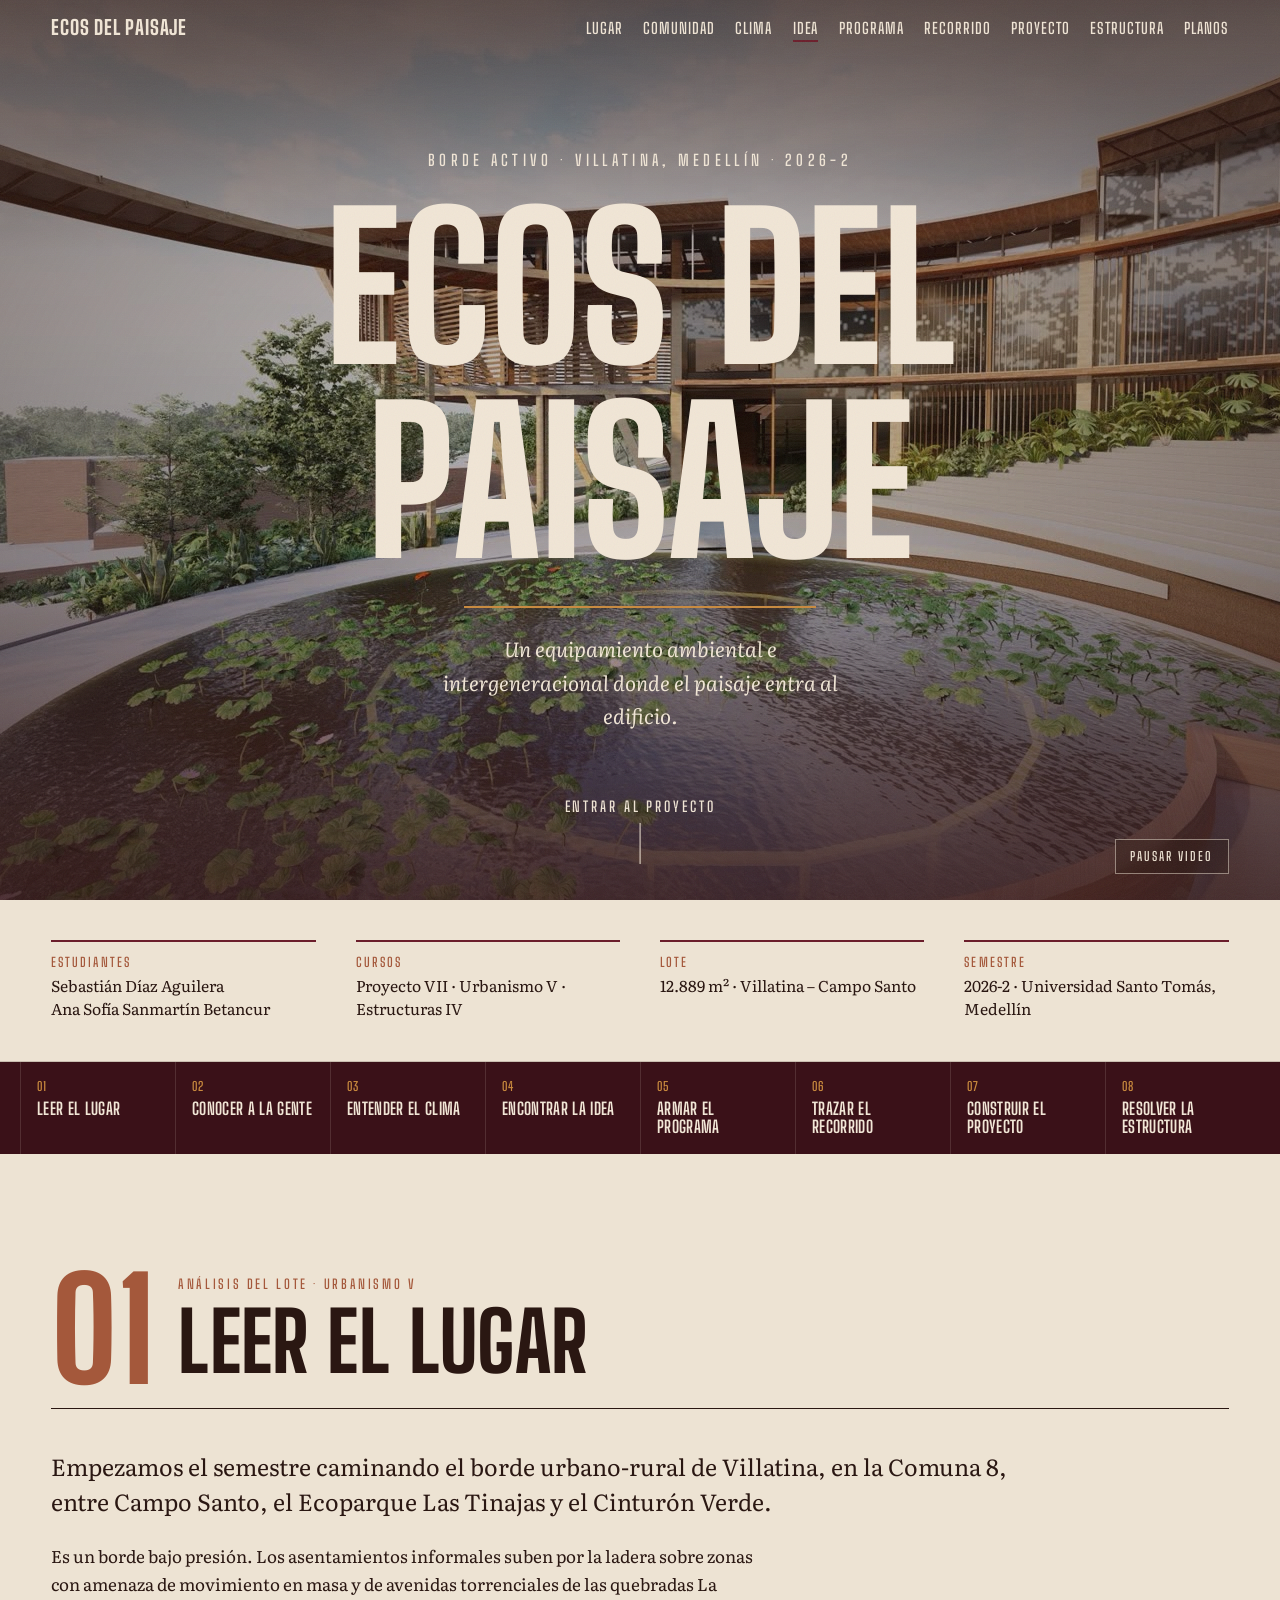
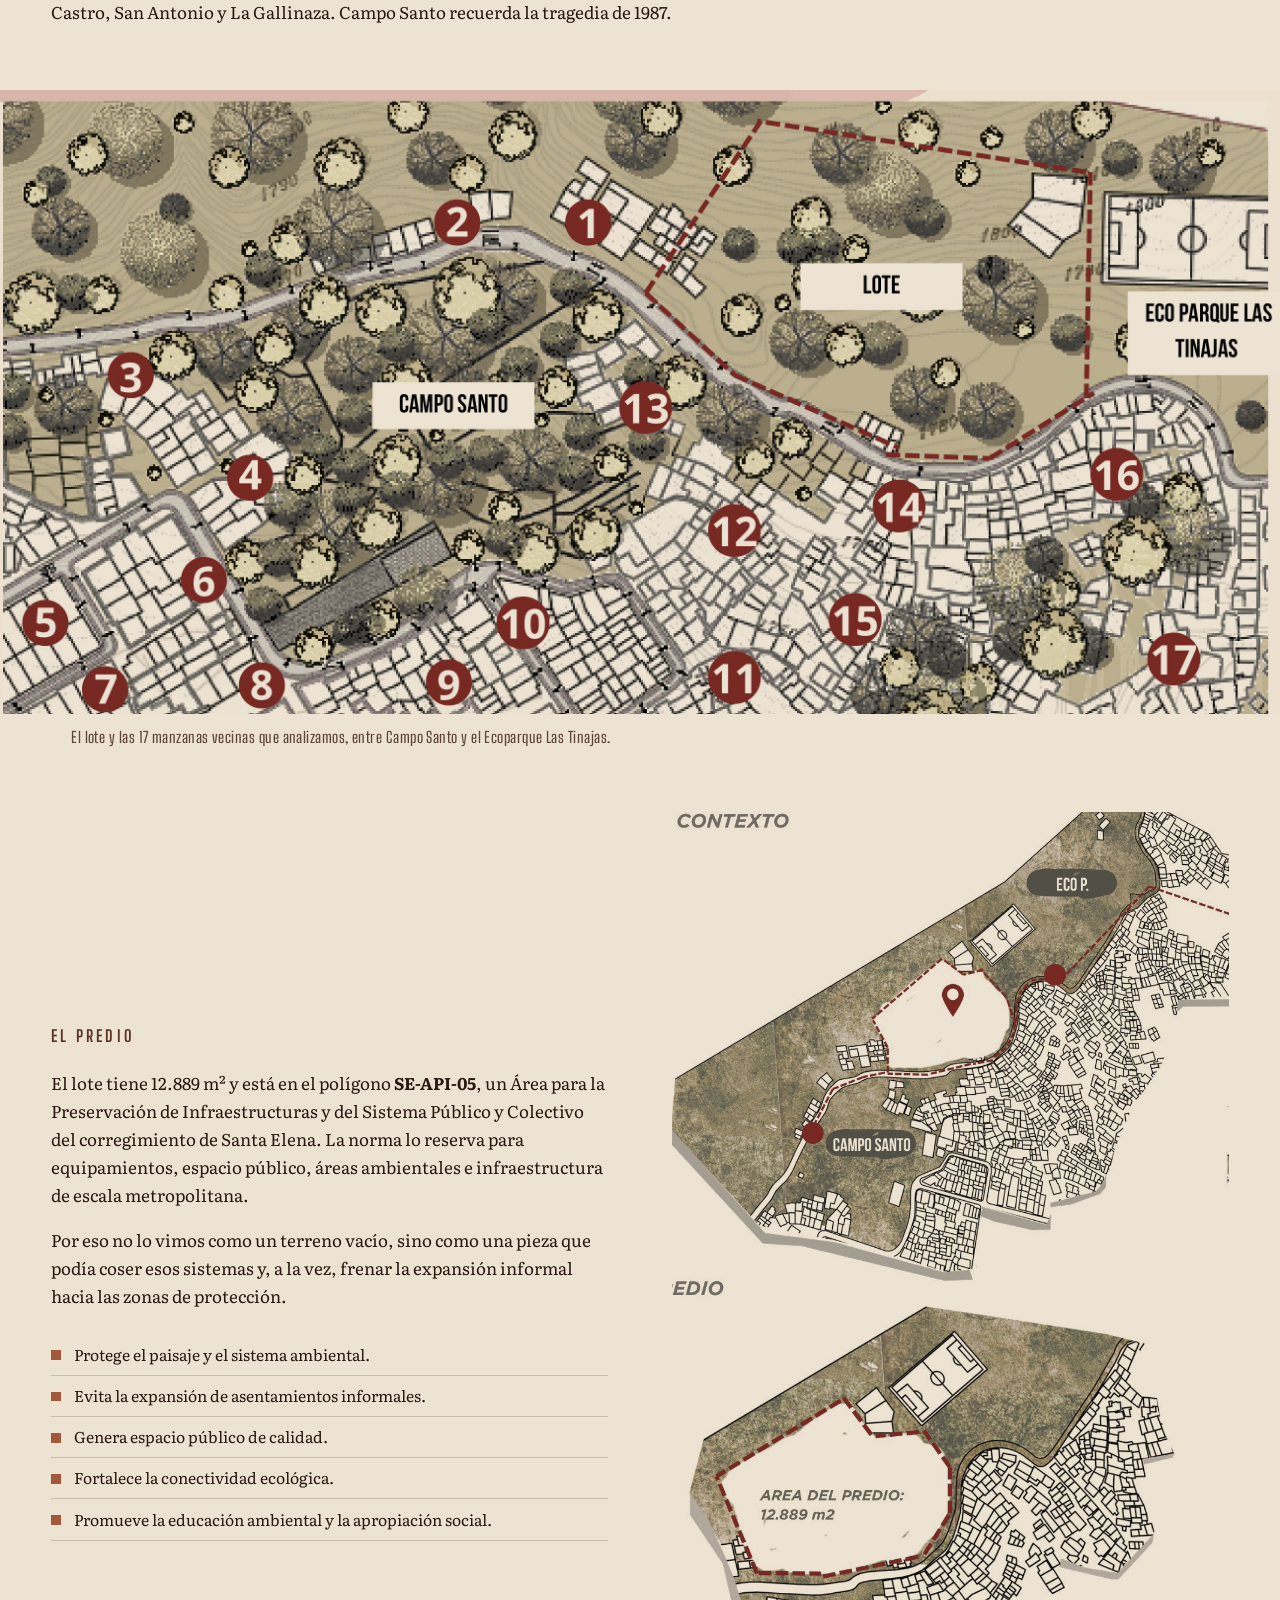
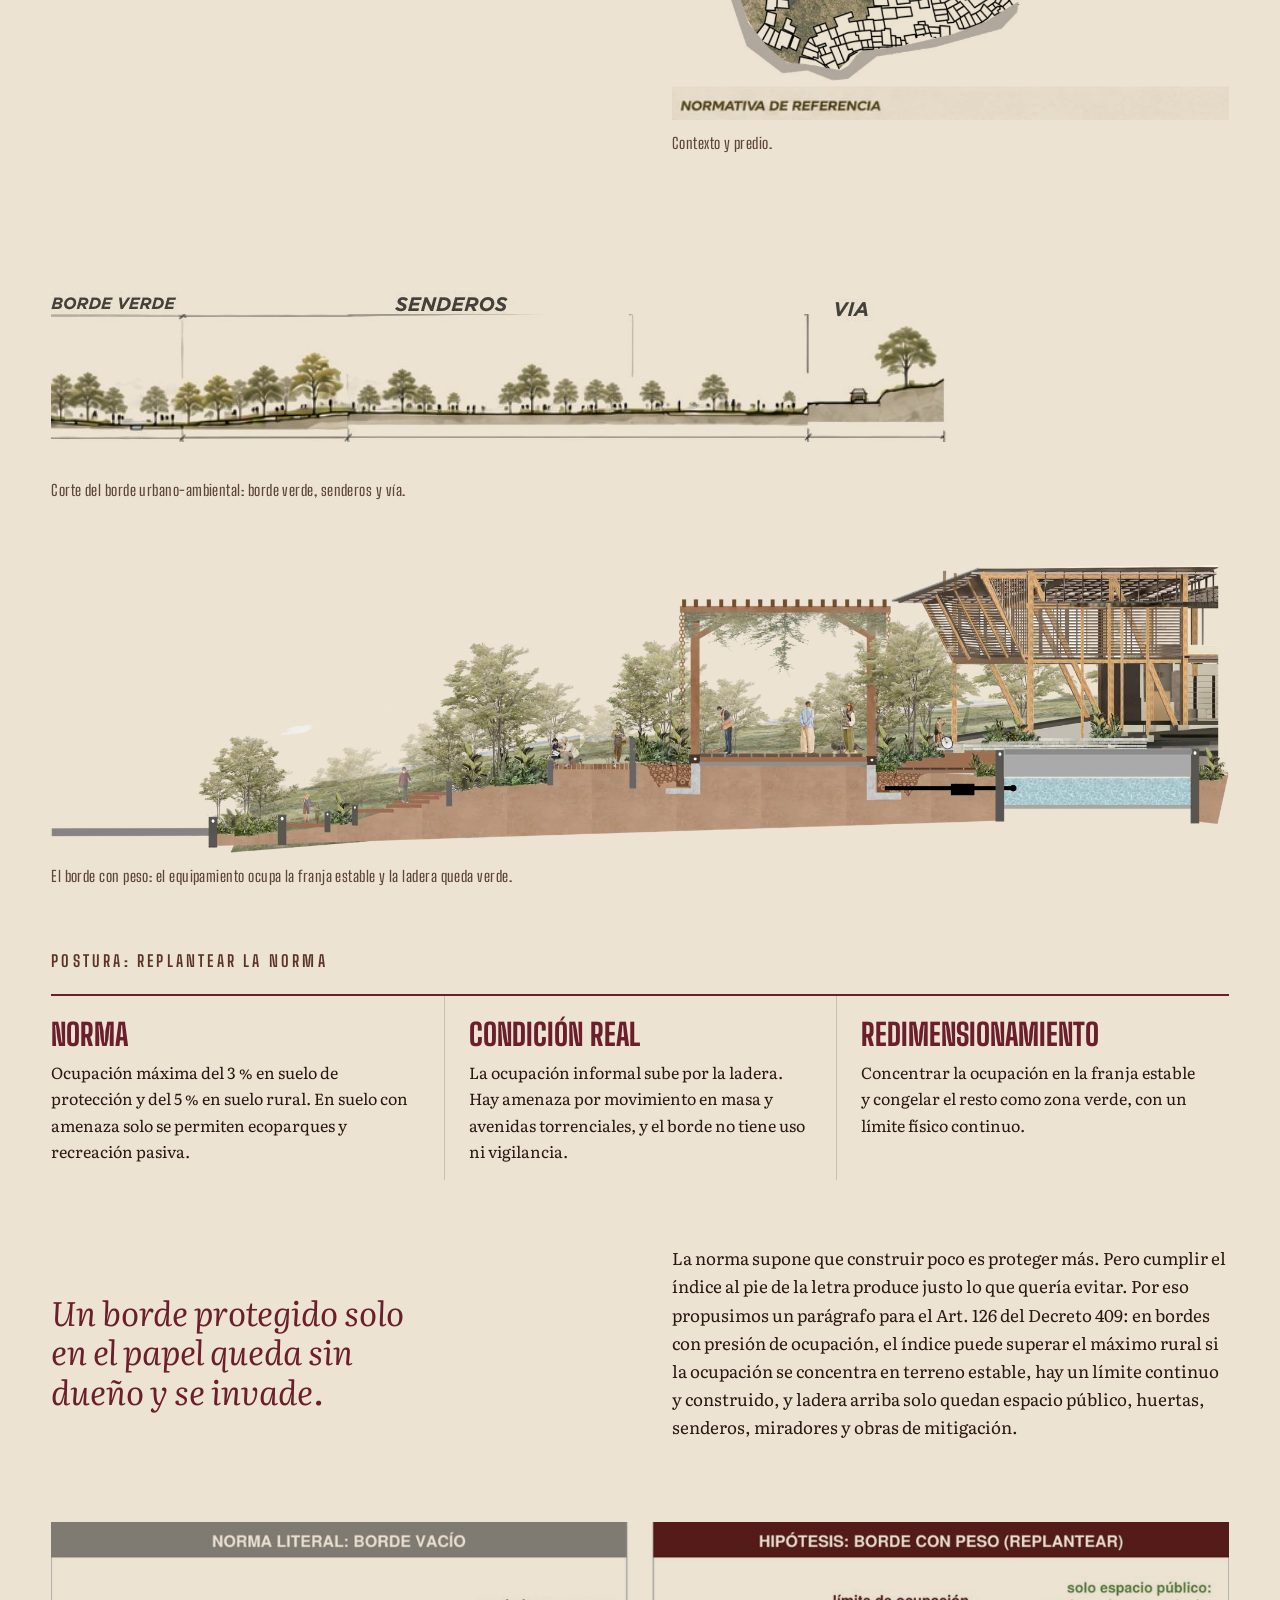
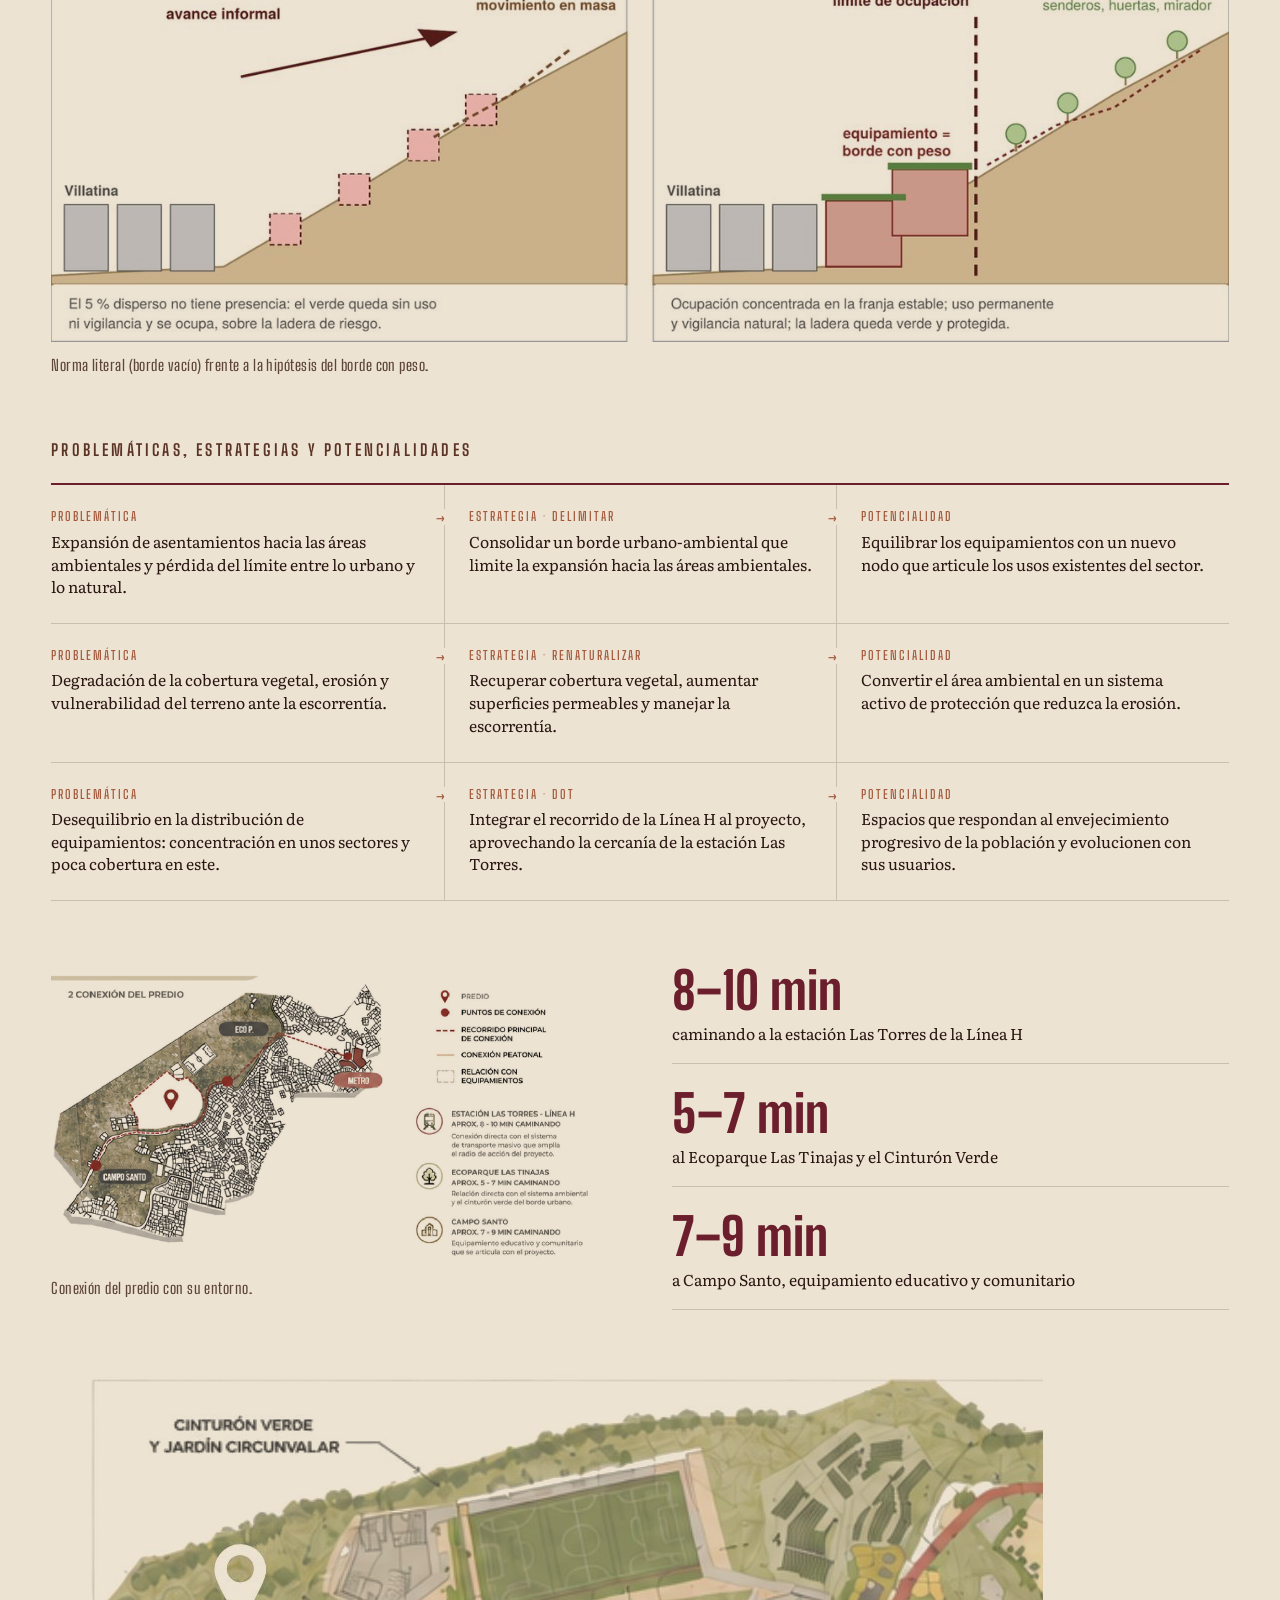
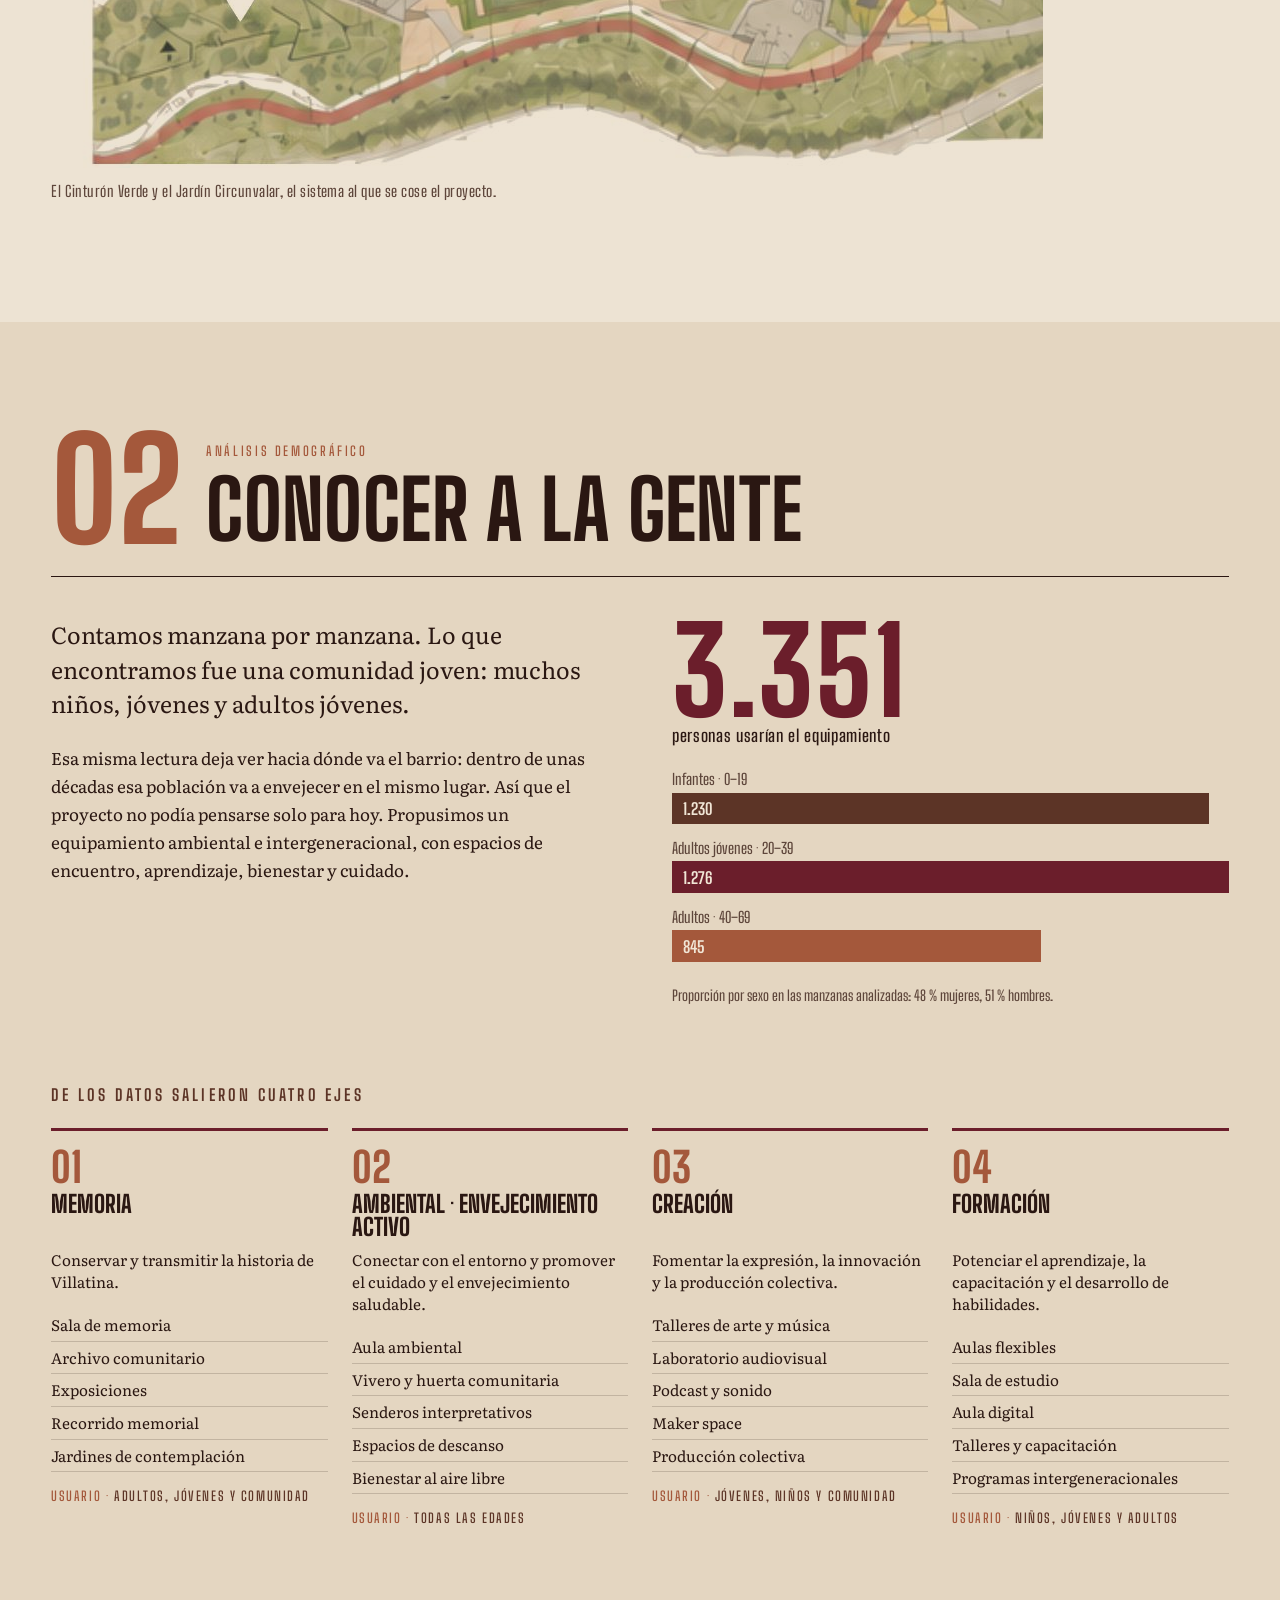
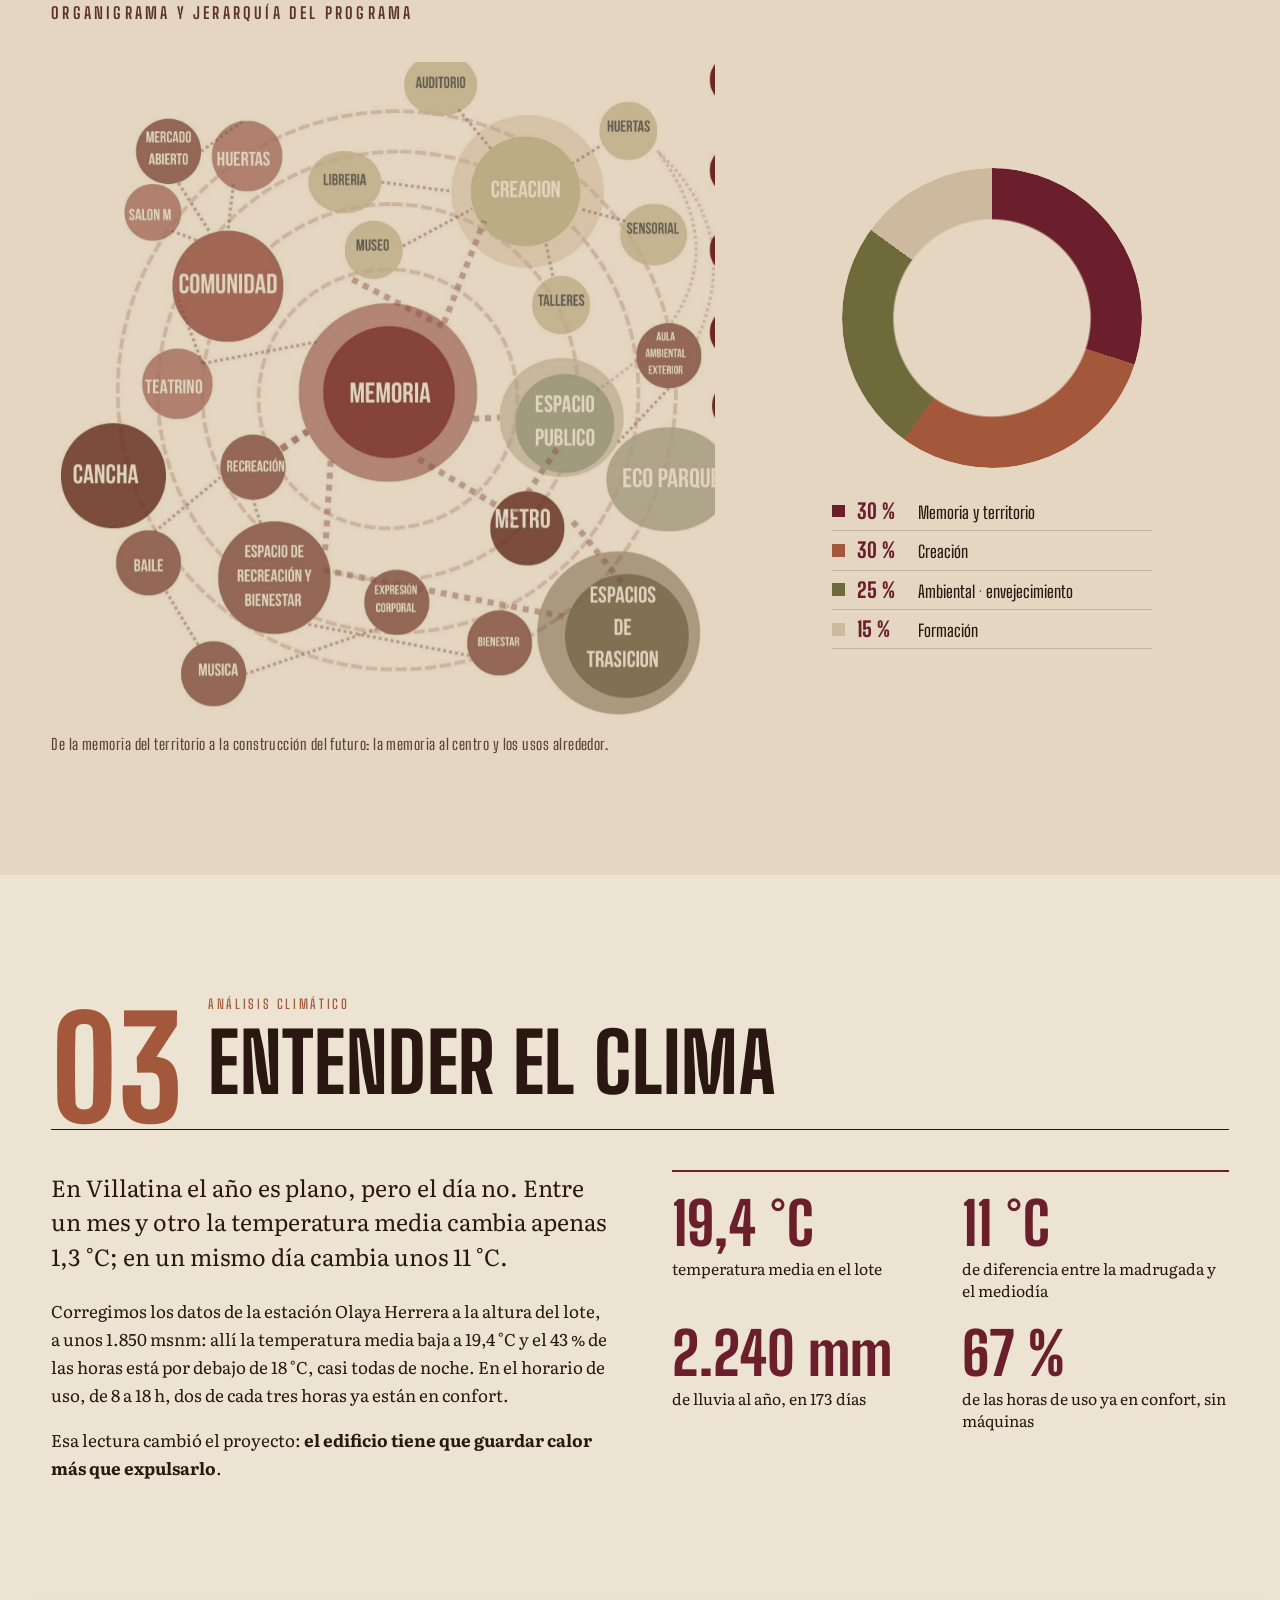
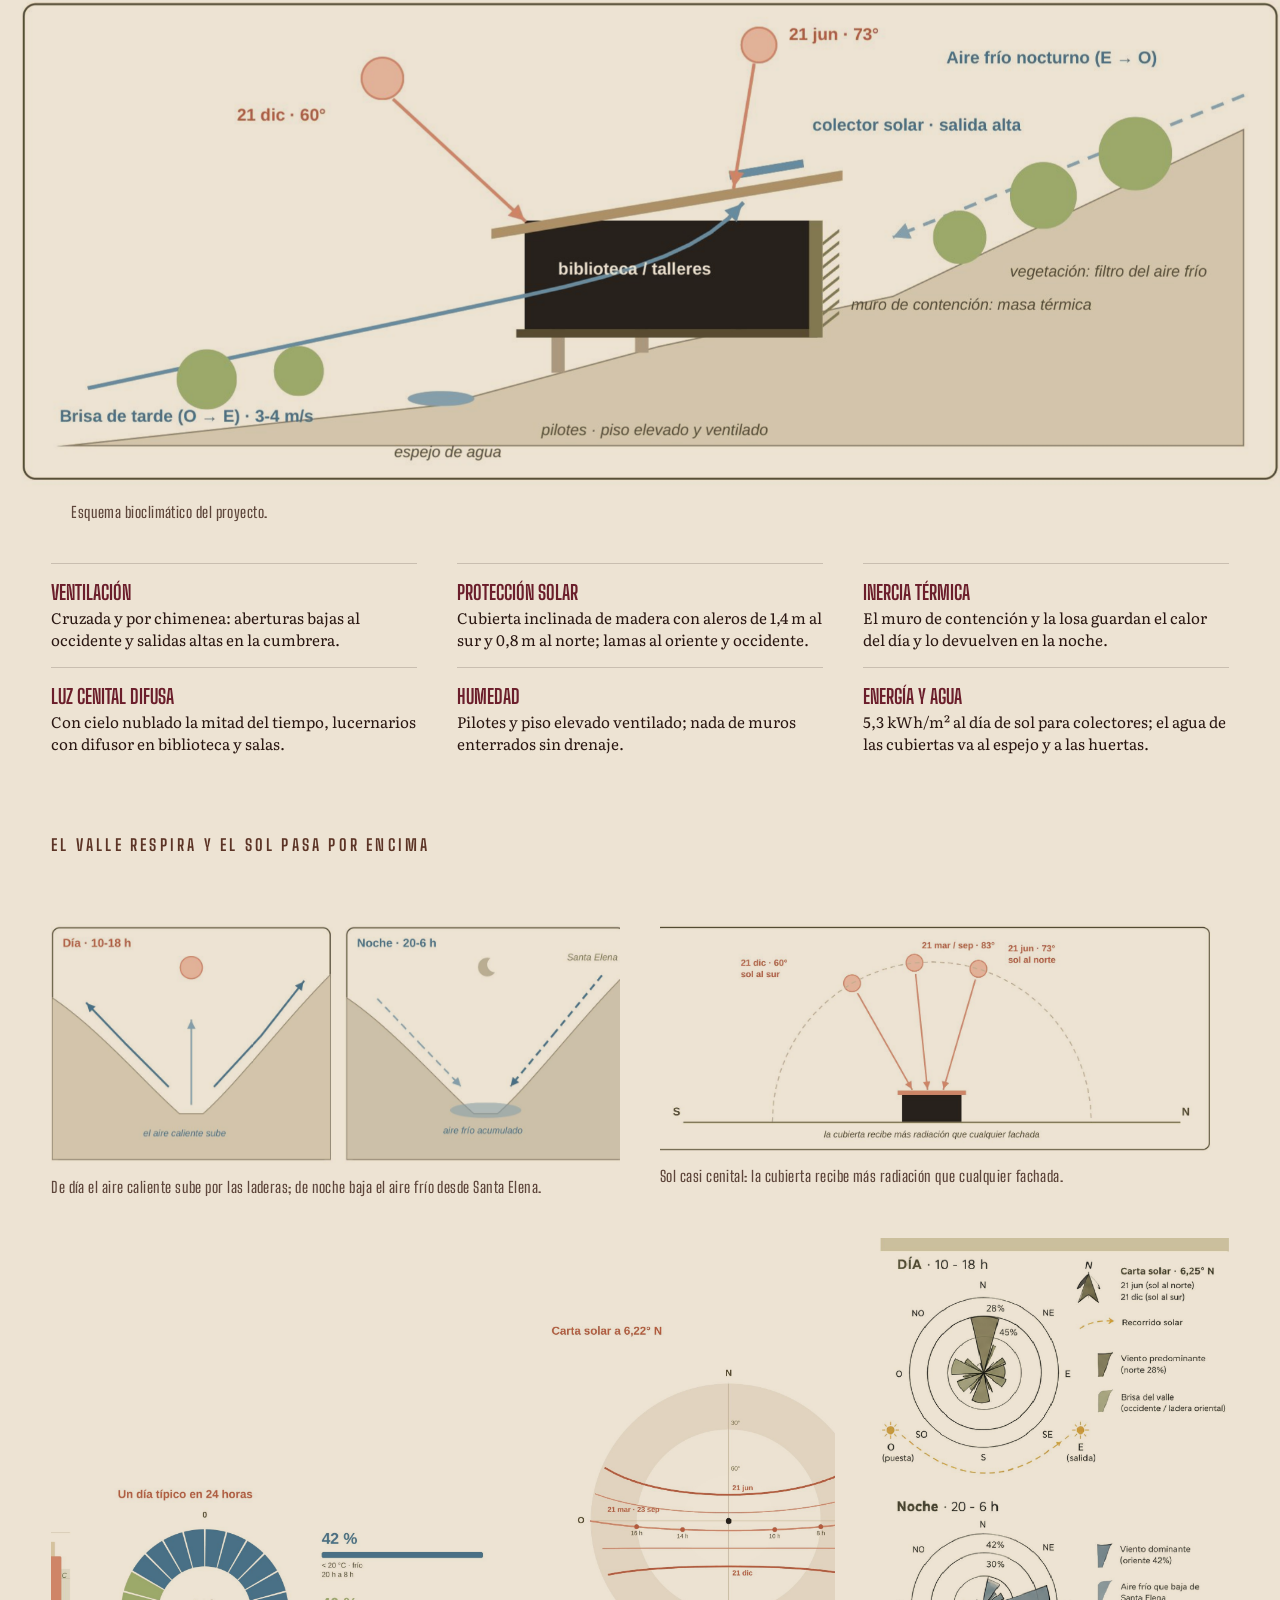
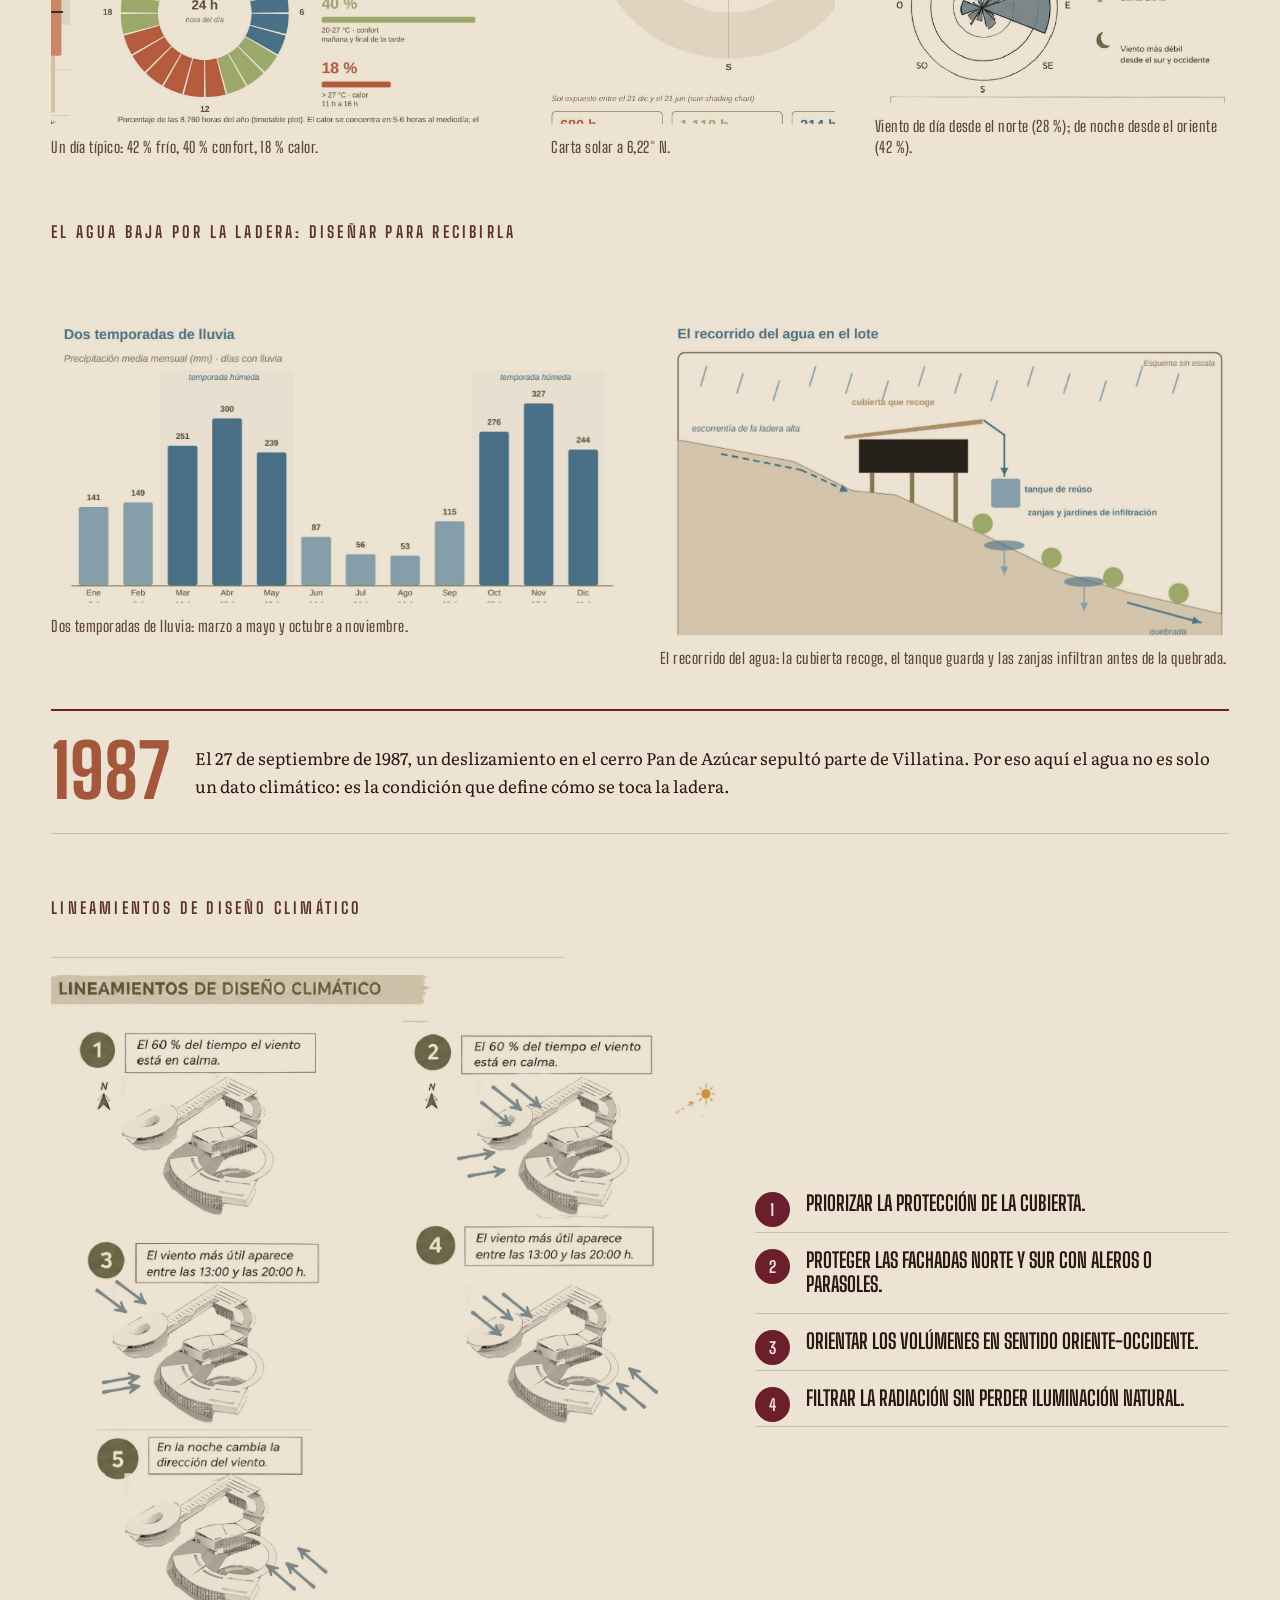
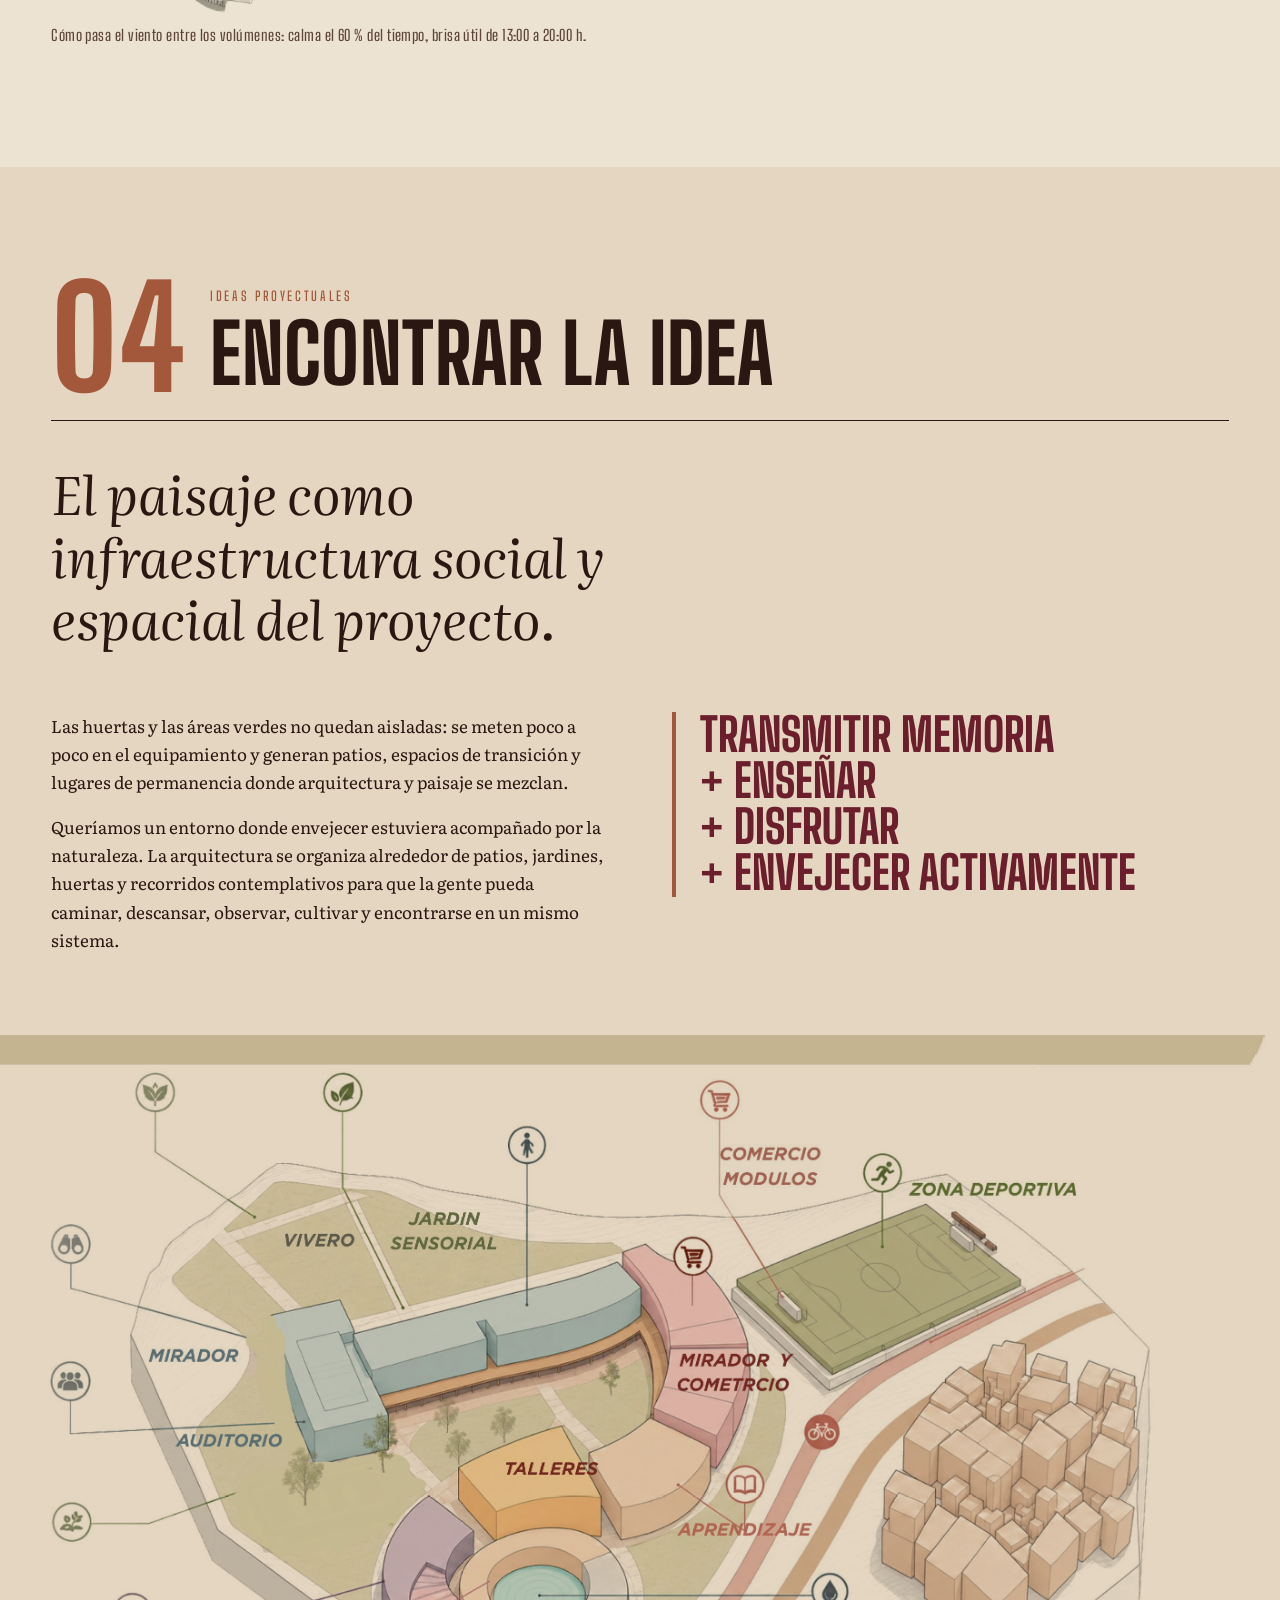
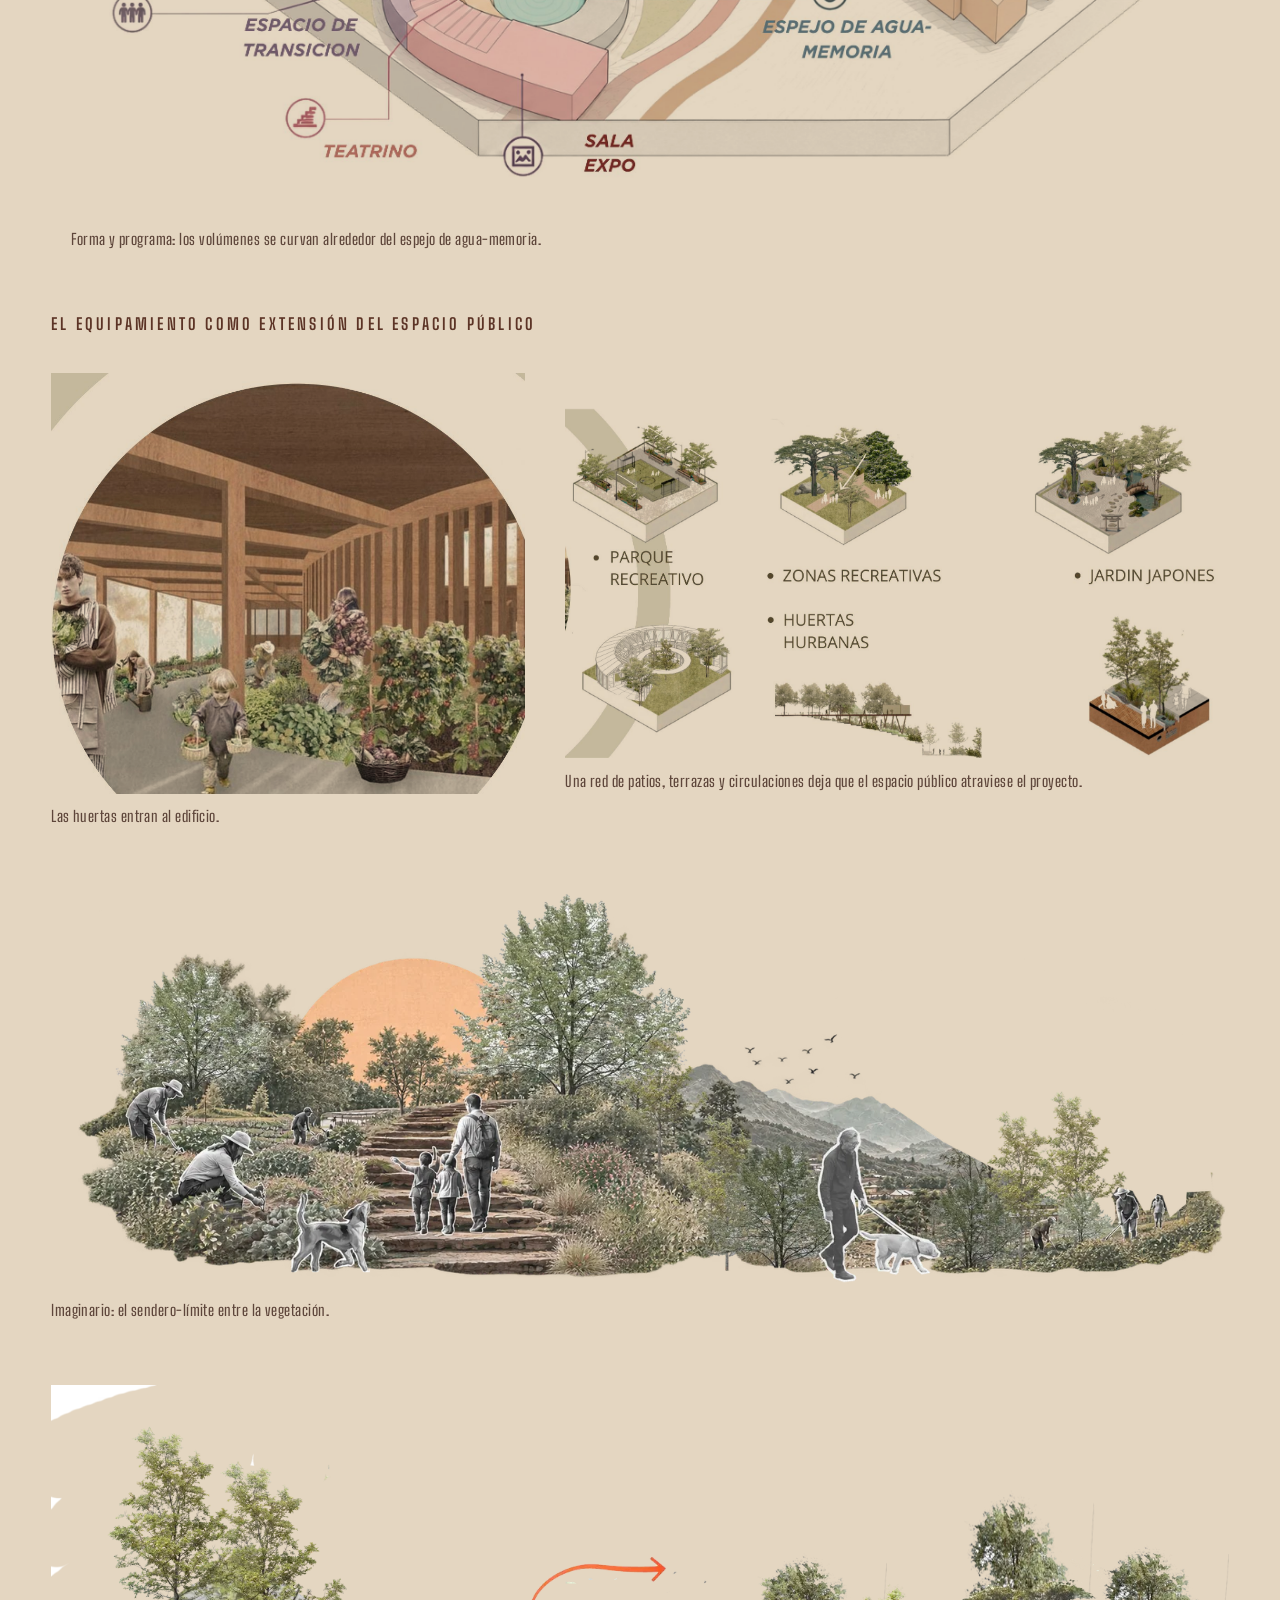
==== original/index.html @ 4ab69773 "Versión original: quitar la portada repetida bajo el video y dejar la franja de datos Co-Authored-By" ====
<!DOCTYPE html>
<html lang="es">
<head>
<meta charset="utf-8">
<meta name="viewport" content="width=device-width, initial-scale=1">
<title>Ecos del Paisaje · Borde activo Villatina · 2026-2</title>
<meta name="description" content="Bitácora del semestre 2026-2: equipamiento ambiental e intergeneracional en el borde de Villatina, Medellín. Sebastián Díaz Aguilera y Ana Sofía Sanmartín Betancur.">
<link rel="preconnect" href="https://fonts.googleapis.com">
<link rel="preconnect" href="https://fonts.gstatic.com" crossorigin>
<link href="https://fonts.googleapis.com/css2?family=Big+Shoulders+Display:wght@700;800&family=Big+Shoulders+Text:wght@500;600;700&family=Literata:ital,opsz,wght@0,7..72,400;0,7..72,500;1,7..72,400&display=swap" rel="stylesheet">
<link rel="stylesheet" href="css/estilos.css?v=video2">
</head>
<body>

<a class="skip" href="#contenido">Saltar al contenido</a>
<div class="progreso" aria-hidden="true"></div>

<header class="nav" id="nav">
  <a class="nav__marca" href="#inicio">Ecos del Paisaje</a>
  <button class="nav__toggle" aria-expanded="false" aria-controls="menu">Menú</button>
  <nav id="menu" aria-label="Secciones">
    <ol>
      <li><a href="#lugar">Lugar</a></li>
      <li><a href="#comunidad">Comunidad</a></li>
      <li><a href="#clima">Clima</a></li>
      <li><a href="#idea">Idea</a></li>
      <li><a href="#programa">Programa</a></li>
      <li><a href="#recorrido">Recorrido</a></li>
      <li><a href="#proyecto">Proyecto</a></li>
      <li><a href="#estructura">Estructura</a></li>
      <li><a href="#planos">Planos</a></li>
    </ol>
  </nav>
</header>

<nav class="borde" aria-label="Avance por capítulos">
  <p class="borde__n"><span id="borde-actual">00</span>/09</p>
  <ol>
    <li><a href="#lugar" style="--c:var(--arcilla)"><span class="visually-hidden">01 Lugar</span></a></li>
    <li><a href="#comunidad" style="--c:var(--cafe)"><span class="visually-hidden">02 Comunidad</span></a></li>
    <li><a href="#clima" style="--c:var(--ocre)"><span class="visually-hidden">03 Clima</span></a></li>
    <li><a href="#idea" style="--c:var(--vino)"><span class="visually-hidden">04 Idea</span></a></li>
    <li><a href="#programa" style="--c:var(--verde-claro)"><span class="visually-hidden">05 Programa</span></a></li>
    <li><a href="#recorrido" style="--c:var(--terracota)"><span class="visually-hidden">06 Recorrido</span></a></li>
    <li><a href="#proyecto" style="--c:var(--oliva)"><span class="visually-hidden">07 Proyecto</span></a></li>
    <li><a href="#estructura" style="--c:var(--cafe)"><span class="visually-hidden">08 Estructura</span></a></li>
    <li><a href="#planos" style="--c:var(--vino-hondo)"><span class="visually-hidden">09 Planos</span></a></li>
  </ol>
</nav>

<main id="contenido">

<!-- APERTURA: video del recorrido con el nombre del proyecto -->
<section class="apertura" id="inicio">
  <video class="apertura__video" autoplay muted loop playsinline preload="metadata" poster="img/portada-video.jpg" aria-hidden="true" tabindex="-1">
    <source src="video/portada.mp4" type="video/mp4">
  </video>
  <div class="apertura__velo" aria-hidden="true"></div>
  <div class="apertura__texto">
    <p class="apertura__kicker">Borde activo · Villatina, Medellín · 2026-2</p>
    <h1 class="apertura__titulo" aria-label="Ecos del Paisaje"><span class="apertura__palabra"><span style="--i:0">E</span><span style="--i:1">c</span><span style="--i:2">o</span><span style="--i:3">s</span></span> <span class="apertura__palabra"><span style="--i:4">d</span><span style="--i:5">e</span><span style="--i:6">l</span></span> <span class="apertura__palabra"><span style="--i:7">P</span><span style="--i:8">a</span><span style="--i:9">i</span><span style="--i:10">s</span><span style="--i:11">a</span><span style="--i:12">j</span><span style="--i:13">e</span></span></h1>
    <span class="apertura__linea" aria-hidden="true"></span>
    <p class="apertura__lead">Un equipamiento ambiental e intergeneracional donde el paisaje entra al edificio.</p>
  </div>
  <button type="button" class="apertura__pausa" aria-pressed="false">Pausar video</button>
  <a class="apertura__bajar" href="#bitacora">Entrar al proyecto</a>
</section>

<!-- FICHA -->
<section class="ficha" id="portada" aria-label="Ficha del proyecto">
  <dl class="ficha__datos">
    <div><dt>Estudiantes</dt><dd>Sebastián Díaz Aguilera<br>Ana Sofía Sanmartín Betancur</dd></div>
    <div><dt>Cursos</dt><dd>Proyecto VII · Urbanismo V · Estructuras IV</dd></div>
    <div><dt>Lote</dt><dd>12.889 m² · Villatina – Campo Santo</dd></div>
    <div><dt>Semestre</dt><dd>2026-2 · Universidad Santo Tomás, Medellín</dd></div>
  </dl>
</section>

<!-- BITÁCORA -->
<section class="bitacora" id="bitacora" aria-labelledby="bitacora-t">
  <h2 id="bitacora-t" class="visually-hidden">Etapas del semestre</h2>
  <ol class="etapas">
    <li><a href="#lugar"><span>01</span>Leer el lugar</a></li>
    <li><a href="#comunidad"><span>02</span>Conocer a la gente</a></li>
    <li><a href="#clima"><span>03</span>Entender el clima</a></li>
    <li><a href="#idea"><span>04</span>Encontrar la idea</a></li>
    <li><a href="#programa"><span>05</span>Armar el programa</a></li>
    <li><a href="#recorrido"><span>06</span>Trazar el recorrido</a></li>
    <li><a href="#proyecto"><span>07</span>Construir el proyecto</a></li>
    <li><a href="#estructura"><span>08</span>Resolver la estructura</a></li>
  </ol>
</section>

<!-- 01 LUGAR -->
<section class="capitulo" id="lugar" aria-labelledby="lugar-t">
  <header class="capitulo__cab">
    <span class="capitulo__num">01</span>
    <div>
      <p class="kicker">Análisis del lote · Urbanismo V</p>
      <h2 id="lugar-t">Leer el lugar</h2>
    </div>
  </header>

  <div class="prosa prosa--ancha">
    <p class="entrada">Empezamos el semestre caminando el borde urbano-rural de Villatina, en la Comuna 8, entre Campo Santo, el Ecoparque Las Tinajas y el Cinturón Verde.</p>
    <p>Es un borde bajo presión. Los asentamientos informales suben por la ladera sobre zonas con amenaza de movimiento en masa y de avenidas torrenciales de las quebradas La Castro, San Antonio y La Gallinaza. Campo Santo recuerda la tragedia de 1987.</p>
  </div>
  <figure class="figura figura--sangre">
    <button type="button" class="ampliar" aria-label="Ampliar: El lote y las 17 manzanas vecinas que analizamos, entre Campo Santo y el Ecoparque Las Tinajas."><img src="img/esq-lote-manzanas.jpg" width="2592" height="1264" loading="lazy" alt="Mapa del lote entre Campo Santo y el Ecoparque Las Tinajas con las 17 manzanas analizadas numeradas" data-falta="esq-lote-manzanas.jpg"></button>
    <figcaption>El lote y las 17 manzanas vecinas que analizamos, entre Campo Santo y el Ecoparque Las Tinajas.</figcaption>
  </figure>

  <div class="dos-col dos-col--margen">
    <div class="prosa">
      <h3 class="sub sub--pegado">El predio</h3>
      <p>El lote tiene 12.889 m² y está en el polígono <strong>SE-API-05</strong>, un Área para la Preservación de Infraestructuras y del Sistema Público y Colectivo del corregimiento de Santa Elena. La norma lo reserva para equipamientos, espacio público, áreas ambientales e infraestructura de escala metropolitana.</p>
      <p>Por eso no lo vimos como un terreno vacío, sino como una pieza que podía coser esos sistemas y, a la vez, frenar la expansión informal hacia las zonas de protección.</p>
      <ul class="lista-marcas">
        <li>Protege el paisaje y el sistema ambiental.</li>
        <li>Evita la expansión de asentamientos informales.</li>
        <li>Genera espacio público de calidad.</li>
        <li>Fortalece la conectividad ecológica.</li>
        <li>Promueve la educación ambiental y la apropiación social.</li>
      </ul>
    </div>
    <figure class="figura">
    <button type="button" class="ampliar" aria-label="Ampliar: Contexto y predio."><img src="img/esq-contexto-mapas.jpg" width="928" height="1513" loading="lazy" alt="Mapas del contexto y del predio con Campo Santo, el ecoparque y la estación del metro" data-falta="esq-contexto-mapas.jpg"></button>
    <figcaption>Contexto y predio.</figcaption>
  </figure>
  </div>
  <figure class="figura figura--ancha">
    <button type="button" class="ampliar" aria-label="Ampliar: Corte del borde urbano-ambiental: borde verde, senderos y vía."><img src="img/esq-borde-corte.jpg" width="960" height="249" loading="lazy" alt="Corte del borde: borde verde, senderos y vía" data-falta="esq-borde-corte.jpg"></button>
    <figcaption>Corte del borde urbano-ambiental: borde verde, senderos y vía.</figcaption>
  </figure>
  <figure class="figura figura--ancha figura--recorte">
    <img src="img/lote-seccion.webp" width="2000" height="489" loading="lazy" alt="Corte de la ladera: la vía, el equipamiento en la franja estable y la vegetación ladera arriba" data-falta="lote-seccion.webp">
    <figcaption>El borde con peso: el equipamiento ocupa la franja estable y la ladera queda verde.</figcaption>
  </figure>

  <h3 class="sub">Postura: replantear la norma</h3>
  <ul class="tarjetas">
    <li><h4>Norma</h4><p>Ocupación máxima del 3 % en suelo de protección y del 5 % en suelo rural. En suelo con amenaza solo se permiten ecoparques y recreación pasiva.</p></li>
    <li><h4>Condición real</h4><p>La ocupación informal sube por la ladera. Hay amenaza por movimiento en masa y avenidas torrenciales, y el borde no tiene uso ni vigilancia.</p></li>
    <li><h4>Redimensionamiento</h4><p>Concentrar la ocupación en la franja estable y congelar el resto como zona verde, con un límite físico continuo.</p></li>
  </ul>
  <div class="dos-col dos-col--margen">
    <blockquote class="cita cita--chica"><p>Un borde protegido solo en el papel queda sin dueño y se invade.</p></blockquote>
    <div class="prosa">
      <p>La norma supone que construir poco es proteger más. Pero cumplir el índice al pie de la letra produce justo lo que quería evitar. Por eso propusimos un parágrafo para el Art. 126 del Decreto 409: en bordes con presión de ocupación, el índice puede superar el máximo rural si la ocupación se concentra en terreno estable, hay un límite continuo y construido, y ladera arriba solo quedan espacio público, huertas, senderos, miradores y obras de mitigación.</p>
    </div>
  </div>
  <figure class="figura figura--ancha">
    <button type="button" class="ampliar" aria-label="Ampliar: Norma literal (borde vacío) frente a la hipótesis del borde con peso."><img src="img/norma-vs-borde.jpg" width="1400" height="500" loading="lazy" alt="Esquema comparativo: con la norma literal el borde queda vacío; con el borde con peso, el equipamiento marca el límite" data-falta="norma-vs-borde.jpg"></button>
    <figcaption>Norma literal (borde vacío) frente a la hipótesis del borde con peso.</figcaption>
  </figure>

  <h3 class="sub">Problemáticas, estrategias y potencialidades</h3>
  <ol class="matriz">
    <li>
      <div><span>Problemática</span>Expansión de asentamientos hacia las áreas ambientales y pérdida del límite entre lo urbano y lo natural.</div>
      <div><span>Estrategia · delimitar</span>Consolidar un borde urbano-ambiental que limite la expansión hacia las áreas ambientales.</div>
      <div><span>Potencialidad</span>Equilibrar los equipamientos con un nuevo nodo que articule los usos existentes del sector.</div>
    </li>
    <li>
      <div><span>Problemática</span>Degradación de la cobertura vegetal, erosión y vulnerabilidad del terreno ante la escorrentía.</div>
      <div><span>Estrategia · renaturalizar</span>Recuperar cobertura vegetal, aumentar superficies permeables y manejar la escorrentía.</div>
      <div><span>Potencialidad</span>Convertir el área ambiental en un sistema activo de protección que reduzca la erosión.</div>
    </li>
    <li>
      <div><span>Problemática</span>Desequilibrio en la distribución de equipamientos: concentración en unos sectores y poca cobertura en este.</div>
      <div><span>Estrategia · DOT</span>Integrar el recorrido de la Línea H al proyecto, aprovechando la cercanía de la estación Las Torres.</div>
      <div><span>Potencialidad</span>Espacios que respondan al envejecimiento progresivo de la población y evolucionen con sus usuarios.</div>
    </li>
  </ol>
  <div class="dos-col dos-col--margen">
    <figure class="figura">
    <button type="button" class="ampliar" aria-label="Ampliar: Conexión del predio con su entorno."><img src="img/esq-conexiones.jpg" width="1792" height="933" loading="lazy" alt="Plano de conexiones del predio con la estación de metro, el ecoparque y Campo Santo" data-falta="esq-conexiones.jpg"></button>
    <figcaption>Conexión del predio con su entorno.</figcaption>
  </figure>
    <dl class="tiempos">
      <div><dt>8–10 min</dt><dd>caminando a la estación Las Torres de la Línea H</dd></div>
      <div><dt>5–7 min</dt><dd>al Ecoparque Las Tinajas y el Cinturón Verde</dd></div>
      <div><dt>7–9 min</dt><dd>a Campo Santo, equipamiento educativo y comunitario</dd></div>
    </dl>
  </div>
  <figure class="figura figura--ancha">
    <button type="button" class="ampliar" aria-label="Ampliar: El Cinturón Verde y el Jardín Circunvalar, el sistema al que se cose el proyecto."><img src="img/esq-aereo.jpg" width="992" height="394" loading="lazy" alt="Vista aérea del borde con el Cinturón Verde y el Jardín Circunvalar" data-falta="esq-aereo.jpg"></button>
    <figcaption>El Cinturón Verde y el Jardín Circunvalar, el sistema al que se cose el proyecto.</figcaption>
  </figure>
</section>

<!-- 02 COMUNIDAD -->
<section class="capitulo capitulo--tono" id="comunidad" aria-labelledby="comunidad-t">
  <header class="capitulo__cab">
    <span class="capitulo__num">02</span>
    <div>
      <p class="kicker">Análisis demográfico</p>
      <h2 id="comunidad-t">Conocer a la gente</h2>
    </div>
  </header>

  <div class="dos-col">
    <div class="prosa">
      <p class="entrada">Contamos manzana por manzana. Lo que encontramos fue una comunidad joven: muchos niños, jóvenes y adultos jóvenes.</p>
      <p>Esa misma lectura deja ver hacia dónde va el barrio: dentro de unas décadas esa población va a envejecer en el mismo lugar. Así que el proyecto no podía pensarse solo para hoy. Propusimos un equipamiento ambiental e intergeneracional, con espacios de encuentro, aprendizaje, bienestar y cuidado.</p>
    </div>
    <div class="cifras">
      <p class="cifra-grande"><span>3.351</span> personas usarían el equipamiento</p>
      <div class="barras" role="img" aria-label="Distribución por edades: 1.230 infantes de 0 a 19 años, 1.276 adultos jóvenes de 20 a 39 años y 845 adultos de 40 a 69 años">
        <div class="barra"><span class="barra__et">Infantes · 0–19</span><span class="barra__v" style="--v:1230">1.230</span></div>
        <div class="barra"><span class="barra__et">Adultos jóvenes · 20–39</span><span class="barra__v" style="--v:1276">1.276</span></div>
        <div class="barra"><span class="barra__et">Adultos · 40–69</span><span class="barra__v" style="--v:845">845</span></div>
      </div>
      <p class="nota">Proporción por sexo en las manzanas analizadas: 48 % mujeres, 51 % hombres.</p>
    </div>
  </div>

  <h3 class="sub">De los datos salieron cuatro ejes</h3>
  <ol class="ejes-detalle">
    <li>
      <p class="ejes-detalle__n">01</p><h4>Memoria</h4>
      <p>Conservar y transmitir la historia de Villatina.</p>
      <ul><li>Sala de memoria</li><li>Archivo comunitario</li><li>Exposiciones</li><li>Recorrido memorial</li><li>Jardines de contemplación</li></ul>
      <p class="ejes-detalle__u">Adultos, jóvenes y comunidad</p>
    </li>
    <li>
      <p class="ejes-detalle__n">02</p><h4>Ambiental · envejecimiento activo</h4>
      <p>Conectar con el entorno y promover el cuidado y el envejecimiento saludable.</p>
      <ul><li>Aula ambiental</li><li>Vivero y huerta comunitaria</li><li>Senderos interpretativos</li><li>Espacios de descanso</li><li>Bienestar al aire libre</li></ul>
      <p class="ejes-detalle__u">Todas las edades</p>
    </li>
    <li>
      <p class="ejes-detalle__n">03</p><h4>Creación</h4>
      <p>Fomentar la expresión, la innovación y la producción colectiva.</p>
      <ul><li>Talleres de arte y música</li><li>Laboratorio audiovisual</li><li>Podcast y sonido</li><li>Maker space</li><li>Producción colectiva</li></ul>
      <p class="ejes-detalle__u">Jóvenes, niños y comunidad</p>
    </li>
    <li>
      <p class="ejes-detalle__n">04</p><h4>Formación</h4>
      <p>Potenciar el aprendizaje, la capacitación y el desarrollo de habilidades.</p>
      <ul><li>Aulas flexibles</li><li>Sala de estudio</li><li>Aula digital</li><li>Talleres y capacitación</li><li>Programas intergeneracionales</li></ul>
      <p class="ejes-detalle__u">Niños, jóvenes y adultos</p>
    </li>
  </ol>

  <h3 class="sub">Organigrama y jerarquía del programa</h3>
  <div class="mosaico">
    <figure class="figura">
    <button type="button" class="ampliar" aria-label="Ampliar: De la memoria del territorio a la construcción del futuro: la memoria al centro y los usos alrededor."><img src="img/esq-organigrama.jpg" width="1744" height="1730" loading="lazy" alt="Organigrama de burbujas con la memoria al centro y los espacios del programa alrededor" data-falta="esq-organigrama.jpg"></button>
    <figcaption>De la memoria del territorio a la construcción del futuro: la memoria al centro y los usos alrededor.</figcaption>
  </figure>
    <div class="jerarquia">
      <div class="dona" role="img" aria-label="Jerarquía del programa: memoria y territorio 30 %, creación 30 %, ambiental y envejecimiento 25 %, formación 15 %"></div>
      <ul class="dona__leyenda">
        <li style="--c:var(--vino)"><b>30 %</b> Memoria y territorio</li>
        <li style="--c:var(--arcilla)"><b>30 %</b> Creación</li>
        <li style="--c:var(--oliva)"><b>25 %</b> Ambiental · envejecimiento</li>
        <li style="--c:var(--barro)"><b>15 %</b> Formación</li>
      </ul>
    </div>
  </div>
</section>

<!-- 03 CLIMA -->
<section class="capitulo" id="clima" aria-labelledby="clima-t">
  <header class="capitulo__cab">
    <span class="capitulo__num">03</span>
    <div>
      <p class="kicker">Análisis climático</p>
      <h2 id="clima-t">Entender el clima</h2>
    </div>
  </header>
  <div class="dos-col">
    <div class="prosa">
      <p class="entrada">En Villatina el año es plano, pero el día no. Entre un mes y otro la temperatura media cambia apenas 1,3 °C; en un mismo día cambia unos 11 °C.</p>
      <p>Corregimos los datos de la estación Olaya Herrera a la altura del lote, a unos 1.850 msnm: allí la temperatura media baja a 19,4 °C y el 43 % de las horas está por debajo de 18 °C, casi todas de noche. En el horario de uso, de 8 a 18 h, dos de cada tres horas ya están en confort.</p>
      <p>Esa lectura cambió el proyecto: <strong>el edificio tiene que guardar calor más que expulsarlo</strong>.</p>
    </div>
    <dl class="datos">
      <div><dt>19,4 °C</dt><dd>temperatura media en el lote</dd></div>
      <div><dt>11 °C</dt><dd>de diferencia entre la madrugada y el mediodía</dd></div>
      <div><dt>2.240 mm</dt><dd>de lluvia al año, en 173 días</dd></div>
      <div><dt>67 %</dt><dd>de las horas de uso ya en confort, sin máquinas</dd></div>
    </dl>
  </div>

  <figure class="figura figura--sangre">
    <button type="button" class="ampliar" aria-label="Ampliar: Esquema bioclimático del proyecto."><img src="img/esq-bioclimatico.jpg" width="1920" height="788" loading="lazy" alt="Esquema bioclimático: sol de junio y diciembre, brisa de tarde, aire frío nocturno, muro de contención como masa térmica y pilotes" data-falta="esq-bioclimatico.jpg"></button>
    <figcaption>Esquema bioclimático del proyecto.</figcaption>
  </figure>
  <ul class="estrategias">
    <li><b>Ventilación</b>Cruzada y por chimenea: aberturas bajas al occidente y salidas altas en la cumbrera.</li>
    <li><b>Protección solar</b>Cubierta inclinada de madera con aleros de 1,4 m al sur y 0,8 m al norte; lamas al oriente y occidente.</li>
    <li><b>Inercia térmica</b>El muro de contención y la losa guardan el calor del día y lo devuelven en la noche.</li>
    <li><b>Luz cenital difusa</b>Con cielo nublado la mitad del tiempo, lucernarios con difusor en biblioteca y salas.</li>
    <li><b>Humedad</b>Pilotes y piso elevado ventilado; nada de muros enterrados sin drenaje.</li>
    <li><b>Energía y agua</b>5,3 kWh/m² al día de sol para colectores; el agua de las cubiertas va al espejo y a las huertas.</li>
  </ul>

  <h3 class="sub">El valle respira y el sol pasa por encima</h3>
  <div class="mosaico mosaico--igual">
    <figure class="figura">
    <button type="button" class="ampliar" aria-label="Ampliar: De día el aire caliente sube por las laderas; de noche baja el aire frío desde Santa Elena."><img src="img/esq-brisas.jpg" width="1440" height="622" loading="lazy" alt="Brisas de valle de día y aire frío de montaña de noche" data-falta="esq-brisas.jpg"></button>
    <figcaption>De día el aire caliente sube por las laderas; de noche baja el aire frío desde Santa Elena.</figcaption>
  </figure>
    <figure class="figura">
    <button type="button" class="ampliar" aria-label="Ampliar: Sol casi cenital: la cubierta recibe más radiación que cualquier fachada."><img src="img/esq-sol-cenital.jpg" width="1504" height="622" loading="lazy" alt="Recorrido del sol a 6,25 grados norte: 60 grados en diciembre, 83 en equinoccios y 73 en junio" data-falta="esq-sol-cenital.jpg"></button>
    <figcaption>Sol casi cenital: la cubierta recibe más radiación que cualquier fachada.</figcaption>
  </figure>
  </div>
  <div class="trio">
    <figure class="figura">
    <button type="button" class="ampliar" aria-label="Ampliar: Un día típico: 42 % frío, 40 % confort, 18 % calor."><img src="img/esq-dia-24h.jpg" width="1504" height="788" loading="lazy" alt="Gráfico circular de un día típico: 42 % de las horas frías, 40 % en confort y 18 % cálidas" data-falta="esq-dia-24h.jpg"></button>
    <figcaption>Un día típico: 42 % frío, 40 % confort, 18 % calor.</figcaption>
  </figure>
    <figure class="figura">
    <button type="button" class="ampliar" aria-label="Ampliar: Carta solar a 6,22° N."><img src="img/esq-carta-solar.jpg" width="928" height="1306" loading="lazy" alt="Carta solar a 6,22 grados norte" data-falta="esq-carta-solar.jpg"></button>
    <figcaption>Carta solar a 6,22° N.</figcaption>
  </figure>
    <figure class="figura">
    <button type="button" class="ampliar" aria-label="Ampliar: Viento de día desde el norte (28 %); de noche desde el oriente (42 %)."><img src="img/esq-rosas-viento.jpg" width="1184" height="1554" loading="lazy" alt="Rosas de viento de día y de noche" data-falta="esq-rosas-viento.jpg"></button>
    <figcaption>Viento de día desde el norte (28 %); de noche desde el oriente (42 %).</figcaption>
  </figure>
  </div>

  <h3 class="sub">El agua baja por la ladera: diseñar para recibirla</h3>
  <div class="mosaico mosaico--igual">
    <figure class="figura">
    <button type="button" class="ampliar" aria-label="Ampliar: Dos temporadas de lluvia: marzo a mayo y octubre a noviembre."><img src="img/esq-lluvia.jpg" width="1504" height="788" loading="lazy" alt="Precipitación media mensual con dos temporadas húmedas en marzo-mayo y octubre-noviembre" data-falta="esq-lluvia.jpg"></button>
    <figcaption>Dos temporadas de lluvia: marzo a mayo y octubre a noviembre.</figcaption>
  </figure>
    <figure class="figura">
    <button type="button" class="ampliar" aria-label="Ampliar: El recorrido del agua: la cubierta recoge, el tanque guarda y las zanjas infiltran antes de la quebrada."><img src="img/esq-agua-ladera.jpg" width="1536" height="891" loading="lazy" alt="Recorrido del agua en el lote: escorrentía, cubierta que recoge, tanque de reúso y zanjas de infiltración" data-falta="esq-agua-ladera.jpg"></button>
    <figcaption>El recorrido del agua: la cubierta recoge, el tanque guarda y las zanjas infiltran antes de la quebrada.</figcaption>
  </figure>
  </div>
  <p class="memoria"><b>1987</b>El 27 de septiembre de 1987, un deslizamiento en el cerro Pan de Azúcar sepultó parte de Villatina. Por eso aquí el agua no es solo un dato climático: es la condición que define cómo se toca la ladera.</p>

  <h3 class="sub">Lineamientos de diseño climático</h3>
  <div class="mosaico">
    <figure class="figura">
    <button type="button" class="ampliar" aria-label="Ampliar: Cómo pasa el viento entre los volúmenes: calma el 60 % del tiempo, brisa útil de 13:00 a 20:00 h."><img src="img/esq-viento-volumenes.jpg" width="1824" height="1802" loading="lazy" alt="Cinco esquemas de cómo pasa el viento entre los volúmenes según la hora" data-falta="esq-viento-volumenes.jpg"></button>
    <figcaption>Cómo pasa el viento entre los volúmenes: calma el 60 % del tiempo, brisa útil de 13:00 a 20:00 h.</figcaption>
  </figure>
    <ol class="lineamientos">
      <li>Priorizar la protección de la cubierta.</li>
      <li>Proteger las fachadas norte y sur con aleros o parasoles.</li>
      <li>Orientar los volúmenes en sentido oriente-occidente.</li>
      <li>Filtrar la radiación sin perder iluminación natural.</li>
    </ol>
  </div>
</section>

<!-- 04 IDEA -->
<section class="capitulo capitulo--tono" id="idea" aria-labelledby="idea-t">
  <header class="capitulo__cab">
    <span class="capitulo__num">04</span>
    <div>
      <p class="kicker">Ideas proyectuales</p>
      <h2 id="idea-t">Encontrar la idea</h2>
    </div>
  </header>
  <blockquote class="cita">
    <p>El paisaje como infraestructura social y espacial del proyecto.</p>
  </blockquote>
  <div class="dos-col">
    <div class="prosa">
      <p>Las huertas y las áreas verdes no quedan aisladas: se meten poco a poco en el equipamiento y generan patios, espacios de transición y lugares de permanencia donde arquitectura y paisaje se mezclan.</p>
      <p>Queríamos un entorno donde envejecer estuviera acompañado por la naturaleza. La arquitectura se organiza alrededor de patios, jardines, huertas y recorridos contemplativos para que la gente pueda caminar, descansar, observar, cultivar y encontrarse en un mismo sistema.</p>
    </div>
    <p class="lema">Transmitir memoria<br>+ enseñar<br>+ disfrutar<br>+ envejecer activamente</p>
  </div>
  <figure class="figura figura--sangre">
    <button type="button" class="ampliar" aria-label="Ampliar: Forma y programa: los volúmenes se curvan alrededor del espejo de agua-memoria."><img src="img/esq-ideas.jpg" width="2816" height="1719" loading="lazy" alt="Axonometría de ideas proyectuales: volúmenes coloreados por uso alrededor del espejo de agua" data-falta="esq-ideas.jpg"></button>
    <figcaption>Forma y programa: los volúmenes se curvan alrededor del espejo de agua-memoria.</figcaption>
  </figure>

  <h3 class="sub">El equipamiento como extensión del espacio público</h3>
  <div class="mosaico mosaico--invertido">
    <figure class="figura">
    <button type="button" class="ampliar" aria-label="Ampliar: Las huertas entran al edificio."><img src="img/render-interior.jpg" width="912" height="809" loading="lazy" alt="Render interior: personas entre huertas bajo una estructura de madera" data-falta="render-interior.jpg"></button>
    <figcaption>Las huertas entran al edificio.</figcaption>
  </figure>
    <figure class="figura">
    <button type="button" class="ampliar" aria-label="Ampliar: Una red de patios, terrazas y circulaciones deja que el espacio público atraviese el proyecto."><img src="img/esq-espacio-publico.jpg" width="1888" height="994" loading="lazy" alt="Tipos de espacio público: parque recreativo, zonas recreativas, huertas urbanas y jardín japonés" data-falta="esq-espacio-publico.jpg"></button>
    <figcaption>Una red de patios, terrazas y circulaciones deja que el espacio público atraviese el proyecto.</figcaption>
  </figure>
  </div>
  <figure class="figura figura--ancha figura--recorte">
    <img src="img/imaginario.webp" width="1506" height="506" loading="lazy" alt="Imaginario: personas suben por escalones entre vegetación densa hacia el equipamiento" data-falta="imaginario.webp">
    <figcaption>Imaginario: el sendero-límite entre la vegetación.</figcaption>
  </figure>
  <figure class="figura figura--ancha figura--recorte">
    <img src="img/estratos.webp" width="1584" height="734" loading="lazy" alt="Diagrama de estratos vegetales: arbóreo, arbustivo, tapizante y biorretención" data-falta="estratos.webp">
    <figcaption>Estratos vegetales para proteger la ladera: arbóreo, arbustivo, tapizante y biorretención.</figcaption>
  </figure>
</section>

<!-- 05 PROGRAMA -->
<section class="capitulo" id="programa" aria-labelledby="programa-t">
  <header class="capitulo__cab">
    <span class="capitulo__num">05</span>
    <div>
      <p class="kicker">Forma y programa</p>
      <h2 id="programa-t">Armar el programa</h2>
    </div>
  </header>
  <div class="prosa prosa--ancha">
    <p class="entrada">Con la idea definida, repartimos los usos en volúmenes que siguen la topografía. Cada color de la convención gráfica corresponde a un tipo de actividad, y así se lee en todas las plantas y secciones.</p>
  </div>
  <ul class="leyenda">
    <li style="--c:var(--verde-claro)"><b>Naturaleza</b>Vivero · Jardín sensorial</li>
    <li style="--c:var(--oliva)"><b>Recreación</b>Zona deportiva</li>
    <li style="--c:var(--azul-claro)"><b>Cultura y contemplación</b>Mirador · Auditorio</li>
    <li style="--c:var(--ocre)"><b>Producción y creación</b>Talleres</li>
    <li style="--c:var(--terracota)"><b>Comercio</b>Mirador y comercio · Módulos</li>
    <li style="--c:var(--violeta)"><b>Transición</b>Espacios de transición</li>
    <li style="--c:var(--vino)"><b>Exposición</b>Sala expo · Teatrino</li>
    <li style="--c:var(--agua)"><b>Memoria</b>Espejo de agua</li>
  </ul>
  <figure class="figura figura--sangre">
    <button type="button" class="ampliar" aria-label="Ampliar: Planta de usos: cada color de la convención sobre el conjunto."><img src="img/esq-planta-usos.jpg" width="2880" height="1554" loading="lazy" alt="Planta de usos del conjunto con el recorrido principal y los usos coloreados" data-falta="esq-planta-usos.jpg"></button>
    <figcaption>Planta de usos: cada color de la convención sobre el conjunto.</figcaption>
  </figure>

  <h3 class="sub">Volumetrías</h3>
  <div class="volumenes">
    <article><p class="volumenes__n">Volumetría 1</p><h4>Biblioteca y sala de exposiciones</h4><p>Módulo de consulta, sala de archivos, sala digital, administración, circulación y sala de exposiciones.</p></article>
    <article><p class="volumenes__n">Volumetría 2</p><h4>Jardín Buen Crecer y talleres</h4><p>Jardín, zona de descanso, talleres de agricultura, carpintería y artes, conectados directamente con las huertas públicas.</p></article>
    <article><p class="volumenes__n">Volumetrías 3 y 4</p><h4>Comercio, vivero-termas y mirador</h4><p>Módulos de comercio, restaurante, gradas hacia la cancha, termas, vivero y mirador.</p></article>
  </div>

  <h3 class="sub">Plantas arquitectónicas · escala 1:200</h3>
  <div class="plantas">
    <figure class="figura lamina">
      <button type="button" class="ampliar" aria-label="Ampliar lámina A1: Biblioteca y Jardín Buen Crecer"><img src="img/planta-1a.jpg" width="2121" height="1535" loading="lazy" alt="Lámina A1, planta arquitectónica: Biblioteca y Jardín Buen Crecer" data-falta="planta-1a.jpg"></button>
      <figcaption><b>A1</b> Biblioteca y Jardín Buen Crecer<span>Módulo de consulta, salas de archivos y digital, ocio, administración y baños.</span></figcaption>
    </figure>
    <figure class="figura lamina">
      <button type="button" class="ampliar" aria-label="Ampliar lámina A2: Biblioteca · cuadro de áreas"><img src="img/planta-1b.jpg" width="2121" height="1465" loading="lazy" alt="Lámina A2, planta arquitectónica: Biblioteca · cuadro de áreas" data-falta="planta-1b.jpg"></button>
      <figcaption><b>A2</b> Biblioteca · cuadro de áreas<span>Las mismas áreas con su dimensionamiento: de 20 a 72 m² por espacio.</span></figcaption>
    </figure>
    <figure class="figura lamina">
      <button type="button" class="ampliar" aria-label="Ampliar lámina A3: Talleres y sala de exposiciones"><img src="img/planta-3b.jpg" width="2121" height="1382" loading="lazy" alt="Lámina A3, planta arquitectónica: Talleres y sala de exposiciones" data-falta="planta-3b.jpg"></button>
      <figcaption><b>A3</b> Talleres y sala de exposiciones<span>Talleres de arte, carpintería y agricultura junto a la sala de exposición.</span></figcaption>
    </figure>
    <figure class="figura lamina">
      <button type="button" class="ampliar" aria-label="Ampliar lámina A4: Cocina y módulos de comercio"><img src="img/planta-3a.jpg" width="2121" height="1618" loading="lazy" alt="Lámina A4, planta arquitectónica: Cocina y módulos de comercio" data-falta="planta-3a.jpg"></button>
      <figcaption><b>A4</b> Cocina y módulos de comercio<span>Taller de cocina, baños, buitrones y módulos de comercio.</span></figcaption>
    </figure>
    <figure class="figura lamina">
      <button type="button" class="ampliar" aria-label="Ampliar lámina A5: Gradas, mirador, termas y vivero"><img src="img/planta-2a.jpg" width="2121" height="1602" loading="lazy" alt="Lámina A5, planta arquitectónica: Gradas, mirador, termas y vivero" data-falta="planta-2a.jpg"></button>
      <figcaption><b>A5</b> Gradas, mirador, termas y vivero<span>Gradas con vista a la cancha, puente-mirador, termas y vivero.</span></figcaption>
    </figure>
    <figure class="figura lamina">
      <button type="button" class="ampliar" aria-label="Ampliar lámina A6: Cubiertas"><img src="img/planta-2b.jpg" width="2121" height="1398" loading="lazy" alt="Lámina A6, planta arquitectónica: Cubiertas" data-falta="planta-2b.jpg"></button>
      <figcaption><b>A6</b> Cubiertas<span>Planta de cubiertas sobre la topografía.</span></figcaption>
    </figure>
  </div>
</section>

<!-- 06 RECORRIDO -->
<section class="capitulo capitulo--tono" id="recorrido" aria-labelledby="recorrido-t">
  <header class="capitulo__cab">
    <span class="capitulo__num">06</span>
    <div>
      <p class="kicker">Circulación y conexión</p>
      <h2 id="recorrido-t">Trazar el recorrido</h2>
    </div>
  </header>
  <div class="dos-col">
    <div class="prosa">
      <p class="entrada">El edificio se piensa como una extensión del espacio público. La circulación abraza el conjunto y guía al usuario hacia los espacios públicos.</p>
      <ul class="lista-marcas">
        <li><b>Adaptación a la topografía:</b> terrazas escalonadas que recorren el proyecto sin grandes desplazamientos verticales.</li>
        <li><b>Recorridos dinámicos:</b> secuencias espaciales que cambian de ritmo, visuales y experiencias.</li>
        <li><b>Transiciones graduales:</b> umbrales entre interior y exterior, actividad y descanso, cultura y paisaje.</li>
        <li><b>Relación con el paisaje:</b> la circulación siempre se acompaña de visuales, patios y espacios verdes.</li>
      </ul>
    </div>
    <figure class="figura">
    <button type="button" class="ampliar" aria-label="Ampliar: La circulación abraza el proyecto."><img src="img/esq-circulacion-iso.jpg" width="832" height="767" loading="lazy" alt="Axonometría del conjunto con la circulación marcada en rojo" data-falta="esq-circulacion-iso.jpg"></button>
    <figcaption>La circulación abraza el proyecto.</figcaption>
  </figure>
  </div>
  <div class="mosaico">
    <figure class="figura">
    <button type="button" class="ampliar" aria-label="Ampliar: Esquema de circulación y relación de usos."><img src="img/esq-recorrido-axo.jpg" width="1280" height="1243" loading="lazy" alt="Axonometría con el recorrido punteado desde los tres accesos hasta el vivero" data-falta="esq-recorrido-axo.jpg"></button>
    <figcaption>Esquema de circulación y relación de usos.</figcaption>
  </figure>
    <ol class="accesos">
      <li><b>Acceso 1</b>Principal y peatonal, desde el barrio y la vía principal.</li>
      <li><b>Acceso 2</b>Peatonal y ciclista, desde la parte alta del terreno.</li>
      <li><b>Acceso 3</b>Desde la zona deportiva y los espacios comunales existentes.</li>
    </ol>
  </div>

  <h3 class="sub">Secuencia del recorrido</h3>
  <ol class="secuencia">
    <li>Accesos</li>
    <li>Comercio</li>
    <li>Zona deportiva</li>
    <li>Aprendizaje y talleres</li>
    <li>Transición</li>
    <li>Cultura y memoria</li>
    <li>Espejo de agua</li>
    <li>Huertas y jardines</li>
    <li>Vivero y mirador</li>
  </ol>
  <p class="secuencia__pie"><span>Accesibilidad y actividad</span><span>Encuentro, aprendizaje y cultura</span><span>Paisaje y contemplación</span></p>
  <figure class="figura figura--ancha">
    <button type="button" class="ampliar" aria-label="Ampliar: Planta del conjunto y su recorrido."><img src="img/circulacion.jpg" width="2200" height="1556" loading="lazy" alt="Planta del proyecto con el recorrido curvo que conecta los volúmenes" data-falta="circulacion.jpg"></button>
    <figcaption>Planta del conjunto y su recorrido.</figcaption>
  </figure>
</section>

<!-- 07 PROYECTO -->
<section class="capitulo" id="proyecto" aria-labelledby="proyecto-t">
  <header class="capitulo__cab">
    <span class="capitulo__num">07</span>
    <div>
      <p class="kicker">Secciones, detalle y volumen</p>
      <h2 id="proyecto-t">Construir el proyecto</h2>
    </div>
  </header>
  <div class="prosa prosa--ancha">
    <p class="entrada">En la etapa final llevamos todo a secciones e isométricos. Las secciones muestran cómo los niveles siguen la topografía: espacio público abajo, huertas en la mitad, talleres más arriba y el mirador con comercio en la parte alta.</p>
  </div>
  <div class="mosaico">
    <figure class="figura">
    <button type="button" class="ampliar" aria-label="Ampliar: Secciones longitudinal y transversal."><img src="img/seccion.jpg" width="2200" height="1556" loading="lazy" alt="Sección longitudinal y sección transversal del proyecto sobre la ladera" data-falta="seccion.jpg"></button>
    <figcaption>Secciones longitudinal y transversal.</figcaption>
  </figure>
    <figure class="figura">
    <button type="button" class="ampliar" aria-label="Ampliar: Isométrico estructural del conjunto."><img src="img/iso-estructural.jpg" width="2200" height="1572" loading="lazy" alt="Isométrico estructural del conjunto con pasarelas, cubiertas y columnas" data-falta="iso-estructural.jpg"></button>
    <figcaption>Isométrico estructural del conjunto.</figcaption>
  </figure>
  </div>
  <div class="mosaico mosaico--detalle">
    <figure class="figura">
    <button type="button" class="ampliar" aria-label="Ampliar: Detalle en corte fugado de la biblioteca."><img src="img/esq-detalle.jpg" width="2176" height="1864" loading="lazy" alt="Corte fugado de detalle: cubierta en madera, vigas metálicas, muro de contención y pilotes" data-falta="esq-detalle.jpg"></button>
    <figcaption>Detalle en corte fugado de la biblioteca.</figcaption>
  </figure>
    <ol class="capas">
      <li><b>Viguetas de cubierta en madera</b>La cubierta inclinada da sombra al sol casi vertical.</li>
      <li><b>Vigas de amarre metálicas chapilladas</b>Amarran la estructura y reciben las estanterías.</li>
      <li><b>Muro de contención</b>Sostiene la ladera y funciona como masa térmica.</li>
      <li><b>Losa de cimentación</b>Reparte las cargas y guarda el calor del día.</li>
      <li><b>Pilotes de 7 m</b>Llevan el edificio hasta suelo firme y dejan el piso ventilado.</li>
    </ol>
  </div>
</section>

<!-- 08 ESTRUCTURA -->
<section class="capitulo capitulo--tono" id="estructura" aria-labelledby="estructura-t">
  <header class="capitulo__cab">
    <span class="capitulo__num">08</span>
    <div>
      <p class="kicker">Estructuras IV · Cubiertas y cuantificación</p>
      <h2 id="estructura-t">Resolver la estructura</h2>
    </div>
  </header>
  <div class="dos-col">
    <div class="prosa">
      <p class="entrada">La cubierta curva en madera se volvió la imagen del proyecto, y en Estructuras IV tuvimos que demostrar cómo se sostiene y cómo maneja el agua.</p>
      <p>Las cubiertas de madera se arman con casetones de 0,50 × 1,20 m sobre viguetas de glulam, apoyadas en vigas y columnas metálicas. Una franja de glulam con claraboyas se apoya sobre el muro de contención existente, y un domo seccionado en madera lleva malla de sombra.</p>
      <p>Todas las cubiertas drenan con pendiente hacia canales y bajantes que llevan el agua lluvia a la huerta.</p>
    </div>
    <dl class="datos">
      <div><dt>1.399 m²</dt><dd>de cubierta en madera, en cuatro paños</dd></div>
      <div><dt>1.399 L</dt><dd>de agua recogida por cada milímetro de lluvia, para las huertas</dd></div>
      <div><dt>140,7 t</dt><dd>de estructura metálica</dd></div>
      <div><dt>2.114 m³</dt><dd>de concreto en cimentación y contención</dd></div>
    </dl>
  </div>

  <div class="mosaico mosaico--igual">
    <figure class="figura">
      <button type="button" class="ampliar" aria-label="Ampliar lámina de cubiertas de madera">
        <img src="img/cubiertas-madera.jpg" width="2400" height="1698" loading="lazy" alt="Lámina Cubiertas de madera: plantas de los cuatro paños, sección radial, isométricos y detalles de casetón" data-falta="cubiertas-madera.jpg">
      </button>
      <figcaption>Cubiertas de madera: casetones, drenaje y aprovechamiento del agua lluvia.</figcaption>
    </figure>
    <figure class="figura">
      <button type="button" class="ampliar" aria-label="Ampliar lámina glulam y malla">
        <img src="img/glulam-malla.jpg" width="2400" height="1698" loading="lazy" alt="Lámina Glulam y malla: franja de glulam con claraboyas y domo en malla, con detalles de apoyo" data-falta="glulam-malla.jpg">
      </button>
      <figcaption>Glulam y malla: franja con claraboyas y domo de sombra.</figcaption>
    </figure>
  </div>

  <div class="presupuesto">
    <p class="kicker">Cuantificación y presupuesto</p>
    <p class="presupuesto__cifra">$9.516 millones</p>
    <p class="presupuesto__nota">Valor total estimado del predimensionamiento académico, con precios de octubre de 2026. Incluye cimentación, estructura metálica, tensoestructuras, muros, fachada, cubierta, cielos y módulos de madera. No incluye pisos, escaleras, instalaciones, carpintería, paisajismo ni diseños.</p>
    <ul class="presupuesto__lista">
      <li style="--p:36.5"><span>Cimentación y contención</span><b>36,5 %</b></li>
      <li style="--p:24.6"><span>Estructura metálica</span><b>24,6 %</b></li>
      <li style="--p:9.1"><span>Muro cortina y doble fachada</span><b>9,1 %</b></li>
      <li style="--p:9.0"><span>Equipo mayor y preliminares</span><b>9,0 %</b></li>
      <li style="--p:8.5"><span>Tensoestructuras</span><b>8,5 %</b></li>
      <li style="--p:4.6"><span>Cubierta con casetones de madera</span><b>4,6 %</b></li>
      <li style="--p:3.5"><span>Módulos de estantería en madera</span><b>3,5 %</b></li>
      <li style="--p:3.1"><span>Muros livianos</span><b>3,1 %</b></li>
      <li style="--p:1.0"><span>Cielos rasos</span><b>1,0 %</b></li>
    </ul>
  </div>
</section>

<!-- PLANOS -->
<section class="capitulo capitulo--planos" id="planos" aria-labelledby="planos-t">
  <header class="capitulo__cab">
    <span class="capitulo__num">09</span>
    <div>
      <p class="kicker">Entregas del semestre</p>
      <h2 id="planos-t">Planos y láminas</h2>
    </div>
  </header>
  <div class="riel">
    <ul class="planchas">
      <li><button type="button" class="ampliar" aria-label="Ampliar: plancha 1"><img src="img/plancha-1.jpg" width="1800" height="2572" loading="lazy" alt="Plancha final 1 de Ecos del Paisaje, 70 por 100 cm: Lugar, programa y secciones" data-falta="plancha-1.jpg"></button><p><span>Plancha 1 · 70 × 100</span>Lugar, programa y secciones</p></li>
      <li><button type="button" class="ampliar" aria-label="Ampliar: plancha 2"><img src="img/plancha-2.jpg" width="1800" height="2572" loading="lazy" alt="Plancha final 2 de Ecos del Paisaje, 70 por 100 cm: Espacio público e imaginario" data-falta="plancha-2.jpg"></button><p><span>Plancha 2 · 70 × 100</span>Espacio público e imaginario</p></li>
      <li><button type="button" class="ampliar" aria-label="Ampliar: plancha 3"><img src="img/plancha-3.jpg" width="1800" height="2572" loading="lazy" alt="Plancha final 3 de Ecos del Paisaje, 70 por 100 cm: Detalle e isométrico" data-falta="plancha-3.jpg"></button><p><span>Plancha 3 · 70 × 100</span>Detalle e isométrico</p></li>
      <li><button type="button" class="ampliar" aria-label="Ampliar: plancha 4"><img src="img/plancha-4.jpg" width="1800" height="2572" loading="lazy" alt="Plancha final 4 de Ecos del Paisaje, 70 por 100 cm: Detalle, versión final" data-falta="plancha-4.jpg"></button><p><span>Plancha 4 · 70 × 100</span>Detalle, versión final</p></li>
      <li><button type="button" class="ampliar" aria-label="Ampliar: El lugar"><img src="img/lamina-urbanismo-1.jpg" width="1554" height="2200" loading="lazy" alt="Lámina de Urbanismo V: el lugar, un borde bajo presión" data-falta="lamina-urbanismo-1.jpg"></button><p><span>Urbanismo V</span>El lugar</p></li>
      <li><button type="button" class="ampliar" aria-label="Ampliar: Postura"><img src="img/lamina-urbanismo-2.jpg" width="1554" height="2200" loading="lazy" alt="Lámina de Urbanismo V: postura, replantear la norma" data-falta="lamina-urbanismo-2.jpg"></button><p><span>Urbanismo V</span>Postura</p></li>
      <li><button type="button" class="ampliar" aria-label="Ampliar: Estrategias"><img src="img/lamina-urbanismo-3.jpg" width="1554" height="2200" loading="lazy" alt="Lámina de Urbanismo: problemáticas, estrategias y potencialidades" data-falta="lamina-urbanismo-3.jpg"></button><p><span>Urbanismo</span>Estrategias</p></li>
      <li class="ancha"><button type="button" class="ampliar" aria-label="Ampliar: lámina A1"><img src="img/planta-1a.jpg" width="2121" height="1535" loading="lazy" alt="Lámina A1: Biblioteca y Jardín Buen Crecer" data-falta="planta-1a.jpg"></button><p><span>Proyecto · A1</span>Biblioteca y Jardín Buen Crecer</p></li>
      <li class="ancha"><button type="button" class="ampliar" aria-label="Ampliar: lámina A2"><img src="img/planta-1b.jpg" width="2121" height="1465" loading="lazy" alt="Lámina A2: Biblioteca · cuadro de áreas" data-falta="planta-1b.jpg"></button><p><span>Proyecto · A2</span>Biblioteca · cuadro de áreas</p></li>
      <li class="ancha"><button type="button" class="ampliar" aria-label="Ampliar: lámina A3"><img src="img/planta-3b.jpg" width="2121" height="1382" loading="lazy" alt="Lámina A3: Talleres y sala de exposiciones" data-falta="planta-3b.jpg"></button><p><span>Proyecto · A3</span>Talleres y sala de exposiciones</p></li>
      <li class="ancha"><button type="button" class="ampliar" aria-label="Ampliar: lámina A4"><img src="img/planta-3a.jpg" width="2121" height="1618" loading="lazy" alt="Lámina A4: Cocina y módulos de comercio" data-falta="planta-3a.jpg"></button><p><span>Proyecto · A4</span>Cocina y módulos de comercio</p></li>
      <li class="ancha"><button type="button" class="ampliar" aria-label="Ampliar: lámina A5"><img src="img/planta-2a.jpg" width="2121" height="1602" loading="lazy" alt="Lámina A5: Gradas, mirador, termas y vivero" data-falta="planta-2a.jpg"></button><p><span>Proyecto · A5</span>Gradas, mirador, termas y vivero</p></li>
      <li class="ancha"><button type="button" class="ampliar" aria-label="Ampliar: lámina A6"><img src="img/planta-2b.jpg" width="2121" height="1398" loading="lazy" alt="Lámina A6: Cubiertas" data-falta="planta-2b.jpg"></button><p><span>Proyecto · A6</span>Cubiertas</p></li>
      <li class="ancha"><button type="button" class="ampliar" aria-label="Ampliar: Secciones estructurales"><img src="img/seccion-estructural.jpg" width="2200" height="1572" loading="lazy" alt="Secciones estructurales del proyecto" data-falta="seccion-estructural.jpg"></button><p><span>Estructuras IV</span>Secciones estructurales</p></li>
      <li class="ancha"><button type="button" class="ampliar" aria-label="Ampliar: Planta estructural"><img src="img/estructura-1.jpg" width="2200" height="1572" loading="lazy" alt="Plano estructural con planta de cubierta y detalles de pilotes y vigas" data-falta="estructura-1.jpg"></button><p><span>Estructuras IV</span>Planta estructural</p></li>
    </ul>
  </div>
  <p class="planos__pie">Toca cualquier lámina para verla completa.</p>
</section>

</main>

<footer class="pie">
  <p class="pie__titulo">Ecos del Paisaje</p>
  <p>Sebastián Díaz Aguilera · Ana Sofía Sanmartín Betancur</p>
  <p>Proyecto: Arq. Manuela Marín Echeverri · Urbanismo: Arq. Mag. José Fernando Jaramillo Giraldo</p>
  <p>Semestre 2026-2 · Facultad de Arquitectura, Universidad Santo Tomás, Medellín</p>
</footer>

<dialog class="visor" id="visor" aria-label="Imagen ampliada">
  <button type="button" class="visor__cerrar">Cerrar</button>
  <img src="" alt="">
</dialog>

<script src="js/main.js?v=video2"></script>
</body>
</html>
---- original/css/estilos.css ----
/* Ecos del Paisaje
   Paleta de tierras: arena, barro, arcilla, café y vino */

:root {
  --arena: #EDE3D3;
  --arena-2: #E4D6C1;
  --barro: #CDB99D;
  --arcilla: #A4583B;
  --cafe: #5C3426;
  --vino: #6B1E2B;
  --vino-hondo: #3A1118;
  --tinta: #2A1712;
  --tinta-suave: #5E463B;
  --linea: rgba(42, 23, 18, .18);
  --claro: #F1E6D6;

  /* convención gráfica del programa */
  --verde-claro: #9AA772;
  --oliva: #6E6A3A;
  --azul-claro: #8EA7AE;
  --ocre: #C98A3E;
  --terracota: #B86A52;
  --violeta: #9C8AA6;
  --agua: #6F9C9F;

  --f-titulo: "Big Shoulders Display", "Arial Narrow", sans-serif;
  --f-etiqueta: "Big Shoulders Text", "Arial Narrow", sans-serif;
  --f-texto: "Literata", Georgia, serif;

  --ancho: 1240px;
  --gutter: clamp(1.25rem, 4vw, 3.5rem);
  --sp-2: 1rem; --sp-3: 1.5rem; --sp-4: 2.5rem; --sp-5: 4rem; --sp-6: 7.5rem;
  --curva: cubic-bezier(.22, .8, .2, 1);
}

*, *::before, *::after { box-sizing: border-box; }
html { scroll-padding-top: 4.5rem; }
body {
  margin: 0;
  background: var(--arena);
  color: var(--tinta);
  font-family: var(--f-texto);
  font-size: 1.0625rem;
  line-height: 1.65;
  -webkit-font-smoothing: antialiased;
}
/* grano de papel muy suave, para que todo se sienta una sola superficie */
body::before {
  content: ""; position: fixed; inset: 0; pointer-events: none; z-index: 60;
  opacity: .06;
  background-image: url("data:image/svg+xml,%3Csvg xmlns='http://www.w3.org/2000/svg' width='160' height='160'%3E%3Cfilter id='n'%3E%3CfeTurbulence type='fractalNoise' baseFrequency='.9' numOctaves='2' stitchTiles='stitch'/%3E%3C/filter%3E%3Crect width='100%25' height='100%25' filter='url(%23n)'/%3E%3C/svg%3E");
}
img { max-width: 100%; height: auto; display: block; }
a { color: inherit; }
h1, h2, h3, h4 { font-family: var(--f-titulo); font-weight: 800; line-height: .95; margin: 0; text-transform: uppercase; }
p { margin: 0 0 1em; }
:focus-visible { outline: 3px solid var(--ocre); outline-offset: 3px; }

.visually-hidden { position: absolute !important; width: 1px; height: 1px; overflow: hidden; clip: rect(0 0 0 0); white-space: nowrap; }
.skip { position: absolute; left: 1rem; top: -3rem; z-index: 100; background: var(--tinta); color: var(--arena); padding: .6rem 1rem; font-family: var(--f-etiqueta); text-decoration: none; }
.skip:focus { top: 1rem; }

.kicker {
  font: 600 .82rem var(--f-etiqueta);
  letter-spacing: .2em; text-transform: uppercase;
  color: var(--arcilla); margin-bottom: .7rem;
}

/* barra de avance de lectura */
.progreso {
  position: fixed; top: 0; left: 0; right: 0; height: 3px; z-index: 70;
  background: var(--vino); transform-origin: left; transform: scaleX(0);
}

/* ---------- NAV ---------- */
.nav {
  position: sticky; top: 0; z-index: 50;
  display: flex; align-items: center; justify-content: space-between; gap: 1rem;
  padding: .8rem var(--gutter);
  background: rgba(237, 227, 211, .9);
  backdrop-filter: blur(10px);
  border-bottom: 1px solid var(--linea);
  transition: transform 350ms var(--curva);
}
.nav.oculta { transform: translateY(-100%); }
.nav__marca { font: 800 1.25rem var(--f-titulo); letter-spacing: .04em; text-transform: uppercase; text-decoration: none; color: var(--vino); }
.nav ol { list-style: none; display: flex; gap: 1.3rem; margin: 0; padding: 0; }
.nav ol a {
  font: 600 .95rem var(--f-etiqueta); letter-spacing: .06em; text-transform: uppercase;
  text-decoration: none; color: var(--tinta-suave);
  padding: .5rem 0; position: relative;
}
.nav ol a::after {
  content: ""; position: absolute; left: 0; right: 0; bottom: .15rem; height: 2px;
  background: var(--vino); transform: scaleX(0); transform-origin: left;
  transition: transform 300ms var(--curva);
}
.nav ol a:hover, .nav ol a[aria-current="true"] { color: var(--tinta); }
.nav ol a:hover::after, .nav ol a[aria-current="true"]::after { transform: scaleX(1); }
.nav__toggle { display: none; font: 600 .95rem var(--f-etiqueta); letter-spacing: .08em; text-transform: uppercase; background: none; border: 1px solid var(--tinta); padding: .55rem .9rem; min-height: 44px; cursor: pointer; color: var(--tinta); }

@media (max-width: 960px) {
  .nav__toggle { display: inline-block; }
  .nav nav { position: absolute; inset: 100% 0 auto 0; background: var(--arena); border-bottom: 1px solid var(--linea); display: none; }
  .nav nav.abierto { display: block; }
  .nav ol { flex-direction: column; gap: 0; padding: .5rem var(--gutter) 1rem; }
  .nav ol a { display: block; padding: .8rem 0; font-size: 1.1rem; }
}

/* ---------- APERTURA: video a pantalla completa ---------- */
.apertura {
  position: relative; isolation: isolate; overflow: hidden;
  min-height: 100svh; margin-top: calc(-1 * var(--nav-h, 3.4rem));
  display: grid; place-items: center; text-align: center;
  background: var(--vino-hondo); color: var(--claro);
}
.apertura__video {
  position: absolute; inset: 0; z-index: -2;
  width: 100%; height: 100%; object-fit: cover;
  animation: apertura-zoom 2.6s var(--curva) both;
  will-change: transform;
}
.apertura__velo {
  position: absolute; inset: 0; z-index: -1;
  background:
    radial-gradient(ellipse at 50% 55%, rgba(42, 23, 18, .18) 0%, rgba(42, 23, 18, .5) 80%),
    linear-gradient(to bottom, rgba(42, 23, 18, .55) 0%, rgba(42, 23, 18, 0) 28%, rgba(42, 23, 18, 0) 62%, rgba(58, 17, 24, .7) 100%);
  animation: apertura-velo 1.8s ease-out both;
}
.apertura__texto { padding: 5.5rem var(--gutter) 6.5rem; will-change: transform, opacity; }
.apertura__kicker {
  margin: 0 0 var(--sp-3);
  font: 600 clamp(.8rem, 1.2vw, 1rem) var(--f-etiqueta); letter-spacing: .28em; text-transform: uppercase; text-wrap: balance;
  animation: apertura-sube 900ms var(--curva) 300ms both;
}
.apertura__titulo {
  margin: 0;
  font: 800 clamp(3.6rem, min(15.5vw, 23svh), 15rem)/.84 var(--f-titulo);
  text-transform: uppercase; letter-spacing: -.005em;
}
.apertura__palabra { display: inline-block; white-space: nowrap; overflow: hidden; padding: .06em .02em .08em; vertical-align: bottom; }
.apertura__palabra > span {
  display: inline-block;
  animation: apertura-letra 1100ms var(--curva) both;
  animation-delay: calc(550ms + var(--i) * 55ms);
}
.apertura__linea {
  display: block; width: min(22rem, 60%); height: 2px; margin: var(--sp-3) auto;
  background: var(--ocre); transform-origin: center;
  animation: apertura-linea 1200ms var(--curva) 1500ms both;
}
.apertura__lead {
  margin: 0 auto; max-width: 34ch;
  font-size: clamp(1.05rem, 1.6vw, 1.35rem); font-style: italic;
  animation: apertura-sube 1000ms var(--curva) 1800ms both;
}
.apertura__bajar {
  position: absolute; left: 50%; bottom: 1.6rem; transform: translateX(-50%);
  display: flex; flex-direction: column; align-items: center; gap: .5rem;
  font: 600 .9rem var(--f-etiqueta); letter-spacing: .2em; text-transform: uppercase;
  color: var(--claro); text-decoration: none; padding: .6rem 1rem;
  animation: apertura-fundido 900ms ease-out 2400ms backwards;
}
.apertura__bajar::after { content: ""; width: 1px; height: 2.6rem; background: currentColor; transform-origin: top; animation: apertura-gota 2s var(--curva) infinite; }
.apertura__pausa {
  position: absolute; right: var(--gutter); bottom: 1.6rem;
  font: 600 .78rem var(--f-etiqueta); letter-spacing: .16em; text-transform: uppercase;
  color: var(--claro); background: rgba(42, 23, 18, .35); border: 1px solid rgba(241, 230, 214, .5);
  padding: .55rem .9rem; cursor: pointer; backdrop-filter: blur(6px);
  animation: apertura-fundido 900ms ease-out 2400ms both;
}
.apertura__pausa:hover { background: rgba(42, 23, 18, .6); }
.apertura a:focus-visible, .apertura button:focus-visible { outline: 2px solid var(--ocre); outline-offset: 3px; }
@keyframes apertura-zoom { from { transform: scale(1.18); filter: blur(8px); } to { transform: scale(1); filter: blur(0); } }
@keyframes apertura-velo { from { background-color: var(--vino-hondo); } to { background-color: transparent; } }
@keyframes apertura-letra { from { transform: translateY(110%) rotate(6deg); opacity: 0; } to { transform: none; opacity: 1; } }
@keyframes apertura-sube { from { transform: translateY(1.2rem); opacity: 0; } to { transform: none; opacity: 1; } }
@keyframes apertura-linea { from { transform: scaleX(0); } to { transform: scaleX(1); } }
@keyframes apertura-fundido { from { opacity: 0; } to { opacity: 1; } }
@keyframes apertura-gota { 0% { transform: scaleY(0); } 50% { transform: scaleY(1); transform-origin: top; } 51% { transform-origin: bottom; } 100% { transform: scaleY(0); transform-origin: bottom; } }
/* mientras se ve el video, el menú queda transparente encima */
.nav { transition: transform 350ms var(--curva), background-color 400ms, border-color 400ms; }
.sobre-video .nav { background: transparent; backdrop-filter: none; border-bottom-color: transparent; }
.sobre-video .nav__marca, .sobre-video .nav__toggle { color: var(--claro); }
@media (min-width: 961px) { .sobre-video .nav ol a, .sobre-video .nav ol a:hover { color: var(--claro); } }
@media (max-width: 760px) { .apertura__kicker { letter-spacing: .18em; } .apertura__pausa { right: auto; left: var(--gutter); bottom: auto; top: calc(var(--nav-h, 3.4rem) + .8rem); } }

/* ---------- FICHA bajo el video ---------- */
.ficha { padding: var(--sp-4) var(--gutter); border-bottom: 1px solid var(--linea); }
.ficha__datos { max-width: var(--ancho); margin: 0 auto; display: grid; grid-template-columns: repeat(4, 1fr); gap: var(--sp-3) var(--sp-4); }
.ficha__datos div { border-top: 2px solid var(--vino); padding-top: .8rem; }
.ficha__datos dt { font: 600 .8rem var(--f-etiqueta); letter-spacing: .16em; text-transform: uppercase; color: var(--arcilla); margin-bottom: .3rem; }
.ficha__datos dd { margin: 0; font-size: .98rem; line-height: 1.45; }
@media (max-width: 960px) { .ficha__datos { grid-template-columns: 1fr 1fr; } }
@media (max-width: 480px) { .ficha__datos { grid-template-columns: 1fr; } }

/* ---------- PORTADA ---------- */
.hero {
  position: relative;
  display: grid; grid-template-columns: minmax(0, 5fr) minmax(0, 7fr);
  min-height: calc(100svh - 3.4rem);
  overflow: hidden;
}
.topo { position: absolute; inset: 0; width: 100%; height: 100%; pointer-events: none; }
.hero__texto {
  position: relative; z-index: 1;
  padding: var(--sp-5) var(--gutter) var(--sp-4);
  display: flex; flex-direction: column; justify-content: center;
}
.hero__texto::before {
  content: ""; position: absolute; left: 0; bottom: 0;
  width: clamp(2.5rem, 5vw, 4.5rem); height: 55%;
  background: var(--vino); border-top-right-radius: 999px;
}
.hero__texto > * { position: relative; margin-left: clamp(1.5rem, 4vw, 3.5rem); }
.hero h1 {
  font-size: clamp(4.2rem, 9.5vw, 9rem);
  line-height: .82; letter-spacing: -.005em; color: var(--vino);
  margin-bottom: var(--sp-3);
}
.hero__lead { font-size: clamp(1.1rem, 1.5vw, 1.3rem); max-width: 34ch; color: var(--tinta-suave); }
.hero__datos { margin-top: var(--sp-3); display: grid; gap: .8rem; border-top: 1px solid var(--tinta); padding-top: var(--sp-2); max-width: 30rem; }
.hero__datos div { display: grid; grid-template-columns: 7rem 1fr; gap: 1rem; }
.hero__datos dt { font: 600 .8rem var(--f-etiqueta); letter-spacing: .16em; text-transform: uppercase; color: var(--arcilla); padding-top: .2rem; }
.hero__datos dd { margin: 0; font-size: .98rem; }
.hero__img { margin: 0; position: relative; z-index: 1; display: grid; place-items: center; padding: var(--sp-4) var(--gutter); }
.hero__img img { width: 100%; will-change: transform; filter: drop-shadow(0 30px 30px rgba(58, 17, 24, .12)); }
.hero__bajar {
  grid-column: 1 / -1; position: relative; z-index: 1;
  display: flex; align-items: center; justify-content: center; gap: .7rem;
  min-height: 3.5rem; text-decoration: none;
  font: 600 .95rem var(--f-etiqueta); letter-spacing: .14em; text-transform: uppercase;
  border-top: 1px solid var(--linea); color: var(--vino);
}
.hero__bajar::after { content: "↓"; animation: bajar 1.8s var(--curva) infinite; }
@keyframes bajar { 0%, 100% { transform: translateY(-2px); } 50% { transform: translateY(4px); } }
@media (max-width: 960px) {
  .hero { grid-template-columns: 1fr; min-height: 0; }
  .hero__img { order: -1; padding-top: var(--sp-5); }
}

/* ---------- BITÁCORA ---------- */
.bitacora { background: var(--vino-hondo); color: var(--claro); }
.etapas { list-style: none; margin: 0 auto; padding: 0; max-width: var(--ancho); display: grid; grid-template-columns: repeat(8, 1fr); }
.etapas a {
  display: block; height: 100%; padding: 1.1rem 1rem; text-decoration: none;
  font: 700 1.05rem/1.1 var(--f-titulo); text-transform: uppercase; letter-spacing: .02em;
  border-left: 1px solid rgba(241, 230, 214, .14);
  transition: background 250ms, color 250ms;
}
.etapas a:hover { background: var(--vino); }
.etapas span { display: block; font: 600 .78rem var(--f-etiqueta); color: var(--ocre); margin-bottom: .35rem; letter-spacing: .1em; }
@media (max-width: 960px) { .etapas { grid-template-columns: repeat(2, 1fr); } .etapas a { border-bottom: 1px solid rgba(241, 230, 214, .14); } }

/* ---------- CAPÍTULOS ---------- */
.capitulo { padding: var(--sp-6) var(--gutter); position: relative; }
.capitulo > * { max-width: var(--ancho); margin-left: auto; margin-right: auto; }
.capitulo--tono { background: var(--arena-2); }
.capitulo--oscuro { background: var(--vino-hondo); color: var(--claro); }
.capitulo--oscuro .kicker { color: var(--ocre); }
.capitulo--oscuro .capitulo__num { color: var(--terracota); }
.capitulo--oscuro .figura figcaption { color: #CDB5A6; }

.capitulo__cab {
  display: grid; grid-template-columns: auto 1fr; align-items: end; gap: var(--sp-3);
  margin-bottom: var(--sp-4); padding-bottom: var(--sp-3);
  border-bottom: 1px solid currentColor;
}
.capitulo__num { font: 800 clamp(4.5rem, 11vw, 9rem)/.78 var(--f-titulo); color: var(--arcilla); }
.capitulo h2 { font-size: clamp(2.8rem, 6.4vw, 5.4rem); letter-spacing: .005em; }
.capitulo--oscuro h2 { color: var(--claro); }

.sub { font: 700 1rem var(--f-etiqueta); letter-spacing: .2em; margin-top: var(--sp-5); margin-bottom: var(--sp-3); color: var(--cafe); }
.capitulo--oscuro .sub { color: var(--ocre); }

.dos-col { display: grid; grid-template-columns: minmax(0, 6fr) minmax(0, 6fr); gap: var(--sp-4) var(--sp-5); align-items: start; }
.dos-col--margen { margin-top: var(--sp-5); align-items: center; }
@media (max-width: 960px) { .dos-col { grid-template-columns: 1fr; } }

.prosa { max-width: 62ch; }
.prosa--ancha { max-width: var(--ancho); }
.prosa--ancha p { max-width: 72ch; }
.entrada { font-size: clamp(1.2rem, 1.9vw, 1.45rem); line-height: 1.5; }

/* ---------- FIGURAS: todo sobre el mismo papel ---------- */
.figura { margin: 0; }
.figura figcaption { font: 500 .95rem/1.4 var(--f-etiqueta); letter-spacing: .03em; color: var(--tinta-suave); margin-top: .8rem; }
.figura--ancha { margin-top: var(--sp-5); }
.figura--plano { max-width: 760px; }

/* Los planos vienen sobre blanco: con multiply el blanco toma el color del fondo
   y solo quedan las líneas, como si estuvieran impresos en la misma hoja. */
img[src$=".jpg"] { mix-blend-mode: multiply; }

/* imagen que aún no se ha agregado */
.falta { display: grid; place-items: center; text-align: center; aspect-ratio: 16 / 10; width: 100%; min-height: 14rem; padding: 1.5rem; border: 1px dashed var(--tinta-suave); font: 600 .9rem/1.5 var(--f-etiqueta); color: var(--tinta-suave); }
.falta code { display: block; color: var(--vino); }

/* ---------- TARJETAS ---------- */
.tarjetas { list-style: none; margin: 0 auto; padding: 0; display: grid; grid-template-columns: repeat(3, 1fr); border-top: 2px solid var(--vino); }
.tarjetas li { padding: var(--sp-3) var(--sp-3) var(--sp-2) 0; }
.tarjetas li + li { padding-left: var(--sp-3); border-left: 1px solid var(--linea); }
.tarjetas h4 { font-size: 1.9rem; margin-bottom: .6rem; color: var(--vino); }
.tarjetas p { font-size: 1rem; margin: 0; }
@media (max-width: 760px) { .tarjetas { grid-template-columns: 1fr; } .tarjetas li + li { padding-left: 0; border-left: 0; border-top: 1px solid var(--linea); } }

.cita { margin: 0 auto var(--sp-5); padding: 0; }
.cita p { font: italic 400 clamp(1.9rem, 4.2vw, 3.3rem)/1.18 var(--f-texto); max-width: 22ch; margin: 0; }
.cita--chica { margin: 0; }
.cita--chica p { font-size: clamp(1.5rem, 2.8vw, 2.1rem); color: var(--vino); max-width: 20ch; }

/* ---------- CIFRAS ---------- */
.cifra-grande { font: 600 1.05rem var(--f-etiqueta); letter-spacing: .04em; }
.cifra-grande span { display: block; font: 800 clamp(4.5rem, 10vw, 7.5rem)/.9 var(--f-titulo); color: var(--vino); }
.barras { display: grid; gap: .9rem; margin: var(--sp-3) 0; }
.barra { display: grid; gap: .3rem; }
.barra__et { font: 500 .95rem var(--f-etiqueta); color: var(--tinta-suave); }
.barra__v {
  display: block; width: calc(var(--v) / 1276 * 100%);
  background: var(--cafe); color: var(--claro);
  font: 700 1rem var(--f-etiqueta); padding: .4rem .7rem;
  transform-origin: left; transition: transform 1100ms var(--curva);
}
.barra:nth-child(2) .barra__v { background: var(--vino); transition-delay: 120ms; }
.barra:nth-child(3) .barra__v { background: var(--arcilla); transition-delay: 240ms; }
.js .barras:not(.visto) .barra__v { transform: scaleX(.04); }
.nota { font: 500 .9rem/1.4 var(--f-etiqueta); color: var(--tinta-suave); }

.ejes { list-style: none; margin: 0 auto; padding: 0; display: grid; grid-template-columns: repeat(4, 1fr); gap: 1px; background: var(--linea); border: 1px solid var(--linea); }
.ejes li { background: var(--arena-2); padding: var(--sp-3); font: 800 clamp(1.4rem, 2.2vw, 1.9rem)/1 var(--f-titulo); text-transform: uppercase; transition: background 300ms, color 300ms; }
.ejes li:hover { background: var(--vino); color: var(--claro); }
.ejes span { display: block; font: 600 .8rem var(--f-etiqueta); color: var(--arcilla); margin-bottom: 1.8rem; letter-spacing: .1em; }
.ejes li:hover span { color: var(--ocre); }
@media (max-width: 760px) { .ejes { grid-template-columns: 1fr 1fr; } }

/* ---------- CLIMA ---------- */
.clima { list-style: none; margin: var(--sp-4) auto 0; padding: 0; display: grid; grid-template-columns: repeat(3, 1fr); column-gap: var(--sp-3); border-top: 2px solid var(--vino); }
.clima li { font: 700 1.35rem var(--f-titulo); text-transform: uppercase; padding: 1rem 0; border-bottom: 1px solid var(--linea); display: flex; gap: 1rem; align-items: baseline; }
.clima span { font: 600 .9rem var(--f-etiqueta); color: var(--arcilla); width: 1.2rem; }
@media (max-width: 760px) { .clima { grid-template-columns: 1fr; } }

/* ---------- IDEA ---------- */
.lema { font: 800 clamp(1.9rem, 3.6vw, 3rem)/1 var(--f-titulo); text-transform: uppercase; color: var(--vino); border-left: 4px solid var(--arcilla); padding-left: var(--sp-3); }
.capitulo--oscuro .lema { color: var(--ocre); border-color: var(--ocre); }

/* ---------- PROGRAMA ---------- */
.leyenda { list-style: none; margin: var(--sp-4) auto 0; padding: 0; display: grid; grid-template-columns: repeat(4, 1fr); gap: var(--sp-2) var(--sp-3); }
.leyenda li { font-size: .95rem; line-height: 1.35; padding-left: 1.6rem; position: relative; }
.leyenda li::before { content: ""; position: absolute; left: 0; top: .2rem; width: 1rem; height: 1rem; border-radius: 50%; background: var(--c); }
.leyenda b { display: block; font: 700 1.1rem var(--f-titulo); text-transform: uppercase; }
@media (max-width: 960px) { .leyenda { grid-template-columns: 1fr 1fr; } }

.volumenes { display: grid; grid-template-columns: repeat(3, 1fr); gap: var(--sp-3); }
.volumenes article { border-top: 3px solid var(--vino); padding-top: var(--sp-2); }
.volumenes__n { font: 600 .82rem var(--f-etiqueta); letter-spacing: .16em; text-transform: uppercase; color: var(--arcilla); margin-bottom: .4rem; }
.volumenes h4 { font-size: 1.7rem; margin-bottom: .6rem; }
.volumenes p:last-child { font-size: .98rem; margin: 0; }
@media (max-width: 960px) { .volumenes { grid-template-columns: 1fr; } }

/* ---------- RECORRIDO ---------- */
.secuencia { list-style: none; margin: 0 auto; padding: 0; display: grid; grid-template-columns: repeat(9, 1fr); position: relative; }
.secuencia::before { /* trazo que se dibuja con el scroll */
  content: ""; position: absolute; top: .95rem; left: .95rem; right: 1rem; height: 2px;
  background: var(--vino); transform-origin: left; transform: scaleX(var(--avance, 1));
}
.secuencia li { font: 700 1.05rem/1.1 var(--f-titulo); text-transform: uppercase; padding: 2.7rem .6rem 0 0; position: relative; transition: color 300ms; }
.secuencia li::before {
  content: counter(list-item, decimal-leading-zero);
  position: absolute; top: 0; left: 0; z-index: 1;
  width: 1.9rem; height: 1.9rem; border-radius: 50%; display: grid; place-items: center;
  background: var(--arena-2); border: 2px solid var(--vino);
  font: 600 .72rem var(--f-etiqueta); color: var(--vino);
  transition: background 300ms, color 300ms;
}
.secuencia li.activo::before { background: var(--vino); color: var(--claro); }
.js .secuencia li:not(.activo) { color: rgba(42, 23, 18, .45); }
.secuencia__pie { display: grid; grid-template-columns: 3fr 3fr 3fr; gap: .5rem; margin-top: var(--sp-3); font: 600 .82rem var(--f-etiqueta); letter-spacing: .14em; text-transform: uppercase; color: var(--tinta-suave); }
.secuencia__pie span { border-top: 1px solid var(--tinta-suave); padding-top: .5rem; }
@media (max-width: 960px) {
  .secuencia { grid-template-columns: 1fr; }
  .secuencia::before { top: .95rem; bottom: 1rem; left: .9rem; right: auto; width: 2px; height: auto; transform-origin: top; transform: scaleY(var(--avance, 1)); }
  .secuencia li { padding: .35rem 0 1.2rem 2.8rem; }
  .secuencia__pie { grid-template-columns: 1fr; }
}

/* ---------- PROYECTO / ESTRUCTURA ---------- */
.mosaico { display: grid; grid-template-columns: 7fr 5fr; gap: var(--sp-4); margin-top: var(--sp-4); }
.mosaico--igual { grid-template-columns: 1fr 1fr; margin-top: var(--sp-5); }
@media (max-width: 960px) { .mosaico, .mosaico--igual { grid-template-columns: 1fr; } }

.datos { margin: 0; display: grid; grid-template-columns: 1fr 1fr; gap: var(--sp-3); border-top: 2px solid var(--vino); padding-top: var(--sp-3); }
.datos dt { font: 800 clamp(2.6rem, 4.6vw, 3.8rem)/.95 var(--f-titulo); color: var(--vino); }
.datos dd { margin: .4rem 0 0; font-size: .98rem; line-height: 1.4; }

.presupuesto { margin-top: var(--sp-6); padding-top: var(--sp-4); border-top: 2px solid var(--vino); display: grid; grid-template-columns: minmax(0, 5fr) minmax(0, 7fr); gap: 0 var(--sp-5); }
.presupuesto .kicker { grid-column: 1 / -1; }
.presupuesto__cifra { font: 800 clamp(3.6rem, 8vw, 6.4rem)/.9 var(--f-titulo); color: var(--vino); margin-bottom: var(--sp-2); }
.presupuesto__nota { grid-column: 1; font-size: .98rem; color: var(--tinta-suave); }
.presupuesto__lista { grid-column: 2; grid-row: 2 / span 2; list-style: none; margin: 0; padding: 0; }
.presupuesto__lista li { position: relative; display: flex; justify-content: space-between; gap: 1rem; padding: .6rem 0; border-bottom: 1px solid var(--linea); font: 500 1.05rem var(--f-etiqueta); }
.presupuesto__lista li::before { /* barra proporcional debajo de cada capítulo */
  content: ""; position: absolute; left: 0; bottom: -1px; height: 2px; width: calc(var(--p) * 2.6%);
  background: var(--arcilla); transform-origin: left; transition: transform 1000ms var(--curva);
}
.js .presupuesto:not(.visto) .presupuesto__lista li::before { transform: scaleX(0); }
.presupuesto__lista b { font-weight: 700; }
@media (max-width: 960px) { .presupuesto { grid-template-columns: 1fr; } .presupuesto__lista { grid-column: 1; grid-row: auto; margin-top: var(--sp-3); } }

/* ---------- PLANOS: riel horizontal ---------- */
.capitulo--planos { background: var(--arena-2); padding-bottom: var(--sp-5); }
.riel { max-width: none !important; }
.planchas { list-style: none; margin: 0; padding: 0 var(--gutter); display: flex; gap: var(--sp-4); }
.planchas li { flex: 0 0 auto; width: min(34vw, 420px); }
.planchas li.ancha { width: min(56vw, 640px); }
.planchas li p { font: 700 1.15rem var(--f-titulo); text-transform: uppercase; margin: .8rem 0 0; color: var(--vino); }
.planchas li span { display: block; font: 600 .78rem var(--f-etiqueta); letter-spacing: .16em; color: var(--arcilla); }
.planchas .ampliar img { width: 100%; height: 56vh; max-height: 520px; object-fit: contain; object-position: left bottom; }
/* escritorio con movimiento: la sección se fija y la fila corre de lado */
.js-riel .riel { position: sticky; top: 0; height: 100vh; display: flex; align-items: center; overflow: hidden; }
/* la fila se desplaza con transform, que la vuelve su propia capa: le damos el mismo
   color de fondo para que el multiply de los planos siga fundiéndose con la sección */
.js-riel .planchas { will-change: transform; background: var(--arena-2); }
.planos__pie { font: 500 .95rem var(--f-etiqueta); color: var(--tinta-suave); margin-top: var(--sp-3) !important; }
@media (max-width: 960px) {
  .planchas { flex-wrap: wrap; padding: 0; }
  .planchas li, .planchas li.ancha { width: calc(50% - var(--sp-4) / 2); }
  .planchas .ampliar img { height: auto; }
}

/* imagen que se puede ampliar */
.ampliar { display: block; width: 100%; padding: 0; border: 0; background: none; cursor: zoom-in; color: inherit; }
.ampliar img { transition: transform 600ms var(--curva); }
.ampliar:hover img { transform: scale(1.025); }

.visor { border: 0; padding: 0; background: transparent; max-width: 96vw; max-height: 96vh; }
.visor::backdrop { background: rgba(58, 17, 24, .92); }
.visor img { max-width: 96vw; max-height: 88vh; object-fit: contain; background: var(--arena); mix-blend-mode: normal; }
.visor__cerrar { display: block; margin: 0 0 .6rem auto; min-height: 44px; padding: .5rem 1.1rem; font: 700 1rem var(--f-etiqueta); letter-spacing: .1em; text-transform: uppercase; cursor: pointer; background: var(--arena); color: var(--vino); border: 0; }

/* ---------- PIE ---------- */
.pie { padding: var(--sp-5) var(--gutter); background: var(--vino-hondo); color: #CDB5A6; font: 500 1rem/1.6 var(--f-etiqueta); text-align: center; }
.pie__titulo { font: 800 2.4rem var(--f-titulo); text-transform: uppercase; color: var(--claro); margin-bottom: .6rem !important; }
.pie p { margin: .2rem 0; }


/* ---------- PLANTAS: grilla de láminas ---------- */
.plantas { display: grid; grid-template-columns: repeat(2, minmax(0, 1fr)); gap: var(--sp-5) var(--sp-4); margin-top: 0; }
.lamina figcaption { display: grid; grid-template-columns: auto 1fr; column-gap: .8rem; align-items: baseline; border-top: 2px solid var(--vino); padding-top: .7rem; }
.lamina figcaption b { font: 800 1.9rem/1 var(--f-titulo); color: var(--vino); grid-row: span 2; }
.lamina figcaption { font: 700 1.2rem/1.2 var(--f-titulo); text-transform: uppercase; color: var(--tinta); }
.lamina figcaption span { font: 400 .95rem/1.4 var(--f-texto); text-transform: none; color: var(--tinta-suave); }
@media (max-width: 760px) { .plantas { grid-template-columns: 1fr; } }

/* ---------- BORDE: navegación por capítulos en el margen ---------- */
.borde {
  position: fixed; right: 14px; top: 50%; transform: translateY(-50%); z-index: 40;
  display: flex; flex-direction: column; align-items: center; gap: .7rem;
  opacity: 0; transition: opacity 400ms;
}
.borde.activa { opacity: 1; }
.borde__n { margin: 0; writing-mode: vertical-rl; font: 700 .9rem var(--f-etiqueta); letter-spacing: .14em; color: var(--tinta-suave); }
.borde__n span { color: var(--vino); }
.borde ol { list-style: none; margin: 0; padding: 0; display: flex; flex-direction: column; gap: 6px; }
.borde a { display: block; width: 10px; height: 10px; background: var(--c); opacity: .35; transition: opacity 250ms, transform 250ms; }
.borde a:hover, .borde a[aria-current="true"] { opacity: 1; transform: scaleX(2.2); transform-origin: right; }
@media (max-width: 960px) { .borde { display: none; } }


/* ---------- ESQUEMAS A TODO EL ANCHO ---------- */
.capitulo > .figura--sangre { max-width: none; margin: var(--sp-5) calc(-1 * var(--gutter)) 0; }
.figura--sangre img { width: 100%; }
.figura--sangre figcaption { max-width: var(--ancho); margin: .8rem auto 0; padding: 0 var(--gutter); }
@media (min-width: 1400px) { .figura--sangre figcaption { padding: 0; } }

.sub--pegado { margin-top: 0; }
.lista-marcas { list-style: none; margin: var(--sp-3) 0 0; padding: 0; }
.lista-marcas li { position: relative; padding: .45rem 0 .45rem 1.4rem; border-bottom: 1px solid var(--linea); font-size: .98rem; }
.lista-marcas li::before { content: ""; position: absolute; left: 0; top: 1rem; width: .6rem; height: .6rem; background: var(--arcilla); }

/* problemáticas → estrategias → potencialidades */
.matriz { list-style: none; margin: 0 auto; padding: 0; border-top: 2px solid var(--vino); }
.matriz > li { display: grid; grid-template-columns: repeat(3, 1fr); border-bottom: 1px solid var(--linea); }
.matriz > li > div { padding: var(--sp-3) var(--sp-3) var(--sp-3) 0; font-size: .98rem; line-height: 1.45; position: relative; }
.matriz > li > div + div { padding-left: var(--sp-3); border-left: 1px solid var(--linea); }
.matriz > li > div + div::before { content: "→"; position: absolute; left: -.55rem; top: var(--sp-3); background: var(--arena); color: var(--arcilla); font-weight: 700; line-height: 1; }
.matriz span { display: block; font: 600 .78rem var(--f-etiqueta); letter-spacing: .16em; text-transform: uppercase; color: var(--arcilla); margin-bottom: .4rem; }
@media (max-width: 760px) { .matriz > li { grid-template-columns: 1fr; } .matriz > li > div + div { border-left: 0; padding-left: 0; } .matriz > li > div + div::before { display: none; } }

.tiempos { margin: 0; display: grid; gap: var(--sp-3); align-content: center; }
.tiempos dt { font: 800 clamp(2.4rem, 4vw, 3.4rem)/1 var(--f-titulo); color: var(--vino); }
.tiempos dd { margin: .3rem 0 0; font-size: .98rem; border-bottom: 1px solid var(--linea); padding-bottom: var(--sp-2); }

/* ejes con su programa */
.ejes-detalle { list-style: none; margin: 0 auto; padding: 0; display: grid; grid-template-columns: repeat(4, 1fr); gap: var(--sp-3); }
.ejes-detalle > li { border-top: 3px solid var(--vino); padding-top: var(--sp-2); font-size: .95rem; line-height: 1.45; }
.ejes-detalle__n { font: 800 2.6rem/1 var(--f-titulo); color: var(--arcilla); margin: 0 0 .3rem; }
.ejes-detalle h4 { font-size: 1.5rem; margin-bottom: .6rem; min-height: 2.9rem; }
.ejes-detalle ul { list-style: none; margin: var(--sp-2) 0; padding: 0; }
.ejes-detalle ul li { padding: .3rem 0; border-bottom: 1px solid var(--linea); }
.ejes-detalle__u { font: 600 .82rem var(--f-etiqueta); letter-spacing: .12em; text-transform: uppercase; color: var(--cafe); }
.ejes-detalle__u::before { content: "Usuario · "; color: var(--arcilla); }
@media (max-width: 960px) { .ejes-detalle { grid-template-columns: 1fr 1fr; } }
@media (max-width: 560px) { .ejes-detalle { grid-template-columns: 1fr; } }

/* jerarquía del programa: gráfica circular hecha con CSS */
.jerarquia { display: grid; gap: var(--sp-3); align-content: center; justify-items: center; }
.dona { width: min(100%, 300px); aspect-ratio: 1; border-radius: 50%;
  background: conic-gradient(var(--vino) 0 30%, var(--arcilla) 0 60%, var(--oliva) 0 85%, var(--barro) 0 100%);
  -webkit-mask: radial-gradient(circle, transparent 46%, #000 47%); mask: radial-gradient(circle, transparent 46%, #000 47%);
  transition: transform 1200ms var(--curva); }
.js .jerarquia:not(.visto) .dona { transform: rotate(-90deg) scale(.85); }
.dona__leyenda { list-style: none; margin: 0; padding: 0; width: 100%; max-width: 320px; }
.dona__leyenda li { display: flex; gap: .8rem; align-items: baseline; padding: .45rem 0; border-bottom: 1px solid var(--linea); font: 500 1.05rem var(--f-etiqueta); }
.dona__leyenda li::before { content: ""; width: .8rem; height: .8rem; background: var(--c); flex: none; align-self: center; }
.dona__leyenda b { font: 800 1.3rem var(--f-titulo); color: var(--vino); min-width: 3rem; }

/* clima */
.estrategias { list-style: none; margin: var(--sp-4) auto 0; padding: 0; display: grid; grid-template-columns: repeat(3, 1fr); gap: 0 var(--sp-4); }
.estrategias li { padding: var(--sp-2) 0; border-top: 1px solid var(--linea); font-size: .95rem; line-height: 1.45; }
.estrategias b { display: block; font: 700 1.25rem var(--f-titulo); text-transform: uppercase; color: var(--vino); margin-bottom: .2rem; }
@media (max-width: 960px) { .estrategias { grid-template-columns: 1fr 1fr; } }
@media (max-width: 560px) { .estrategias { grid-template-columns: 1fr; } }
.trio { display: grid; grid-template-columns: 1.3fr .8fr 1fr; gap: var(--sp-4); margin-top: var(--sp-4); align-items: end; }
@media (max-width: 960px) { .trio { grid-template-columns: 1fr; } }
.memoria { margin: var(--sp-4) auto 0; display: grid; grid-template-columns: auto 1fr; gap: var(--sp-3); align-items: center; border-top: 2px solid var(--vino); border-bottom: 1px solid var(--linea); padding: var(--sp-3) 0; font-size: 1.05rem; }
.memoria b { font: 800 clamp(3rem, 6vw, 4.6rem)/1 var(--f-titulo); color: var(--arcilla); }
.lineamientos, .accesos, .capas { list-style: none; margin: 0; padding: 0; counter-reset: n; align-self: center; }
.lineamientos li, .accesos li, .capas li { counter-increment: n; position: relative; padding: var(--sp-2) 0 var(--sp-2) 3.2rem; border-bottom: 1px solid var(--linea); font-size: 1rem; }
.lineamientos li::before, .accesos li::before, .capas li::before {
  content: counter(n); position: absolute; left: 0; top: var(--sp-2);
  width: 2.2rem; height: 2.2rem; border-radius: 50%; display: grid; place-items: center;
  background: var(--vino); color: var(--claro); font: 700 1rem var(--f-etiqueta);
}
.lineamientos li { font: 700 1.3rem/1.15 var(--f-titulo); text-transform: uppercase; }
.accesos b, .capas b { display: block; font: 700 1.2rem var(--f-titulo); text-transform: uppercase; color: var(--vino); }
.mosaico--invertido { grid-template-columns: 5fr 7fr; align-items: center; }
.mosaico--detalle { grid-template-columns: 7fr 4fr; align-items: center; margin-top: var(--sp-5); }
@media (max-width: 960px) { .mosaico--invertido, .mosaico--detalle { grid-template-columns: 1fr; } }

/* ---------- MOVIMIENTO ---------- */
/* títulos: cada palabra sube desde una máscara */
.js .palabra { display: inline-block; overflow: hidden; vertical-align: bottom; padding-bottom: .04em; }
.js .palabra > span { display: inline-block; transform: translateY(105%); transition: transform 900ms var(--curva); transition-delay: calc(var(--i) * 70ms); }
.js .visto .palabra > span, .js .palabra.visto > span { transform: none; }

/* bloques de texto */
.js .aparece { opacity: 0; transform: translateY(26px); transition: opacity 800ms var(--curva), transform 800ms var(--curva); }
.js .aparece.visto { opacity: 1; transform: none; }

/* imágenes: una tapa del color del fondo se retira de abajo hacia arriba,
   como un plano que se imprime. La imagen en sí siempre está visible. */
.capitulo { --fondo: var(--arena); }
.capitulo--tono, .capitulo--planos { --fondo: var(--arena-2); }
.capitulo--oscuro { --fondo: var(--vino-hondo); }
.js .revela { position: relative; }
.js .revela::after {
  content: ""; position: absolute; inset: -2px; pointer-events: none;
  background: var(--fondo, var(--arena));
  transform-origin: top; transition: transform 1200ms var(--curva);
}
.js .revela.visto::after { transform: scaleY(0); }

/* numeral del capítulo con leve paralaje */
.capitulo__num { will-change: transform; }

/* Con "reducir movimiento" activo se quitan solo los movimientos continuos o de
   desplazamiento grande; los fundidos y revelados se mantienen, más cortos. */
@media (prefers-reduced-motion: reduce) {
  html { scroll-behavior: auto; }
  .hero__bajar::after { animation: none; }
  .apertura__video, .apertura__bajar::after { animation: none; }
  .apertura__palabra > span { animation-name: apertura-fundido; }
  .js .aparece { transform: none; transition-duration: 500ms; }
  .js .palabra > span { transition-duration: 600ms; }
}
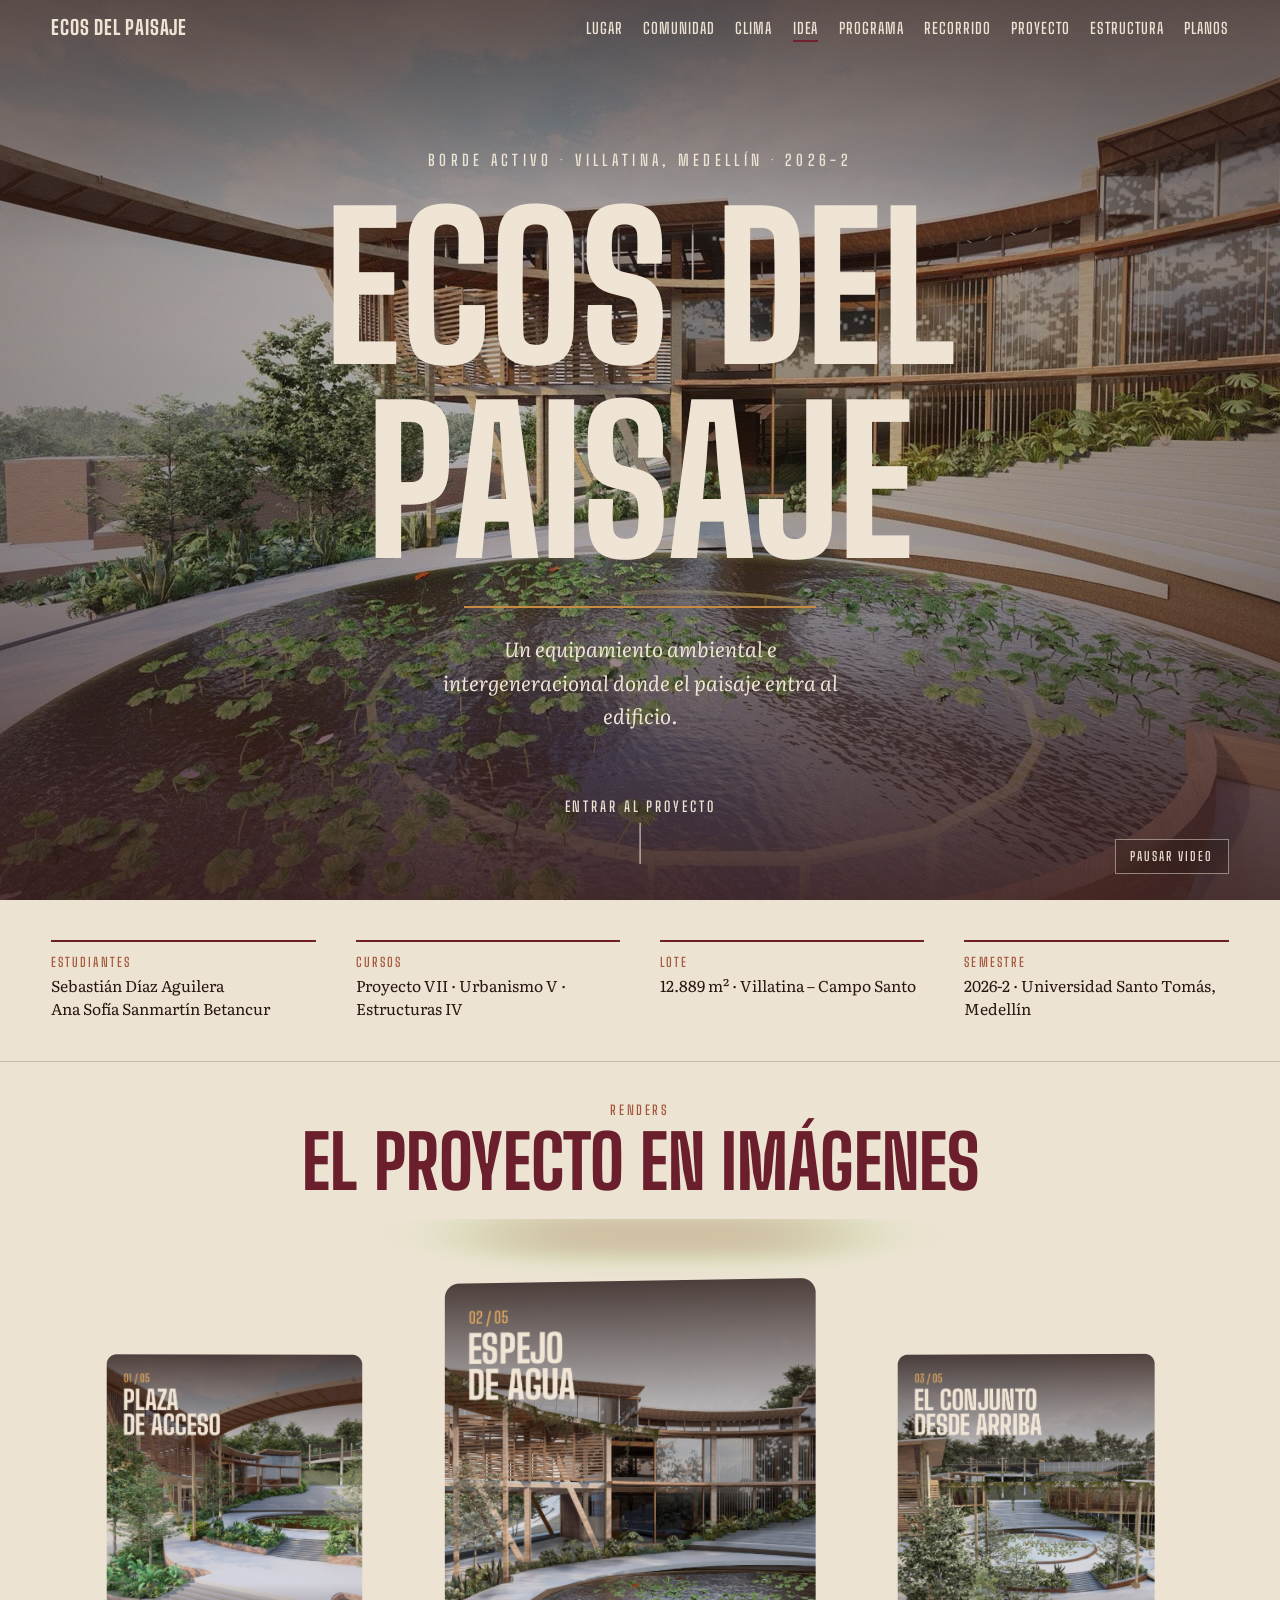
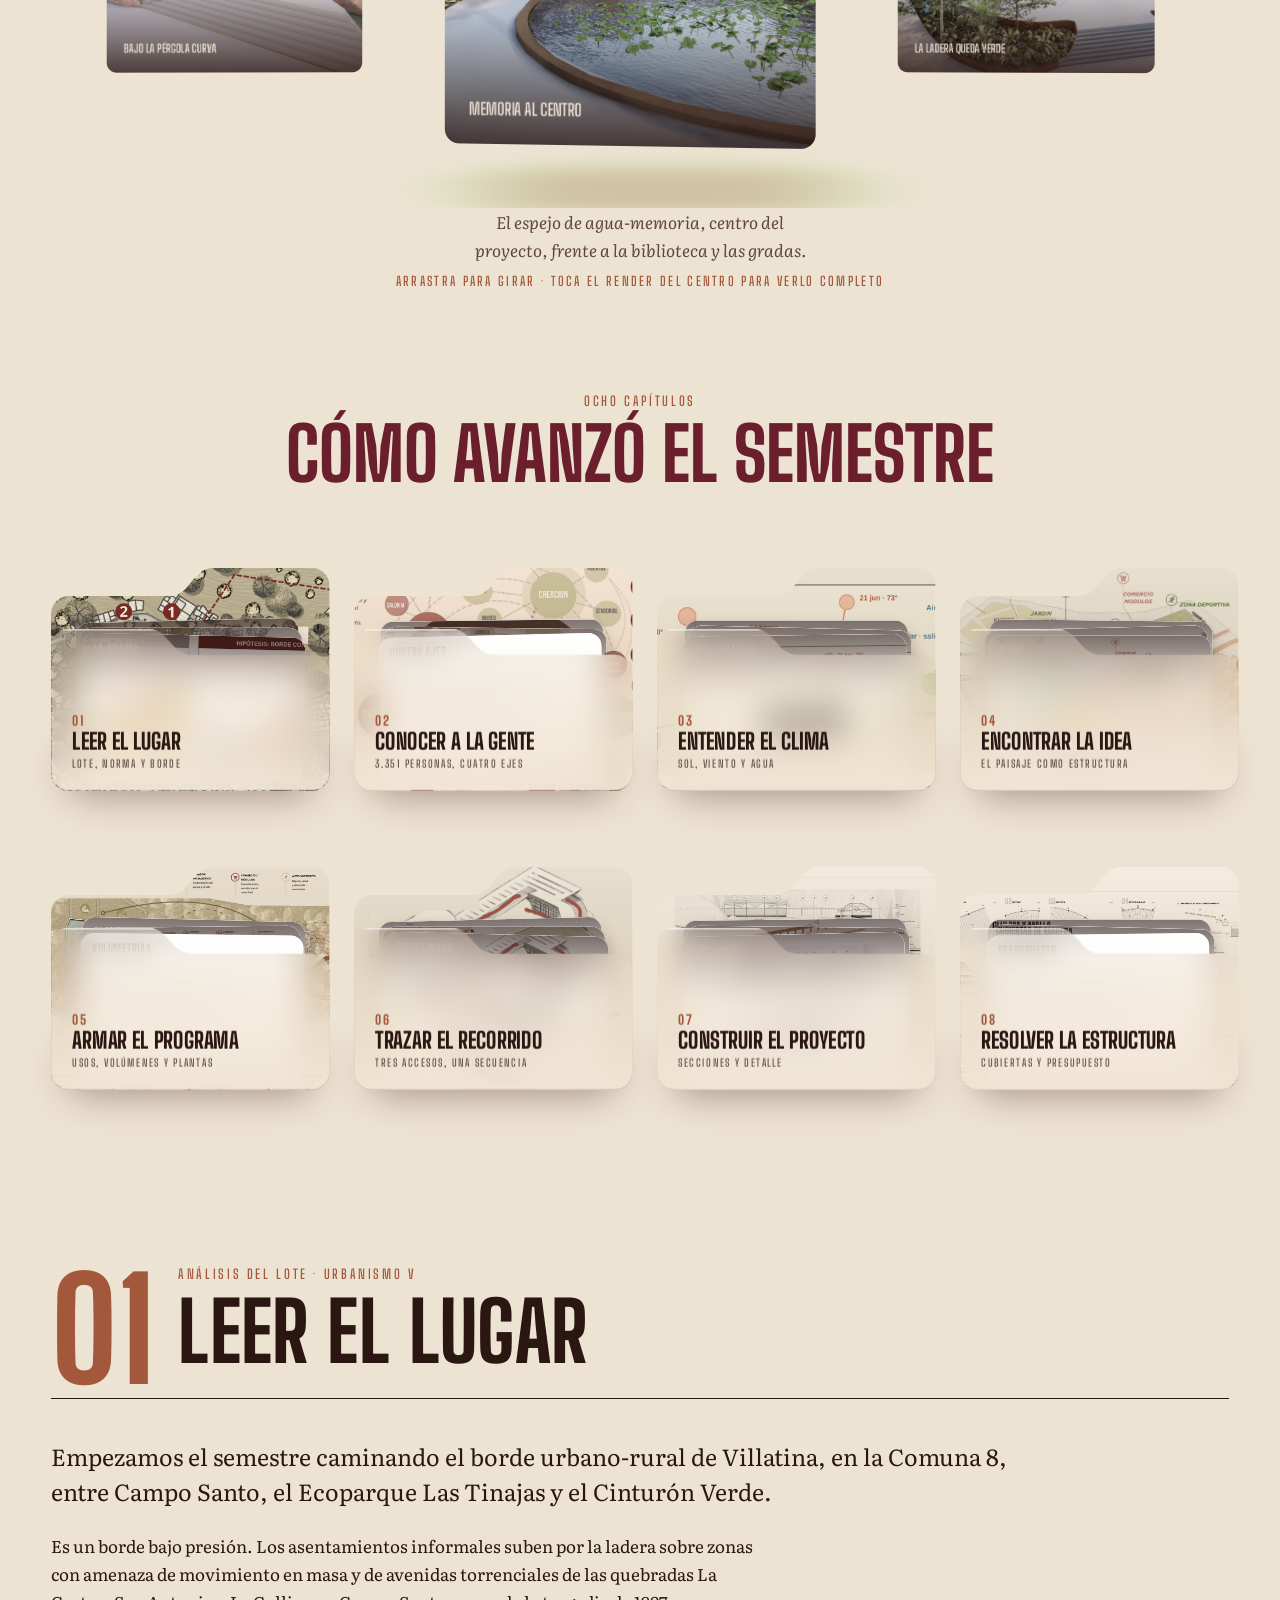
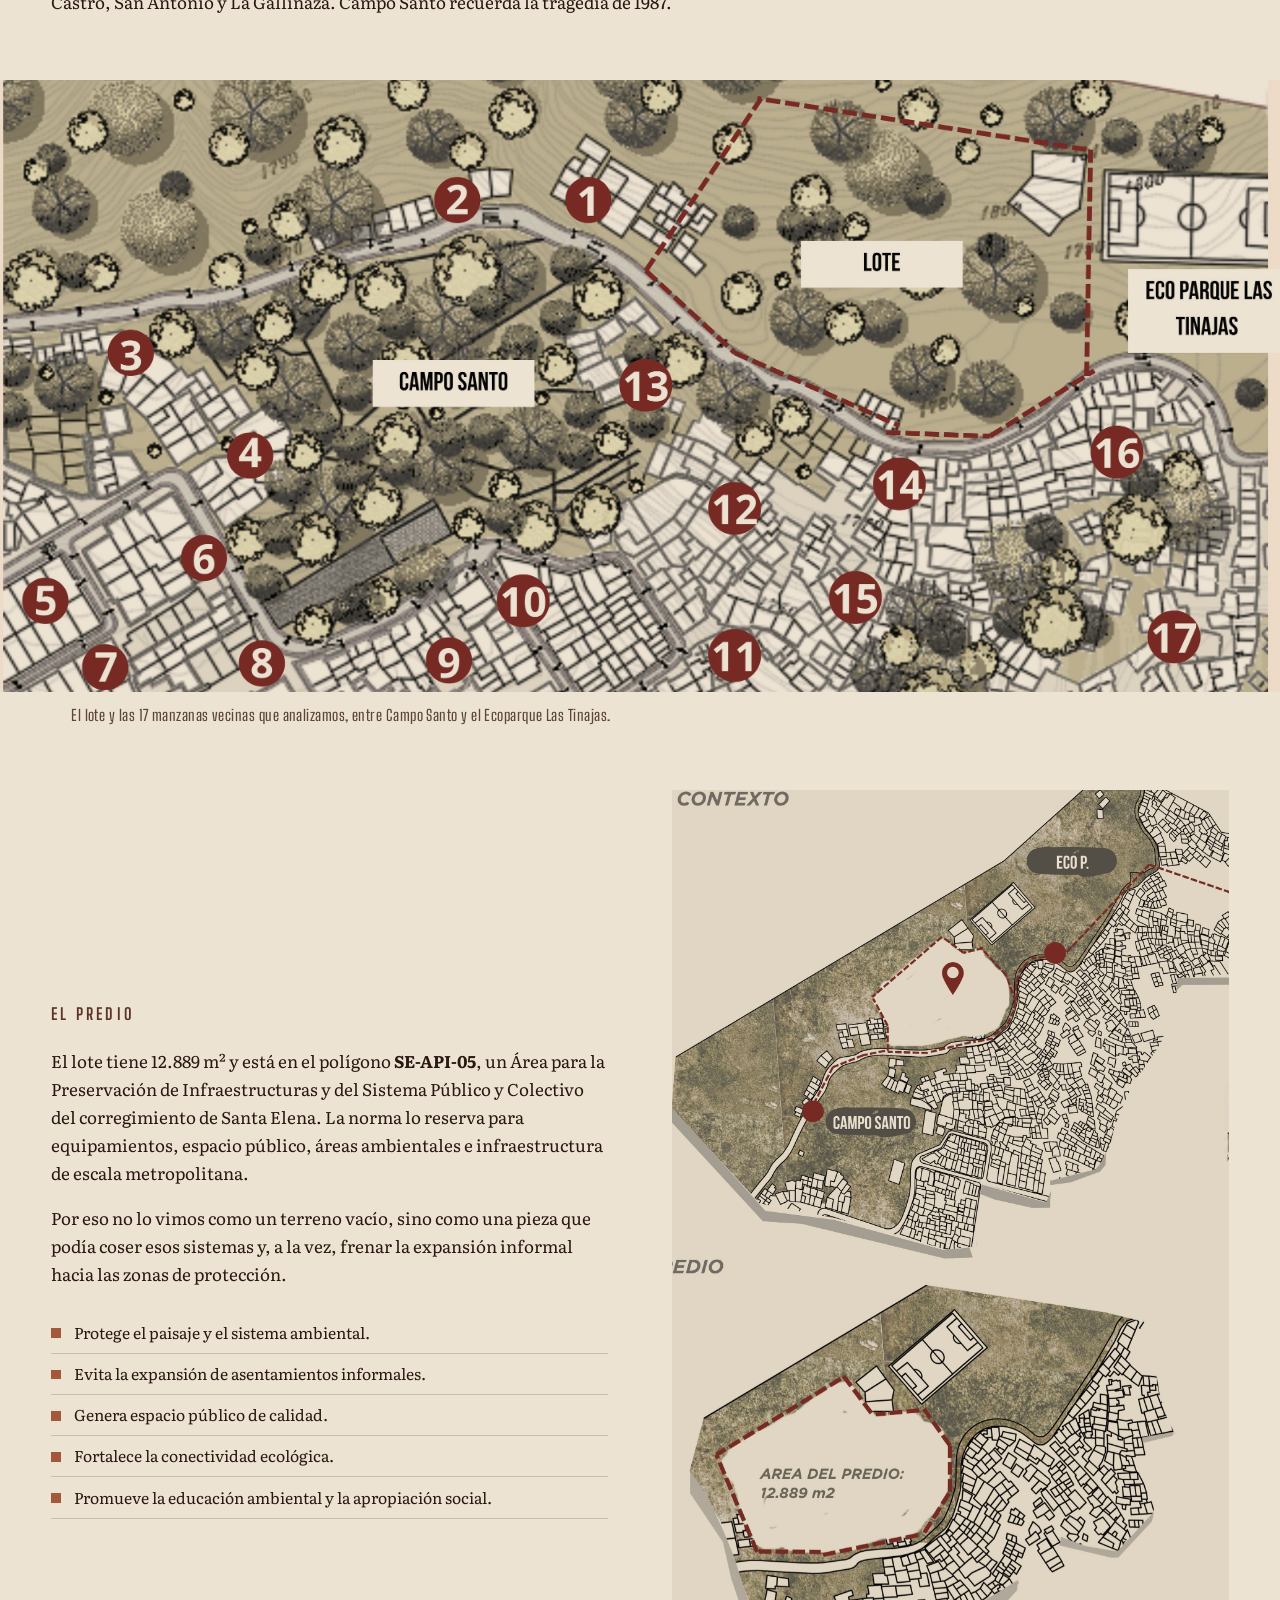
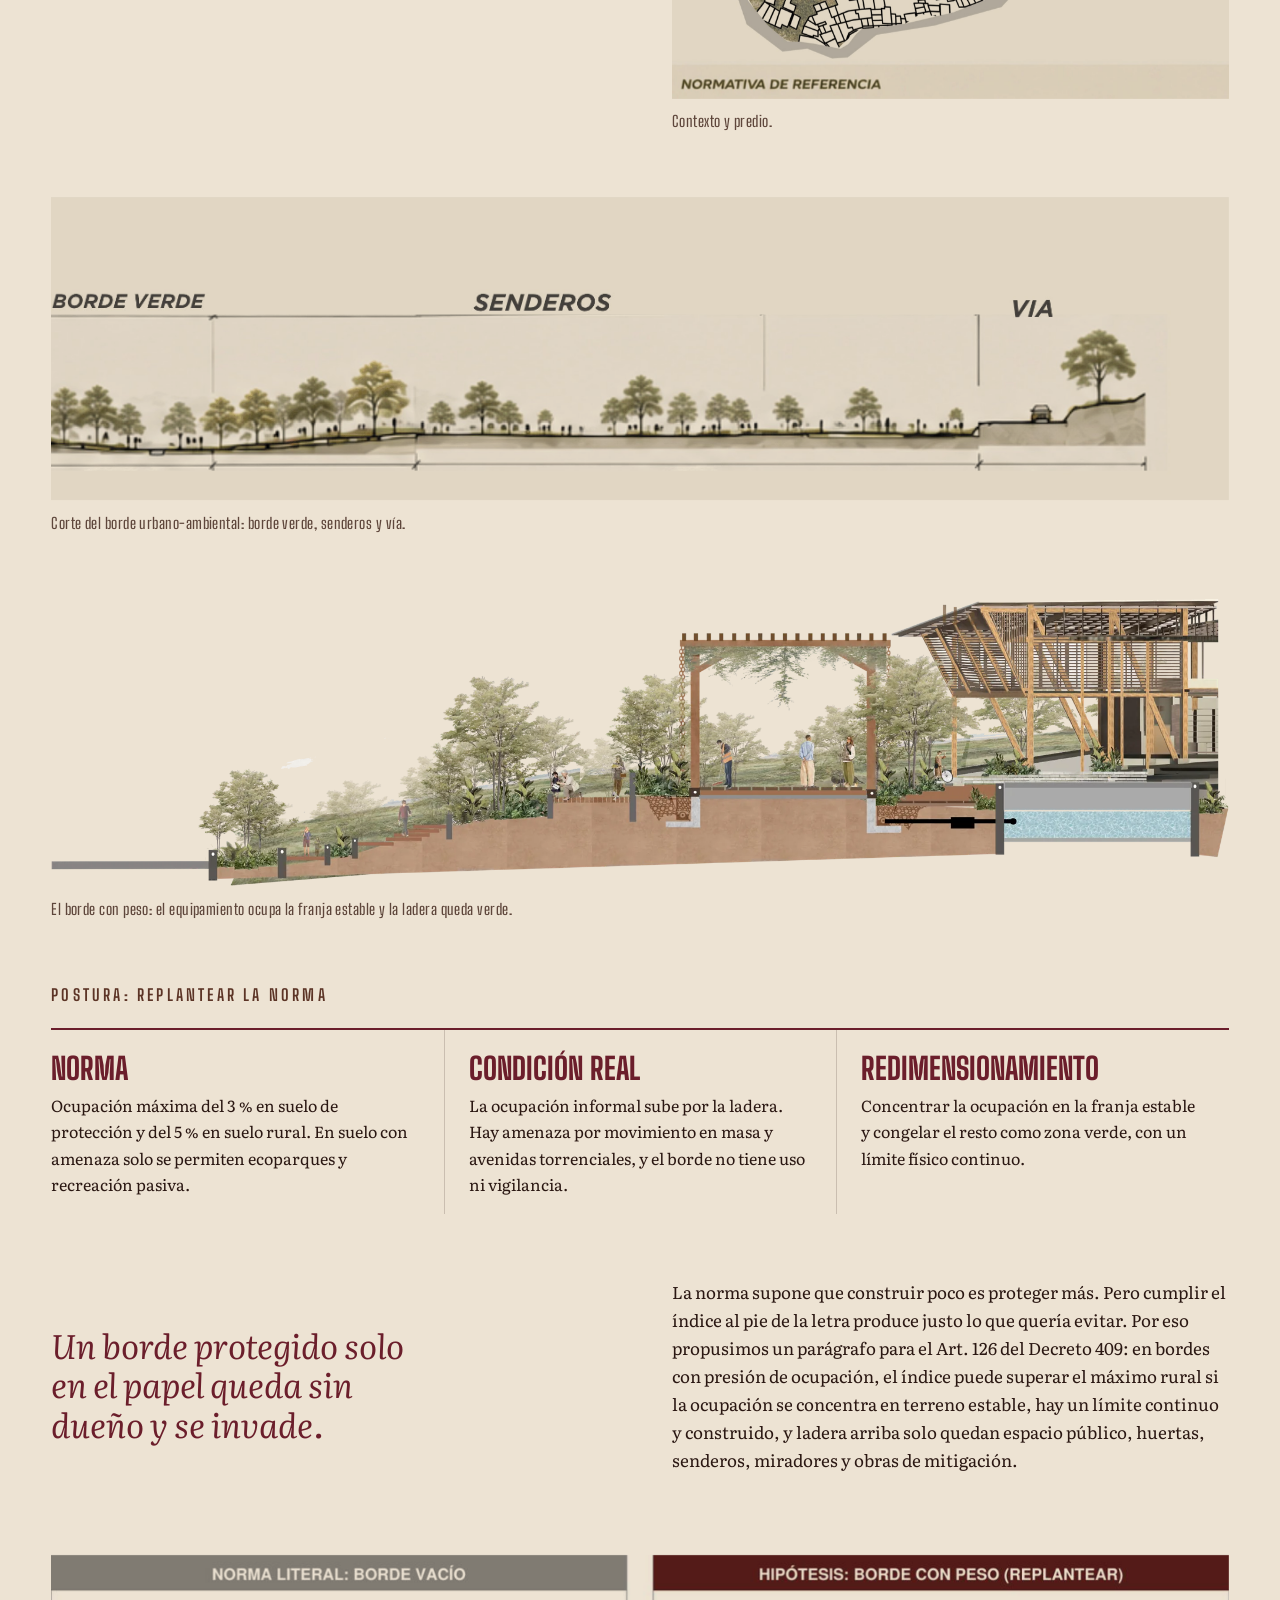
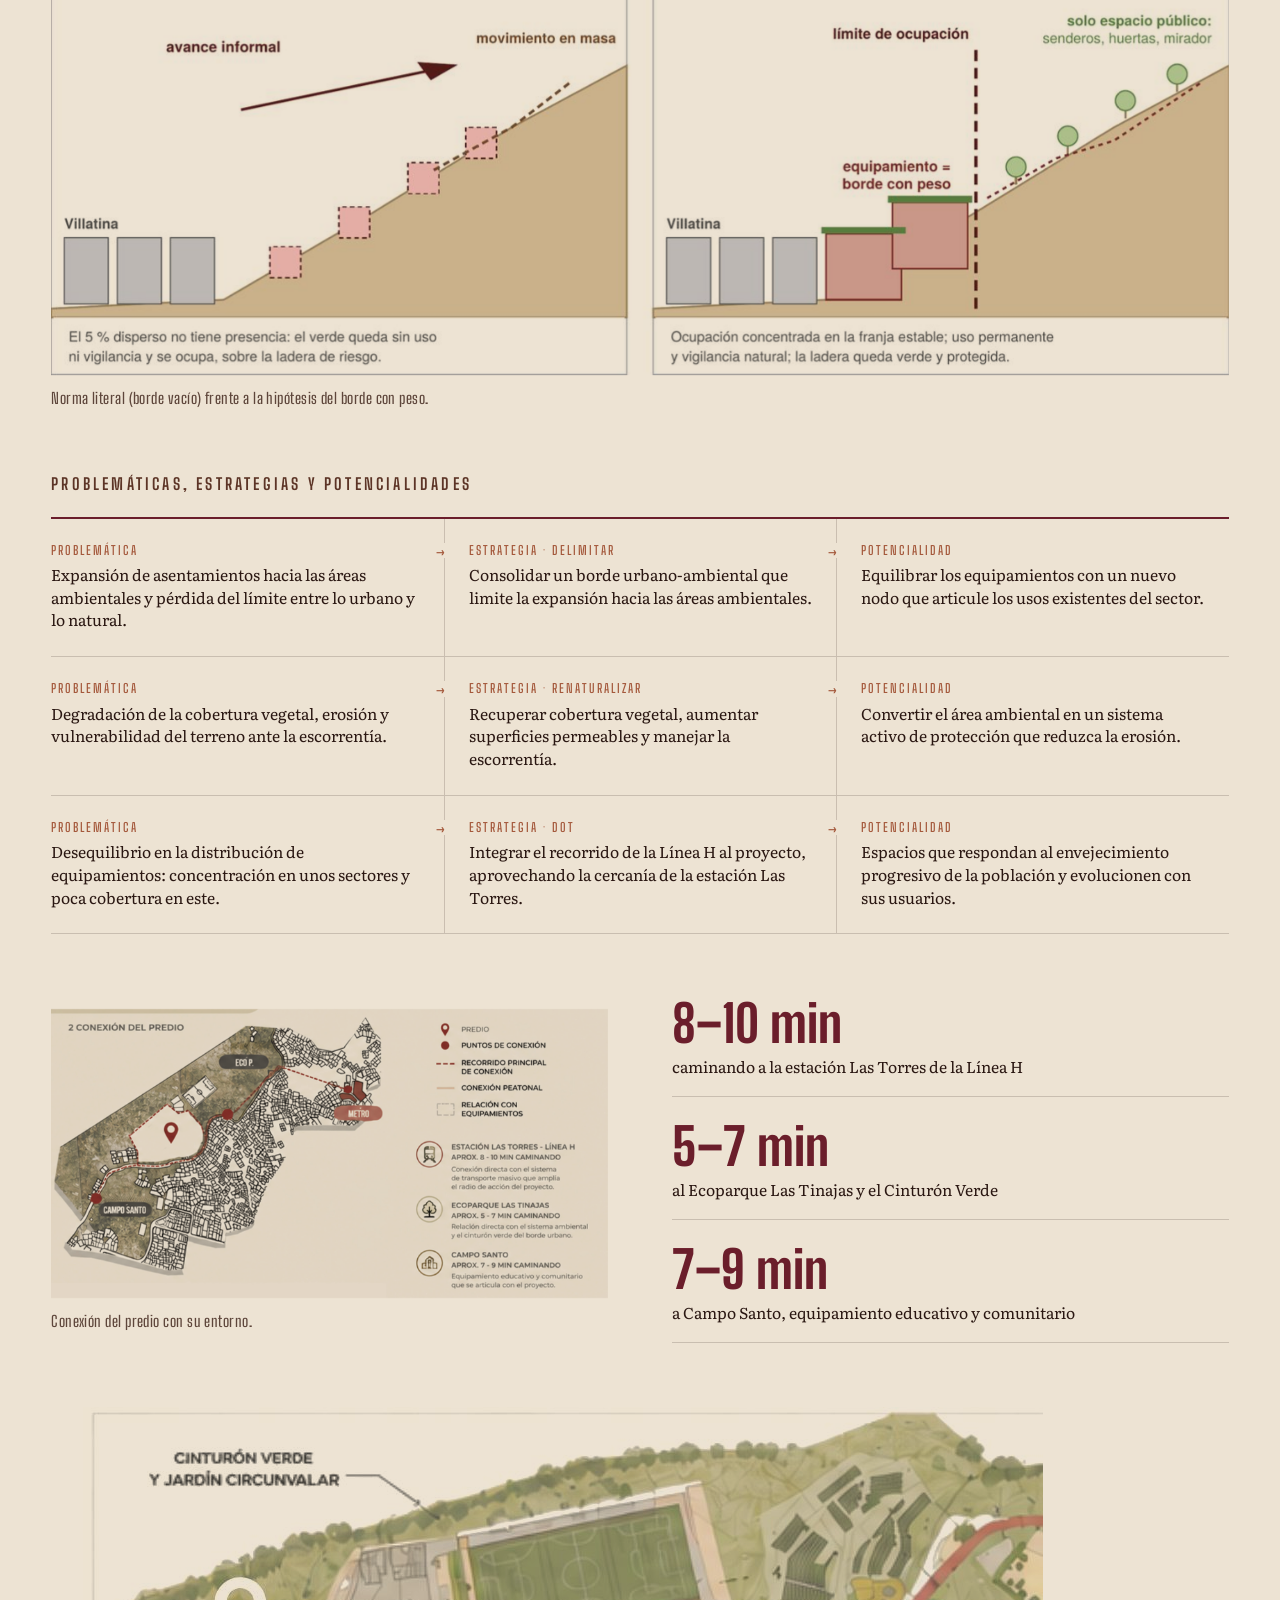
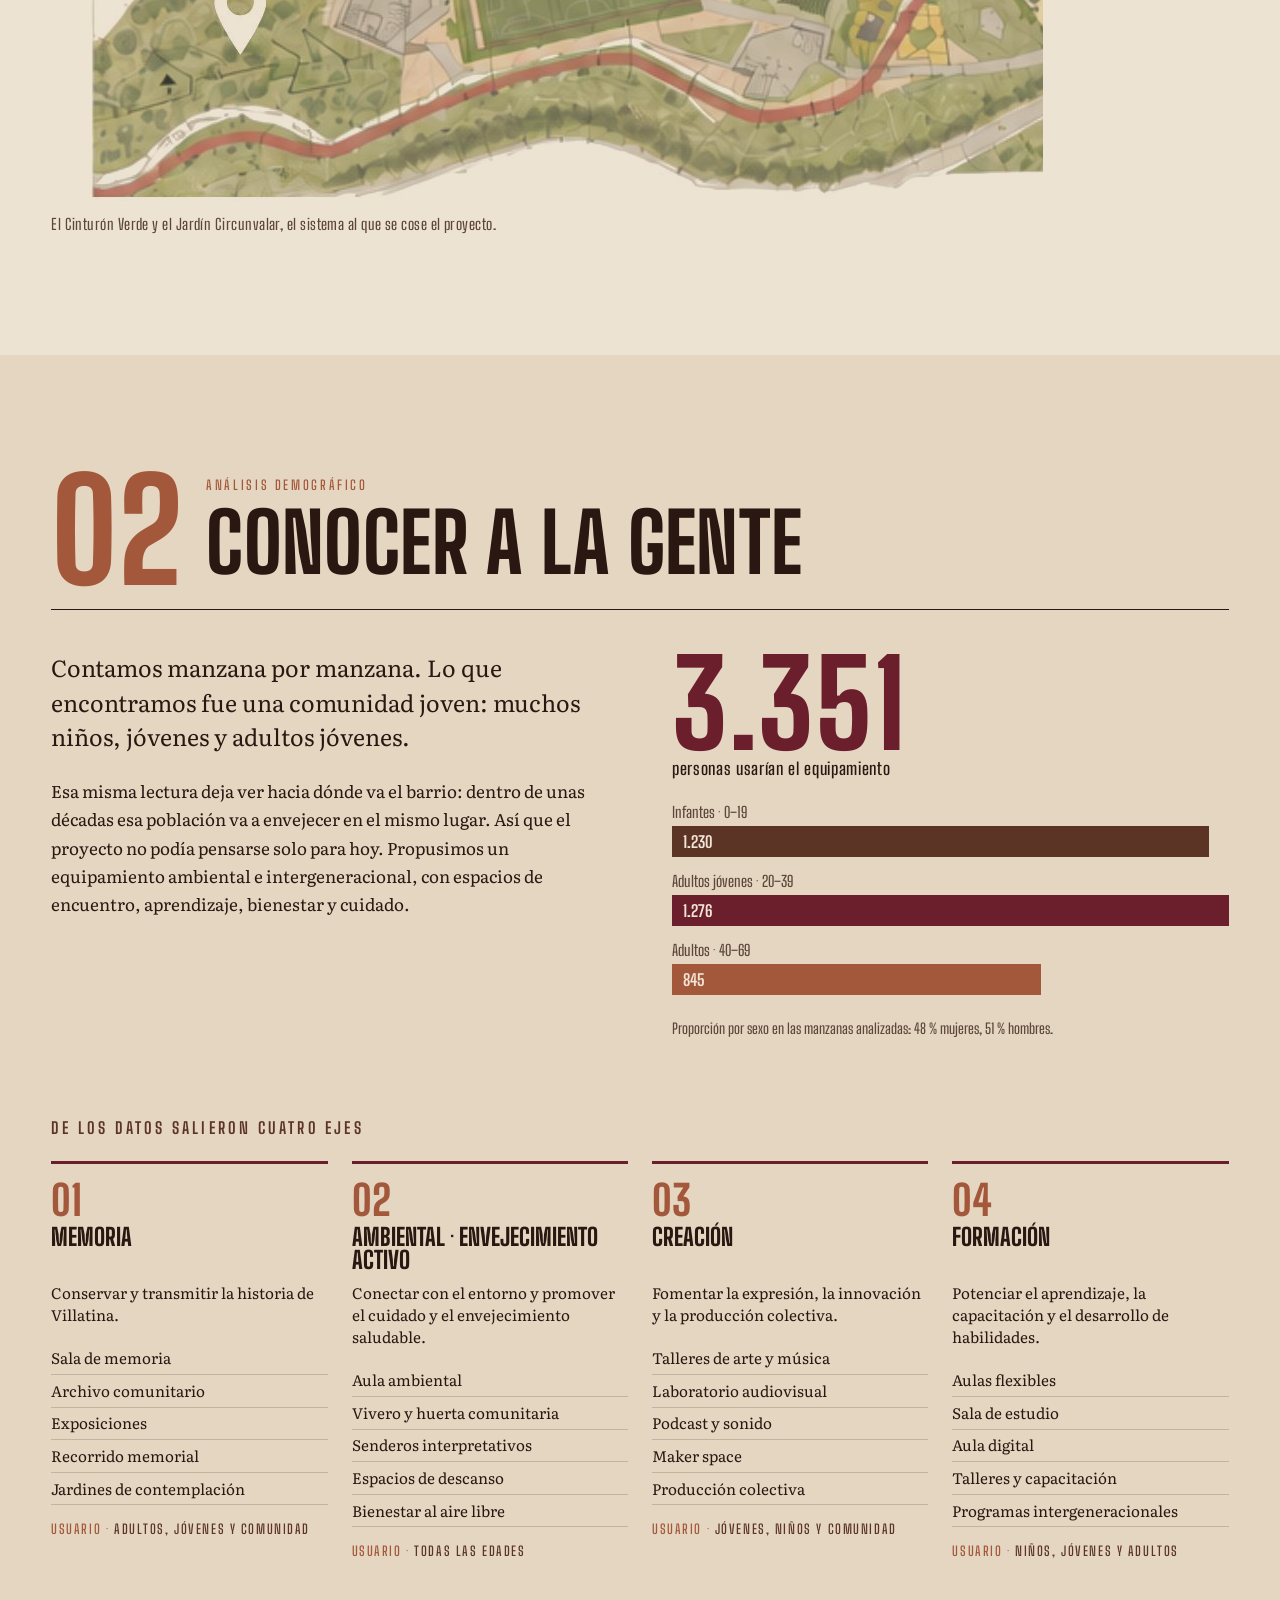
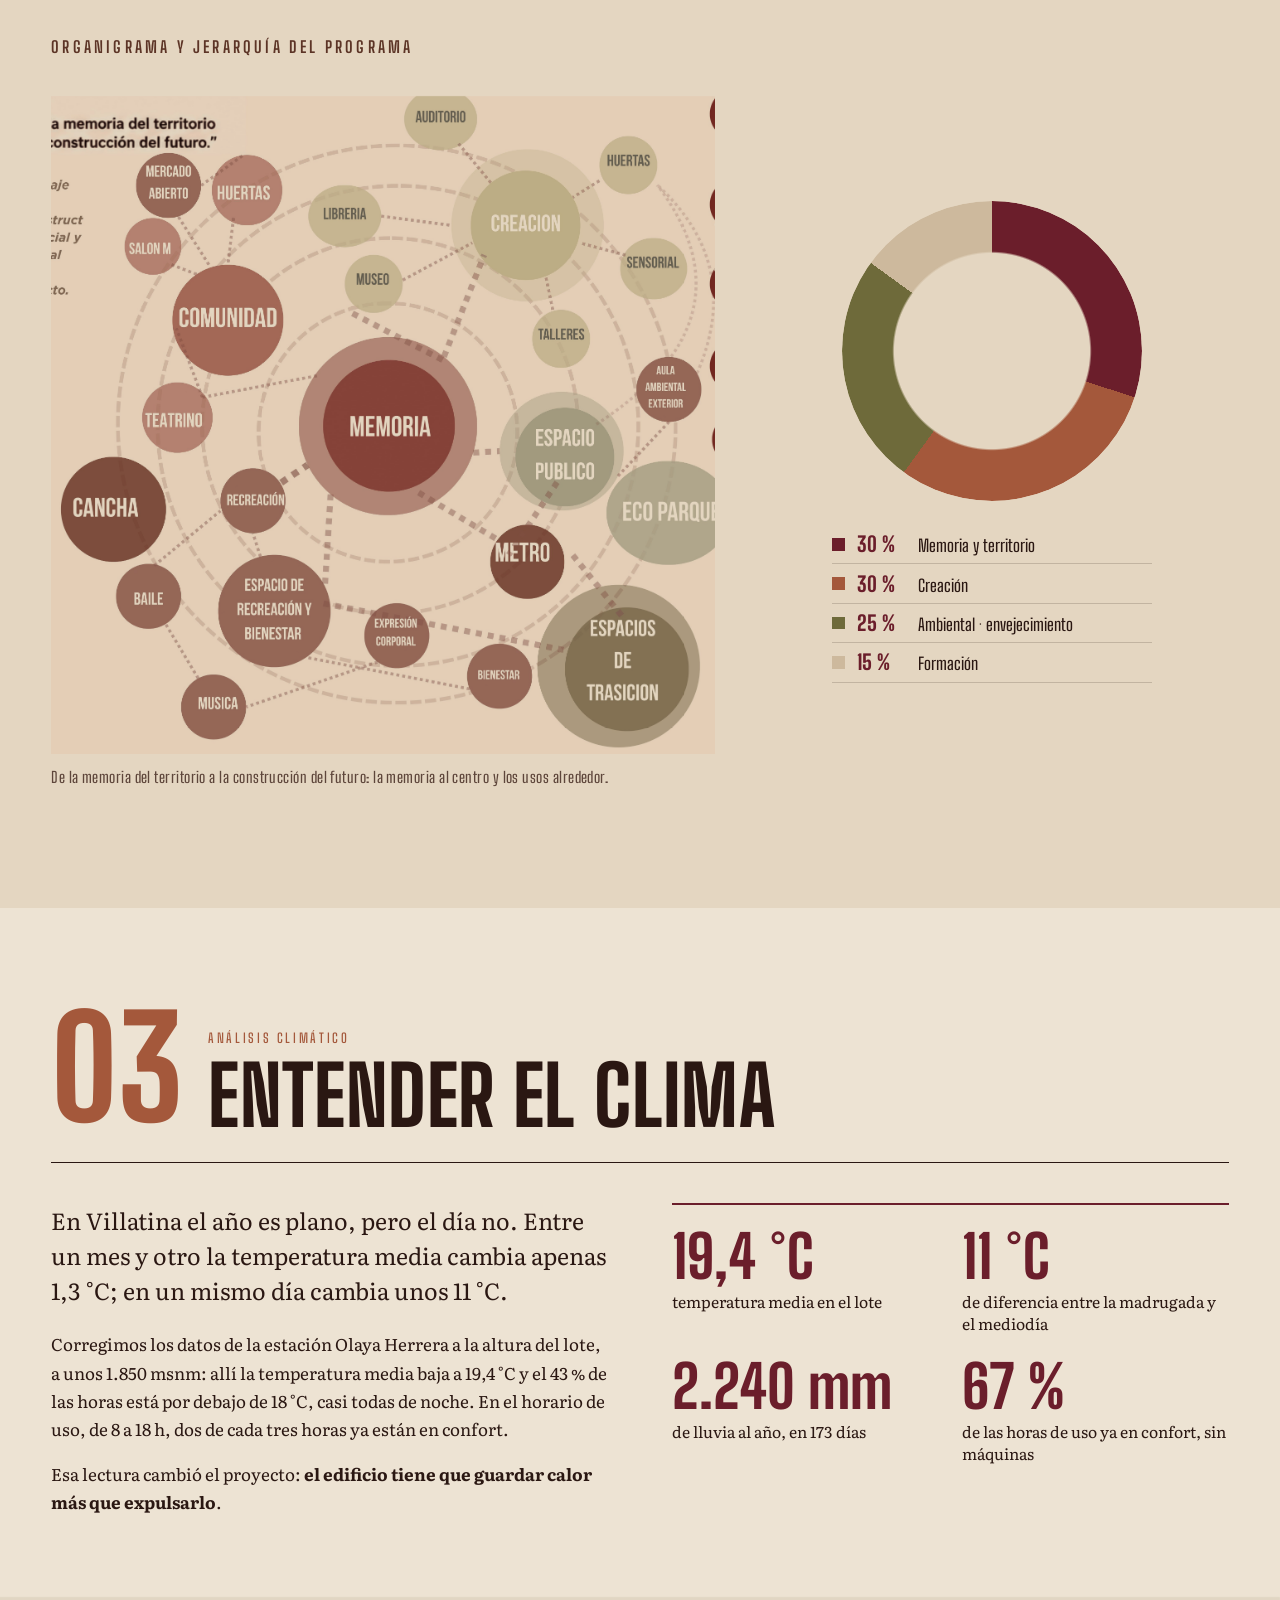
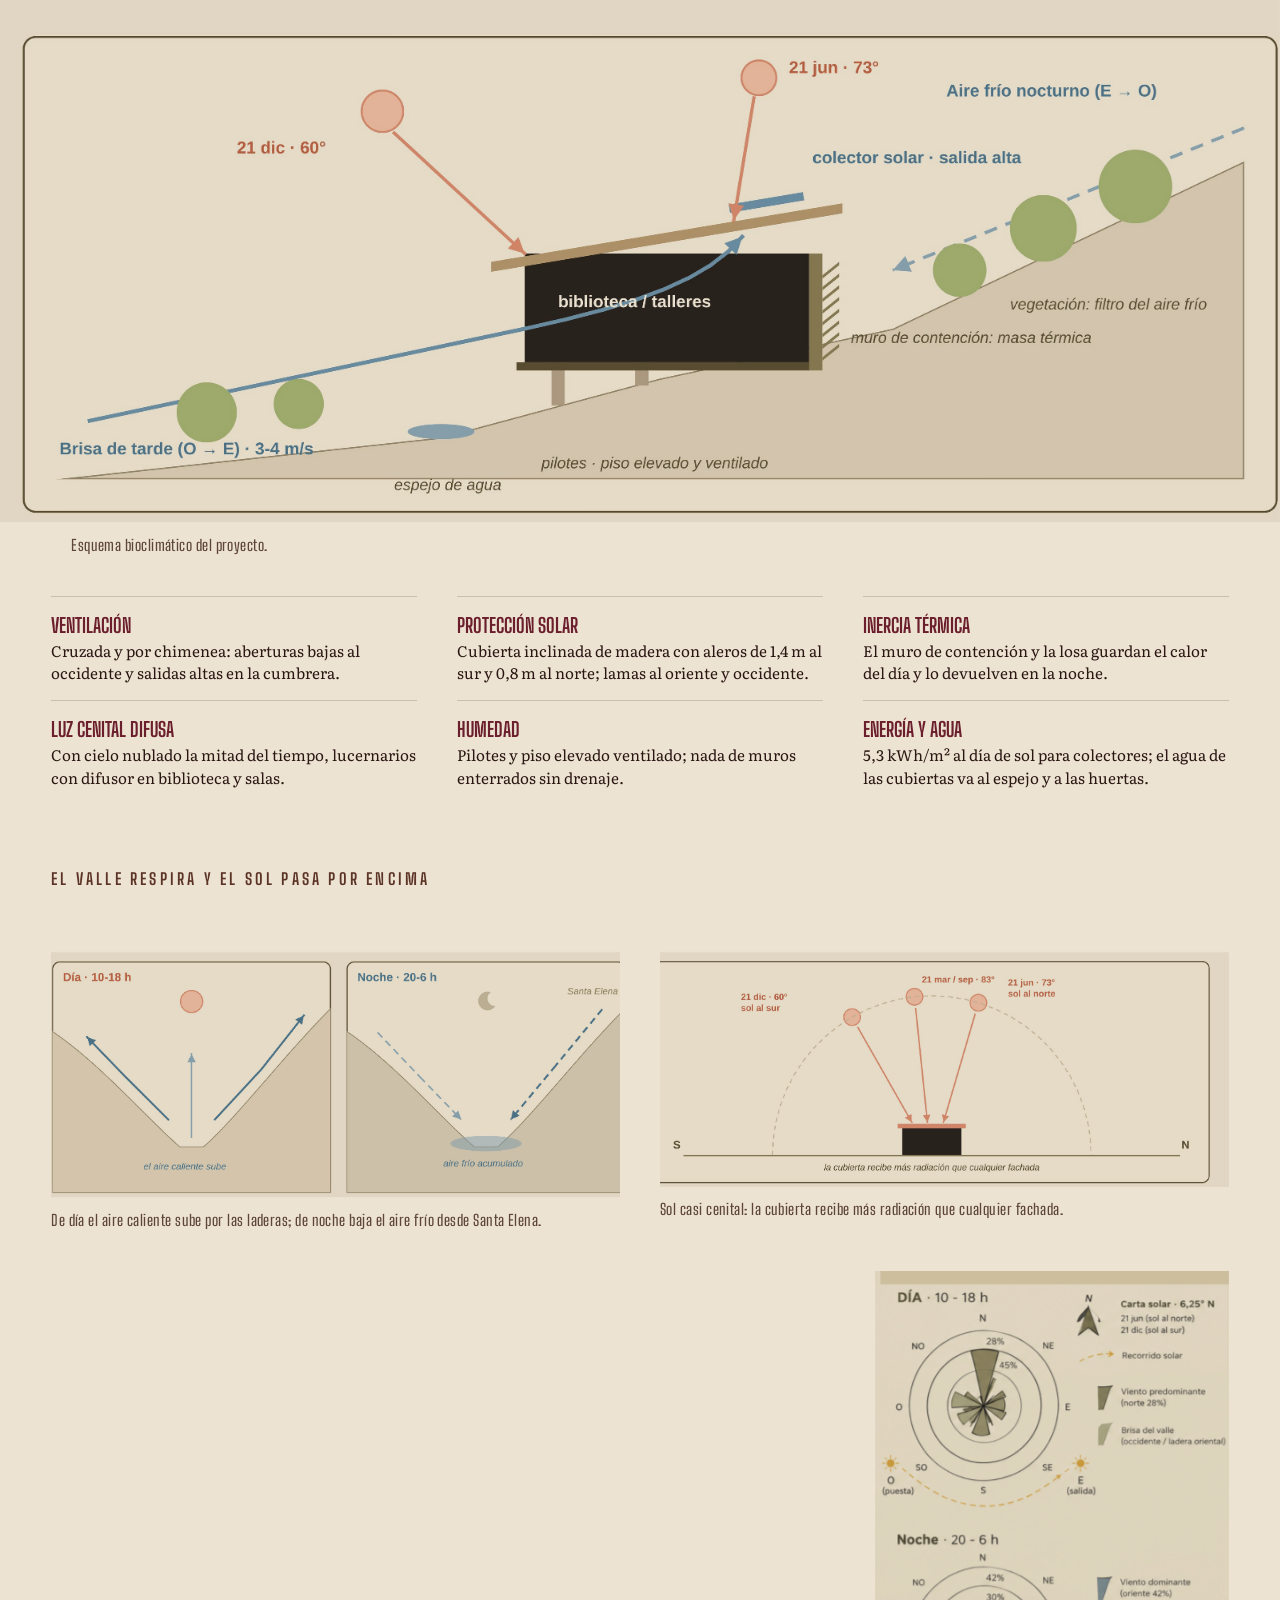
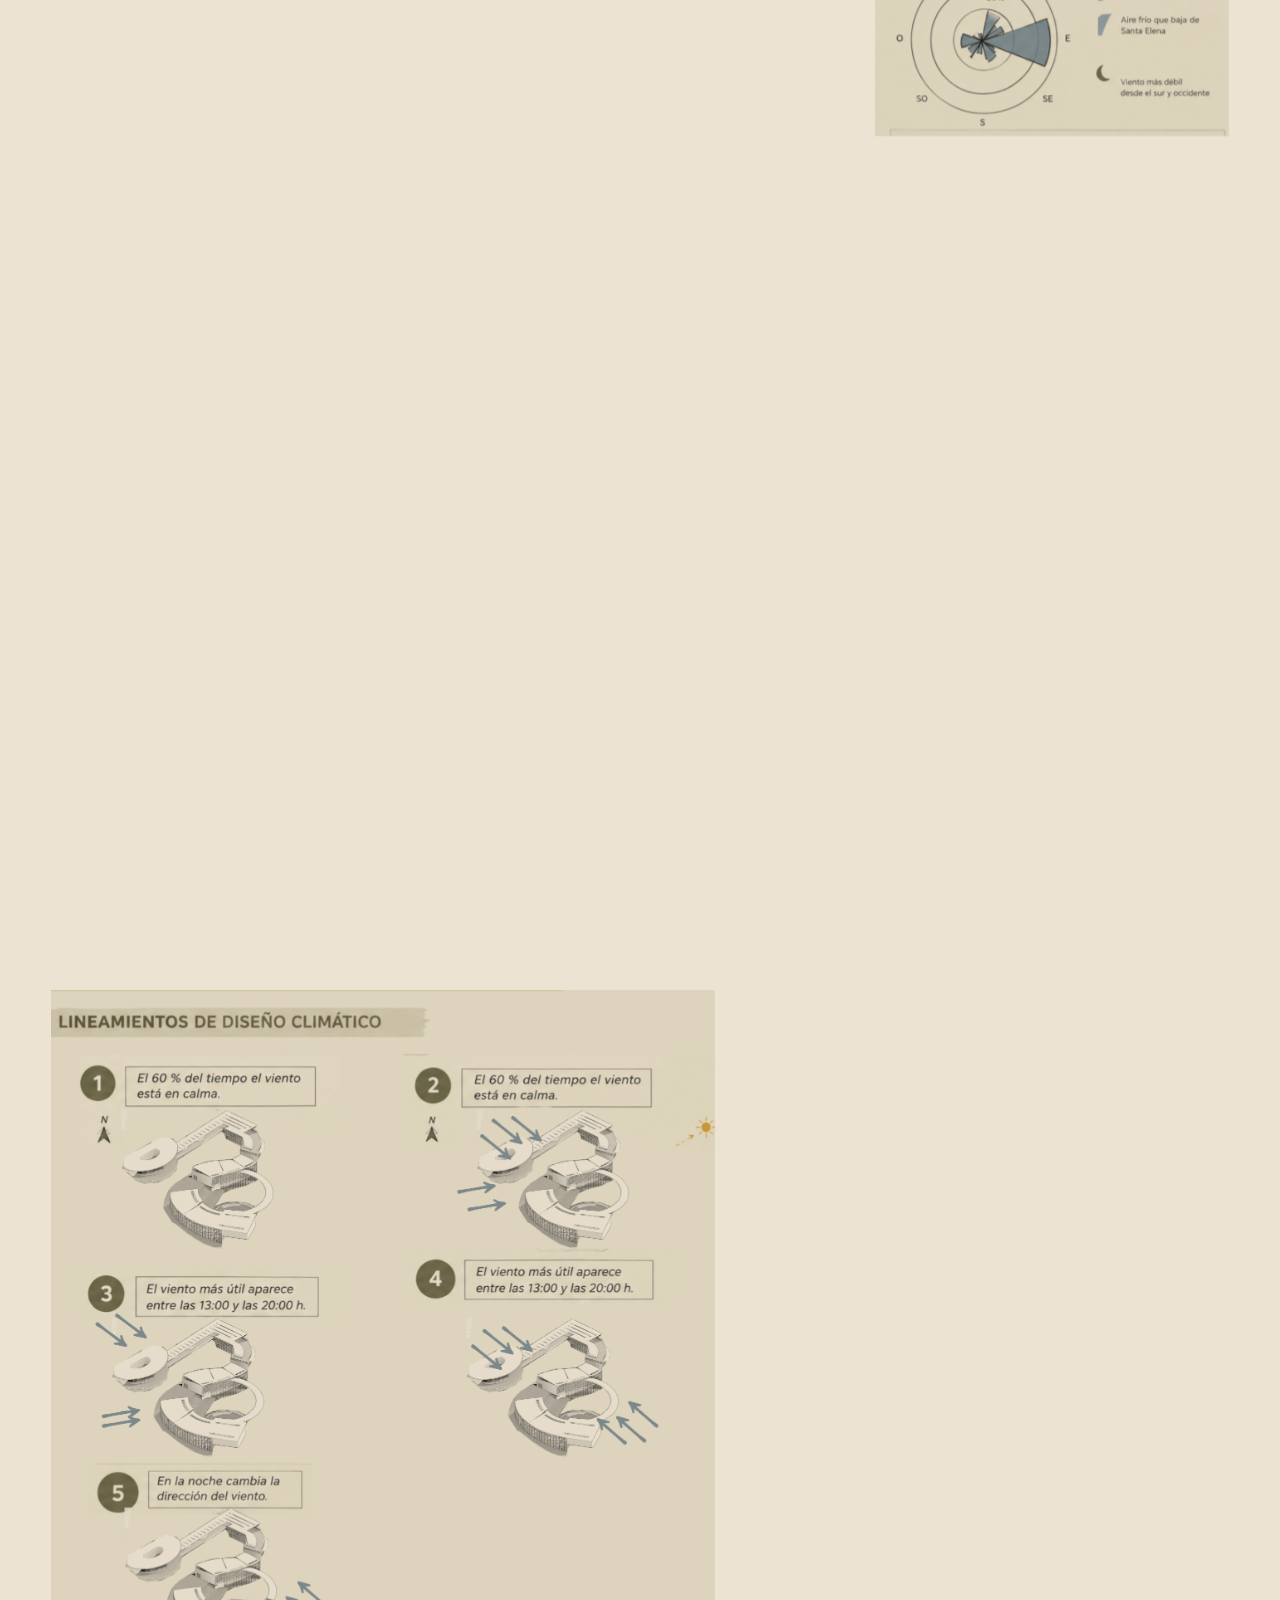
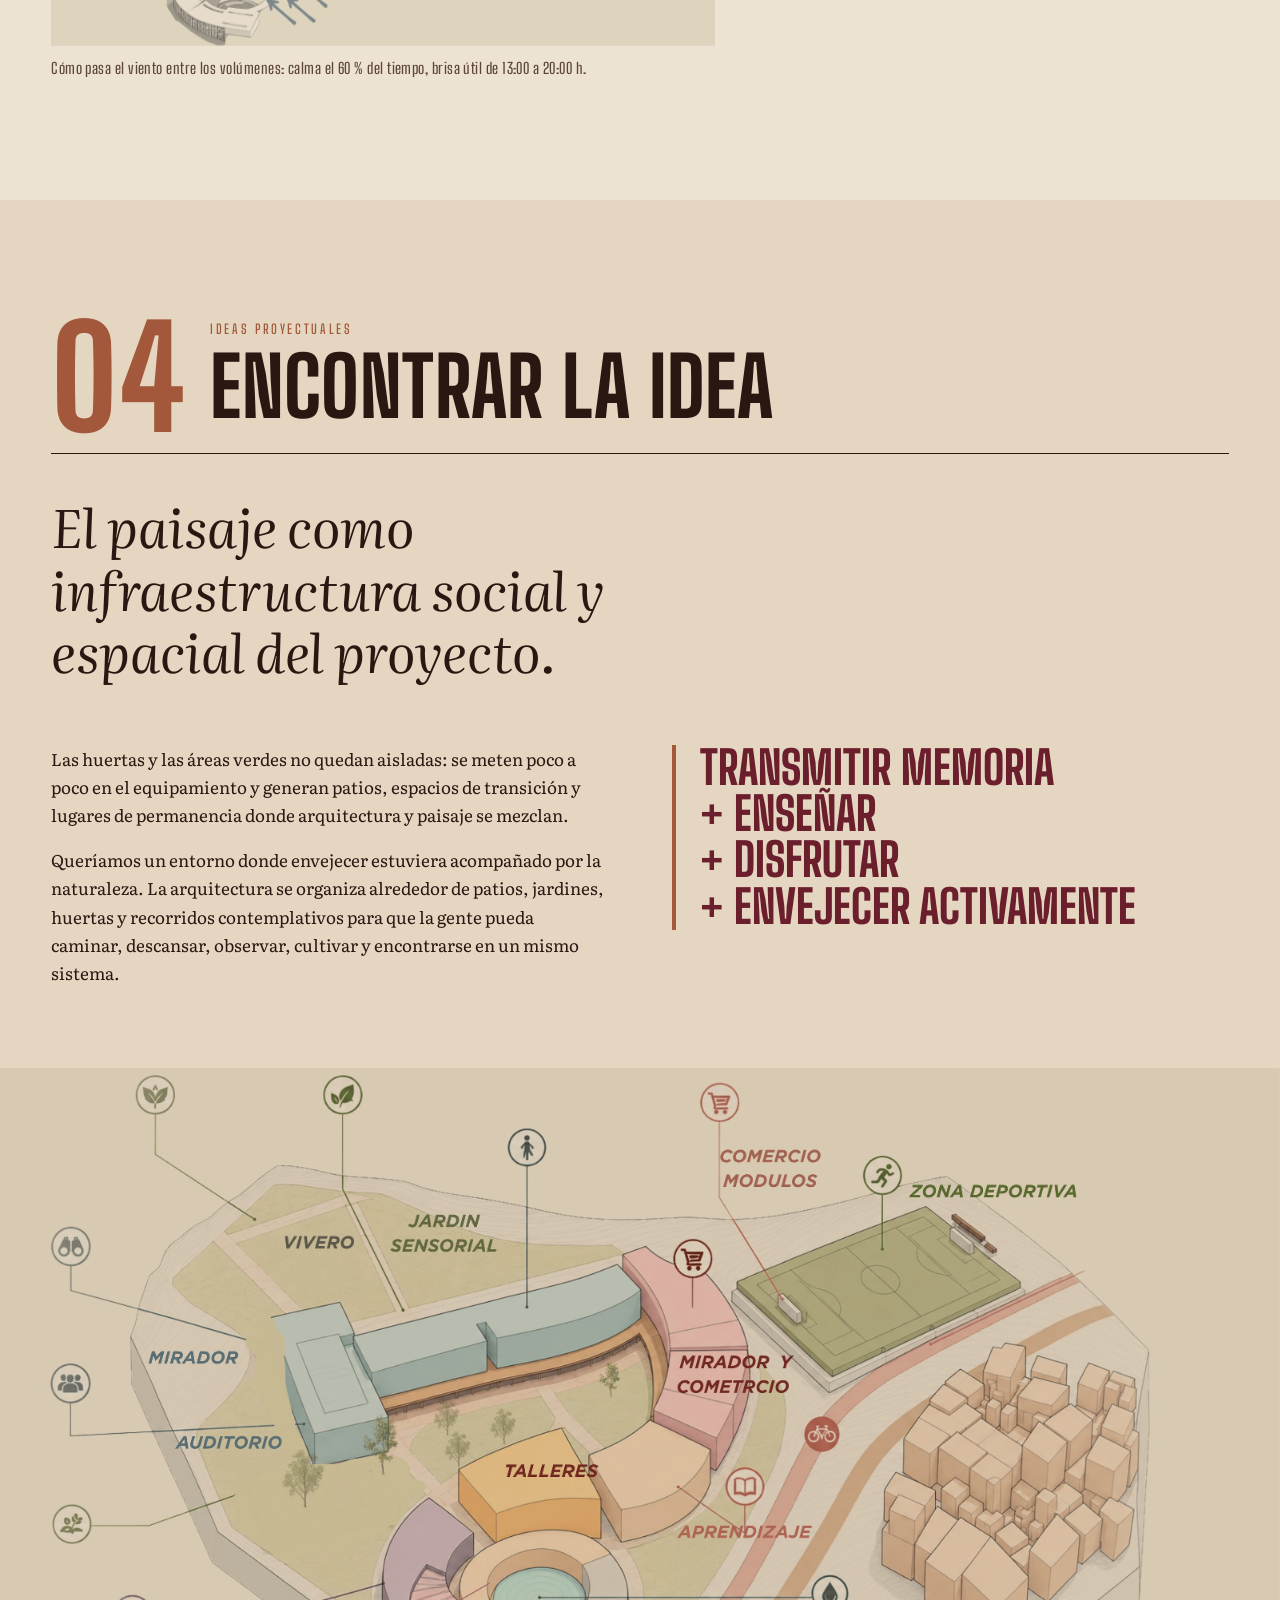
==== commit b3d0c9bc: "Imágenes en alta resolución desde Canva, carrusel nítido en celular y versión original con carrusel " ====
--- a/original/index.html
+++ b/original/index.html
@@ -8,7 +8,7 @@
 <link rel="preconnect" href="https://fonts.googleapis.com">
 <link rel="preconnect" href="https://fonts.gstatic.com" crossorigin>
 <link href="https://fonts.googleapis.com/css2?family=Big+Shoulders+Display:wght@700;800&family=Big+Shoulders+Text:wght@500;600;700&family=Literata:ital,opsz,wght@0,7..72,400;0,7..72,500;1,7..72,400&display=swap" rel="stylesheet">
-<link rel="stylesheet" href="css/estilos.css?v=video2">
+<link rel="stylesheet" href="css/estilos.css?v=video3">
 </head>
 <body>
 
@@ -63,7 +63,7 @@
     <p class="apertura__lead">Un equipamiento ambiental e intergeneracional donde el paisaje entra al edificio.</p>
   </div>
   <button type="button" class="apertura__pausa" aria-pressed="false">Pausar video</button>
-  <a class="apertura__bajar" href="#bitacora">Entrar al proyecto</a>
+  <a class="apertura__bajar" href="#renders">Entrar al proyecto</a>
 </section>
 
 <!-- FICHA -->
@@ -76,18 +76,99 @@
   </dl>
 </section>
 
-<!-- BITÁCORA -->
+<!-- RENDERS -->
+<section class="galeria" id="renders" aria-labelledby="renders-t">
+  <header class="galeria__cab">
+    <p class="kicker">Renders</p>
+    <h2 id="renders-t">El proyecto en imágenes</h2>
+  </header>
+  <div class="galeria__marco">
+    <!-- tira simple: se ve siempre; el carrusel 3D la reemplaza cuando logra dibujarse -->
+    <ul class="galeria__tira">
+      <li><button type="button" class="ampliar" aria-label="Ampliar: Plaza de acceso"><img src="img/render-plaza.jpg" width="2400" height="1350" alt="Render exterior: plaza escalonada con jardineras de ladrillo y una pérgola curva de madera" data-falta="render-plaza.jpg"></button><p>Plaza de acceso</p></li>
+      <li><button type="button" class="ampliar" aria-label="Ampliar: Espejo de agua"><img src="img/render-espejo.jpg" width="2400" height="1350" alt="Render exterior: espejo de agua circular con lotos, gradas y la fachada curva de vidrio y madera" data-falta="render-espejo.jpg"></button><p>Espejo de agua</p></li>
+      <li><button type="button" class="ampliar" aria-label="Ampliar: El conjunto desde arriba"><img src="img/render-aereo.jpg" width="2400" height="1350" alt="Render aéreo del conjunto: volúmenes de madera alrededor de la plaza y el espejo de agua" data-falta="render-aereo.jpg"></button><p>El conjunto desde arriba</p></li>
+      <li><button type="button" class="ampliar" aria-label="Ampliar: Aulas habitadas"><img src="img/render-aulas-habitadas.jpg" width="2400" height="1350" alt="Render interior de las aulas con personas entre las estanterías" data-falta="render-aulas-habitadas.jpg"></button><p>Aulas habitadas</p></li>
+      <li><button type="button" class="ampliar" aria-label="Ampliar: Aulas"><img src="img/render-aulas.jpg" width="2400" height="1350" alt="Render interior de las aulas: estanterías de madera en terrazas y cubierta de casetones" data-falta="render-aulas.jpg"></button><p>Aulas</p></li>
+    </ul>
+    <div class="galeria__escena" id="carrusel-renders" data-warp="0" data-glow="#CDB99D"></div>
+  </div>
+  <p class="galeria__pie" id="carrusel-pie">La llegada: la plaza de acceso bajo la pérgola curva de madera.</p>
+  <p class="galeria__ayuda">Arrastra para girar · toca el render del centro para verlo completo</p>
+</section>
+
+<!-- BITÁCORA: una carpeta por capítulo -->
 <section class="bitacora" id="bitacora" aria-labelledby="bitacora-t">
-  <h2 id="bitacora-t" class="visually-hidden">Etapas del semestre</h2>
-  <ol class="etapas">
-    <li><a href="#lugar"><span>01</span>Leer el lugar</a></li>
-    <li><a href="#comunidad"><span>02</span>Conocer a la gente</a></li>
-    <li><a href="#clima"><span>03</span>Entender el clima</a></li>
-    <li><a href="#idea"><span>04</span>Encontrar la idea</a></li>
-    <li><a href="#programa"><span>05</span>Armar el programa</a></li>
-    <li><a href="#recorrido"><span>06</span>Trazar el recorrido</a></li>
-    <li><a href="#proyecto"><span>07</span>Construir el proyecto</a></li>
-    <li><a href="#estructura"><span>08</span>Resolver la estructura</a></li>
+  <header class="bitacora__cab">
+    <p class="kicker">Ocho capítulos</p>
+    <h2 id="bitacora-t">Cómo avanzó el semestre</h2>
+    
+  </header>
+  <ol class="carpetas">
+    <li class="gf-wrap" style="--orden:0">
+      <div class="gf">
+        <span class="gf-shadow"></span>
+        <span class="gf-back" style="clip-path:path('M0 56A22 22 0 0 1 22 34L146 34C170 34 172 0 198 0L318 0A22 22 0 0 1 340 22L340 250A22 22 0 0 1 318 272L22 272A22 22 0 0 1 0 250Z')"><img class="gf-art" src="img/esq-lote-manzanas.jpg" alt="" loading="lazy" draggable="false"></span>
+        <span class="gf-files" aria-hidden="true"><span class="gf-sheet gf-sheet--art" style="--slot:-1;--depth:2;--jr:-1.4deg"><img src="img/esq-lote-manzanas.jpg" alt="" loading="lazy" draggable="false"><span class="gf-sheet-head">El lote</span></span><span class="gf-sheet gf-sheet--art" style="--slot:0;--depth:1;--jr:0.0deg"><img src="img/esq-contexto-mapas.jpg" alt="" loading="lazy" draggable="false"><span class="gf-sheet-head">El predio</span></span><span class="gf-sheet gf-sheet--art" style="--slot:1;--depth:0;--jr:1.4deg"><img src="img/norma-vs-borde.jpg" alt="" loading="lazy" draggable="false"><span class="gf-sheet-head">La norma</span></span></span>
+        <a class="gf-front" href="#lugar" style="clip-path:path('M0 22A22 22 0 0 1 22 0L118 0C144 0 146 32 172 32L318 32A22 22 0 0 1 340 54L340 176A22 22 0 0 1 318 198L22 198A22 22 0 0 1 0 176Z')"><span class="gf-tint"></span><span class="gf-label"><span class="gf-num">01</span><span class="gf-title">Leer el lugar</span><span class="gf-meta">Lote, norma y borde</span></span></a>
+      </div>
+    </li>
+    <li class="gf-wrap" style="--orden:1">
+      <div class="gf">
+        <span class="gf-shadow"></span>
+        <span class="gf-back" style="clip-path:path('M0 56A22 22 0 0 1 22 34L146 34C170 34 172 0 198 0L318 0A22 22 0 0 1 340 22L340 250A22 22 0 0 1 318 272L22 272A22 22 0 0 1 0 250Z')"><img class="gf-art" src="img/esq-organigrama.jpg" alt="" loading="lazy" draggable="false"></span>
+        <span class="gf-files" aria-hidden="true"><span class="gf-sheet gf-sheet--art" style="--slot:-1;--depth:2;--jr:-0.7deg"><img src="img/render-interior.jpg" alt="" loading="lazy" draggable="false"><span class="gf-sheet-head">La gente</span></span><span class="gf-sheet gf-sheet--art" style="--slot:0;--depth:1;--jr:0.7deg"><img src="img/esq-organigrama.jpg" alt="" loading="lazy" draggable="false"><span class="gf-sheet-head">Organigrama</span></span><span class="gf-sheet" style="--slot:1;--depth:0;--jr:-1.4deg"><span class="gf-lines"><i></i><i></i><i></i><i></i></span><span class="gf-sheet-head">Cuatro ejes</span></span></span>
+        <a class="gf-front" href="#comunidad" style="clip-path:path('M0 22A22 22 0 0 1 22 0L118 0C144 0 146 32 172 32L318 32A22 22 0 0 1 340 54L340 176A22 22 0 0 1 318 198L22 198A22 22 0 0 1 0 176Z')"><span class="gf-tint"></span><span class="gf-label"><span class="gf-num">02</span><span class="gf-title">Conocer a la gente</span><span class="gf-meta">3.351 personas, cuatro ejes</span></span></a>
+      </div>
+    </li>
+    <li class="gf-wrap" style="--orden:2">
+      <div class="gf">
+        <span class="gf-shadow"></span>
+        <span class="gf-back" style="clip-path:path('M0 56A22 22 0 0 1 22 34L146 34C170 34 172 0 198 0L318 0A22 22 0 0 1 340 22L340 250A22 22 0 0 1 318 272L22 272A22 22 0 0 1 0 250Z')"><img class="gf-art" src="img/esq-bioclimatico.jpg" alt="" loading="lazy" draggable="false"></span>
+        <span class="gf-files" aria-hidden="true"><span class="gf-sheet gf-sheet--art" style="--slot:-1;--depth:2;--jr:0.0deg"><img src="img/esq-dia-24h.jpg" alt="" loading="lazy" draggable="false"><span class="gf-sheet-head">Un día</span></span><span class="gf-sheet gf-sheet--art" style="--slot:0;--depth:1;--jr:1.4deg"><img src="img/esq-agua-ladera.jpg" alt="" loading="lazy" draggable="false"><span class="gf-sheet-head">El agua</span></span><span class="gf-sheet gf-sheet--art" style="--slot:1;--depth:0;--jr:-0.7deg"><img src="img/esq-bioclimatico.jpg" alt="" loading="lazy" draggable="false"><span class="gf-sheet-head">Bioclimática</span></span></span>
+        <a class="gf-front" href="#clima" style="clip-path:path('M0 22A22 22 0 0 1 22 0L118 0C144 0 146 32 172 32L318 32A22 22 0 0 1 340 54L340 176A22 22 0 0 1 318 198L22 198A22 22 0 0 1 0 176Z')"><span class="gf-tint"></span><span class="gf-label"><span class="gf-num">03</span><span class="gf-title">Entender el clima</span><span class="gf-meta">Sol, viento y agua</span></span></a>
+      </div>
+    </li>
+    <li class="gf-wrap" style="--orden:3">
+      <div class="gf">
+        <span class="gf-shadow"></span>
+        <span class="gf-back" style="clip-path:path('M0 56A22 22 0 0 1 22 34L146 34C170 34 172 0 198 0L318 0A22 22 0 0 1 340 22L340 250A22 22 0 0 1 318 272L22 272A22 22 0 0 1 0 250Z')"><img class="gf-art" src="img/esq-ideas.jpg" alt="" loading="lazy" draggable="false"></span>
+        <span class="gf-files" aria-hidden="true"><span class="gf-sheet gf-sheet--art" style="--slot:-1;--depth:2;--jr:0.7deg"><img src="img/estratos.webp" alt="" loading="lazy" draggable="false"><span class="gf-sheet-head">Estratos</span></span><span class="gf-sheet gf-sheet--art" style="--slot:0;--depth:1;--jr:-1.4deg"><img src="img/esq-espacio-publico.jpg" alt="" loading="lazy" draggable="false"><span class="gf-sheet-head">Espacio público</span></span><span class="gf-sheet gf-sheet--art" style="--slot:1;--depth:0;--jr:0.0deg"><img src="img/esq-ideas.jpg" alt="" loading="lazy" draggable="false"><span class="gf-sheet-head">Ideas</span></span></span>
+        <a class="gf-front" href="#idea" style="clip-path:path('M0 22A22 22 0 0 1 22 0L118 0C144 0 146 32 172 32L318 32A22 22 0 0 1 340 54L340 176A22 22 0 0 1 318 198L22 198A22 22 0 0 1 0 176Z')"><span class="gf-tint"></span><span class="gf-label"><span class="gf-num">04</span><span class="gf-title">Encontrar la idea</span><span class="gf-meta">El paisaje como estructura</span></span></a>
+      </div>
+    </li>
+    <li class="gf-wrap" style="--orden:4">
+      <div class="gf">
+        <span class="gf-shadow"></span>
+        <span class="gf-back" style="clip-path:path('M0 56A22 22 0 0 1 22 34L146 34C170 34 172 0 198 0L318 0A22 22 0 0 1 340 22L340 250A22 22 0 0 1 318 272L22 272A22 22 0 0 1 0 250Z')"><img class="gf-art" src="img/esq-planta-usos.jpg" alt="" loading="lazy" draggable="false"></span>
+        <span class="gf-files" aria-hidden="true"><span class="gf-sheet gf-sheet--art" style="--slot:-1;--depth:2;--jr:1.4deg"><img src="img/planta-1a.jpg" alt="" loading="lazy" draggable="false"><span class="gf-sheet-head">Plantas</span></span><span class="gf-sheet gf-sheet--art" style="--slot:0;--depth:1;--jr:-0.7deg"><img src="img/esq-planta-usos.jpg" alt="" loading="lazy" draggable="false"><span class="gf-sheet-head">Usos</span></span><span class="gf-sheet" style="--slot:1;--depth:0;--jr:0.7deg"><span class="gf-lines"><i></i><i></i><i></i><i></i></span><span class="gf-sheet-head">Volumetrías</span></span></span>
+        <a class="gf-front" href="#programa" style="clip-path:path('M0 22A22 22 0 0 1 22 0L118 0C144 0 146 32 172 32L318 32A22 22 0 0 1 340 54L340 176A22 22 0 0 1 318 198L22 198A22 22 0 0 1 0 176Z')"><span class="gf-tint"></span><span class="gf-label"><span class="gf-num">05</span><span class="gf-title">Armar el programa</span><span class="gf-meta">Usos, volúmenes y plantas</span></span></a>
+      </div>
+    </li>
+    <li class="gf-wrap" style="--orden:5">
+      <div class="gf">
+        <span class="gf-shadow"></span>
+        <span class="gf-back" style="clip-path:path('M0 56A22 22 0 0 1 22 34L146 34C170 34 172 0 198 0L318 0A22 22 0 0 1 340 22L340 250A22 22 0 0 1 318 272L22 272A22 22 0 0 1 0 250Z')"><img class="gf-art" src="img/esq-circulacion-iso.jpg" alt="" loading="lazy" draggable="false"></span>
+        <span class="gf-files" aria-hidden="true"><span class="gf-sheet gf-sheet--art" style="--slot:-1;--depth:2;--jr:-1.4deg"><img src="img/circulacion.jpg" alt="" loading="lazy" draggable="false"><span class="gf-sheet-head">Planta</span></span><span class="gf-sheet gf-sheet--art" style="--slot:0;--depth:1;--jr:0.0deg"><img src="img/esq-recorrido-axo.jpg" alt="" loading="lazy" draggable="false"><span class="gf-sheet-head">Accesos</span></span><span class="gf-sheet gf-sheet--art" style="--slot:1;--depth:0;--jr:1.4deg"><img src="img/esq-circulacion-iso.jpg" alt="" loading="lazy" draggable="false"><span class="gf-sheet-head">Circulación</span></span></span>
+        <a class="gf-front" href="#recorrido" style="clip-path:path('M0 22A22 22 0 0 1 22 0L118 0C144 0 146 32 172 32L318 32A22 22 0 0 1 340 54L340 176A22 22 0 0 1 318 198L22 198A22 22 0 0 1 0 176Z')"><span class="gf-tint"></span><span class="gf-label"><span class="gf-num">06</span><span class="gf-title">Trazar el recorrido</span><span class="gf-meta">Tres accesos, una secuencia</span></span></a>
+      </div>
+    </li>
+    <li class="gf-wrap" style="--orden:6">
+      <div class="gf">
+        <span class="gf-shadow"></span>
+        <span class="gf-back" style="clip-path:path('M0 56A22 22 0 0 1 22 34L146 34C170 34 172 0 198 0L318 0A22 22 0 0 1 340 22L340 250A22 22 0 0 1 318 272L22 272A22 22 0 0 1 0 250Z')"><img class="gf-art" src="img/seccion.jpg" alt="" loading="lazy" draggable="false"></span>
+        <span class="gf-files" aria-hidden="true"><span class="gf-sheet gf-sheet--art" style="--slot:-1;--depth:2;--jr:-0.7deg"><img src="img/iso-estructural.jpg" alt="" loading="lazy" draggable="false"><span class="gf-sheet-head">Isométrico</span></span><span class="gf-sheet gf-sheet--art" style="--slot:0;--depth:1;--jr:0.7deg"><img src="img/esq-detalle.jpg" alt="" loading="lazy" draggable="false"><span class="gf-sheet-head">Detalle</span></span><span class="gf-sheet gf-sheet--art" style="--slot:1;--depth:0;--jr:-1.4deg"><img src="img/seccion.jpg" alt="" loading="lazy" draggable="false"><span class="gf-sheet-head">Secciones</span></span></span>
+        <a class="gf-front" href="#proyecto" style="clip-path:path('M0 22A22 22 0 0 1 22 0L118 0C144 0 146 32 172 32L318 32A22 22 0 0 1 340 54L340 176A22 22 0 0 1 318 198L22 198A22 22 0 0 1 0 176Z')"><span class="gf-tint"></span><span class="gf-label"><span class="gf-num">07</span><span class="gf-title">Construir el proyecto</span><span class="gf-meta">Secciones y detalle</span></span></a>
+      </div>
+    </li>
+    <li class="gf-wrap" style="--orden:7">
+      <div class="gf">
+        <span class="gf-shadow"></span>
+        <span class="gf-back" style="clip-path:path('M0 56A22 22 0 0 1 22 34L146 34C170 34 172 0 198 0L318 0A22 22 0 0 1 340 22L340 250A22 22 0 0 1 318 272L22 272A22 22 0 0 1 0 250Z')"><img class="gf-art" src="img/cubiertas-madera.jpg" alt="" loading="lazy" draggable="false"></span>
+        <span class="gf-files" aria-hidden="true"><span class="gf-sheet gf-sheet--art" style="--slot:-1;--depth:2;--jr:0.0deg"><img src="img/glulam-malla.jpg" alt="" loading="lazy" draggable="false"><span class="gf-sheet-head">Glulam</span></span><span class="gf-sheet gf-sheet--art" style="--slot:0;--depth:1;--jr:1.4deg"><img src="img/cubiertas-madera.jpg" alt="" loading="lazy" draggable="false"><span class="gf-sheet-head">Cubiertas</span></span><span class="gf-sheet" style="--slot:1;--depth:0;--jr:-0.7deg"><span class="gf-lines"><i></i><i></i><i></i><i></i></span><span class="gf-sheet-head">Presupuesto</span></span></span>
+        <a class="gf-front" href="#estructura" style="clip-path:path('M0 22A22 22 0 0 1 22 0L118 0C144 0 146 32 172 32L318 32A22 22 0 0 1 340 54L340 176A22 22 0 0 1 318 198L22 198A22 22 0 0 1 0 176Z')"><span class="gf-tint"></span><span class="gf-label"><span class="gf-num">08</span><span class="gf-title">Resolver la estructura</span><span class="gf-meta">Cubiertas y presupuesto</span></span></a>
+      </div>
+    </li>
   </ol>
 </section>
 
@@ -106,7 +187,7 @@
     <p>Es un borde bajo presión. Los asentamientos informales suben por la ladera sobre zonas con amenaza de movimiento en masa y de avenidas torrenciales de las quebradas La Castro, San Antonio y La Gallinaza. Campo Santo recuerda la tragedia de 1987.</p>
   </div>
   <figure class="figura figura--sangre">
-    <button type="button" class="ampliar" aria-label="Ampliar: El lote y las 17 manzanas vecinas que analizamos, entre Campo Santo y el Ecoparque Las Tinajas."><img src="img/esq-lote-manzanas.jpg" width="2592" height="1264" loading="lazy" alt="Mapa del lote entre Campo Santo y el Ecoparque Las Tinajas con las 17 manzanas analizadas numeradas" data-falta="esq-lote-manzanas.jpg"></button>
+    <button type="button" class="ampliar" aria-label="Ampliar: El lote y las 17 manzanas vecinas que analizamos, entre Campo Santo y el Ecoparque Las Tinajas."><img src="img/esq-lote-manzanas.jpg" width="3200" height="1529" loading="lazy" alt="Mapa del lote entre Campo Santo y el Ecoparque Las Tinajas con las 17 manzanas analizadas numeradas" data-falta="esq-lote-manzanas.jpg"></button>
     <figcaption>El lote y las 17 manzanas vecinas que analizamos, entre Campo Santo y el Ecoparque Las Tinajas.</figcaption>
   </figure>
 
@@ -124,12 +205,12 @@
       </ul>
     </div>
     <figure class="figura">
-    <button type="button" class="ampliar" aria-label="Ampliar: Contexto y predio."><img src="img/esq-contexto-mapas.jpg" width="928" height="1513" loading="lazy" alt="Mapas del contexto y del predio con Campo Santo, el ecoparque y la estación del metro" data-falta="esq-contexto-mapas.jpg"></button>
+    <button type="button" class="ampliar" aria-label="Ampliar: Contexto y predio."><img src="img/esq-contexto-mapas.jpg" width="1800" height="2937" loading="lazy" alt="Mapas del contexto y del predio con Campo Santo, el ecoparque y la estación del metro" data-falta="esq-contexto-mapas.jpg"></button>
     <figcaption>Contexto y predio.</figcaption>
   </figure>
   </div>
   <figure class="figura figura--ancha">
-    <button type="button" class="ampliar" aria-label="Ampliar: Corte del borde urbano-ambiental: borde verde, senderos y vía."><img src="img/esq-borde-corte.jpg" width="960" height="249" loading="lazy" alt="Corte del borde: borde verde, senderos y vía" data-falta="esq-borde-corte.jpg"></button>
+    <button type="button" class="ampliar" aria-label="Ampliar: Corte del borde urbano-ambiental: borde verde, senderos y vía."><img src="img/esq-borde-corte.jpg" width="2644" height="682" loading="lazy" alt="Corte del borde: borde verde, senderos y vía" data-falta="esq-borde-corte.jpg"></button>
     <figcaption>Corte del borde urbano-ambiental: borde verde, senderos y vía.</figcaption>
   </figure>
   <figure class="figura figura--ancha figura--recorte">
@@ -174,7 +255,7 @@
   </ol>
   <div class="dos-col dos-col--margen">
     <figure class="figura">
-    <button type="button" class="ampliar" aria-label="Ampliar: Conexión del predio con su entorno."><img src="img/esq-conexiones.jpg" width="1792" height="933" loading="lazy" alt="Plano de conexiones del predio con la estación de metro, el ecoparque y Campo Santo" data-falta="esq-conexiones.jpg"></button>
+    <button type="button" class="ampliar" aria-label="Ampliar: Conexión del predio con su entorno."><img src="img/esq-conexiones.jpg" width="3200" height="1664" loading="lazy" alt="Plano de conexiones del predio con la estación de metro, el ecoparque y Campo Santo" data-falta="esq-conexiones.jpg"></button>
     <figcaption>Conexión del predio con su entorno.</figcaption>
   </figure>
     <dl class="tiempos">
@@ -246,7 +327,7 @@
   <h3 class="sub">Organigrama y jerarquía del programa</h3>
   <div class="mosaico">
     <figure class="figura">
-    <button type="button" class="ampliar" aria-label="Ampliar: De la memoria del territorio a la construcción del futuro: la memoria al centro y los usos alrededor."><img src="img/esq-organigrama.jpg" width="1744" height="1730" loading="lazy" alt="Organigrama de burbujas con la memoria al centro y los espacios del programa alrededor" data-falta="esq-organigrama.jpg"></button>
+    <button type="button" class="ampliar" aria-label="Ampliar: De la memoria del territorio a la construcción del futuro: la memoria al centro y los usos alrededor."><img src="img/esq-organigrama.jpg" width="3200" height="3175" loading="lazy" alt="Organigrama de burbujas con la memoria al centro y los espacios del programa alrededor" data-falta="esq-organigrama.jpg"></button>
     <figcaption>De la memoria del territorio a la construcción del futuro: la memoria al centro y los usos alrededor.</figcaption>
   </figure>
     <div class="jerarquia">
@@ -285,7 +366,7 @@
   </div>
 
   <figure class="figura figura--sangre">
-    <button type="button" class="ampliar" aria-label="Ampliar: Esquema bioclimático del proyecto."><img src="img/esq-bioclimatico.jpg" width="1920" height="788" loading="lazy" alt="Esquema bioclimático: sol de junio y diciembre, brisa de tarde, aire frío nocturno, muro de contención como masa térmica y pilotes" data-falta="esq-bioclimatico.jpg"></button>
+    <button type="button" class="ampliar" aria-label="Ampliar: Esquema bioclimático del proyecto."><img src="img/esq-bioclimatico.jpg" width="3200" height="1313" loading="lazy" alt="Esquema bioclimático: sol de junio y diciembre, brisa de tarde, aire frío nocturno, muro de contención como masa térmica y pilotes" data-falta="esq-bioclimatico.jpg"></button>
     <figcaption>Esquema bioclimático del proyecto.</figcaption>
   </figure>
   <ul class="estrategias">
@@ -300,25 +381,25 @@
   <h3 class="sub">El valle respira y el sol pasa por encima</h3>
   <div class="mosaico mosaico--igual">
     <figure class="figura">
-    <button type="button" class="ampliar" aria-label="Ampliar: De día el aire caliente sube por las laderas; de noche baja el aire frío desde Santa Elena."><img src="img/esq-brisas.jpg" width="1440" height="622" loading="lazy" alt="Brisas de valle de día y aire frío de montaña de noche" data-falta="esq-brisas.jpg"></button>
+    <button type="button" class="ampliar" aria-label="Ampliar: De día el aire caliente sube por las laderas; de noche baja el aire frío desde Santa Elena."><img src="img/esq-brisas.jpg" width="3200" height="1383" loading="lazy" alt="Brisas de valle de día y aire frío de montaña de noche" data-falta="esq-brisas.jpg"></button>
     <figcaption>De día el aire caliente sube por las laderas; de noche baja el aire frío desde Santa Elena.</figcaption>
   </figure>
     <figure class="figura">
-    <button type="button" class="ampliar" aria-label="Ampliar: Sol casi cenital: la cubierta recibe más radiación que cualquier fachada."><img src="img/esq-sol-cenital.jpg" width="1504" height="622" loading="lazy" alt="Recorrido del sol a 6,25 grados norte: 60 grados en diciembre, 83 en equinoccios y 73 en junio" data-falta="esq-sol-cenital.jpg"></button>
+    <button type="button" class="ampliar" aria-label="Ampliar: Sol casi cenital: la cubierta recibe más radiación que cualquier fachada."><img src="img/esq-sol-cenital.jpg" width="3200" height="1323" loading="lazy" alt="Recorrido del sol a 6,25 grados norte: 60 grados en diciembre, 83 en equinoccios y 73 en junio" data-falta="esq-sol-cenital.jpg"></button>
     <figcaption>Sol casi cenital: la cubierta recibe más radiación que cualquier fachada.</figcaption>
   </figure>
   </div>
   <div class="trio">
     <figure class="figura">
-    <button type="button" class="ampliar" aria-label="Ampliar: Un día típico: 42 % frío, 40 % confort, 18 % calor."><img src="img/esq-dia-24h.jpg" width="1504" height="788" loading="lazy" alt="Gráfico circular de un día típico: 42 % de las horas frías, 40 % en confort y 18 % cálidas" data-falta="esq-dia-24h.jpg"></button>
+    <button type="button" class="ampliar" aria-label="Ampliar: Un día típico: 42 % frío, 40 % confort, 18 % calor."><img src="img/esq-dia-24h.jpg" width="3200" height="1678" loading="lazy" alt="Gráfico circular de un día típico: 42 % de las horas frías, 40 % en confort y 18 % cálidas" data-falta="esq-dia-24h.jpg"></button>
     <figcaption>Un día típico: 42 % frío, 40 % confort, 18 % calor.</figcaption>
   </figure>
     <figure class="figura">
-    <button type="button" class="ampliar" aria-label="Ampliar: Carta solar a 6,22° N."><img src="img/esq-carta-solar.jpg" width="928" height="1306" loading="lazy" alt="Carta solar a 6,22 grados norte" data-falta="esq-carta-solar.jpg"></button>
+    <button type="button" class="ampliar" aria-label="Ampliar: Carta solar a 6,22° N."><img src="img/esq-carta-solar.jpg" width="2552" height="3592" loading="lazy" alt="Carta solar a 6,22 grados norte" data-falta="esq-carta-solar.jpg"></button>
     <figcaption>Carta solar a 6,22° N.</figcaption>
   </figure>
     <figure class="figura">
-    <button type="button" class="ampliar" aria-label="Ampliar: Viento de día desde el norte (28 %); de noche desde el oriente (42 %)."><img src="img/esq-rosas-viento.jpg" width="1184" height="1554" loading="lazy" alt="Rosas de viento de día y de noche" data-falta="esq-rosas-viento.jpg"></button>
+    <button type="button" class="ampliar" aria-label="Ampliar: Viento de día desde el norte (28 %); de noche desde el oriente (42 %)."><img src="img/esq-rosas-viento.jpg" width="3200" height="4199" loading="lazy" alt="Rosas de viento de día y de noche" data-falta="esq-rosas-viento.jpg"></button>
     <figcaption>Viento de día desde el norte (28 %); de noche desde el oriente (42 %).</figcaption>
   </figure>
   </div>
@@ -326,11 +407,11 @@
   <h3 class="sub">El agua baja por la ladera: diseñar para recibirla</h3>
   <div class="mosaico mosaico--igual">
     <figure class="figura">
-    <button type="button" class="ampliar" aria-label="Ampliar: Dos temporadas de lluvia: marzo a mayo y octubre a noviembre."><img src="img/esq-lluvia.jpg" width="1504" height="788" loading="lazy" alt="Precipitación media mensual con dos temporadas húmedas en marzo-mayo y octubre-noviembre" data-falta="esq-lluvia.jpg"></button>
+    <button type="button" class="ampliar" aria-label="Ampliar: Dos temporadas de lluvia: marzo a mayo y octubre a noviembre."><img src="img/esq-lluvia.jpg" width="3200" height="1676" loading="lazy" alt="Precipitación media mensual con dos temporadas húmedas en marzo-mayo y octubre-noviembre" data-falta="esq-lluvia.jpg"></button>
     <figcaption>Dos temporadas de lluvia: marzo a mayo y octubre a noviembre.</figcaption>
   </figure>
     <figure class="figura">
-    <button type="button" class="ampliar" aria-label="Ampliar: El recorrido del agua: la cubierta recoge, el tanque guarda y las zanjas infiltran antes de la quebrada."><img src="img/esq-agua-ladera.jpg" width="1536" height="891" loading="lazy" alt="Recorrido del agua en el lote: escorrentía, cubierta que recoge, tanque de reúso y zanjas de infiltración" data-falta="esq-agua-ladera.jpg"></button>
+    <button type="button" class="ampliar" aria-label="Ampliar: El recorrido del agua: la cubierta recoge, el tanque guarda y las zanjas infiltran antes de la quebrada."><img src="img/esq-agua-ladera.jpg" width="3200" height="1855" loading="lazy" alt="Recorrido del agua en el lote: escorrentía, cubierta que recoge, tanque de reúso y zanjas de infiltración" data-falta="esq-agua-ladera.jpg"></button>
     <figcaption>El recorrido del agua: la cubierta recoge, el tanque guarda y las zanjas infiltran antes de la quebrada.</figcaption>
   </figure>
   </div>
@@ -339,7 +420,7 @@
   <h3 class="sub">Lineamientos de diseño climático</h3>
   <div class="mosaico">
     <figure class="figura">
-    <button type="button" class="ampliar" aria-label="Ampliar: Cómo pasa el viento entre los volúmenes: calma el 60 % del tiempo, brisa útil de 13:00 a 20:00 h."><img src="img/esq-viento-volumenes.jpg" width="1824" height="1802" loading="lazy" alt="Cinco esquemas de cómo pasa el viento entre los volúmenes según la hora" data-falta="esq-viento-volumenes.jpg"></button>
+    <button type="button" class="ampliar" aria-label="Ampliar: Cómo pasa el viento entre los volúmenes: calma el 60 % del tiempo, brisa útil de 13:00 a 20:00 h."><img src="img/esq-viento-volumenes.jpg" width="3200" height="3162" loading="lazy" alt="Cinco esquemas de cómo pasa el viento entre los volúmenes según la hora" data-falta="esq-viento-volumenes.jpg"></button>
     <figcaption>Cómo pasa el viento entre los volúmenes: calma el 60 % del tiempo, brisa útil de 13:00 a 20:00 h.</figcaption>
   </figure>
     <ol class="lineamientos">
@@ -371,7 +452,7 @@
     <p class="lema">Transmitir memoria<br>+ enseñar<br>+ disfrutar<br>+ envejecer activamente</p>
   </div>
   <figure class="figura figura--sangre">
-    <button type="button" class="ampliar" aria-label="Ampliar: Forma y programa: los volúmenes se curvan alrededor del espejo de agua-memoria."><img src="img/esq-ideas.jpg" width="2816" height="1719" loading="lazy" alt="Axonometría de ideas proyectuales: volúmenes coloreados por uso alrededor del espejo de agua" data-falta="esq-ideas.jpg"></button>
+    <button type="button" class="ampliar" aria-label="Ampliar: Forma y programa: los volúmenes se curvan alrededor del espejo de agua-memoria."><img src="img/esq-ideas.jpg" width="3200" height="1877" loading="lazy" alt="Axonometría de ideas proyectuales: volúmenes coloreados por uso alrededor del espejo de agua" data-falta="esq-ideas.jpg"></button>
     <figcaption>Forma y programa: los volúmenes se curvan alrededor del espejo de agua-memoria.</figcaption>
   </figure>
 
@@ -382,7 +463,7 @@
     <figcaption>Las huertas entran al edificio.</figcaption>
   </figure>
     <figure class="figura">
-    <button type="button" class="ampliar" aria-label="Ampliar: Una red de patios, terrazas y circulaciones deja que el espacio público atraviese el proyecto."><img src="img/esq-espacio-publico.jpg" width="1888" height="994" loading="lazy" alt="Tipos de espacio público: parque recreativo, zonas recreativas, huertas urbanas y jardín japonés" data-falta="esq-espacio-publico.jpg"></button>
+    <button type="button" class="ampliar" aria-label="Ampliar: Una red de patios, terrazas y circulaciones deja que el espacio público atraviese el proyecto."><img src="img/esq-espacio-publico.jpg" width="3200" height="1683" loading="lazy" alt="Tipos de espacio público: parque recreativo, zonas recreativas, huertas urbanas y jardín japonés" data-falta="esq-espacio-publico.jpg"></button>
     <figcaption>Una red de patios, terrazas y circulaciones deja que el espacio público atraviese el proyecto.</figcaption>
   </figure>
   </div>
@@ -419,7 +500,7 @@
     <li style="--c:var(--agua)"><b>Memoria</b>Espejo de agua</li>
   </ul>
   <figure class="figura figura--sangre">
-    <button type="button" class="ampliar" aria-label="Ampliar: Planta de usos: cada color de la convención sobre el conjunto."><img src="img/esq-planta-usos.jpg" width="2880" height="1554" loading="lazy" alt="Planta de usos del conjunto con el recorrido principal y los usos coloreados" data-falta="esq-planta-usos.jpg"></button>
+    <button type="button" class="ampliar" aria-label="Ampliar: Planta de usos: cada color de la convención sobre el conjunto."><img src="img/esq-planta-usos.jpg" width="3200" height="1726" loading="lazy" alt="Planta de usos del conjunto con el recorrido principal y los usos coloreados" data-falta="esq-planta-usos.jpg"></button>
     <figcaption>Planta de usos: cada color de la convención sobre el conjunto.</figcaption>
   </figure>
 
@@ -479,13 +560,13 @@
       </ul>
     </div>
     <figure class="figura">
-    <button type="button" class="ampliar" aria-label="Ampliar: La circulación abraza el proyecto."><img src="img/esq-circulacion-iso.jpg" width="832" height="767" loading="lazy" alt="Axonometría del conjunto con la circulación marcada en rojo" data-falta="esq-circulacion-iso.jpg"></button>
+    <button type="button" class="ampliar" aria-label="Ampliar: La circulación abraza el proyecto."><img src="img/esq-circulacion-iso.jpg" width="2284" height="2106" loading="lazy" alt="Axonometría del conjunto con la circulación marcada en rojo" data-falta="esq-circulacion-iso.jpg"></button>
     <figcaption>La circulación abraza el proyecto.</figcaption>
   </figure>
   </div>
   <div class="mosaico">
     <figure class="figura">
-    <button type="button" class="ampliar" aria-label="Ampliar: Esquema de circulación y relación de usos."><img src="img/esq-recorrido-axo.jpg" width="1280" height="1243" loading="lazy" alt="Axonometría con el recorrido punteado desde los tres accesos hasta el vivero" data-falta="esq-recorrido-axo.jpg"></button>
+    <button type="button" class="ampliar" aria-label="Ampliar: Esquema de circulación y relación de usos."><img src="img/esq-recorrido-axo.jpg" width="3200" height="3047" loading="lazy" alt="Axonometría con el recorrido punteado desde los tres accesos hasta el vivero" data-falta="esq-recorrido-axo.jpg"></button>
     <figcaption>Esquema de circulación y relación de usos.</figcaption>
   </figure>
     <ol class="accesos">
@@ -538,7 +619,7 @@
   </div>
   <div class="mosaico mosaico--detalle">
     <figure class="figura">
-    <button type="button" class="ampliar" aria-label="Ampliar: Detalle en corte fugado de la biblioteca."><img src="img/esq-detalle.jpg" width="2176" height="1864" loading="lazy" alt="Corte fugado de detalle: cubierta en madera, vigas metálicas, muro de contención y pilotes" data-falta="esq-detalle.jpg"></button>
+    <button type="button" class="ampliar" aria-label="Ampliar: Detalle en corte fugado de la biblioteca."><img src="img/esq-detalle.jpg" width="3200" height="2640" loading="lazy" alt="Corte fugado de detalle: cubierta en madera, vigas metálicas, muro de contención y pilotes" data-falta="esq-detalle.jpg"></button>
     <figcaption>Detalle en corte fugado de la biblioteca.</figcaption>
   </figure>
     <ol class="capas">
@@ -652,6 +733,7 @@
   <img src="" alt="">
 </dialog>
 
-<script src="js/main.js?v=video2"></script>
+<script src="js/main.js?v=video3"></script>
+<script src="js/carrusel.js?v=1" defer></script>
 </body>
 </html>
--- a/original/css/estilos.css
+++ b/original/css/estilos.css
@@ -573,3 +573,87 @@
   .js .aparece { transform: none; transition-duration: 500ms; }
   .js .palabra > span { transition-duration: 600ms; }
 }
+
+
+/* ---------- GALERÍA: carrusel 3D de renders ---------- */
+.galeria { padding: var(--sp-4) 0 var(--sp-4); text-align: center; overflow: hidden; }
+.galeria__cab { padding: 0 var(--gutter); }
+.galeria__cab h2 { font: 800 clamp(2.4rem, 6vw, 4.6rem)/.9 var(--f-titulo); text-transform: uppercase; color: var(--vino); margin: .3rem 0 0; }
+.galeria__marco { position: relative; margin-top: var(--sp-3); }
+.galeria__tira { list-style: none; margin: 0; padding: 0 var(--gutter) .6rem; display: flex; gap: 1rem; overflow-x: auto; scroll-snap-type: x mandatory; -webkit-overflow-scrolling: touch; }
+.galeria__tira li { flex: 0 0 min(82vw, 720px); scroll-snap-align: center; }
+.galeria__tira img { display: block; width: 100%; height: auto; border-radius: 10px; }
+.galeria__tira p { margin: .5rem 0 0; font: 600 .9rem var(--f-etiqueta); letter-spacing: .14em; text-transform: uppercase; color: var(--cafe); }
+.galeria__escena { position: absolute; top: 0; left: 0; visibility: hidden; pointer-events: none; width: 100%; height: clamp(400px, 46vw, 640px); }
+.galeria__pie, .galeria__ayuda { display: none; }
+.galeria--viva .galeria__tira { display: none; }
+.galeria--viva .galeria__escena { position: relative; visibility: visible; pointer-events: auto; }
+.galeria--viva .galeria__pie, .galeria--viva .galeria__ayuda { display: block; }
+.galeria__pie { margin: 0 auto; padding: 0 var(--gutter); max-width: 46ch; min-height: 3.3em; font-size: 1.05rem; font-style: italic; color: var(--tinta-suave); }
+.galeria__ayuda { margin: .6rem 0 0; padding: 0 var(--gutter); font: 600 .8rem var(--f-etiqueta); letter-spacing: .18em; text-transform: uppercase; color: var(--arcilla); }
+.galeria__escena:focus-visible, .galeria__escena [role="region"]:focus-visible { outline: 2px solid var(--vino); outline-offset: -4px; }
+
+
+/* ---------- BITÁCORA ---------- */
+/* ---------- BITÁCORA: carpetas de vidrio, una por capítulo ---------- */
+.bitacora { padding: var(--sp-5) var(--gutter) var(--sp-5); }
+.bitacora__cab { text-align: center; margin-bottom: var(--sp-3); }
+.bitacora__cab h2 { font-size: clamp(2.4rem, 6vw, 4.6rem); color: var(--vino); }
+.carpetas { list-style: none; margin: 0 auto; padding: 0; max-width: var(--ancho); display: grid; grid-template-columns: repeat(auto-fit, minmax(300px, 1fr)); gap: 2rem 1.5rem; justify-items: center; }
+.gf-wrap { --k: 1; width: calc(340px * var(--k)); height: calc(326px * var(--k)); }
+@media (min-width: 1100px) { .carpetas { grid-template-columns: repeat(4, 1fr); } .gf-wrap { --k: .82; } }
+/* un capítulo a la vez: el de la carpeta abierta */
+
+/* celular: dos columnas de carpetas pequeñas, con el texto agrandado para que siga leyéndose */
+@media (max-width: 700px) {
+  .carpetas { grid-template-columns: 1fr 1fr; gap: .4rem .6rem; }
+  .gf-wrap { --k: .5; }
+  .gf-wrap .gf-title { font-size: 2.7rem; }
+  .gf-wrap .gf-num { font-size: 1.7rem; }
+  .gf-wrap .gf-meta, .gf-wrap .gf-sheet-head { display: none; }
+  .gf-wrap .gf-label { left: 22px; right: 16px; bottom: 20px; }
+}
+@media (max-width: 385px) { .gf-wrap { --k: .45; } }
+.gf {
+  --hinge: 0deg; --lift: -14px; --spread: 0px; --fan: 0deg; --stack: 9px;
+  --gf-spring: cubic-bezier(.34, 1.36, .5, 1);
+  position: relative; display: block; width: 340px; height: 272px; margin-top: 54px;
+  transform: translateY(0) scale(var(--k)); transform-origin: 0 0; isolation: isolate;
+}
+.gf:hover, .gf:focus-within { --hinge: -11deg; --lift: -44px; --spread: 10px; --fan: 1.6deg; --stack: 12px; }
+.gf[data-open] { --hinge: -24deg; --lift: -96px; --spread: 40px; --fan: 5deg; --stack: 30px; }
+.gf > span { display: block; }
+.gf-shadow { position: absolute; left: 18px; right: 18px; bottom: -6px; height: 60px; border-radius: 40px; background: rgba(58, 17, 24, .38); filter: blur(22px); }
+.gf-back { position: absolute; inset: 0; overflow: hidden; background: linear-gradient(180deg, #f3ece0, #dccdb6); }
+.gf-art { position: absolute; inset: 0; width: 100%; height: 100%; max-width: none; object-fit: cover; }
+.gf-files { position: absolute; inset: 0; z-index: 5; pointer-events: none; clip-path: inset(-400px -400px 10px -400px); }
+.gf-sheet {
+  position: absolute; left: 34px; top: 96px; width: 272px; height: 184px; border-radius: 16px; overflow: hidden;
+  background: linear-gradient(180deg, #fff, #f2ece2);
+  box-shadow: inset 0 1px 0 rgba(255, 255, 255, .9), 0 0 0 .5px rgba(0, 0, 0, .1), 0 10px 26px -8px rgba(42, 23, 18, .35);
+  transform-origin: 50% 100%;
+  transform: translate(calc(var(--slot) * var(--spread)), calc(var(--lift) + var(--depth) * var(--stack) * -1)) rotate(calc(var(--jr) + var(--slot) * var(--fan)));
+  transition: transform .75s var(--gf-spring) calc(var(--depth) * 40ms);
+}
+.gf-sheet img { position: absolute; inset: 0; width: 100%; height: 100%; max-width: none; object-fit: cover; }
+.gf-sheet--art::after { content: ""; position: absolute; inset: 0; background: linear-gradient(180deg, rgba(42, 23, 18, .6), rgba(42, 23, 18, 0) 40%); }
+.gf-sheet-head { position: absolute; left: 14px; right: 14px; top: 10px; z-index: 1; font: 700 .82rem var(--f-etiqueta); letter-spacing: .06em; text-transform: uppercase; color: var(--tinta); white-space: nowrap; overflow: hidden; text-overflow: ellipsis; }
+.gf-sheet--art .gf-sheet-head { color: var(--claro); }
+.gf-lines { position: absolute; left: 14px; right: 14px; top: 44px; display: grid; gap: 9px; }
+.gf-lines i { display: block; height: 6px; border-radius: 3px; background: rgba(42, 23, 18, .1); }
+.gf-lines i:nth-child(2) { width: 82%; } .gf-lines i:nth-child(3) { width: 60%; } .gf-lines i:nth-child(4) { width: 74%; }
+.gf-front {
+  position: absolute; left: 0; top: 74px; width: 340px; height: 198px; z-index: 10; display: block; text-decoration: none;
+  -webkit-backdrop-filter: blur(20px) saturate(1.4); backdrop-filter: blur(20px) saturate(1.4);
+  transform-origin: 50% 100%; transform: perspective(760px) rotateX(var(--hinge)); transition: transform .8s var(--gf-spring);
+}
+.gf-front:focus-visible { outline: none; }
+.gf-front:focus-visible .gf-title { text-decoration: underline; text-decoration-thickness: 2px; text-underline-offset: 5px; }
+.gf-tint { position: absolute; inset: 0; background: linear-gradient(180deg, rgba(241, 230, 214, .2) 0%, rgba(241, 230, 214, .58) 42%, rgba(241, 230, 214, .95) 100%); box-shadow: inset 0 2px 0 rgba(255, 255, 255, .7); }
+.gf-label { position: absolute; left: 26px; right: 26px; bottom: 26px; display: grid; gap: 2px; color: var(--tinta); }
+.gf-num { font: 800 1rem var(--f-titulo); letter-spacing: .1em; color: var(--arcilla); }
+.gf-title { font: 800 1.7rem/1 var(--f-titulo); text-transform: uppercase; }
+.gf-meta { font: 600 .8rem var(--f-etiqueta); letter-spacing: .14em; text-transform: uppercase; opacity: .7; margin-top: 4px; }
+@media (prefers-reduced-motion: reduce) { .gf-sheet, .gf-front { transition-duration: 0s; } }
+
+.bitacora { background: none; color: inherit; }
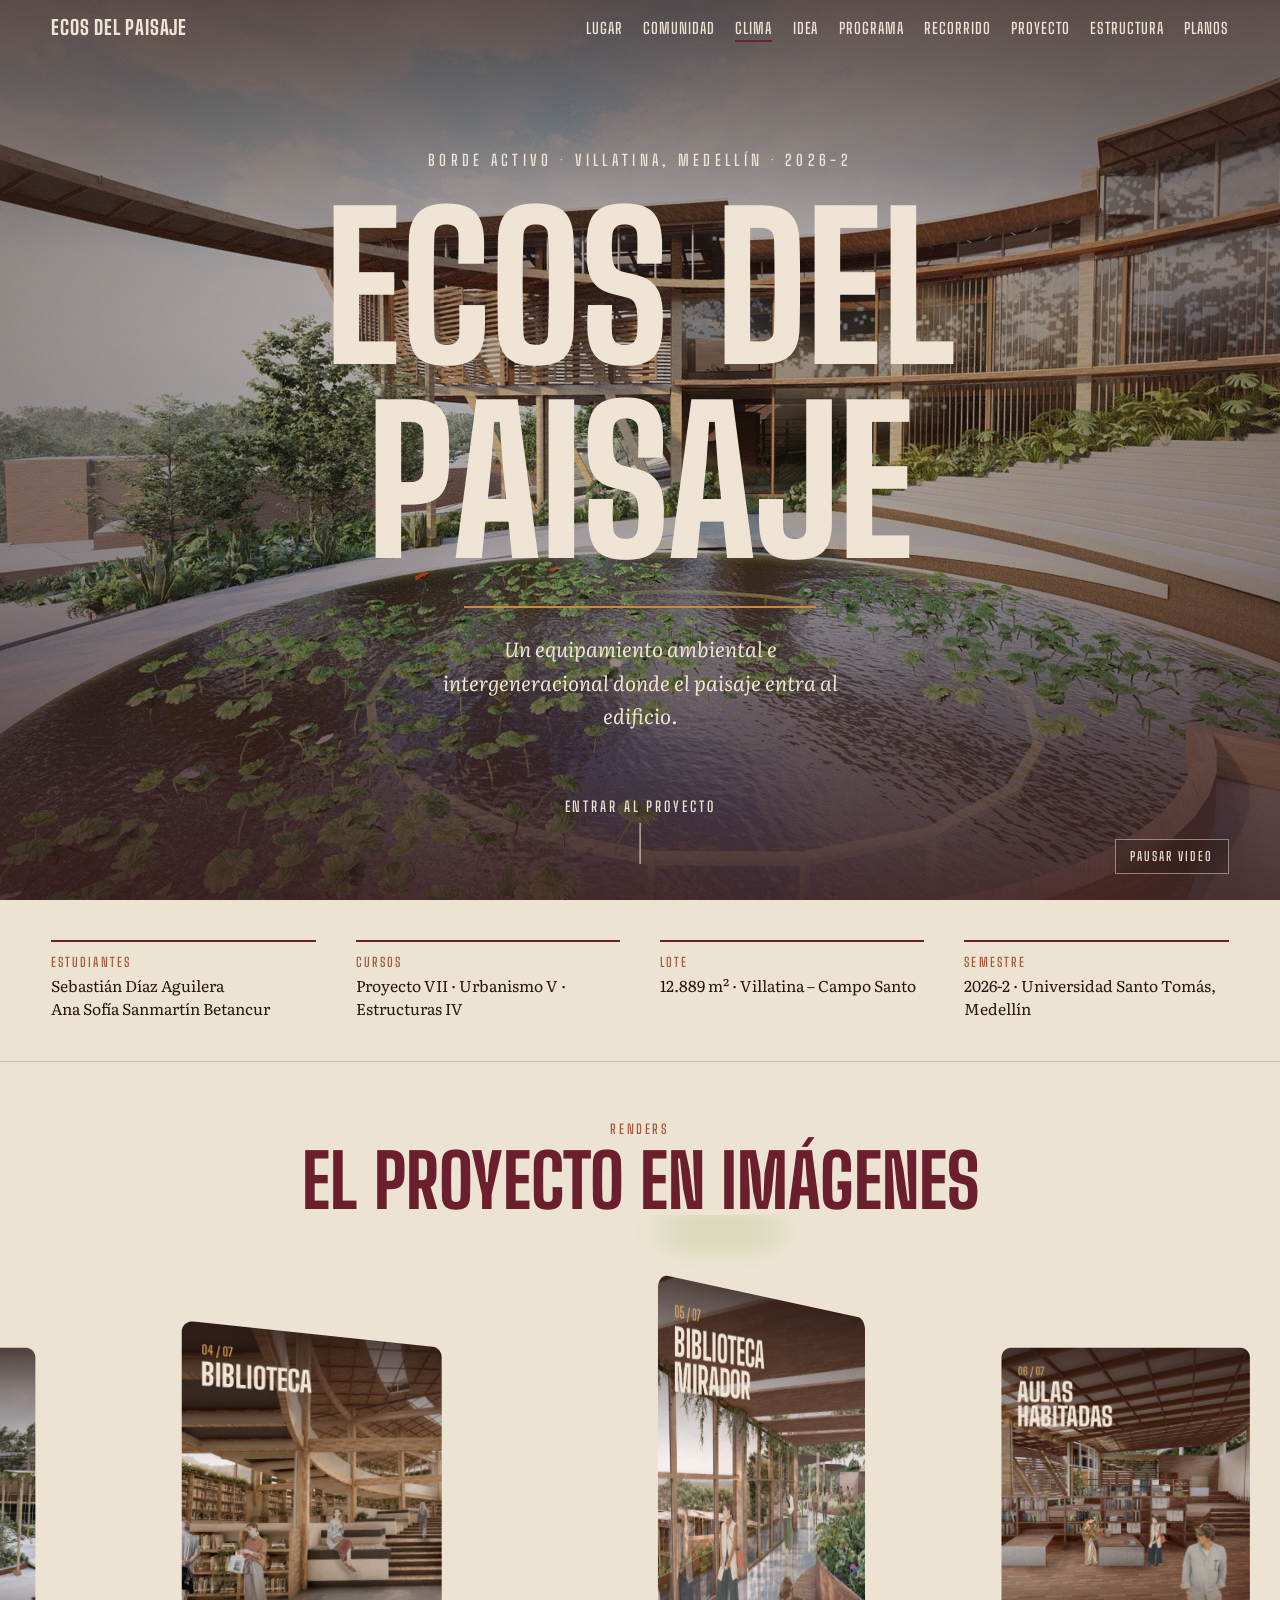
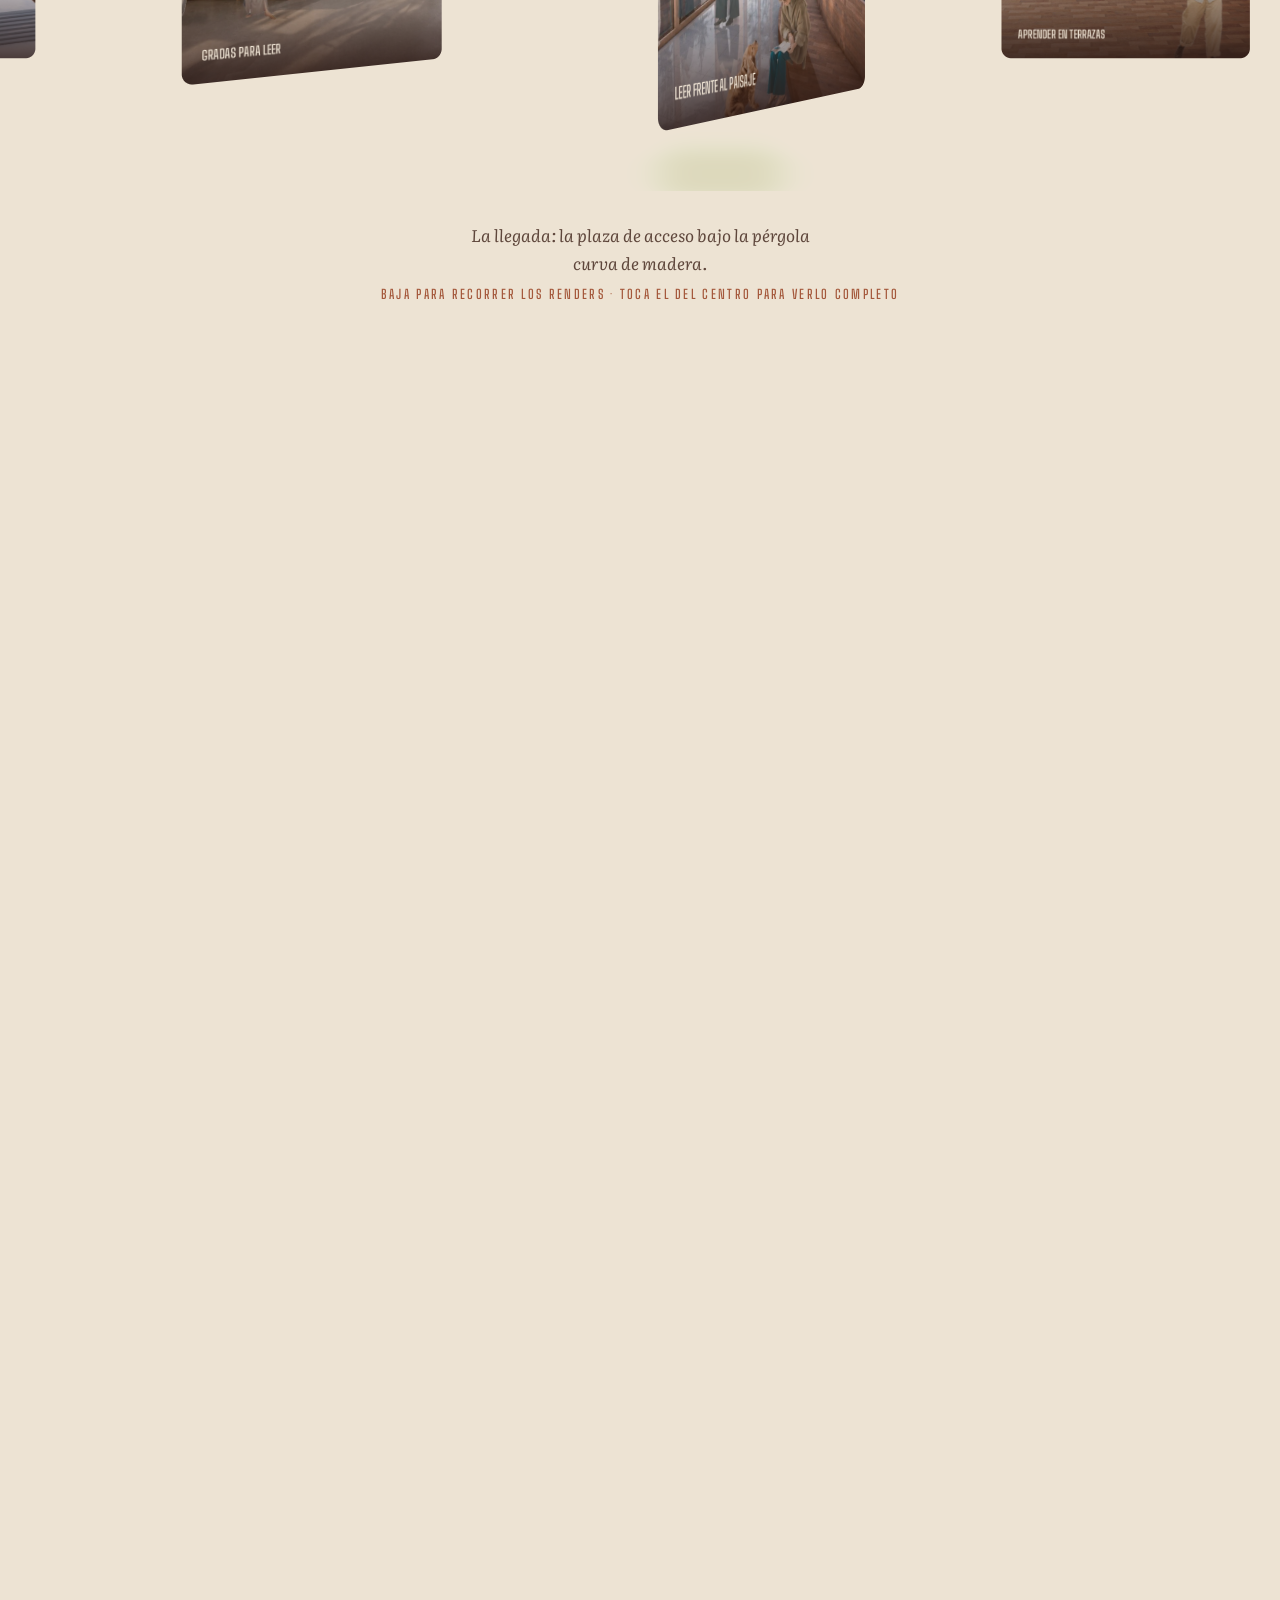
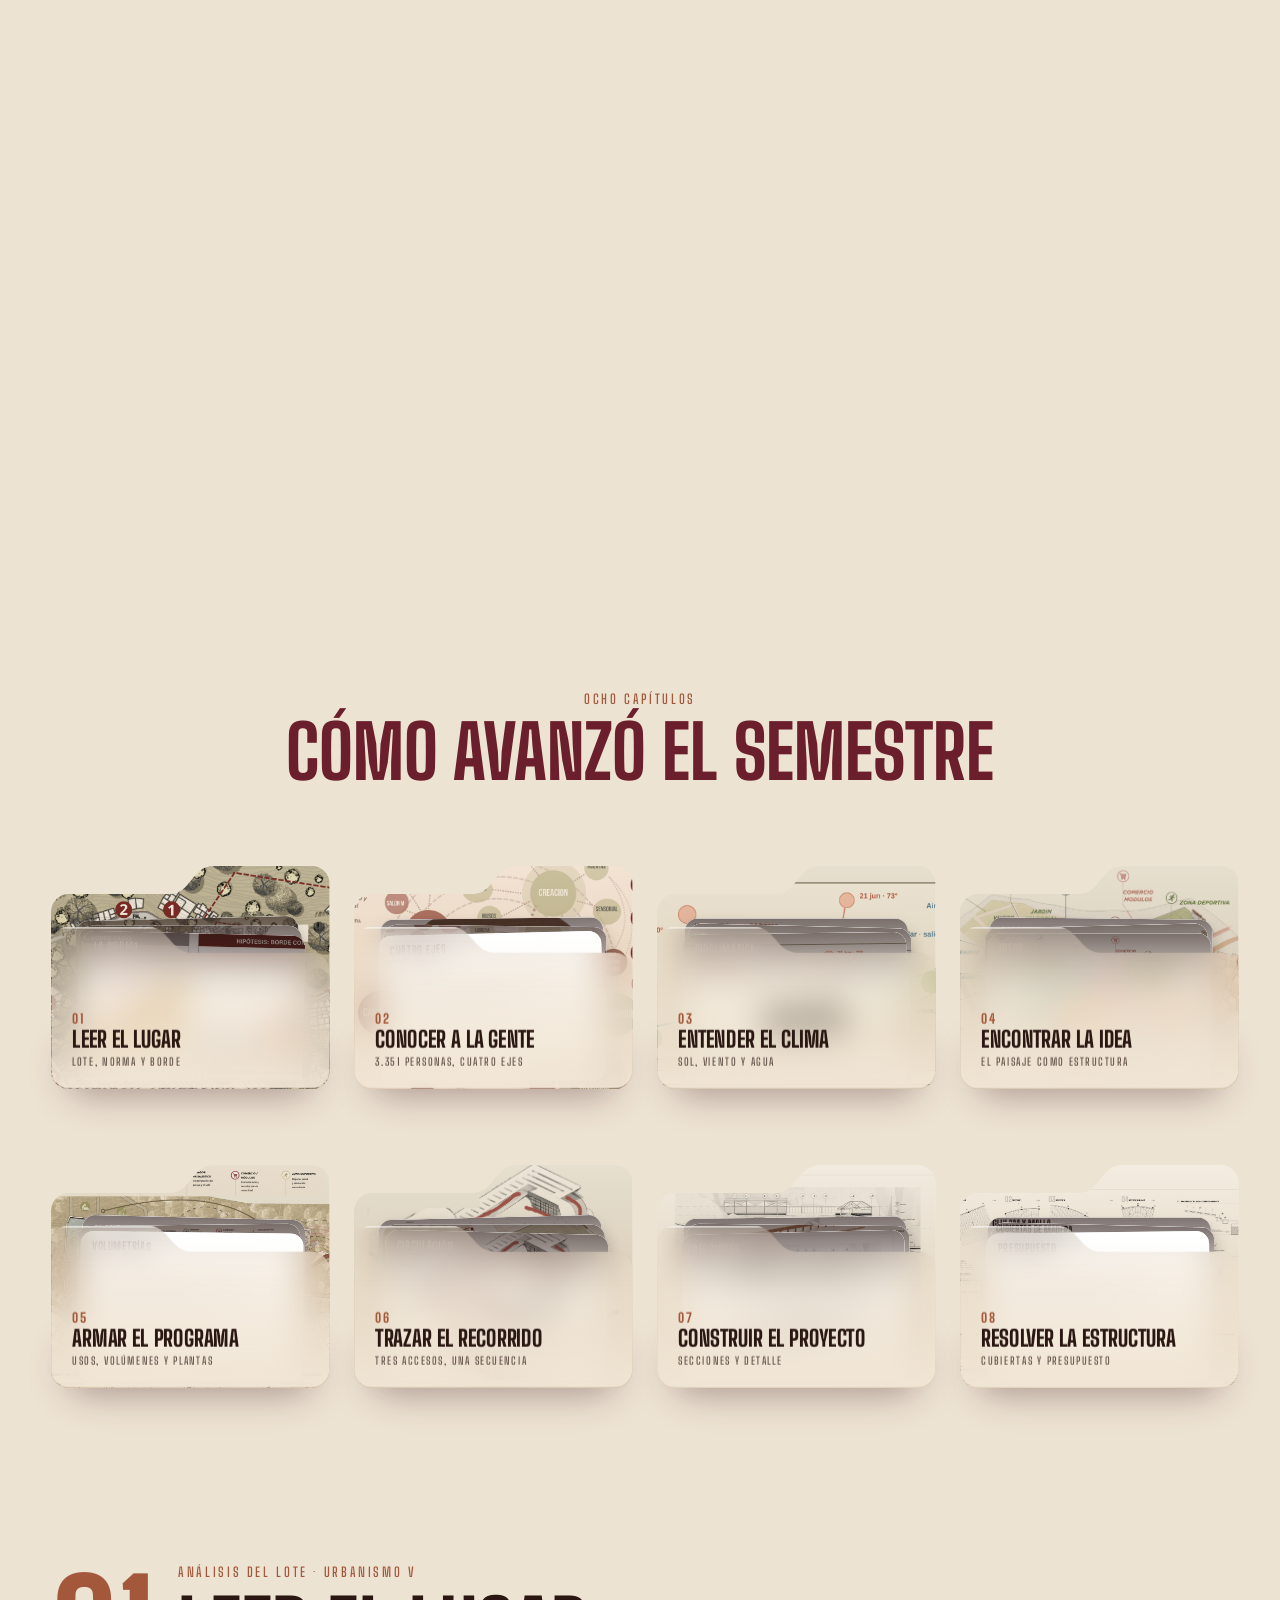
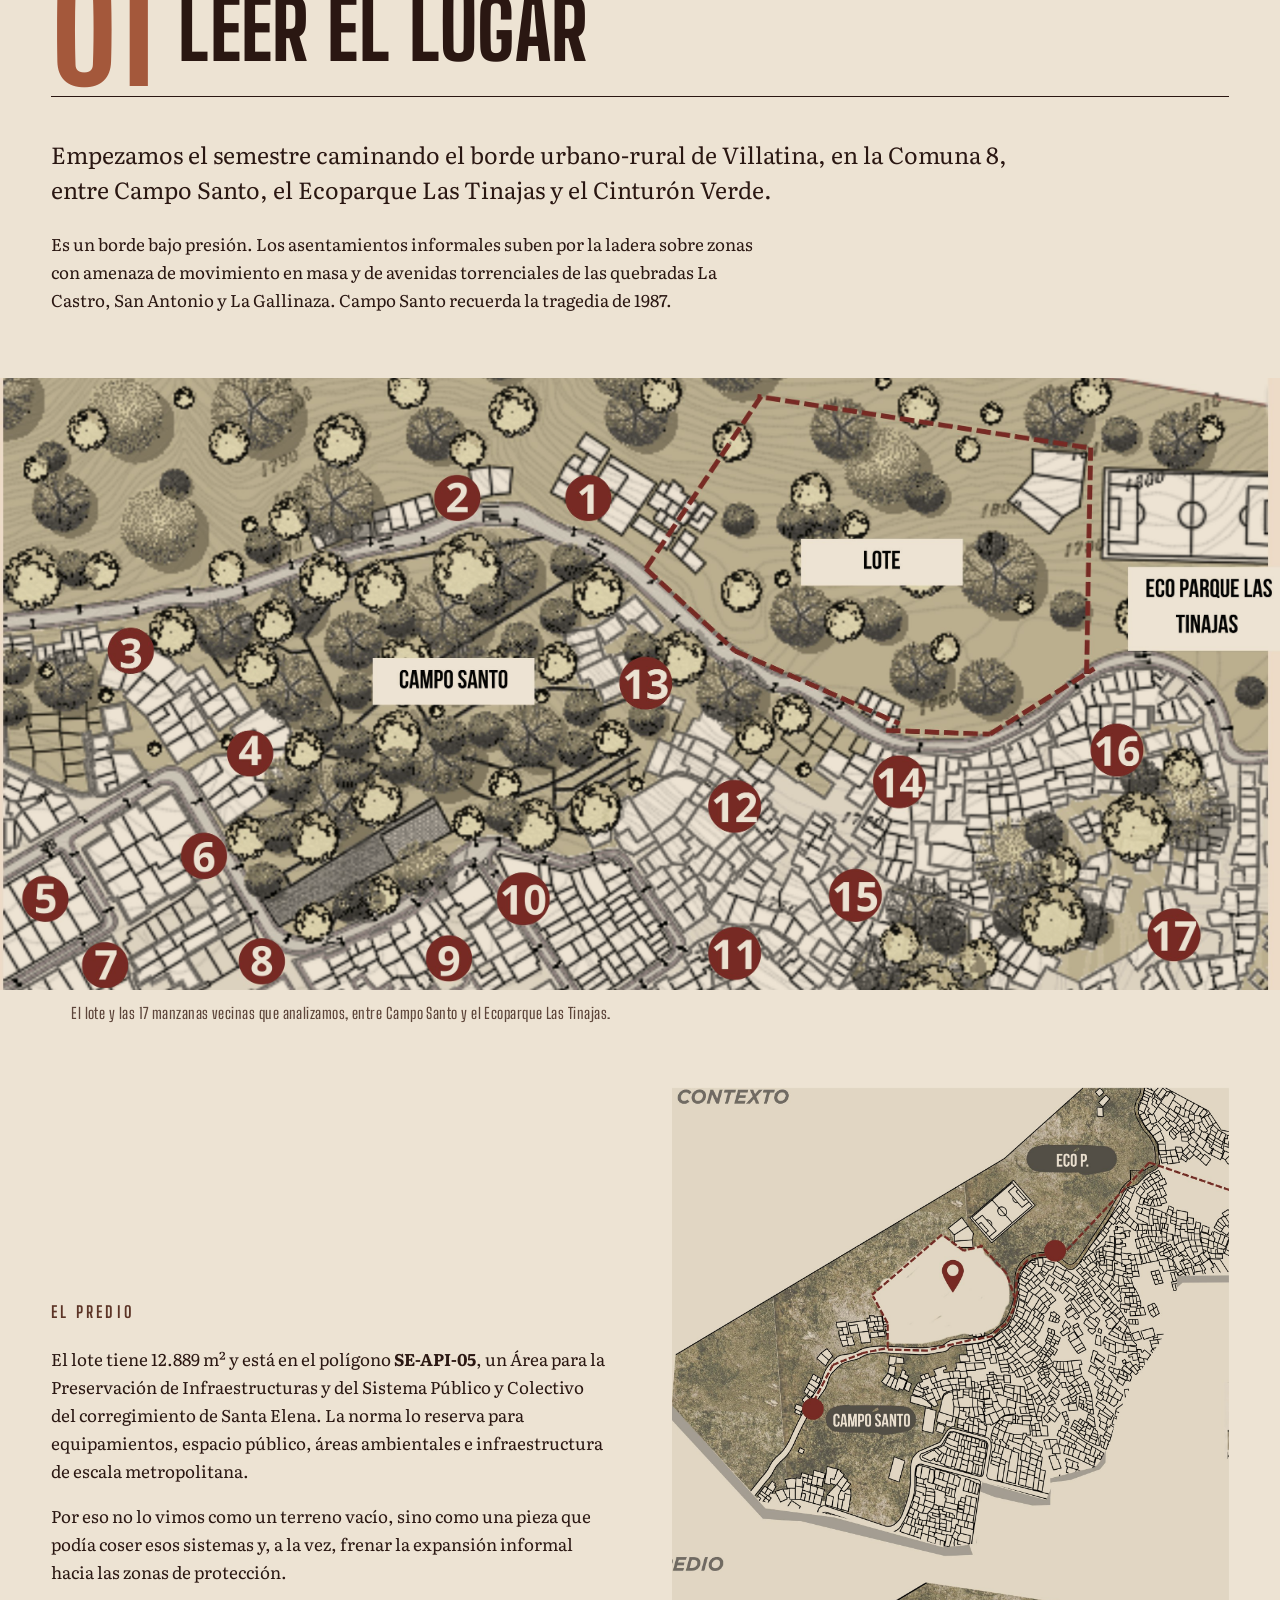
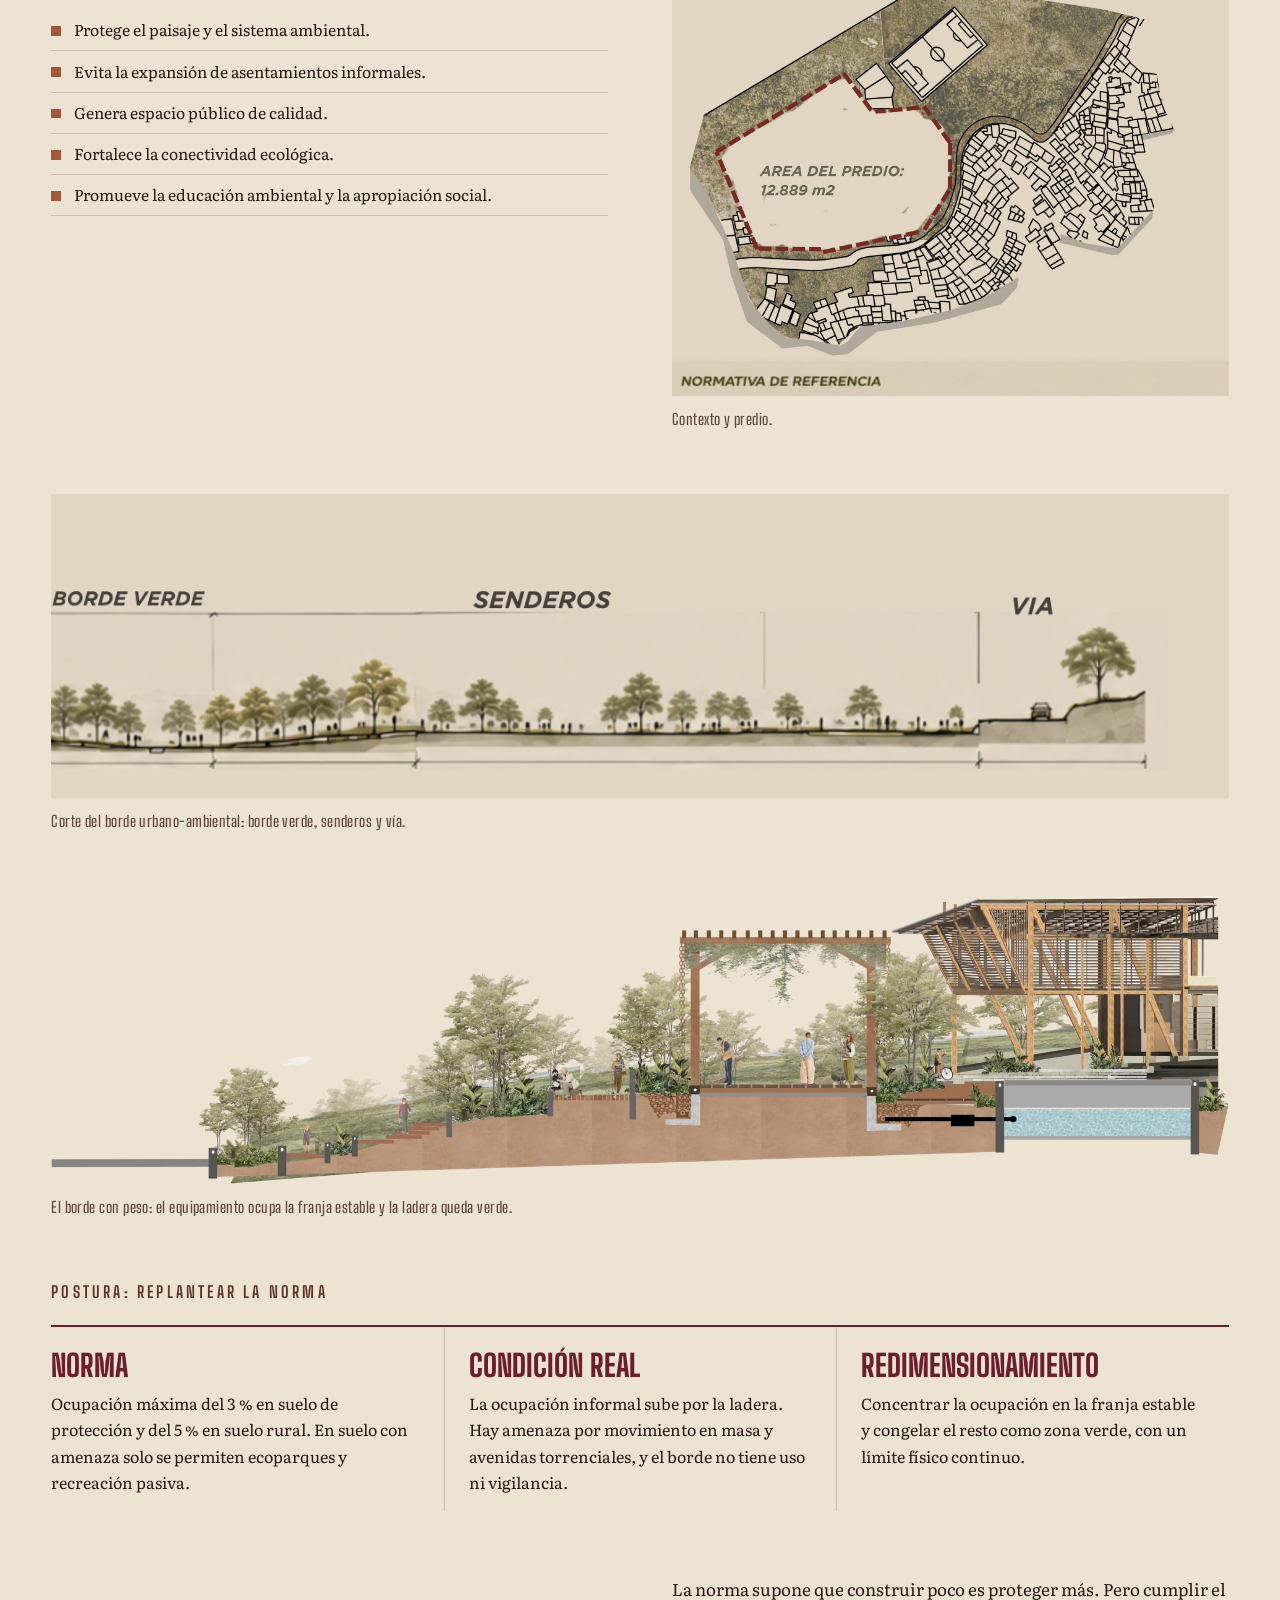
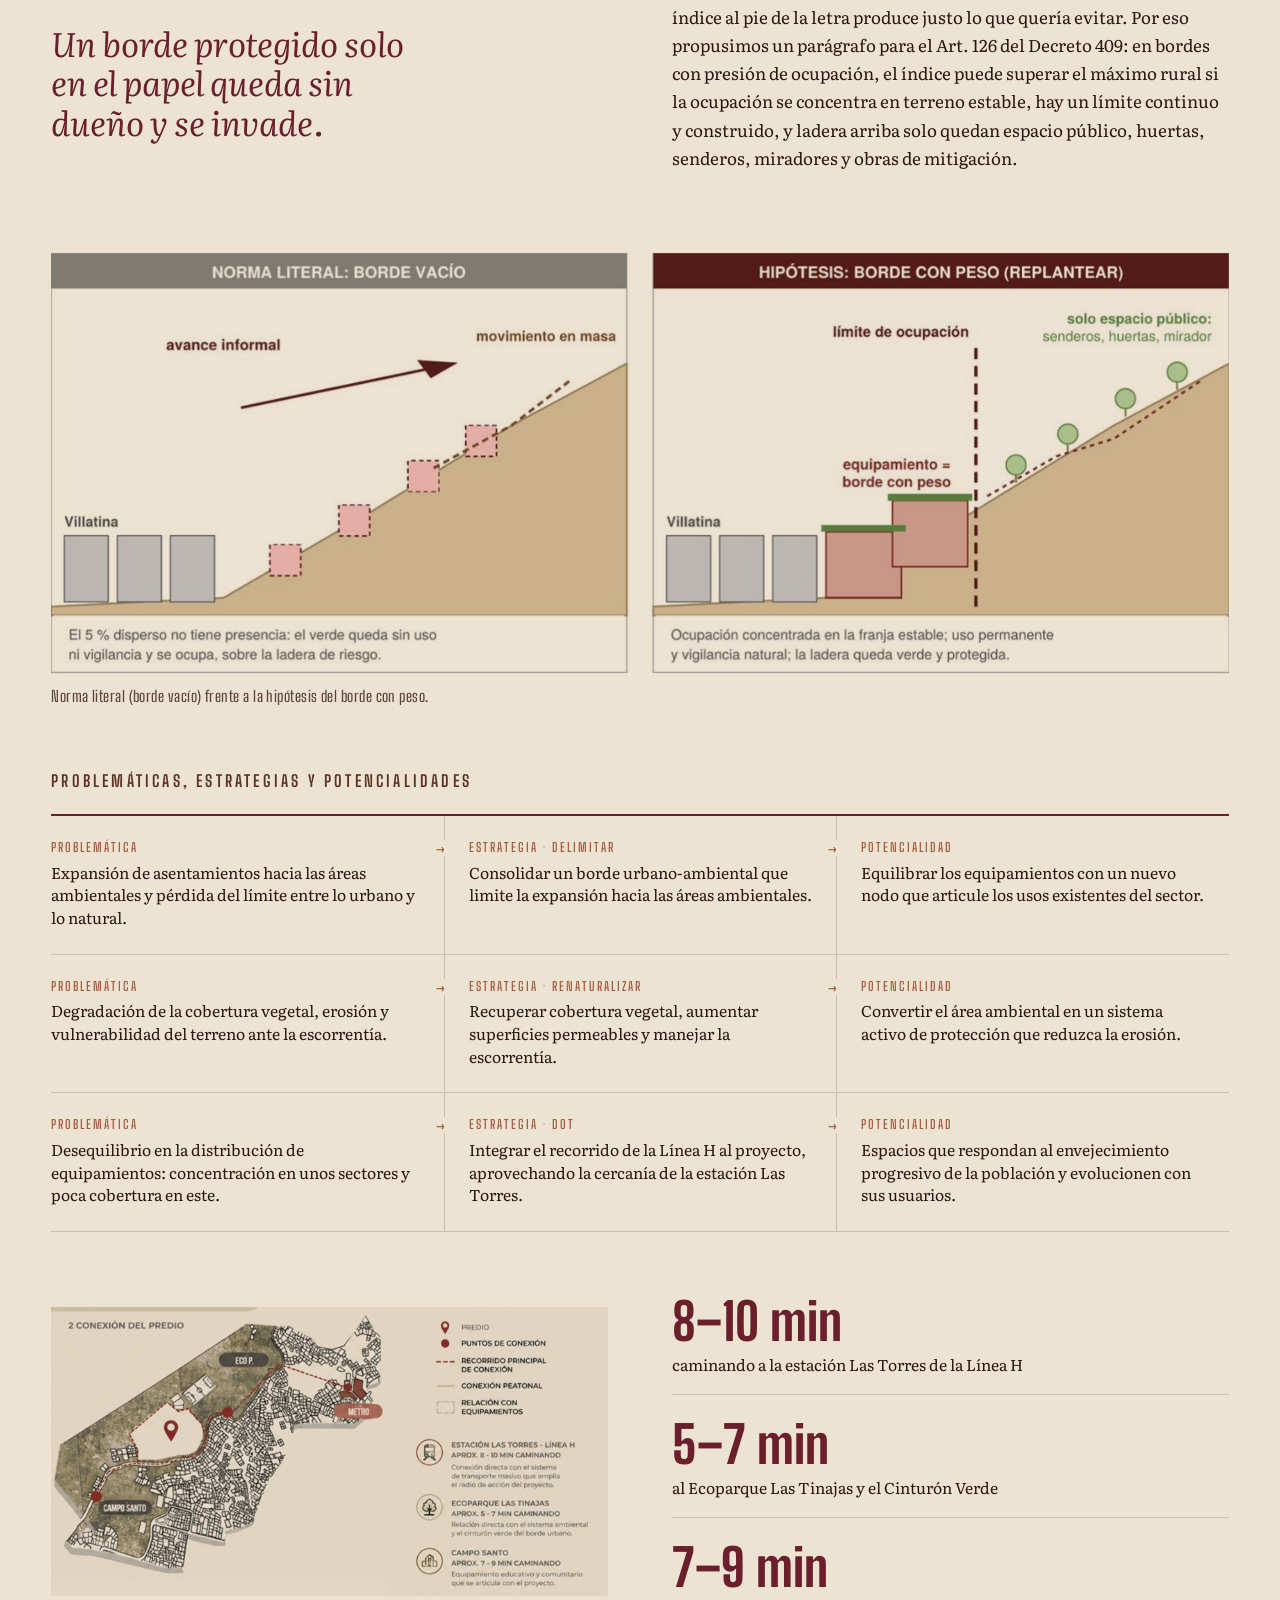
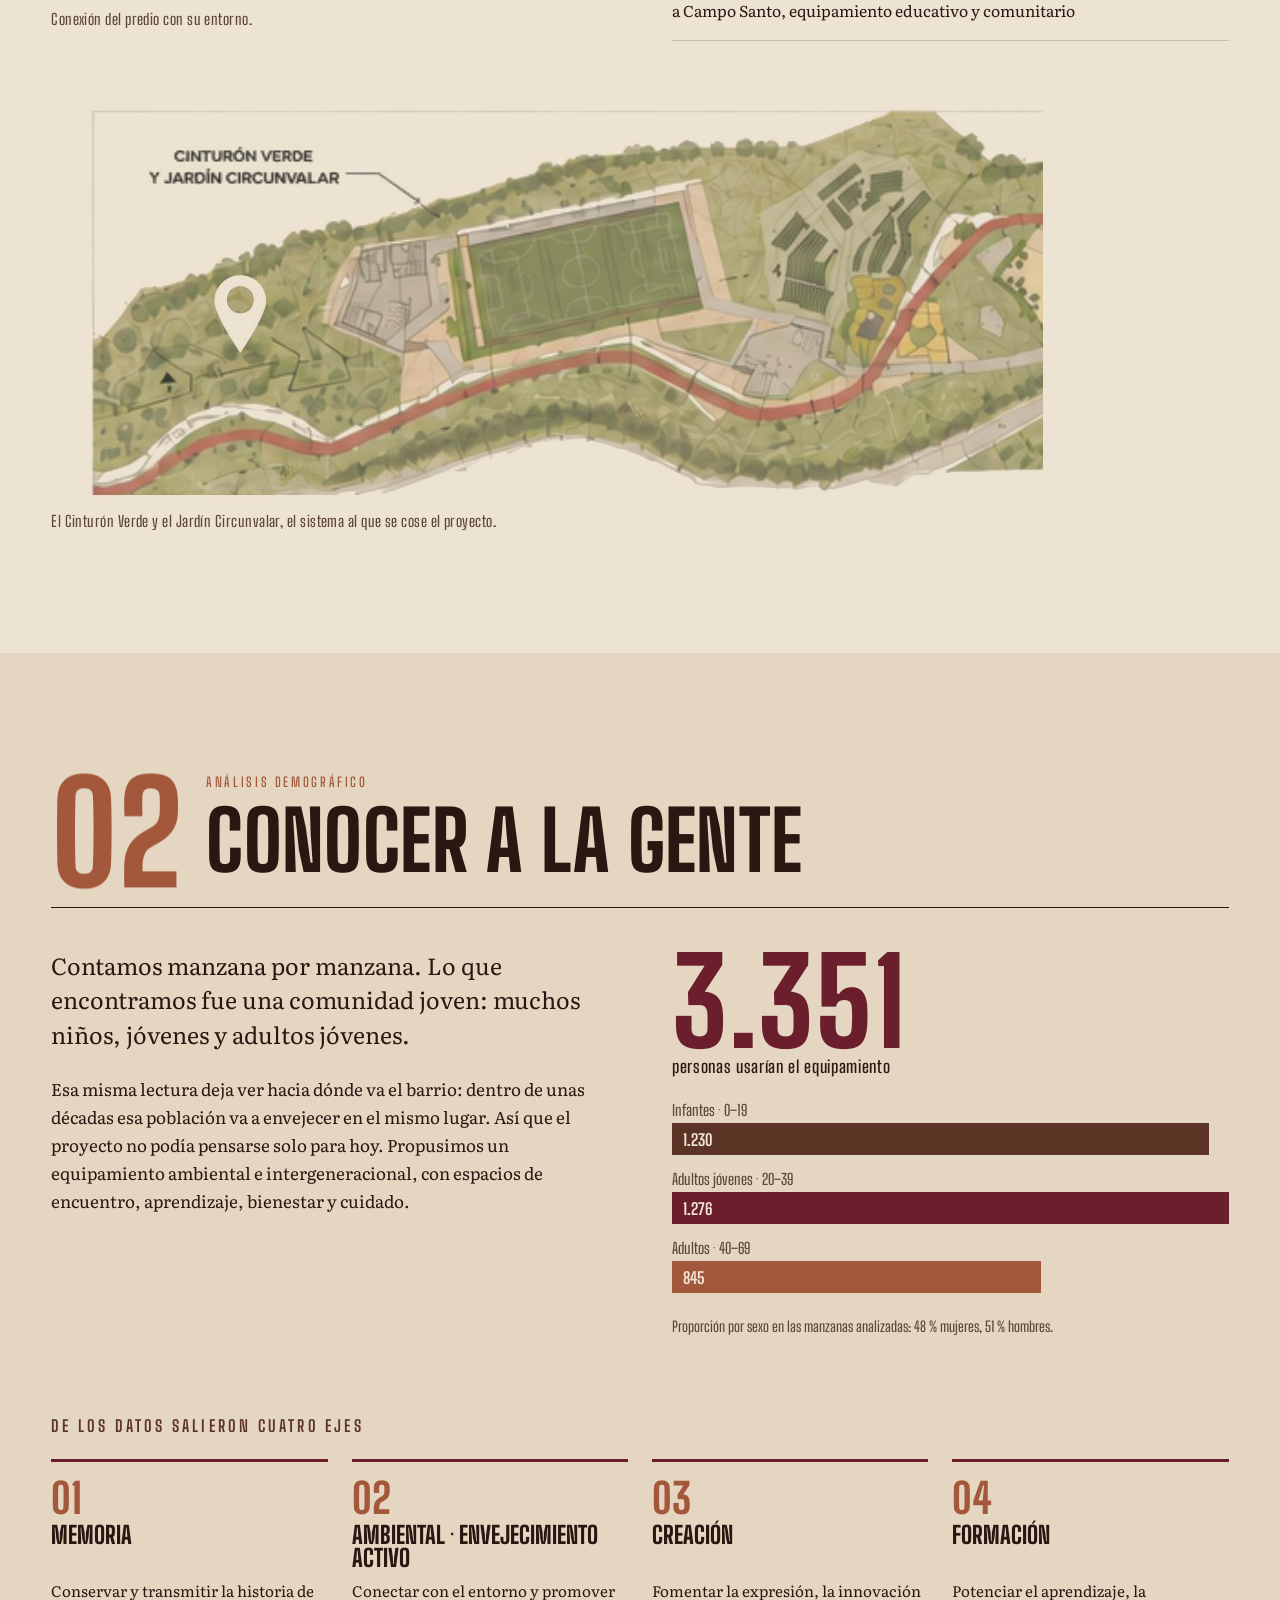
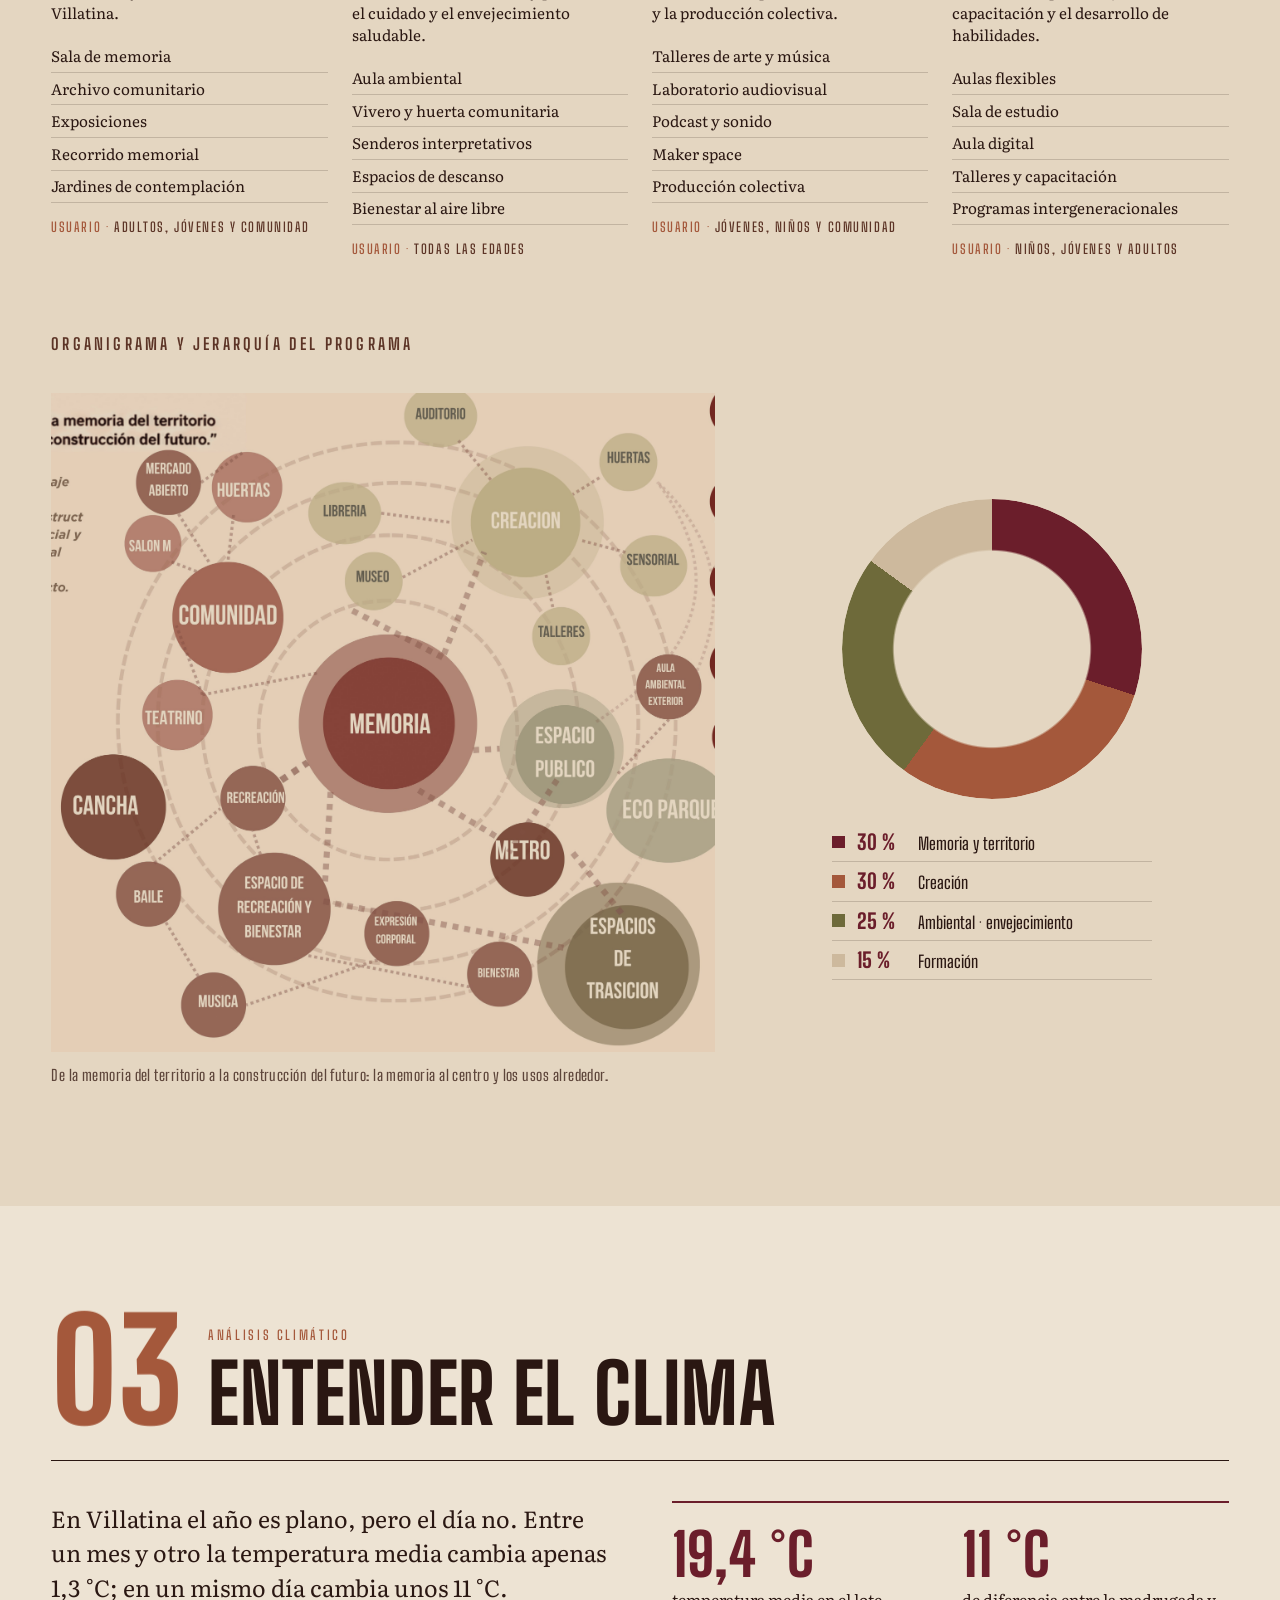
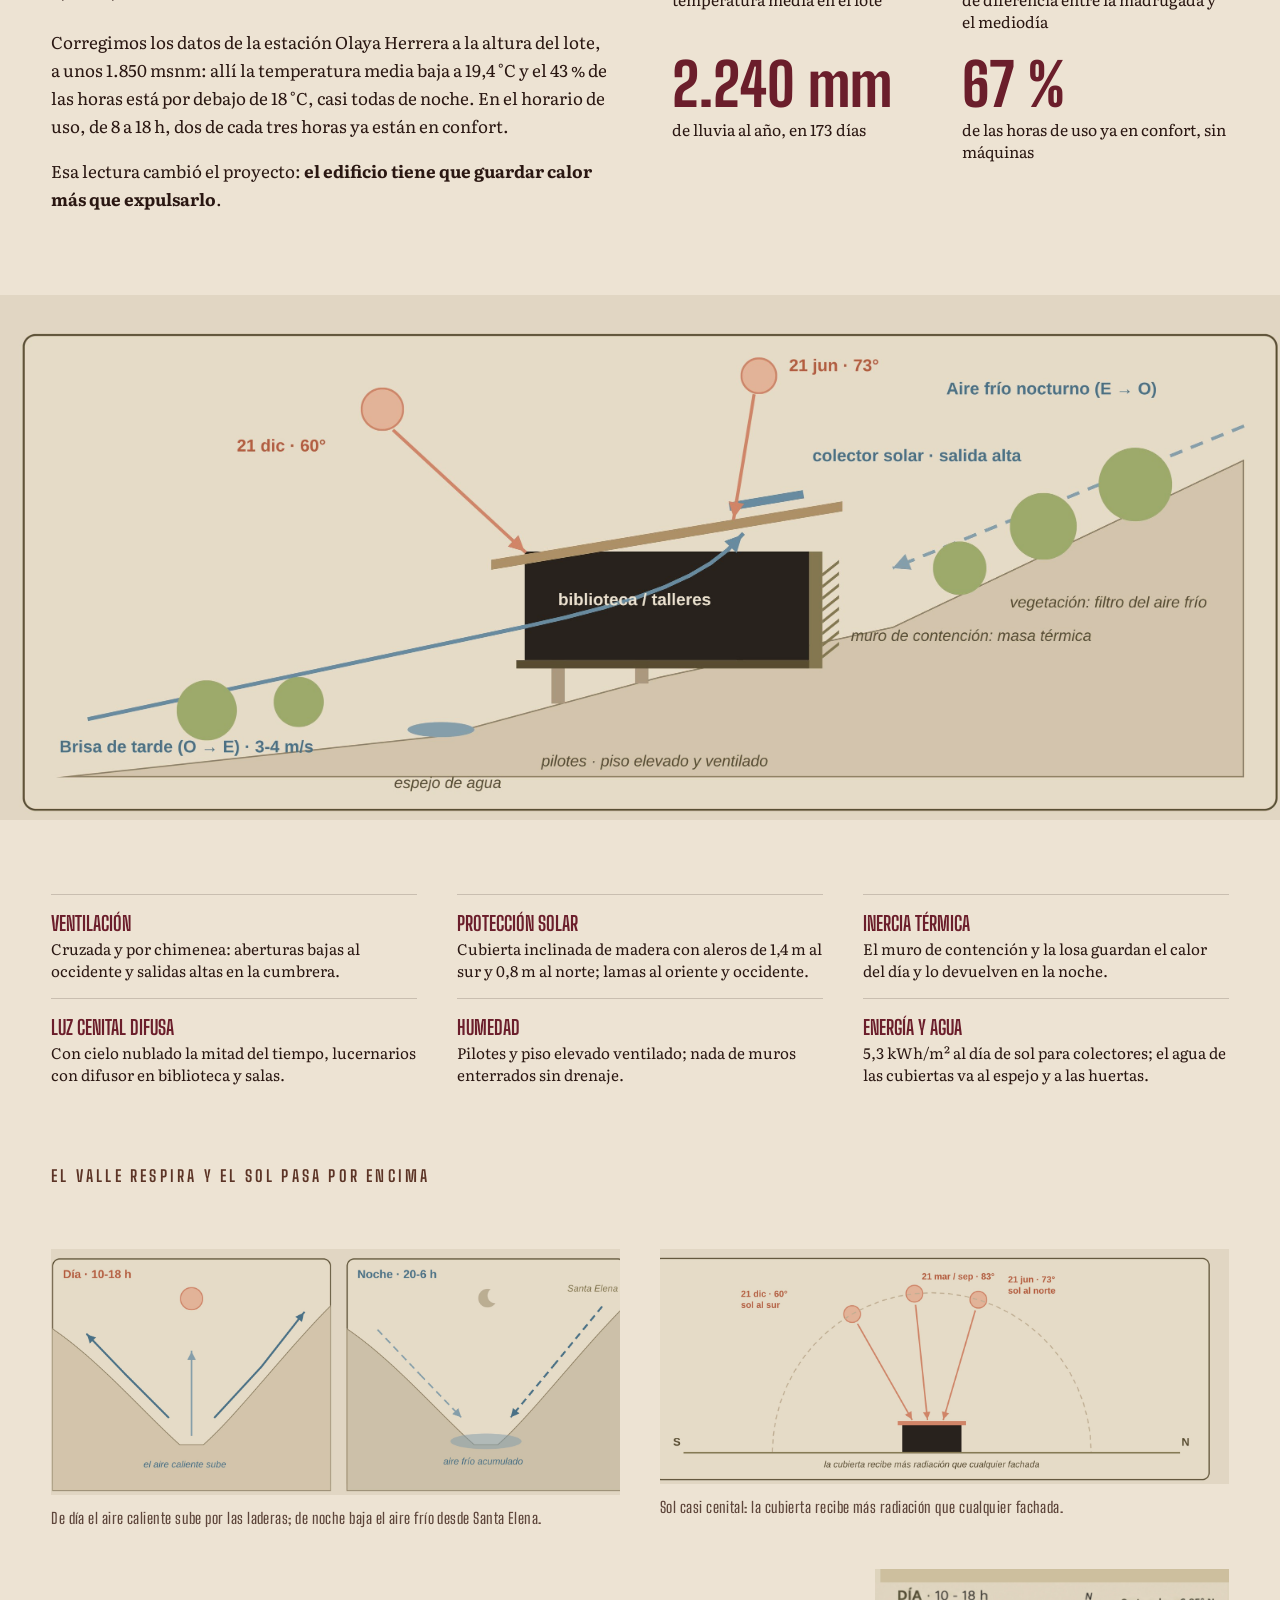
==== commit f73a8944: "Renders: dos vistas nuevas de la biblioteca y carrusel que avanza con el scroll hasta mostrar todos " ====
--- a/original/index.html
+++ b/original/index.html
@@ -8,7 +8,7 @@
 <link rel="preconnect" href="https://fonts.googleapis.com">
 <link rel="preconnect" href="https://fonts.gstatic.com" crossorigin>
 <link href="https://fonts.googleapis.com/css2?family=Big+Shoulders+Display:wght@700;800&family=Big+Shoulders+Text:wght@500;600;700&family=Literata:ital,opsz,wght@0,7..72,400;0,7..72,500;1,7..72,400&display=swap" rel="stylesheet">
-<link rel="stylesheet" href="css/estilos.css?v=video3">
+<link rel="stylesheet" href="css/estilos.css?v=scroll1">
 </head>
 <body>
 
@@ -78,23 +78,27 @@
 
 <!-- RENDERS -->
 <section class="galeria" id="renders" aria-labelledby="renders-t">
-  <header class="galeria__cab">
-    <p class="kicker">Renders</p>
-    <h2 id="renders-t">El proyecto en imágenes</h2>
-  </header>
   <div class="galeria__marco">
+    <header class="galeria__cab">
+      <p class="kicker">Renders</p>
+      <h2 id="renders-t">El proyecto en imágenes</h2>
+    </header>
     <!-- tira simple: se ve siempre; el carrusel 3D la reemplaza cuando logra dibujarse -->
     <ul class="galeria__tira">
       <li><button type="button" class="ampliar" aria-label="Ampliar: Plaza de acceso"><img src="img/render-plaza.jpg" width="2400" height="1350" alt="Render exterior: plaza escalonada con jardineras de ladrillo y una pérgola curva de madera" data-falta="render-plaza.jpg"></button><p>Plaza de acceso</p></li>
       <li><button type="button" class="ampliar" aria-label="Ampliar: Espejo de agua"><img src="img/render-espejo.jpg" width="2400" height="1350" alt="Render exterior: espejo de agua circular con lotos, gradas y la fachada curva de vidrio y madera" data-falta="render-espejo.jpg"></button><p>Espejo de agua</p></li>
       <li><button type="button" class="ampliar" aria-label="Ampliar: El conjunto desde arriba"><img src="img/render-aereo.jpg" width="2400" height="1350" alt="Render aéreo del conjunto: volúmenes de madera alrededor de la plaza y el espejo de agua" data-falta="render-aereo.jpg"></button><p>El conjunto desde arriba</p></li>
+      <li><button type="button" class="ampliar" aria-label="Ampliar: Biblioteca"><img src="img/render-biblioteca-gradas.jpg" width="1920" height="1080" alt="Render interior de la biblioteca con estanterías de madera, gradas y personas leyendo" data-falta="render-biblioteca-gradas.jpg"></button><p>Biblioteca</p></li>
+      <li><button type="button" class="ampliar" aria-label="Ampliar: Biblioteca mirador"><img src="img/render-biblioteca-mirador.jpg" width="1672" height="941" alt="Render del corredor vidriado de la biblioteca con jardineras y vista al conjunto" data-falta="render-biblioteca-mirador.jpg"></button><p>Biblioteca mirador</p></li>
       <li><button type="button" class="ampliar" aria-label="Ampliar: Aulas habitadas"><img src="img/render-aulas-habitadas.jpg" width="2400" height="1350" alt="Render interior de las aulas con personas entre las estanterías" data-falta="render-aulas-habitadas.jpg"></button><p>Aulas habitadas</p></li>
       <li><button type="button" class="ampliar" aria-label="Ampliar: Aulas"><img src="img/render-aulas.jpg" width="2400" height="1350" alt="Render interior de las aulas: estanterías de madera en terrazas y cubierta de casetones" data-falta="render-aulas.jpg"></button><p>Aulas</p></li>
     </ul>
-    <div class="galeria__escena" id="carrusel-renders" data-warp="0" data-glow="#CDB99D"></div>
-  </div>
-  <p class="galeria__pie" id="carrusel-pie">La llegada: la plaza de acceso bajo la pérgola curva de madera.</p>
-  <p class="galeria__ayuda">Arrastra para girar · toca el render del centro para verlo completo</p>
+    <div class="galeria__escena" id="carrusel-renders" data-warp="0" data-glow="#CDB99D" data-scroll></div>
+    <span class="galeria__avance" aria-hidden="true"></span>
+  
+    <p class="galeria__pie" id="carrusel-pie">La llegada: la plaza de acceso bajo la pérgola curva de madera.</p>
+    <p class="galeria__ayuda">Baja para recorrer los renders · toca el del centro para verlo completo</p>
+  </div>
 </section>
 
 <!-- BITÁCORA: una carpeta por capítulo -->
@@ -734,6 +738,6 @@
 </dialog>
 
 <script src="js/main.js?v=video3"></script>
-<script src="js/carrusel.js?v=1" defer></script>
+<script src="js/carrusel.js?v=scroll1" defer></script>
 </body>
 </html>
--- a/original/css/estilos.css
+++ b/original/css/estilos.css
@@ -657,3 +657,11 @@
 @media (prefers-reduced-motion: reduce) { .gf-sheet, .gf-front { transition-duration: 0s; } }
 
 .bitacora { background: none; color: inherit; }
+
+/* ---------- carrusel que avanza con el scroll ---------- */
+.galeria--scroll { height: calc(100svh + var(--pasos, 7) * 55svh); overflow: visible; padding-top: 0; padding-bottom: 0; }
+.galeria--scroll .galeria__marco { position: sticky; top: 0; height: 100svh; margin-top: 0; display: flex; flex-direction: column; justify-content: center; overflow: hidden; }
+.galeria--scroll .galeria__cab { position: relative; z-index: 2; }
+.galeria--scroll .galeria__escena { height: min(64svh, 600px); }
+.galeria__avance { display: none; }
+.galeria--scroll .galeria__avance { display: block; width: min(320px, 60vw); height: 2px; margin: .6rem auto 1.2rem; background: var(--vino); transform-origin: left; transform: scaleX(0); box-shadow: 0 0 0 1px rgba(107, 30, 43, .12); }
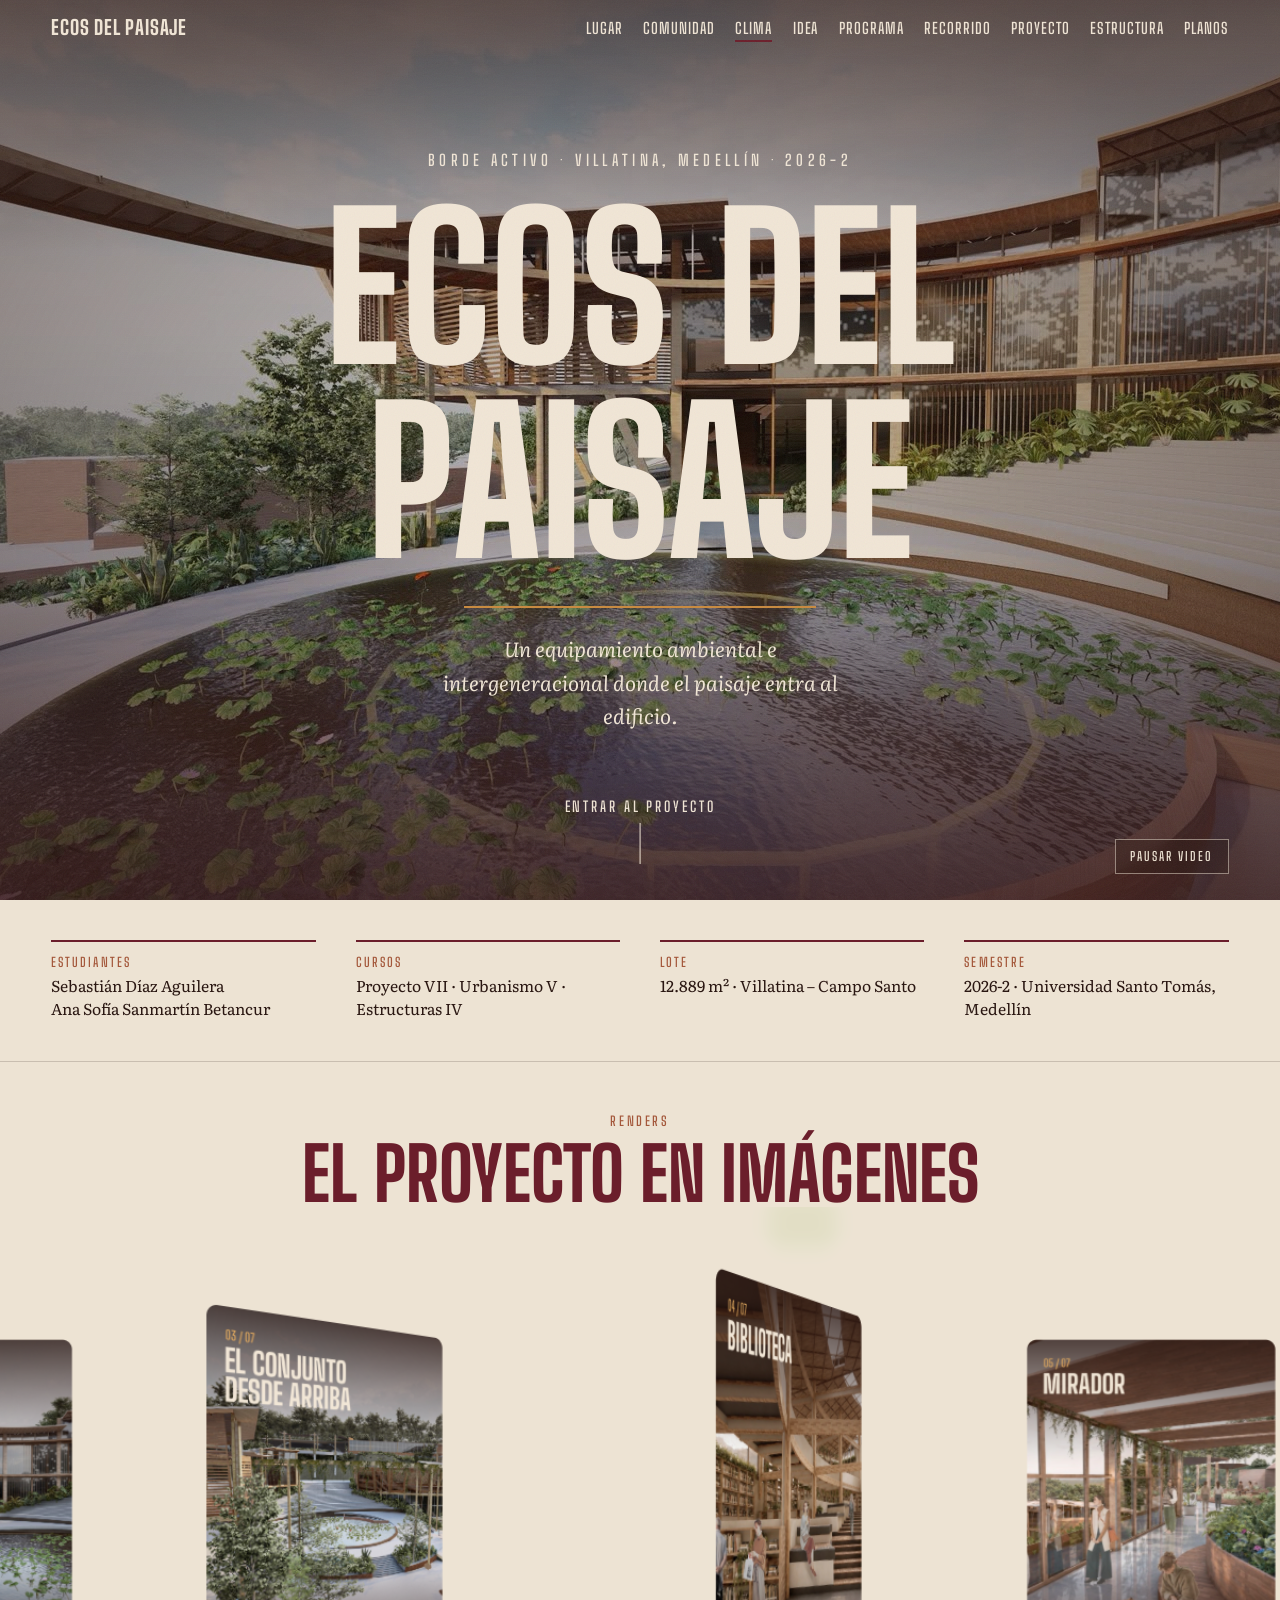
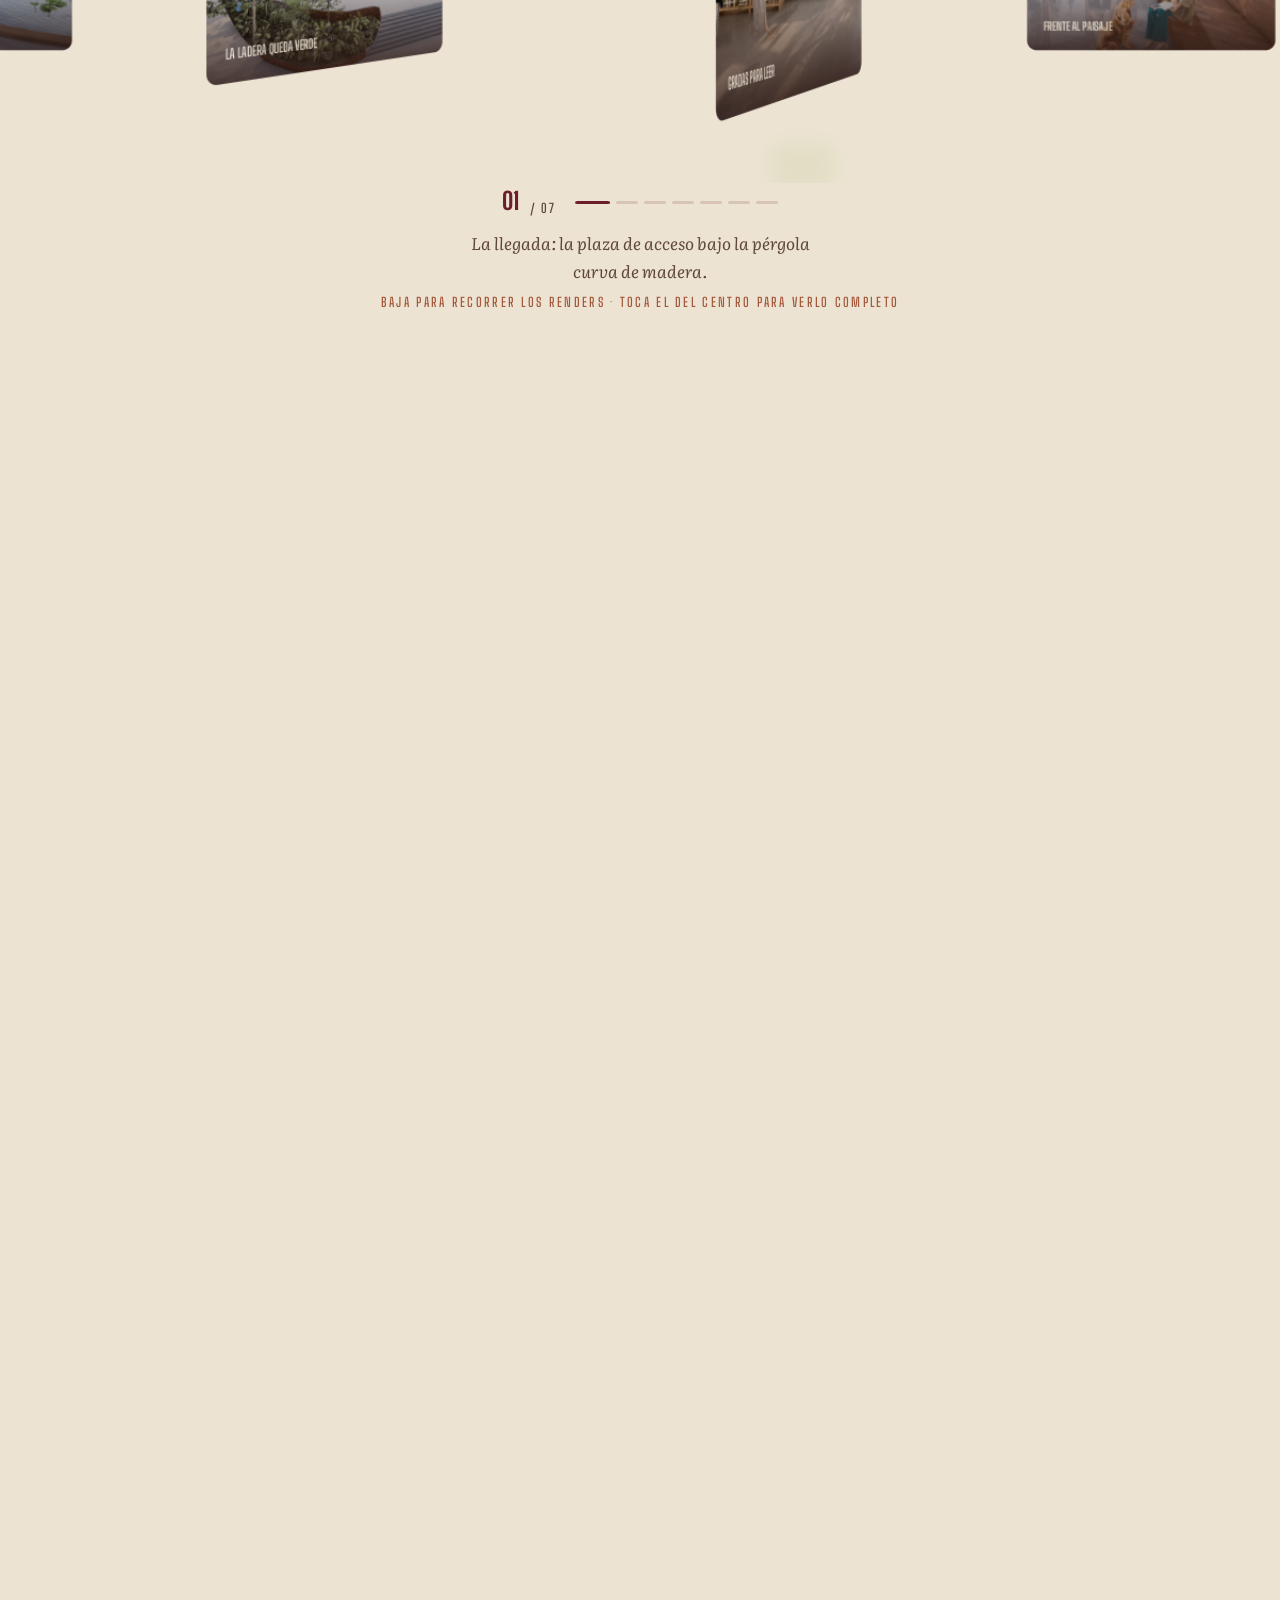
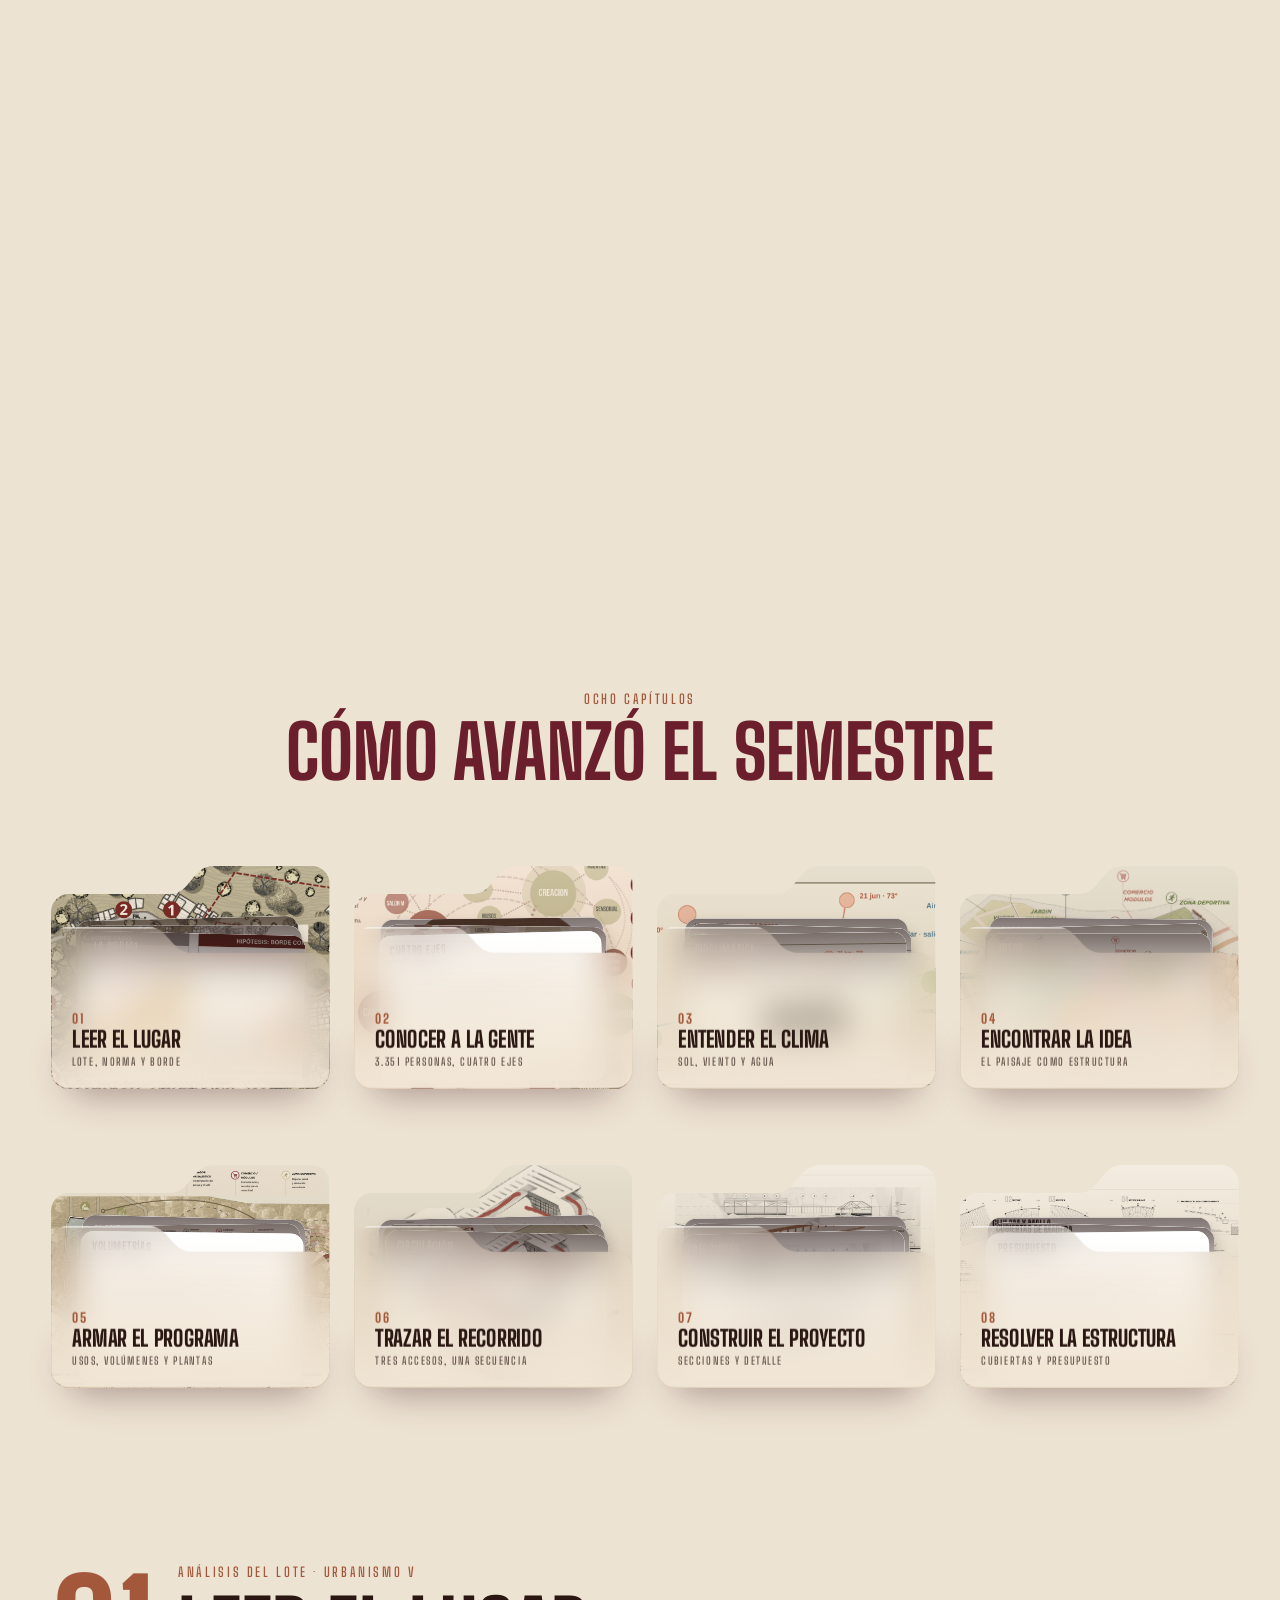
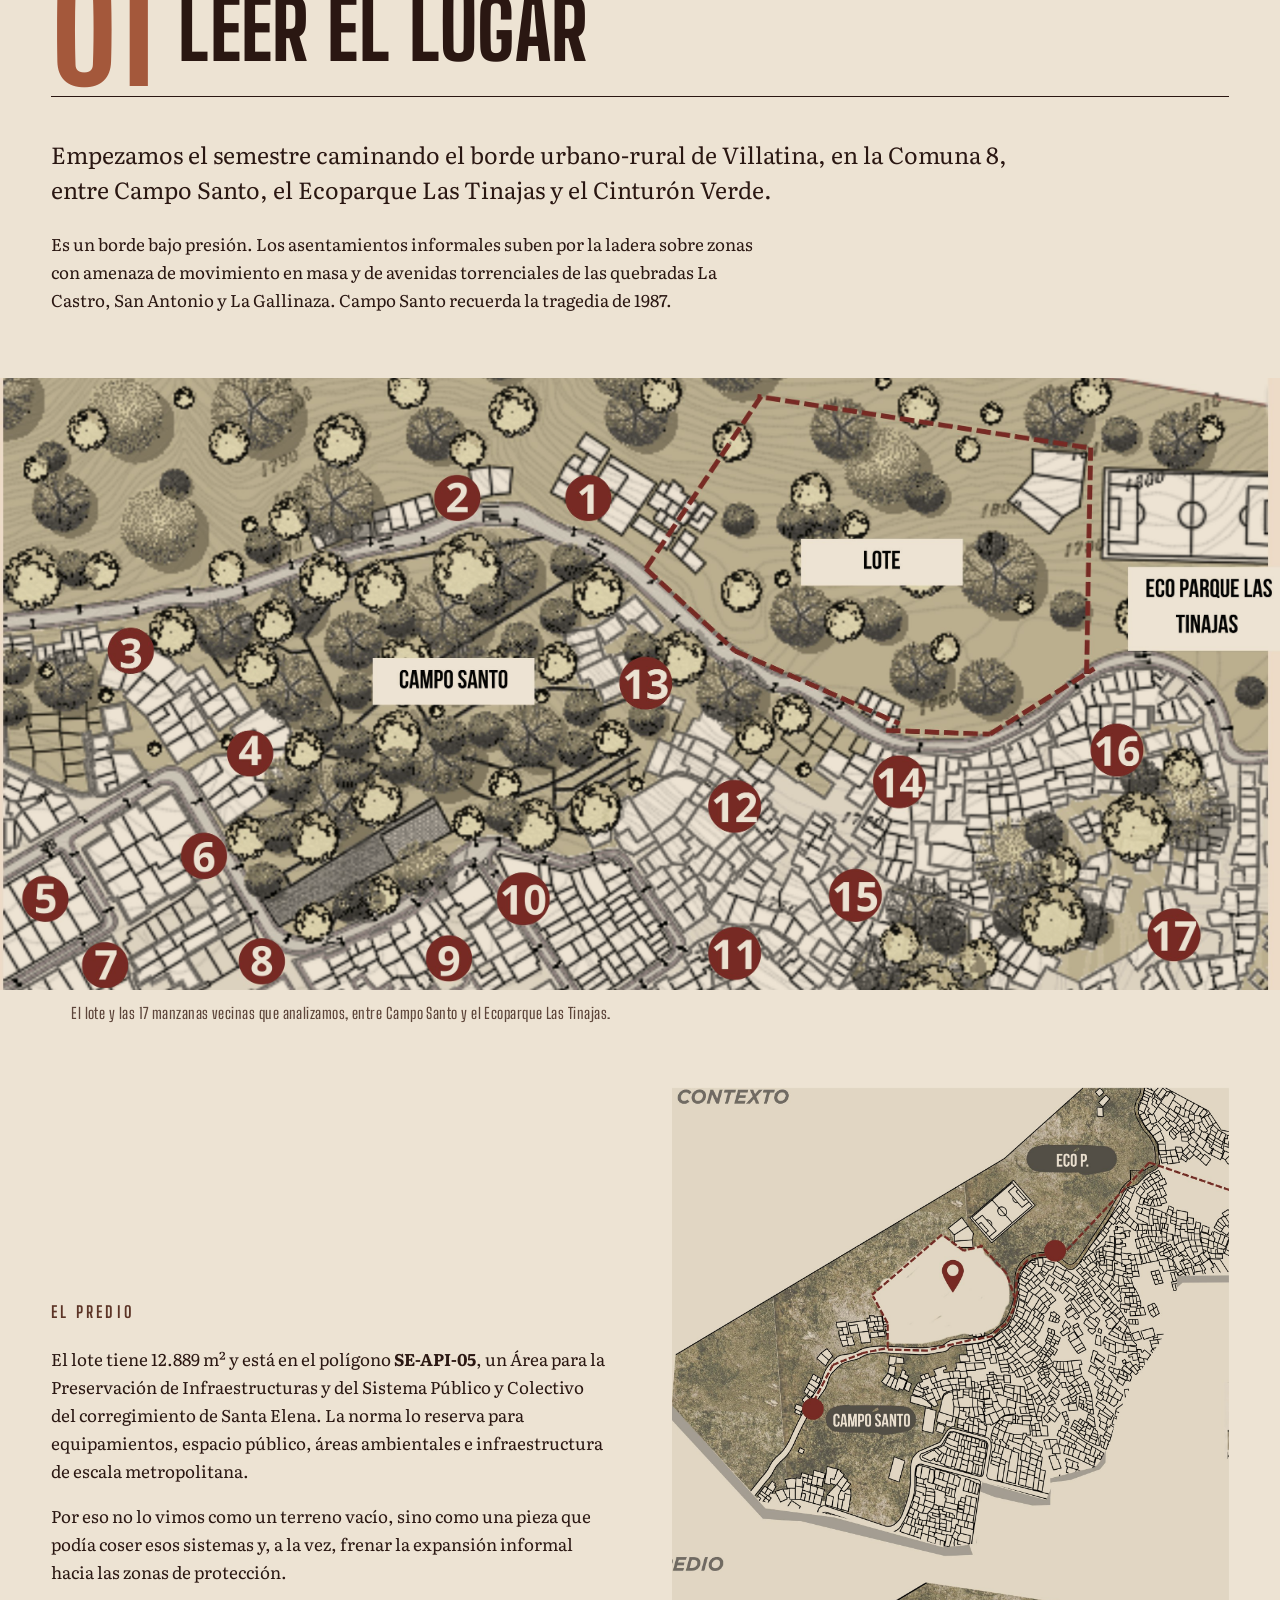
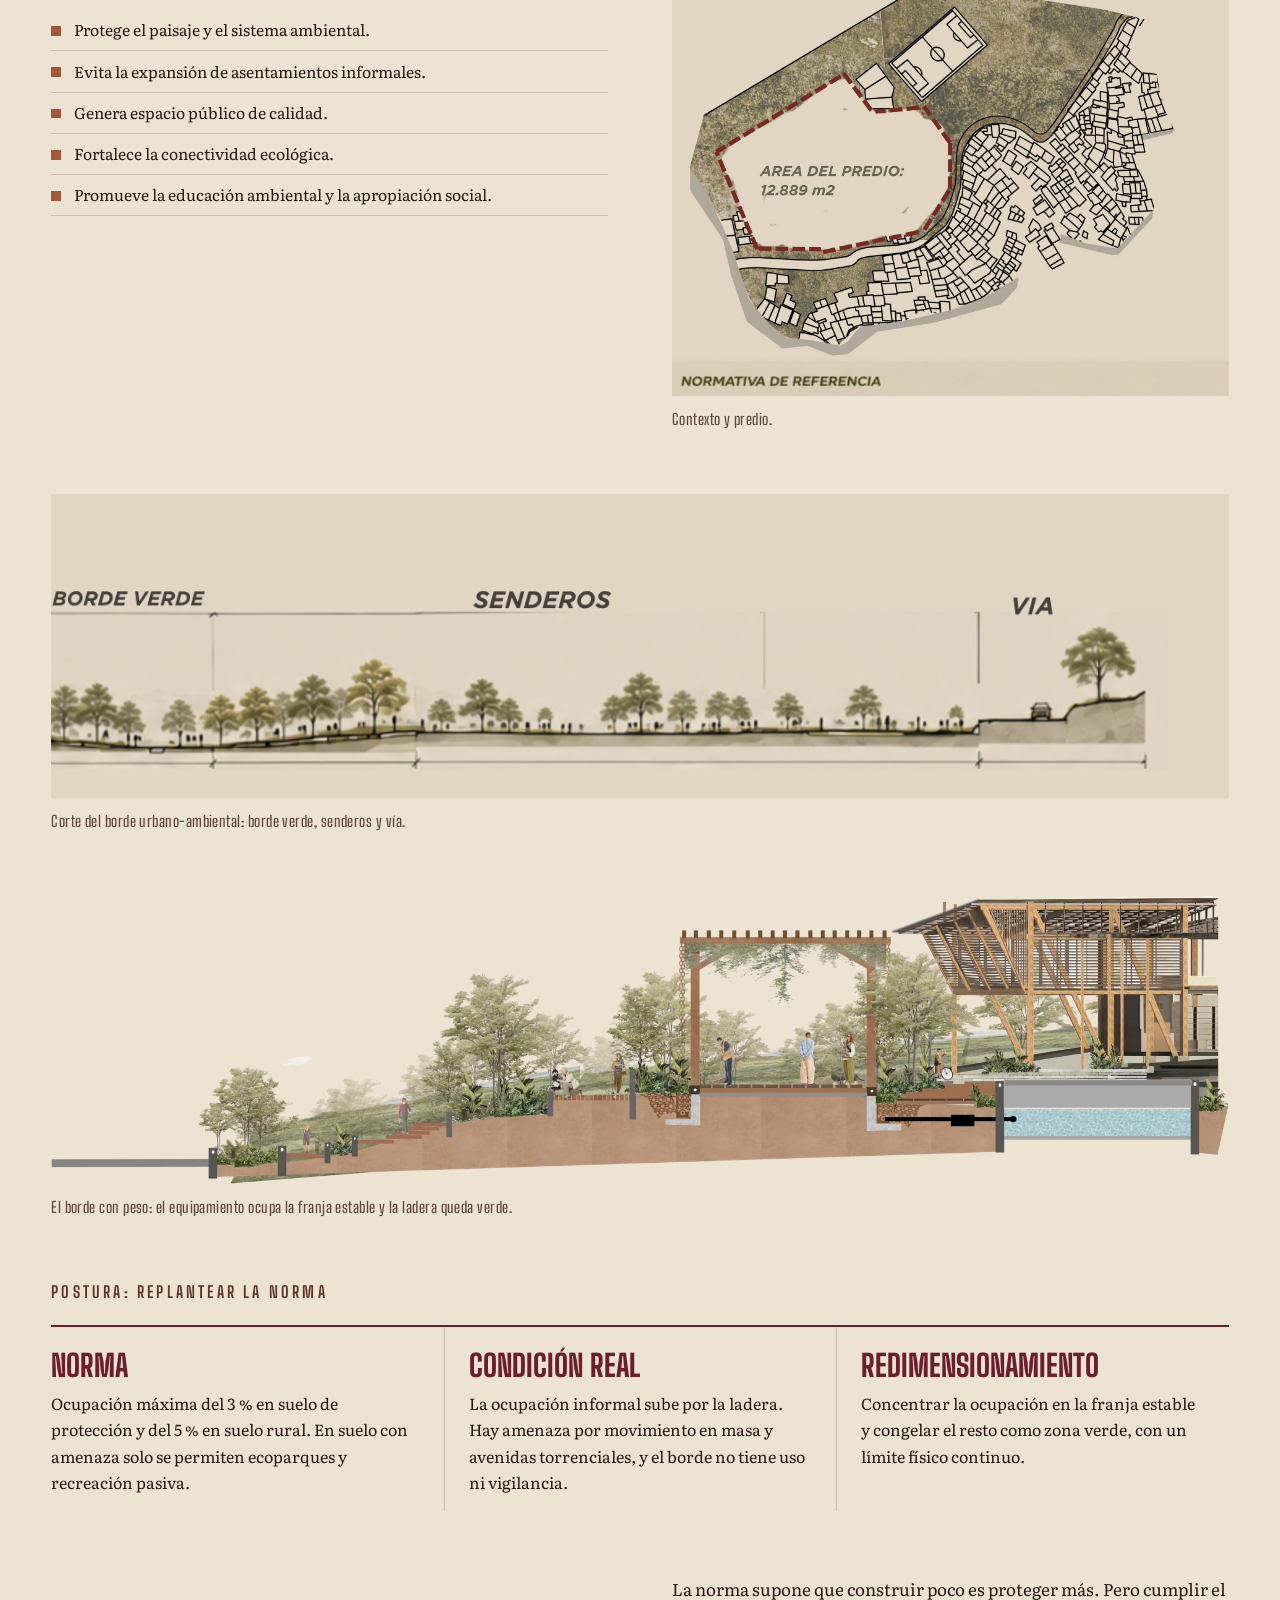
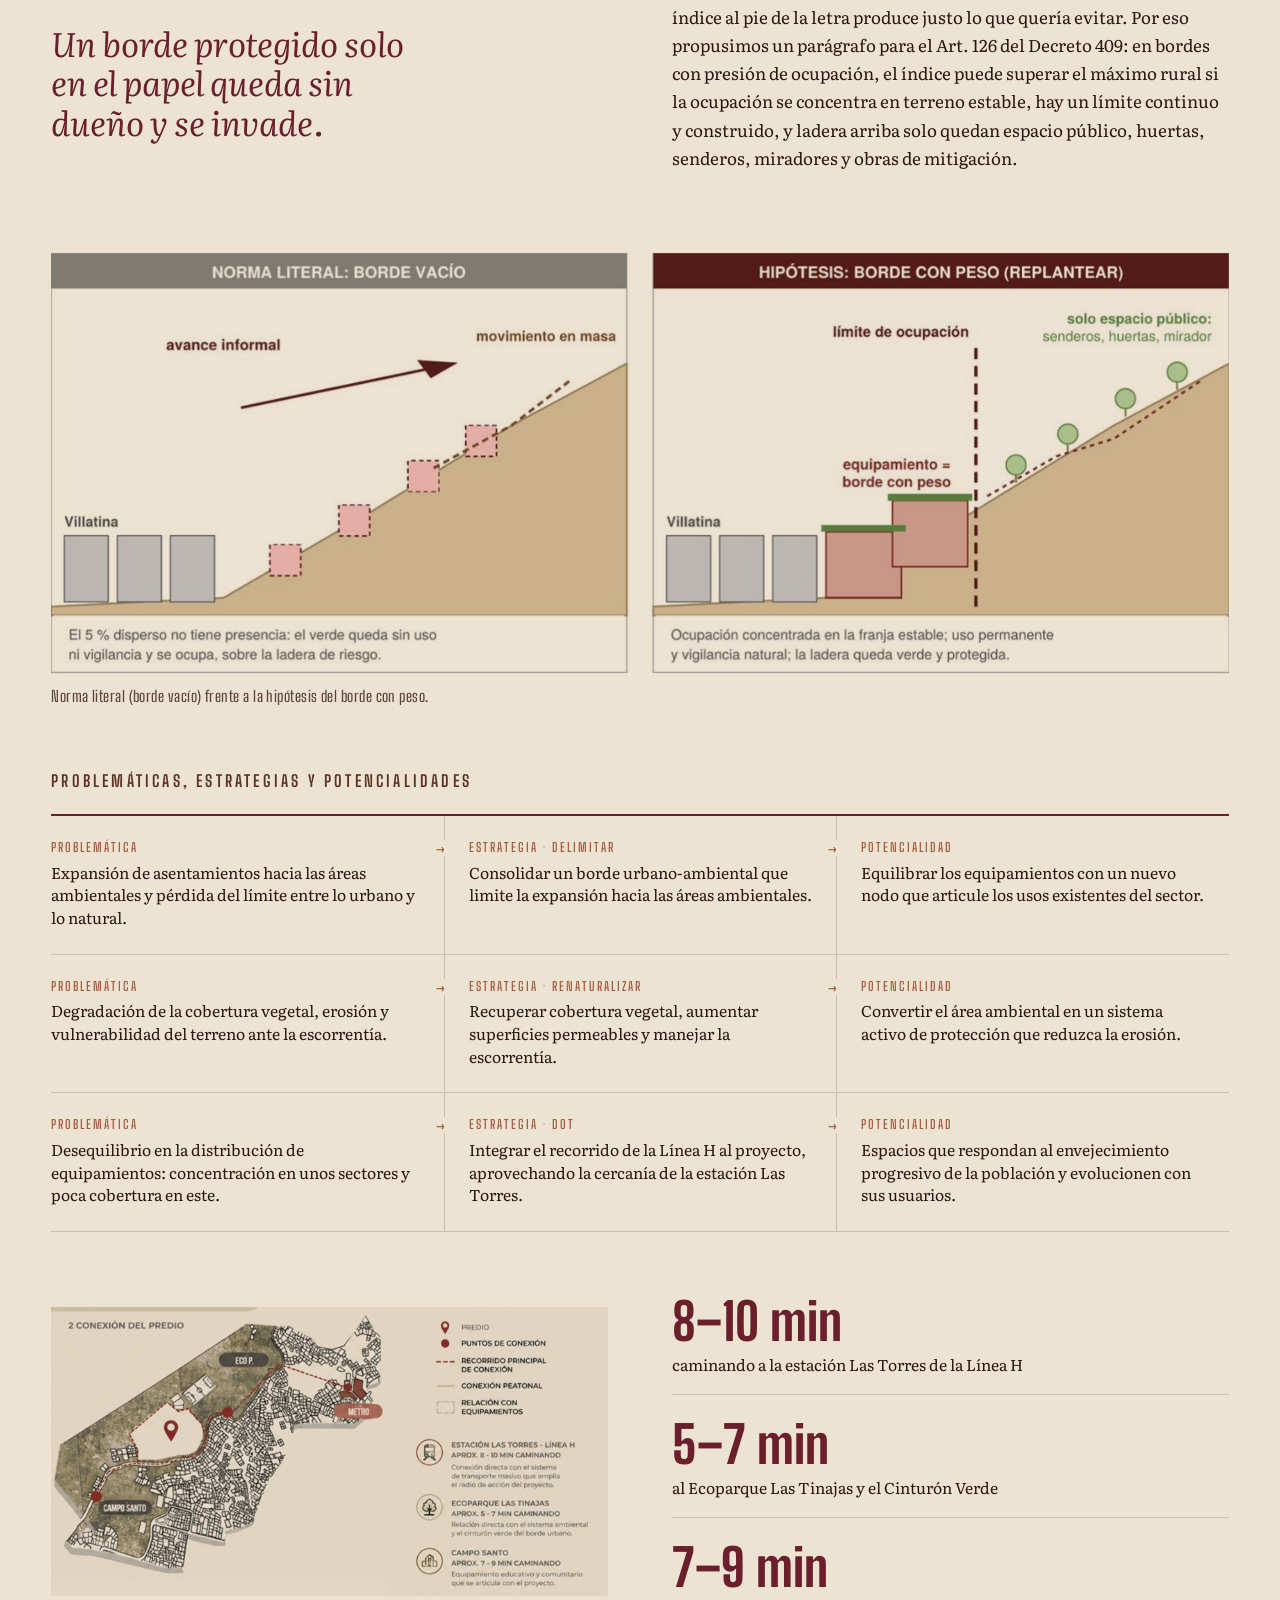
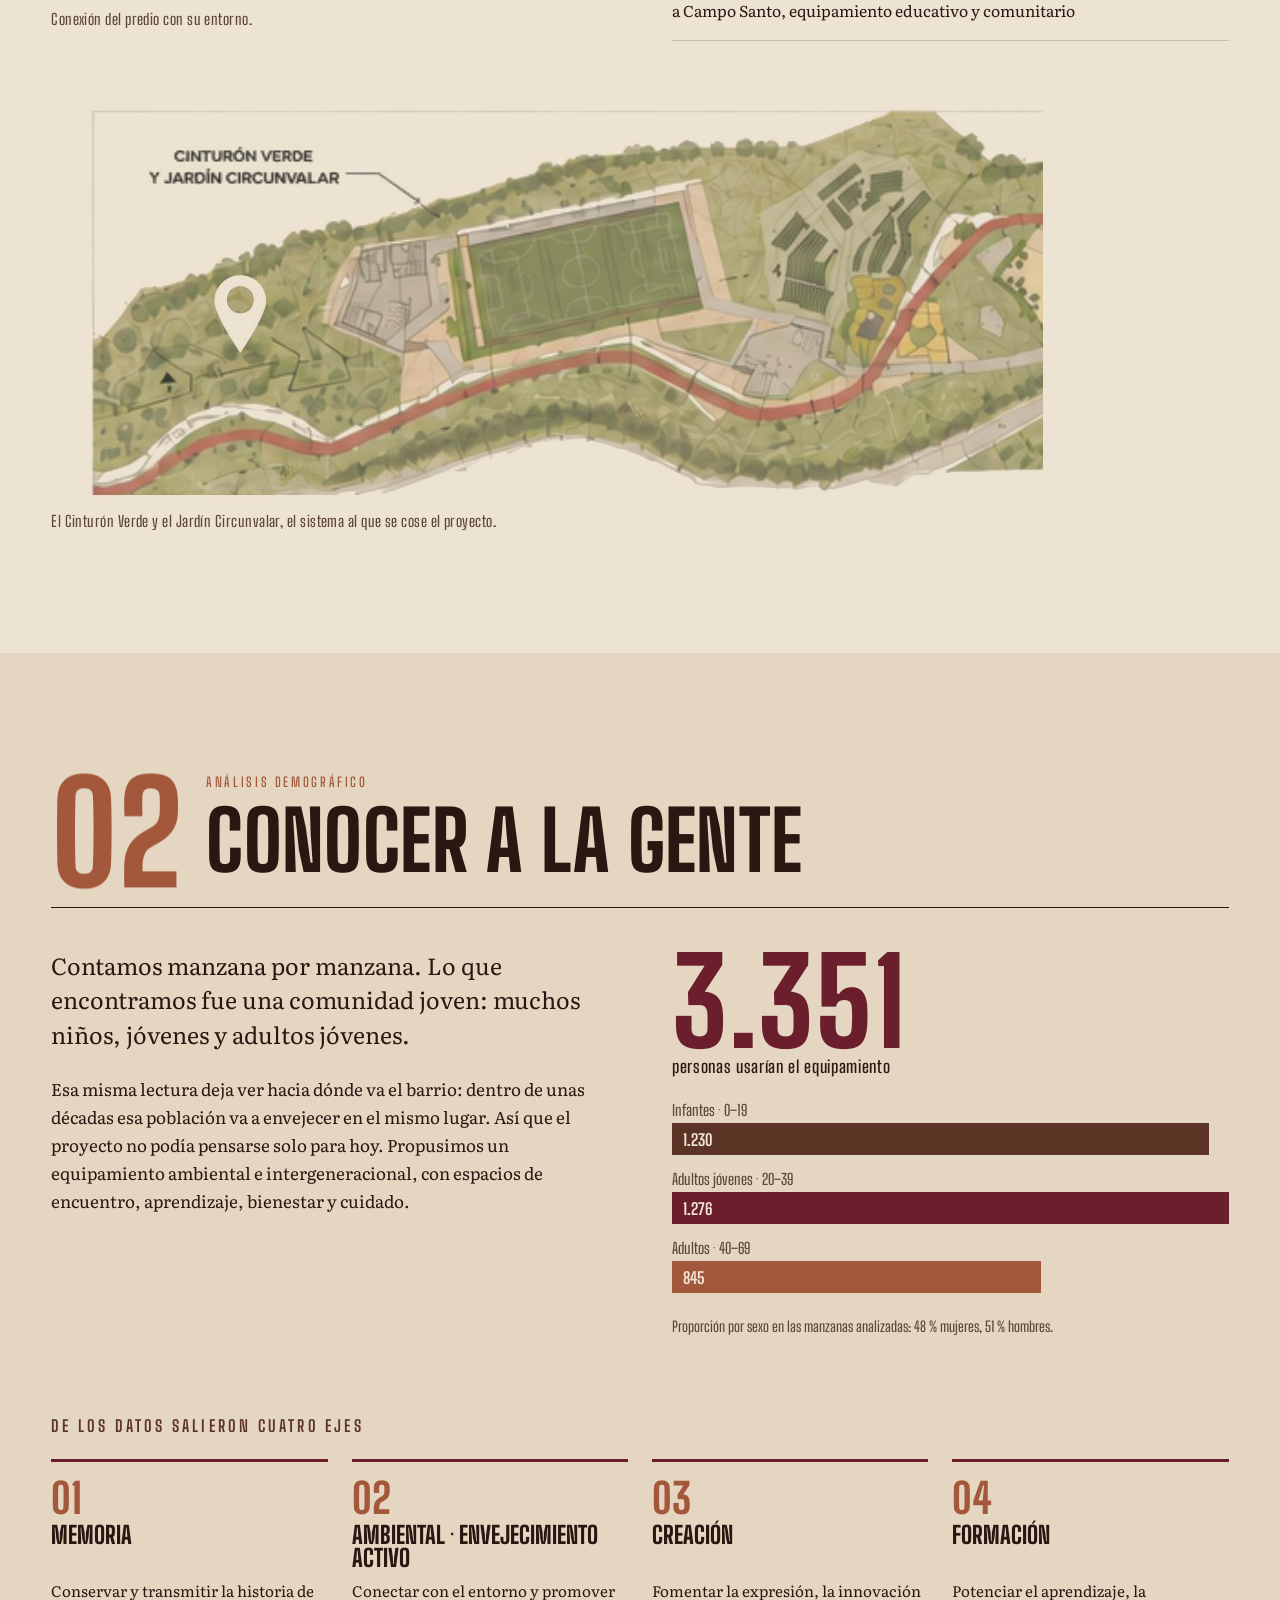
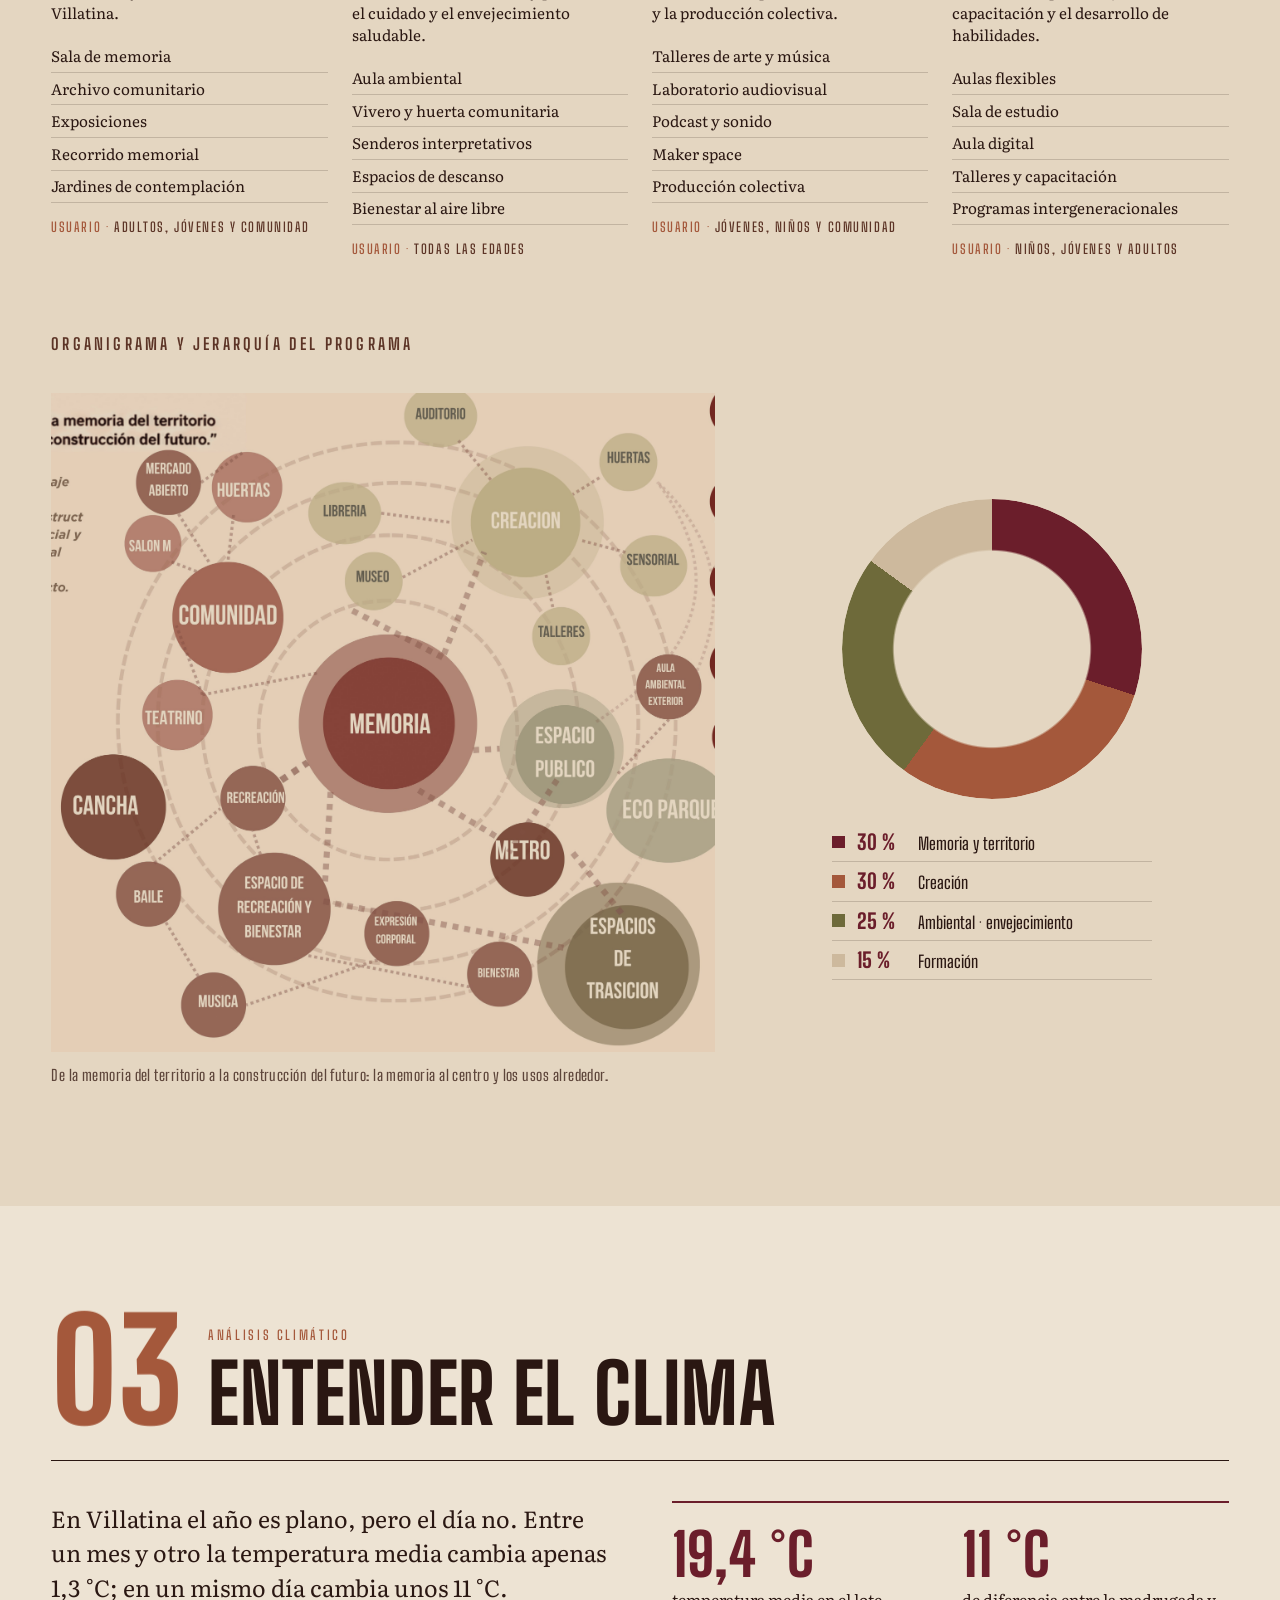
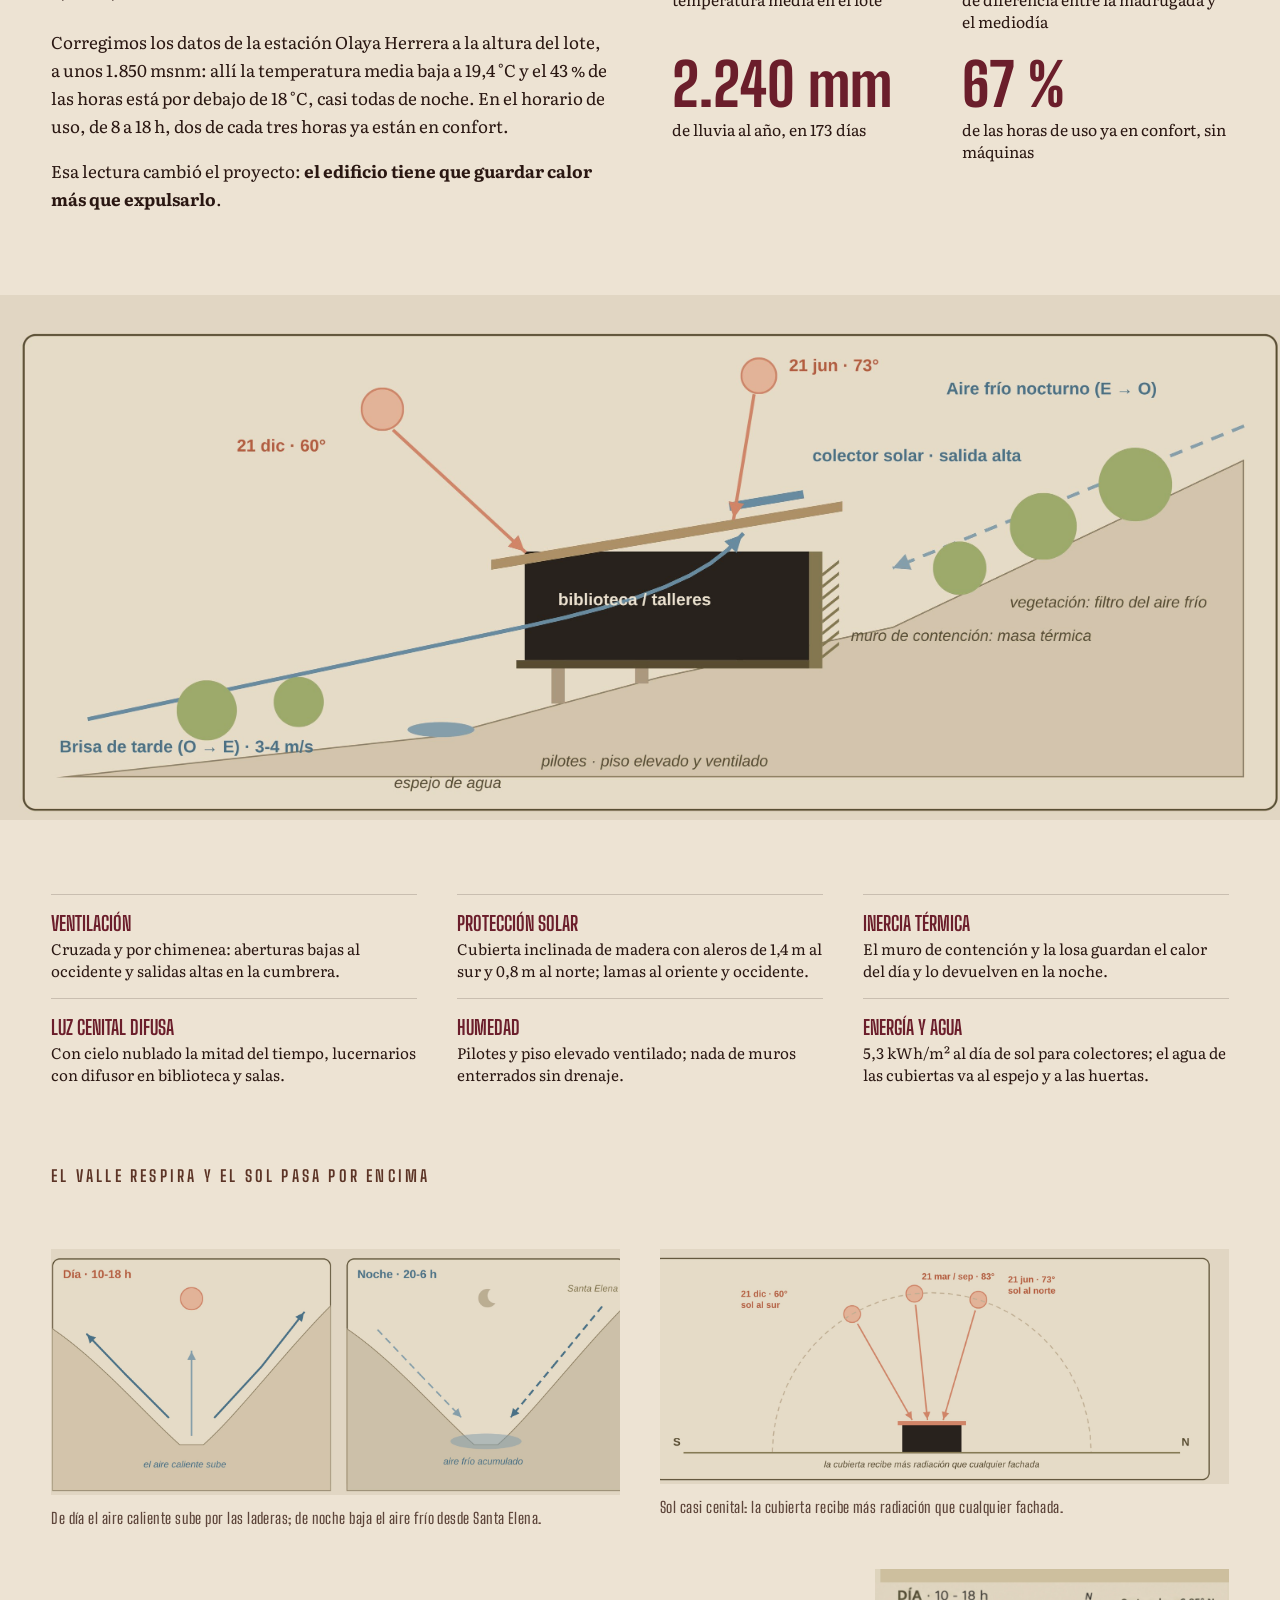
==== commit f299e64e: "Renders: «Mirador» como nombre y animación de la sección (entrada, contador que rueda, marcas de ava" ====
--- a/original/index.html
+++ b/original/index.html
@@ -8,7 +8,7 @@
 <link rel="preconnect" href="https://fonts.googleapis.com">
 <link rel="preconnect" href="https://fonts.gstatic.com" crossorigin>
 <link href="https://fonts.googleapis.com/css2?family=Big+Shoulders+Display:wght@700;800&family=Big+Shoulders+Text:wght@500;600;700&family=Literata:ital,opsz,wght@0,7..72,400;0,7..72,500;1,7..72,400&display=swap" rel="stylesheet">
-<link rel="stylesheet" href="css/estilos.css?v=scroll1">
+<link rel="stylesheet" href="css/estilos.css?v=anim1">
 </head>
 <body>
 
@@ -89,12 +89,11 @@
       <li><button type="button" class="ampliar" aria-label="Ampliar: Espejo de agua"><img src="img/render-espejo.jpg" width="2400" height="1350" alt="Render exterior: espejo de agua circular con lotos, gradas y la fachada curva de vidrio y madera" data-falta="render-espejo.jpg"></button><p>Espejo de agua</p></li>
       <li><button type="button" class="ampliar" aria-label="Ampliar: El conjunto desde arriba"><img src="img/render-aereo.jpg" width="2400" height="1350" alt="Render aéreo del conjunto: volúmenes de madera alrededor de la plaza y el espejo de agua" data-falta="render-aereo.jpg"></button><p>El conjunto desde arriba</p></li>
       <li><button type="button" class="ampliar" aria-label="Ampliar: Biblioteca"><img src="img/render-biblioteca-gradas.jpg" width="1920" height="1080" alt="Render interior de la biblioteca con estanterías de madera, gradas y personas leyendo" data-falta="render-biblioteca-gradas.jpg"></button><p>Biblioteca</p></li>
-      <li><button type="button" class="ampliar" aria-label="Ampliar: Biblioteca mirador"><img src="img/render-biblioteca-mirador.jpg" width="1672" height="941" alt="Render del corredor vidriado de la biblioteca con jardineras y vista al conjunto" data-falta="render-biblioteca-mirador.jpg"></button><p>Biblioteca mirador</p></li>
+      <li><button type="button" class="ampliar" aria-label="Ampliar: Mirador"><img src="img/render-biblioteca-mirador.jpg" width="1672" height="941" alt="Render del mirador: corredor vidriado con jardineras y vista al conjunto" data-falta="render-biblioteca-mirador.jpg"></button><p>Mirador</p></li>
       <li><button type="button" class="ampliar" aria-label="Ampliar: Aulas habitadas"><img src="img/render-aulas-habitadas.jpg" width="2400" height="1350" alt="Render interior de las aulas con personas entre las estanterías" data-falta="render-aulas-habitadas.jpg"></button><p>Aulas habitadas</p></li>
       <li><button type="button" class="ampliar" aria-label="Ampliar: Aulas"><img src="img/render-aulas.jpg" width="2400" height="1350" alt="Render interior de las aulas: estanterías de madera en terrazas y cubierta de casetones" data-falta="render-aulas.jpg"></button><p>Aulas</p></li>
     </ul>
     <div class="galeria__escena" id="carrusel-renders" data-warp="0" data-glow="#CDB99D" data-scroll></div>
-    <span class="galeria__avance" aria-hidden="true"></span>
   
     <p class="galeria__pie" id="carrusel-pie">La llegada: la plaza de acceso bajo la pérgola curva de madera.</p>
     <p class="galeria__ayuda">Baja para recorrer los renders · toca el del centro para verlo completo</p>
@@ -738,6 +737,6 @@
 </dialog>
 
 <script src="js/main.js?v=video3"></script>
-<script src="js/carrusel.js?v=scroll1" defer></script>
+<script src="js/carrusel.js?v=anim1" defer></script>
 </body>
 </html>
--- a/original/css/estilos.css
+++ b/original/css/estilos.css
@@ -2,6 +2,7 @@
    Paleta de tierras: arena, barro, arcilla, café y vino */
 
 :root {
+  --ease-out: cubic-bezier(.23, 1, .32, 1);
   --arena: #EDE3D3;
   --arena-2: #E4D6C1;
   --barro: #CDB99D;
@@ -663,5 +664,38 @@
 .galeria--scroll .galeria__marco { position: sticky; top: 0; height: 100svh; margin-top: 0; display: flex; flex-direction: column; justify-content: center; overflow: hidden; }
 .galeria--scroll .galeria__cab { position: relative; z-index: 2; }
 .galeria--scroll .galeria__escena { height: min(64svh, 600px); }
-.galeria__avance { display: none; }
-.galeria--scroll .galeria__avance { display: block; width: min(320px, 60vw); height: 2px; margin: .6rem auto 1.2rem; background: var(--vino); transform-origin: left; transform: scaleX(0); box-shadow: 0 0 0 1px rgba(107, 30, 43, .12); }
+
+
+/* ---------- animación de «El proyecto en imágenes» ---------- */
+/* entrada única: el título sube y el escenario se asienta desde 0.94 (nunca desde 0) */
+.galeria .galeria__cab > * { transition: opacity 700ms var(--ease-out), transform 700ms var(--ease-out); }
+.galeria .galeria__escena { transition: opacity 900ms var(--ease-out), transform 900ms var(--ease-out); }
+.galeria--viva:not(.galeria--en) .galeria__cab > * { opacity: 0; transform: translateY(18px); }
+.galeria--viva:not(.galeria--en) .galeria__escena { opacity: 0; transform: scale(.94); }
+.galeria--en .galeria__cab > :nth-child(2) { transition-delay: 70ms; }
+.galeria--en .galeria__escena { transition-delay: 150ms; }
+
+/* contador que rueda y marcas de avance */
+.galeria__nav { display: none; }
+.galeria--viva .galeria__nav { display: flex; align-items: center; justify-content: center; gap: 1.2rem; margin: .4rem auto .8rem; }
+.galeria__cuenta { margin: 0; display: flex; align-items: baseline; gap: .35rem; font: 800 1.5rem/1 var(--f-titulo); color: var(--vino); }
+.galeria__num { position: relative; display: inline-block; width: 2ch; height: 1em; overflow: hidden; }
+.galeria__num > span { position: absolute; left: 0; top: 0; transition: transform 300ms var(--ease-out); }
+.galeria__total { font: 600 .8rem var(--f-etiqueta); letter-spacing: .14em; color: var(--tinta-suave); }
+.galeria__marcas { list-style: none; margin: 0; padding: 0; display: flex; gap: 6px; }
+.galeria__marcas li { width: 22px; height: 3px; border-radius: 2px; background: rgba(107, 30, 43, .16); transform-origin: left; transition: background-color 300ms ease, transform 300ms var(--ease-out); }
+.galeria__marcas li.vista { background: var(--vino); }
+.galeria__marcas li.actual { transform: scaleX(1.6); }
+.galeria__marcas li.actual + li { margin-left: 13px; }
+
+/* pie de foto: sale hacia arriba desenfocándose, entra desde abajo */
+.galeria__pie { transition: opacity 220ms var(--ease-out), transform 220ms var(--ease-out), filter 220ms var(--ease-out); }
+.galeria__pie.sale { opacity: 0; transform: translateY(-8px); filter: blur(2px); transition-duration: 140ms; }
+.galeria__pie.entra { opacity: 0; transform: translateY(8px); filter: blur(2px); transition: none; }
+
+@media (prefers-reduced-motion: reduce) {
+  .galeria--viva:not(.galeria--en) .galeria__cab > *, .galeria--viva:not(.galeria--en) .galeria__escena { transform: none; }
+  .galeria__pie, .galeria__pie.sale, .galeria__pie.entra { transform: none; filter: none; }
+  .galeria__marcas li.actual { transform: none; }
+  .galeria__marcas li.actual + li { margin-left: 0; }
+}
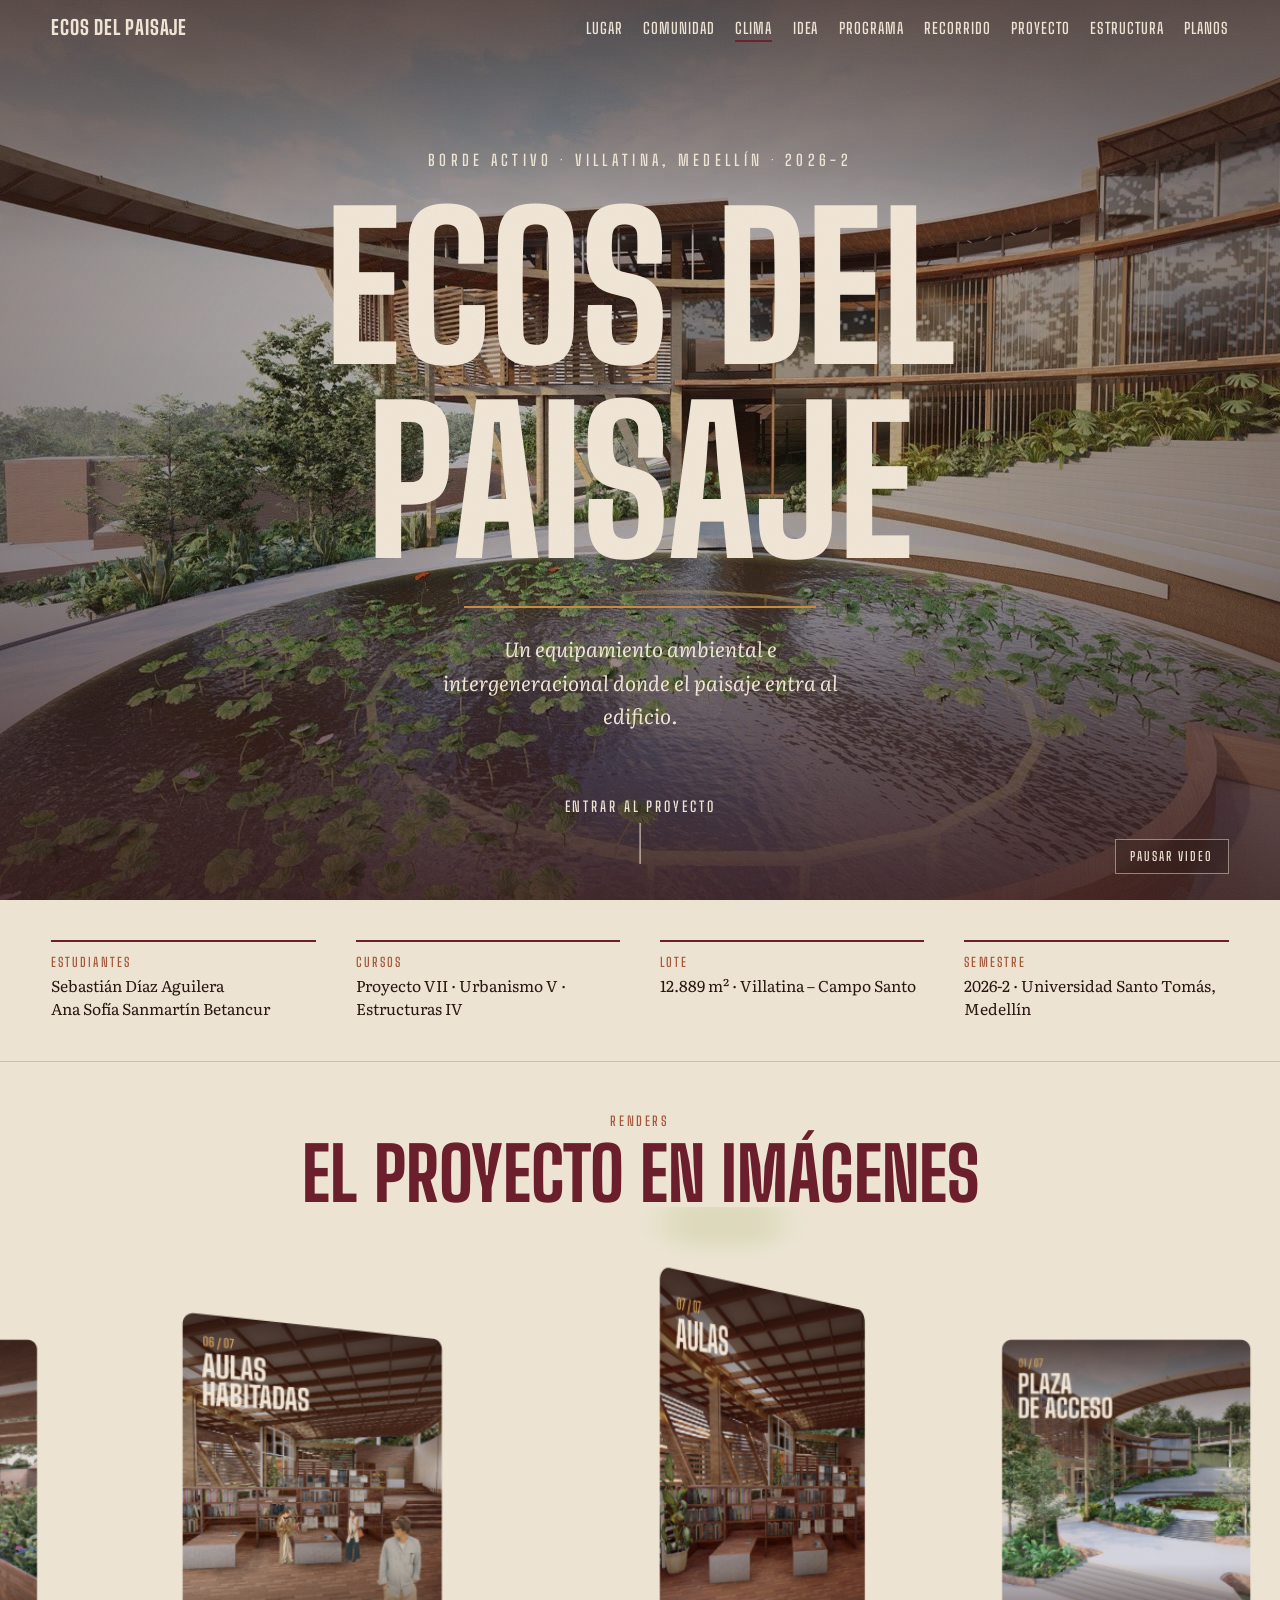
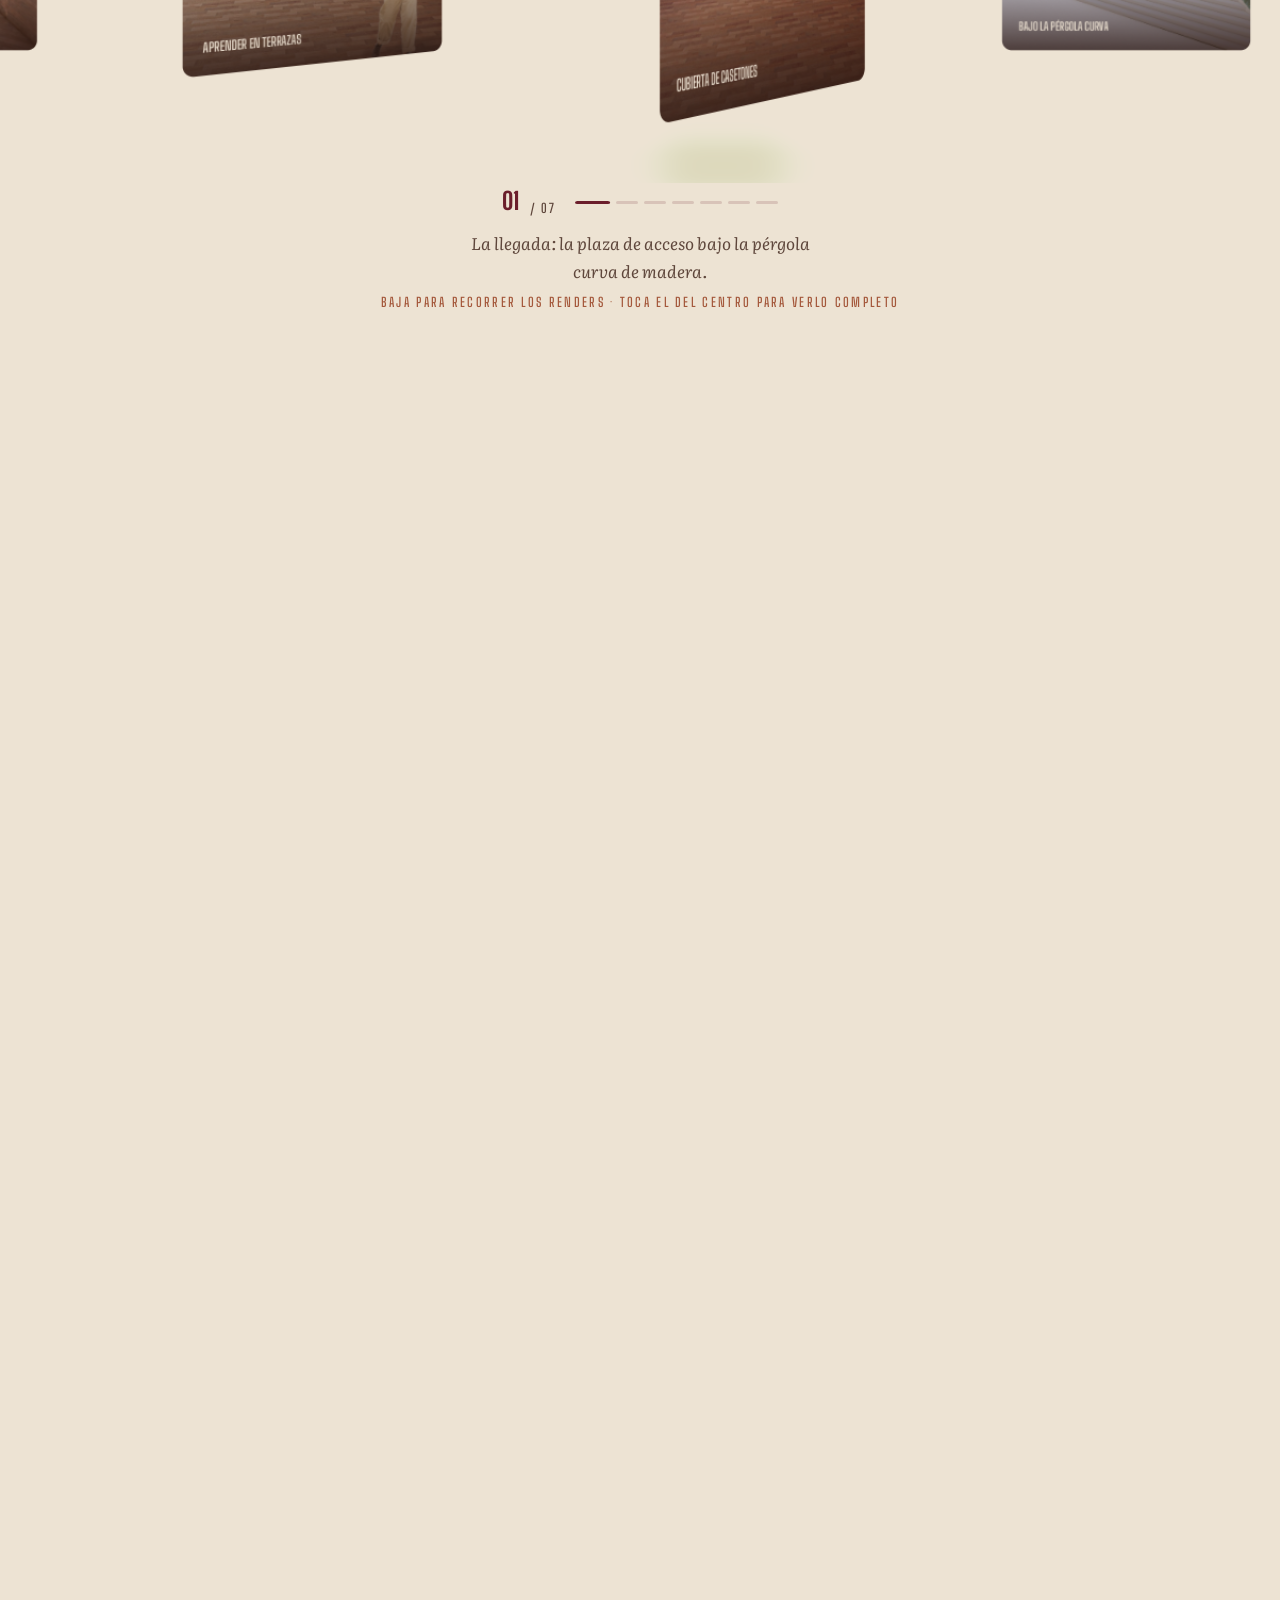
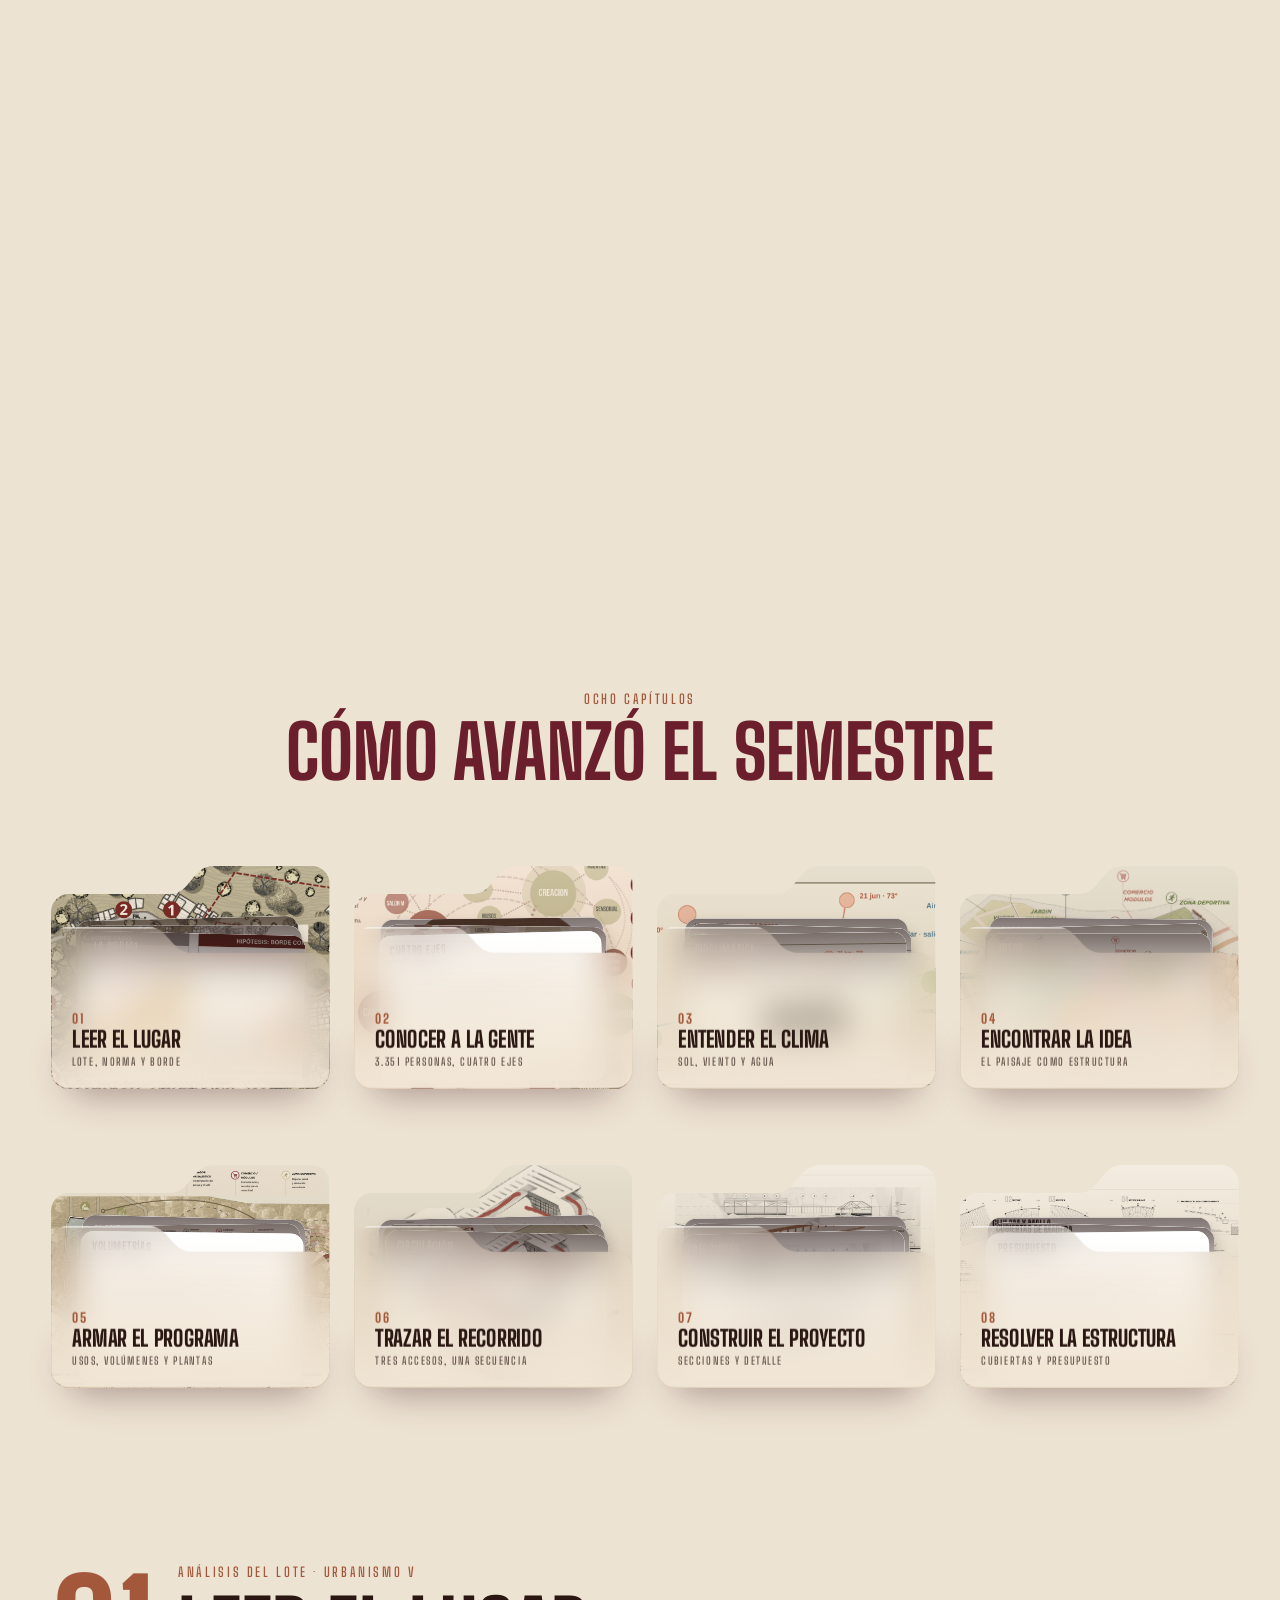
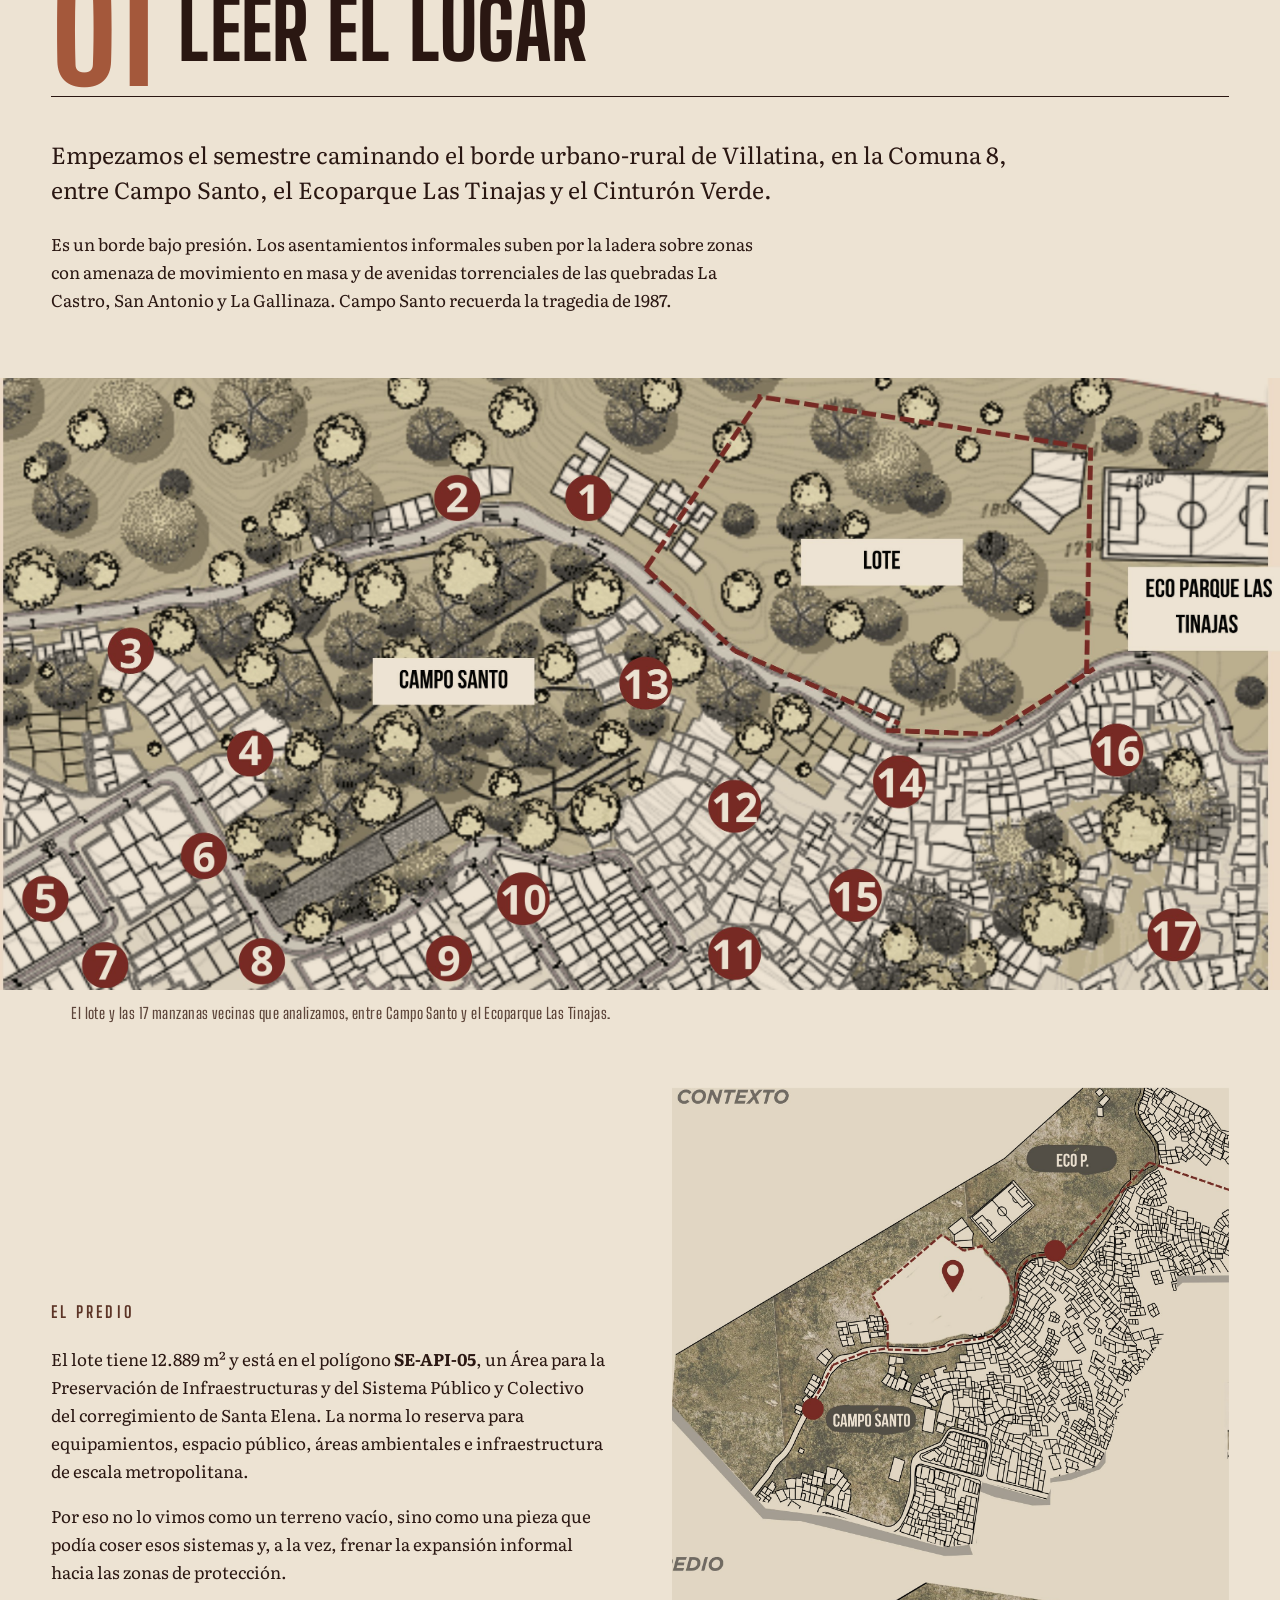
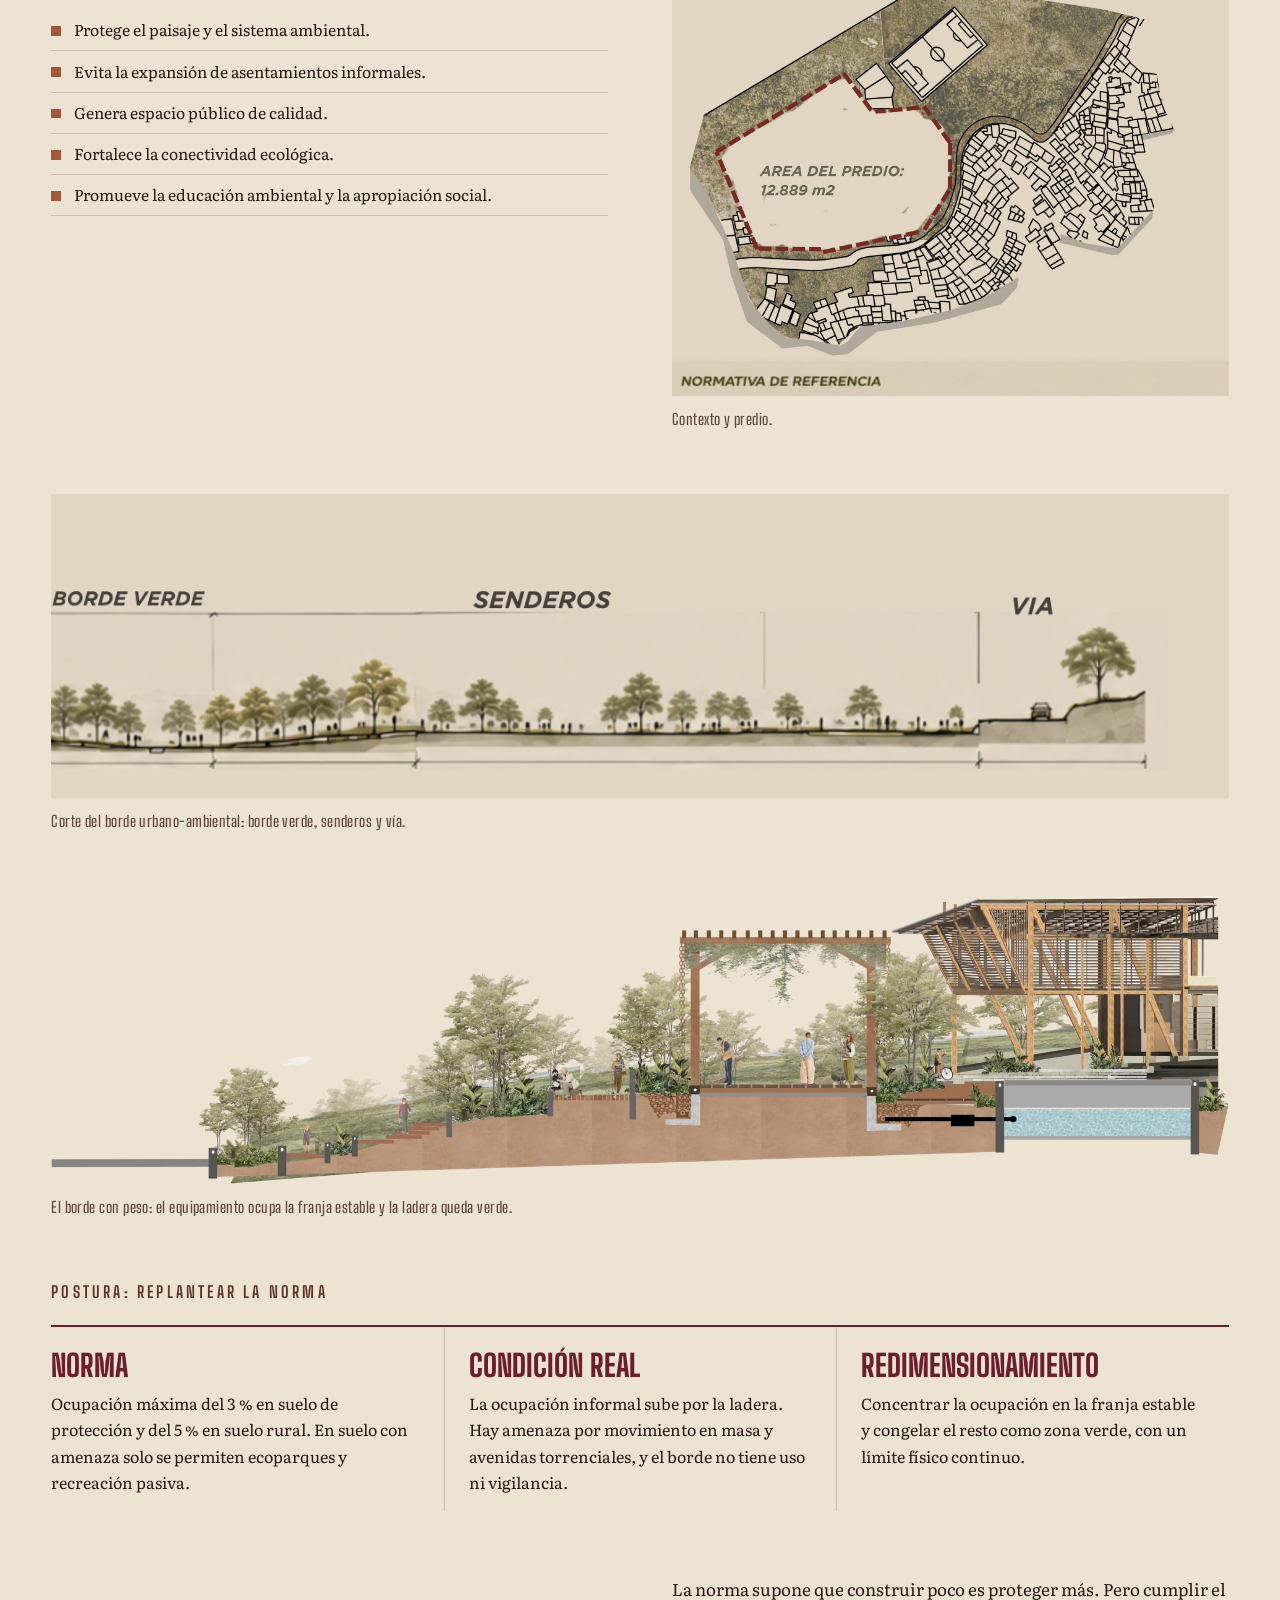
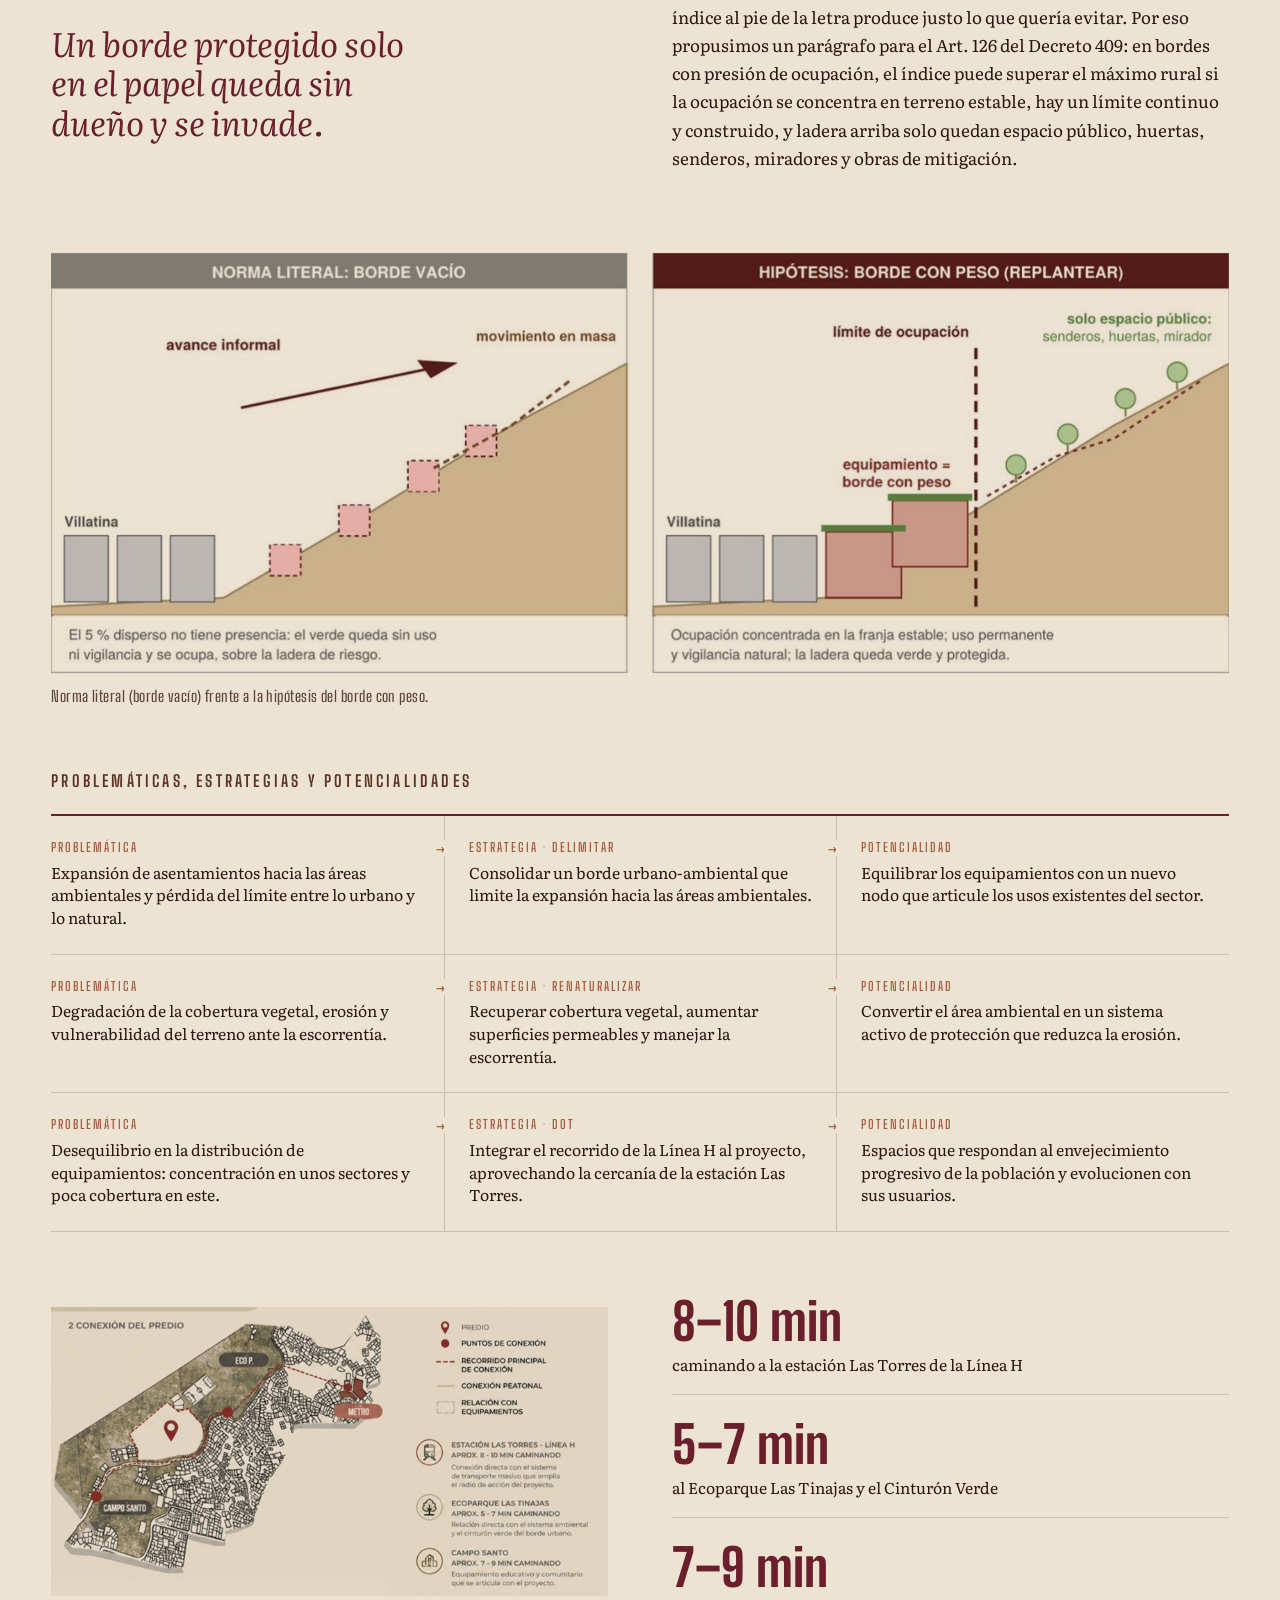
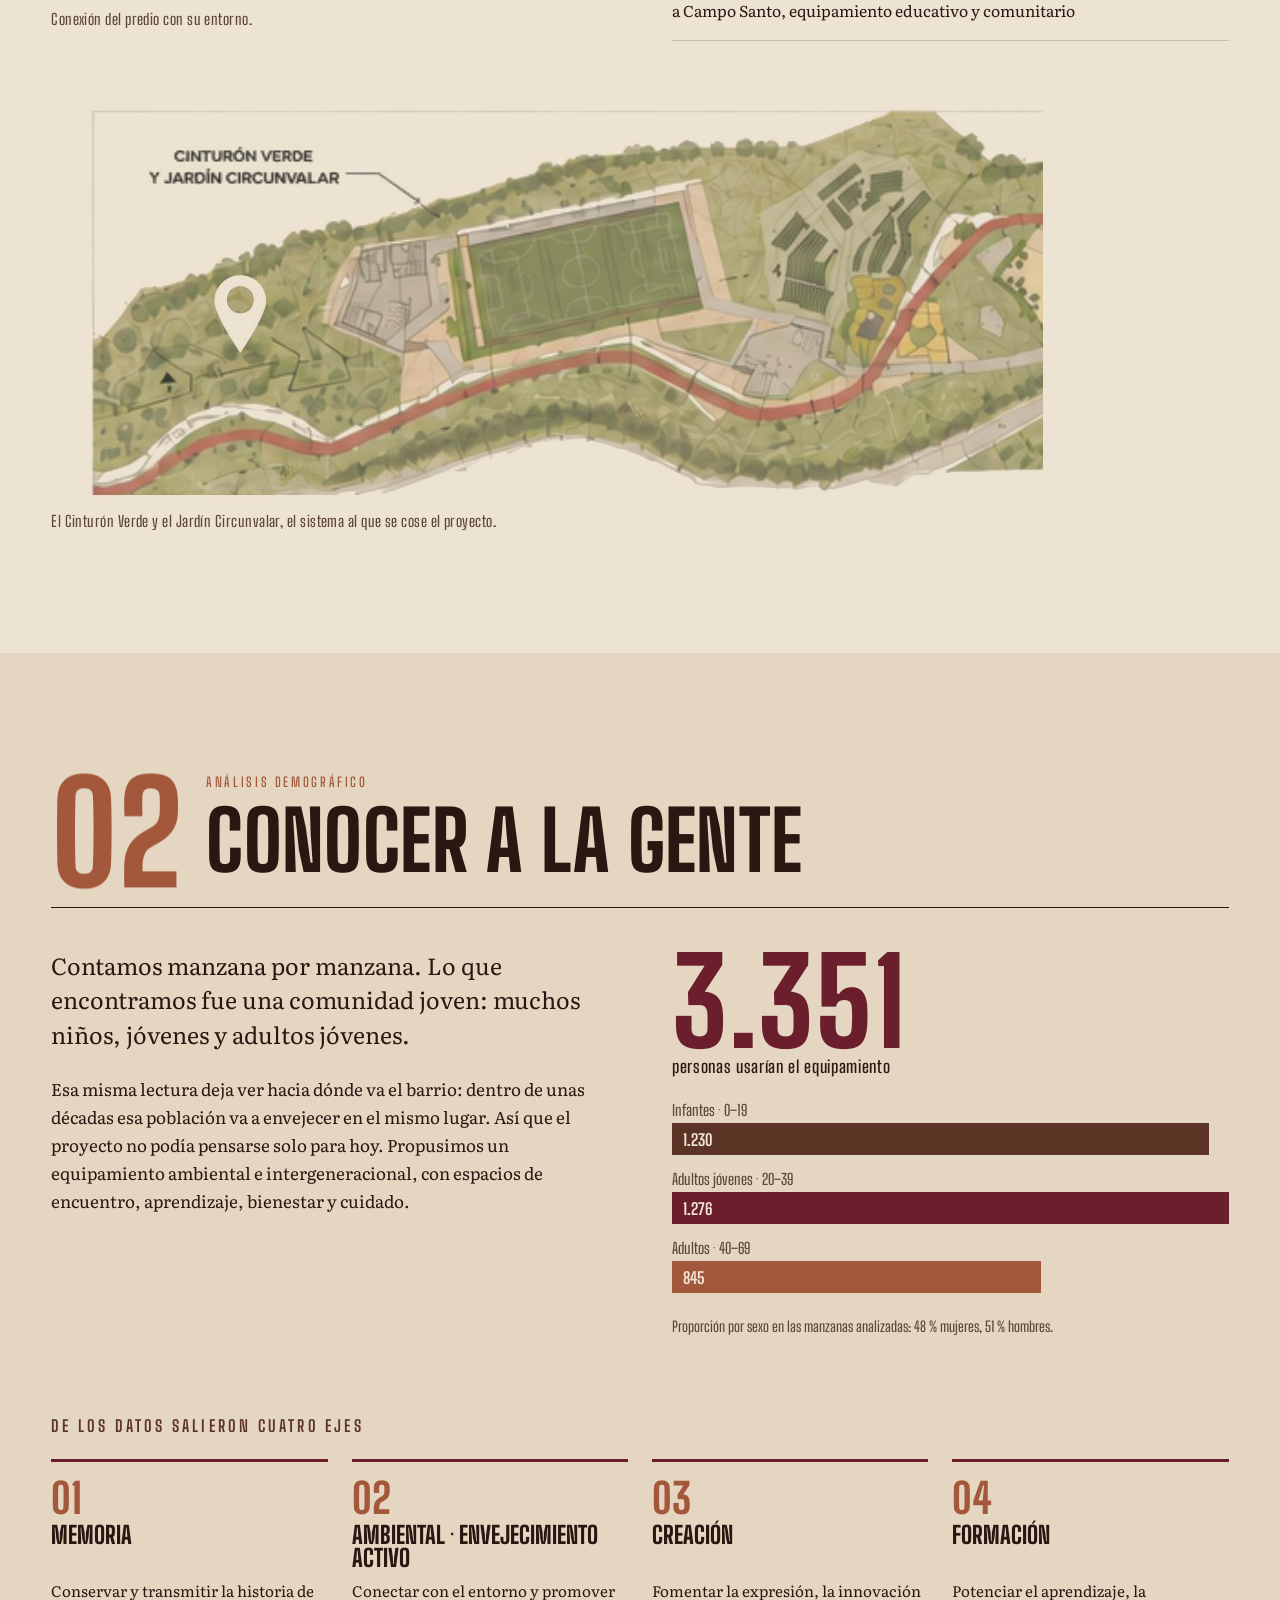
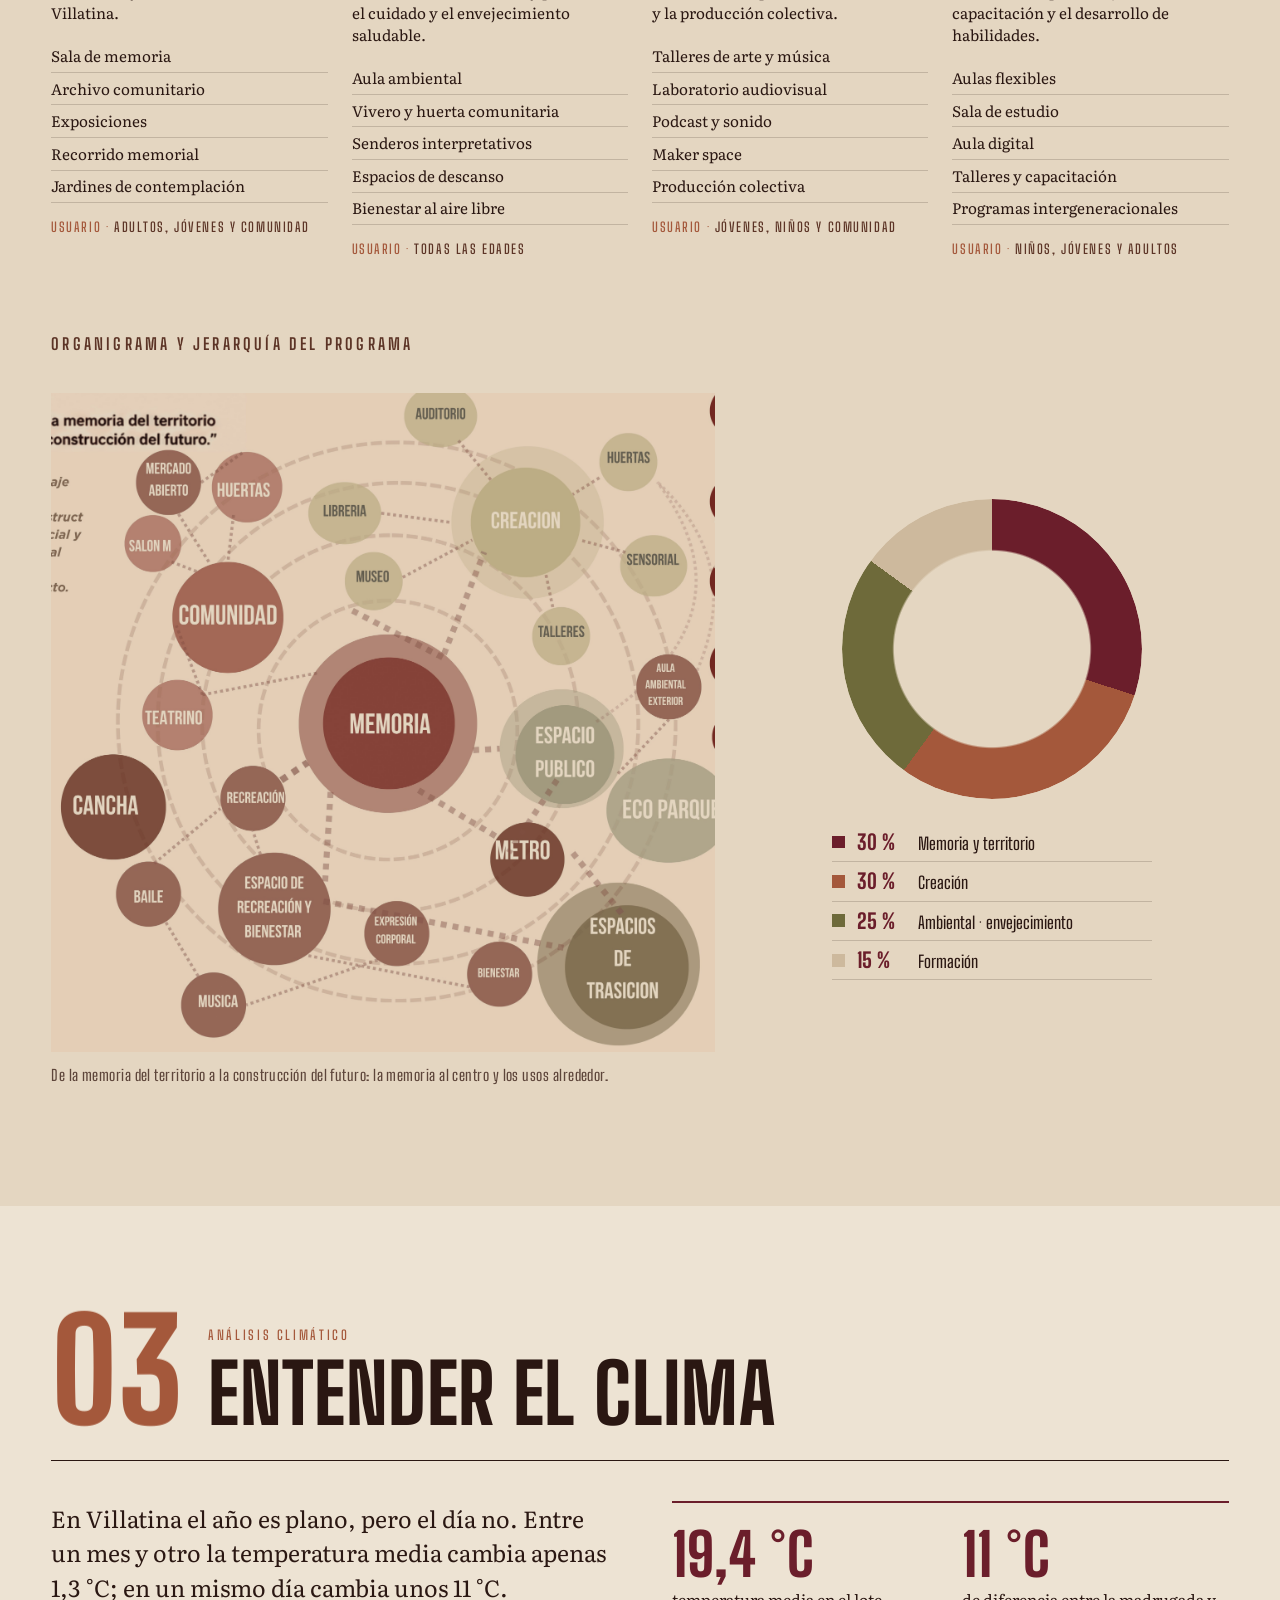
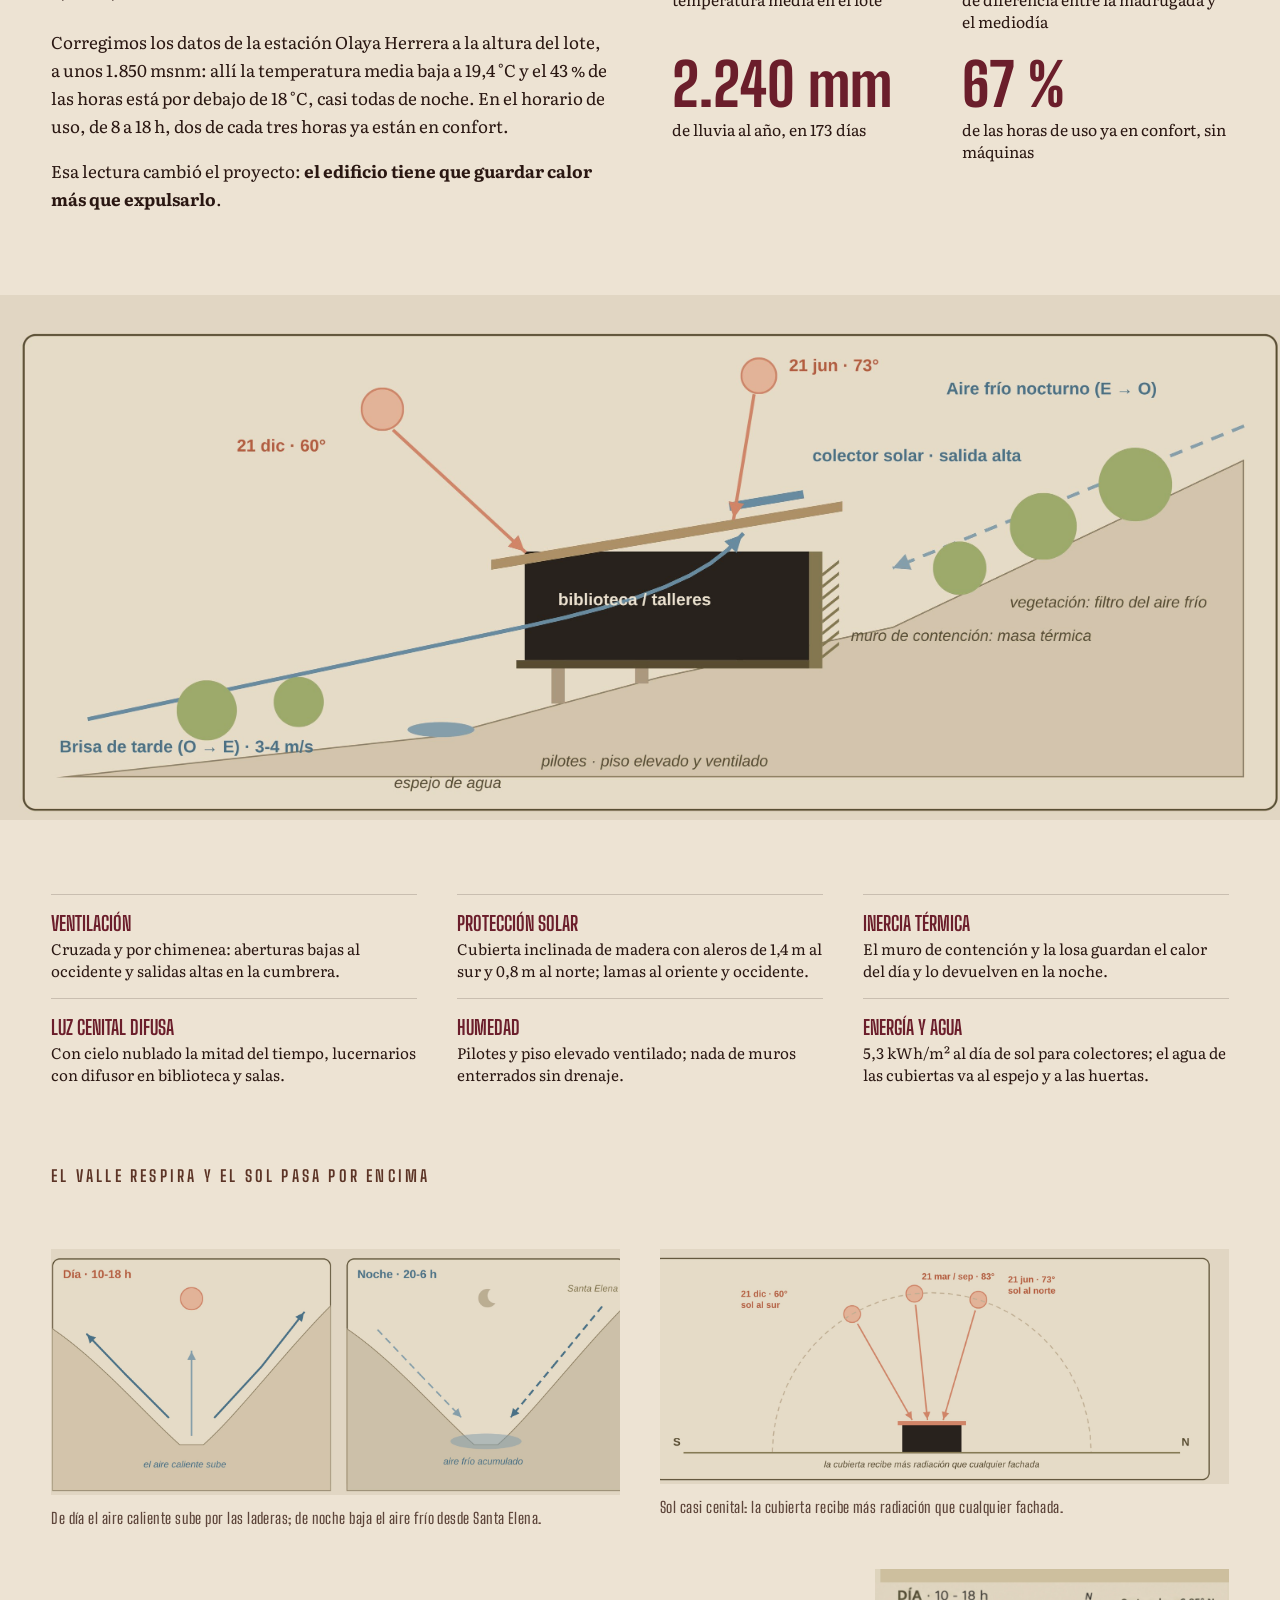
==== commit 701d5f27: "Renders: el carrusel gira de forma continua con el scroll, con una pausa al centro para cada render " ====
--- a/original/index.html
+++ b/original/index.html
@@ -737,6 +737,6 @@
 </dialog>
 
 <script src="js/main.js?v=video3"></script>
-<script src="js/carrusel.js?v=anim1" defer></script>
+<script src="js/carrusel.js?v=scrub2" defer></script>
 </body>
 </html>
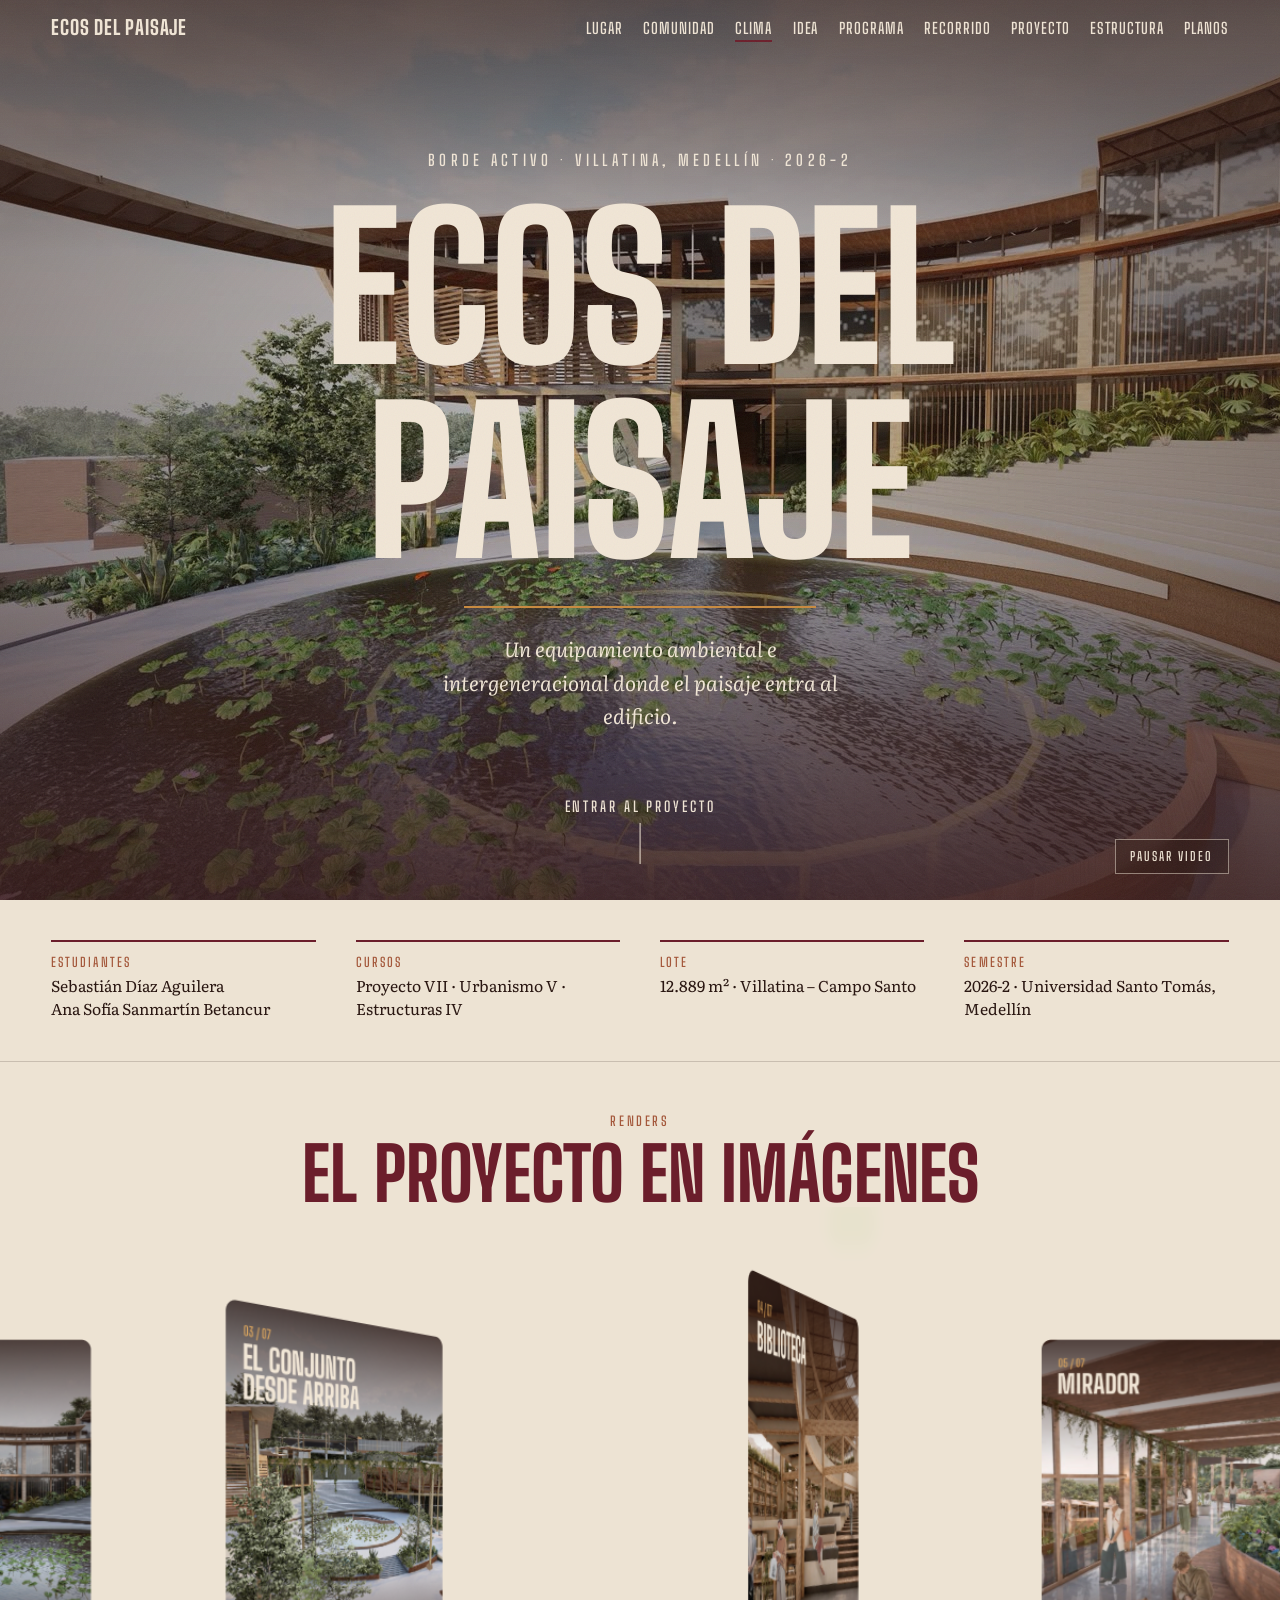
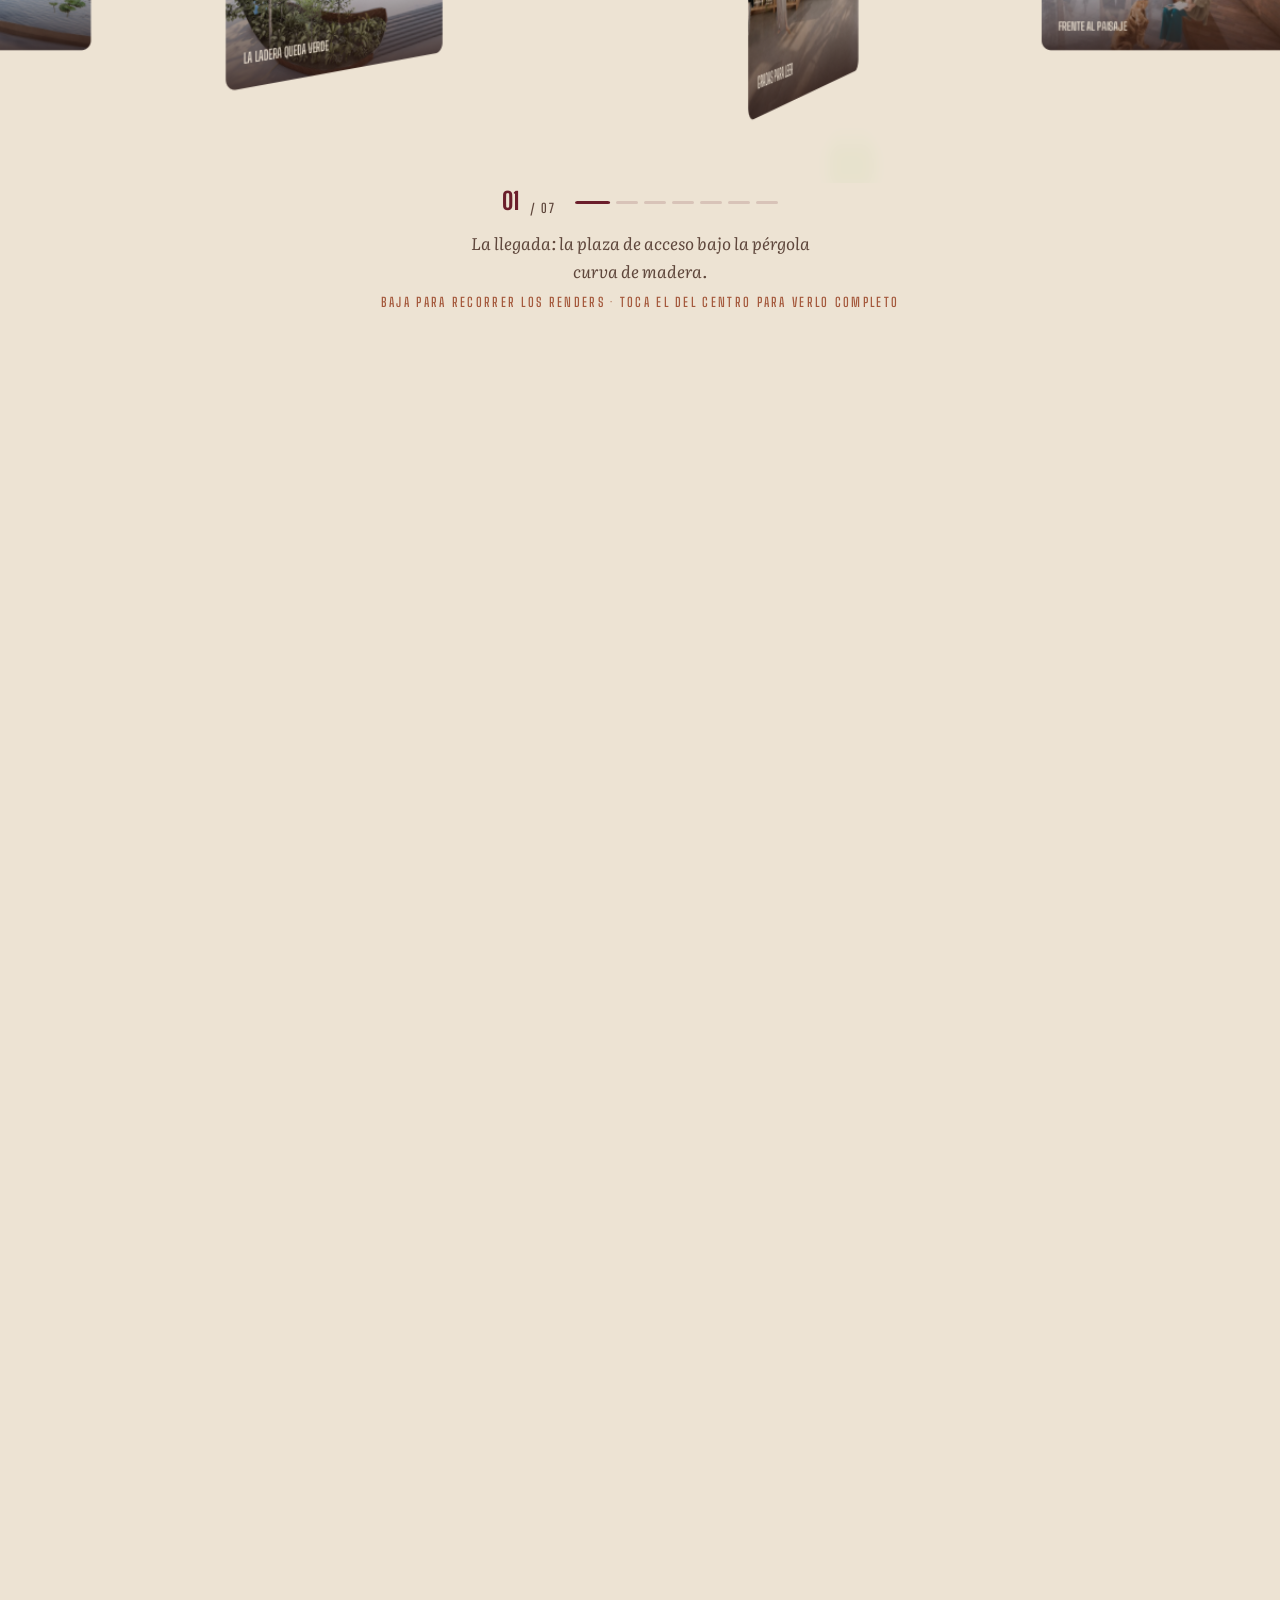
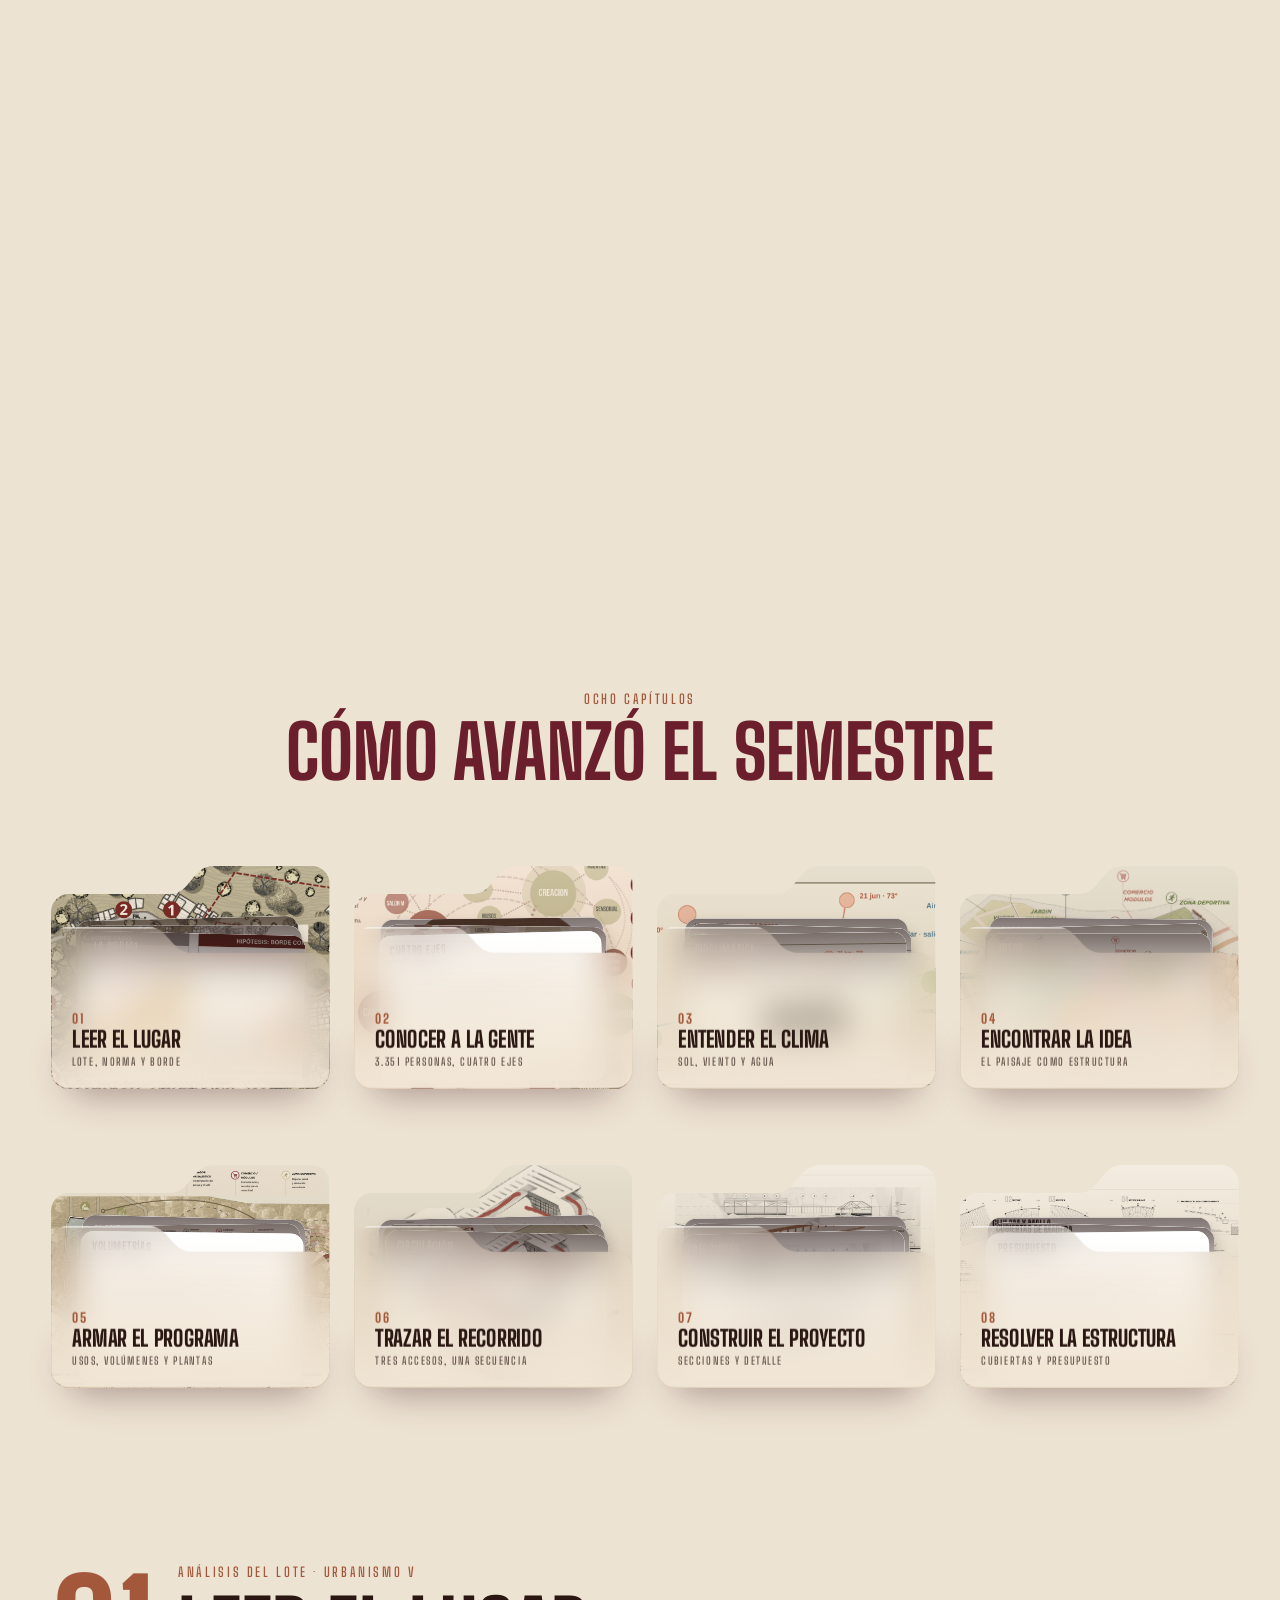
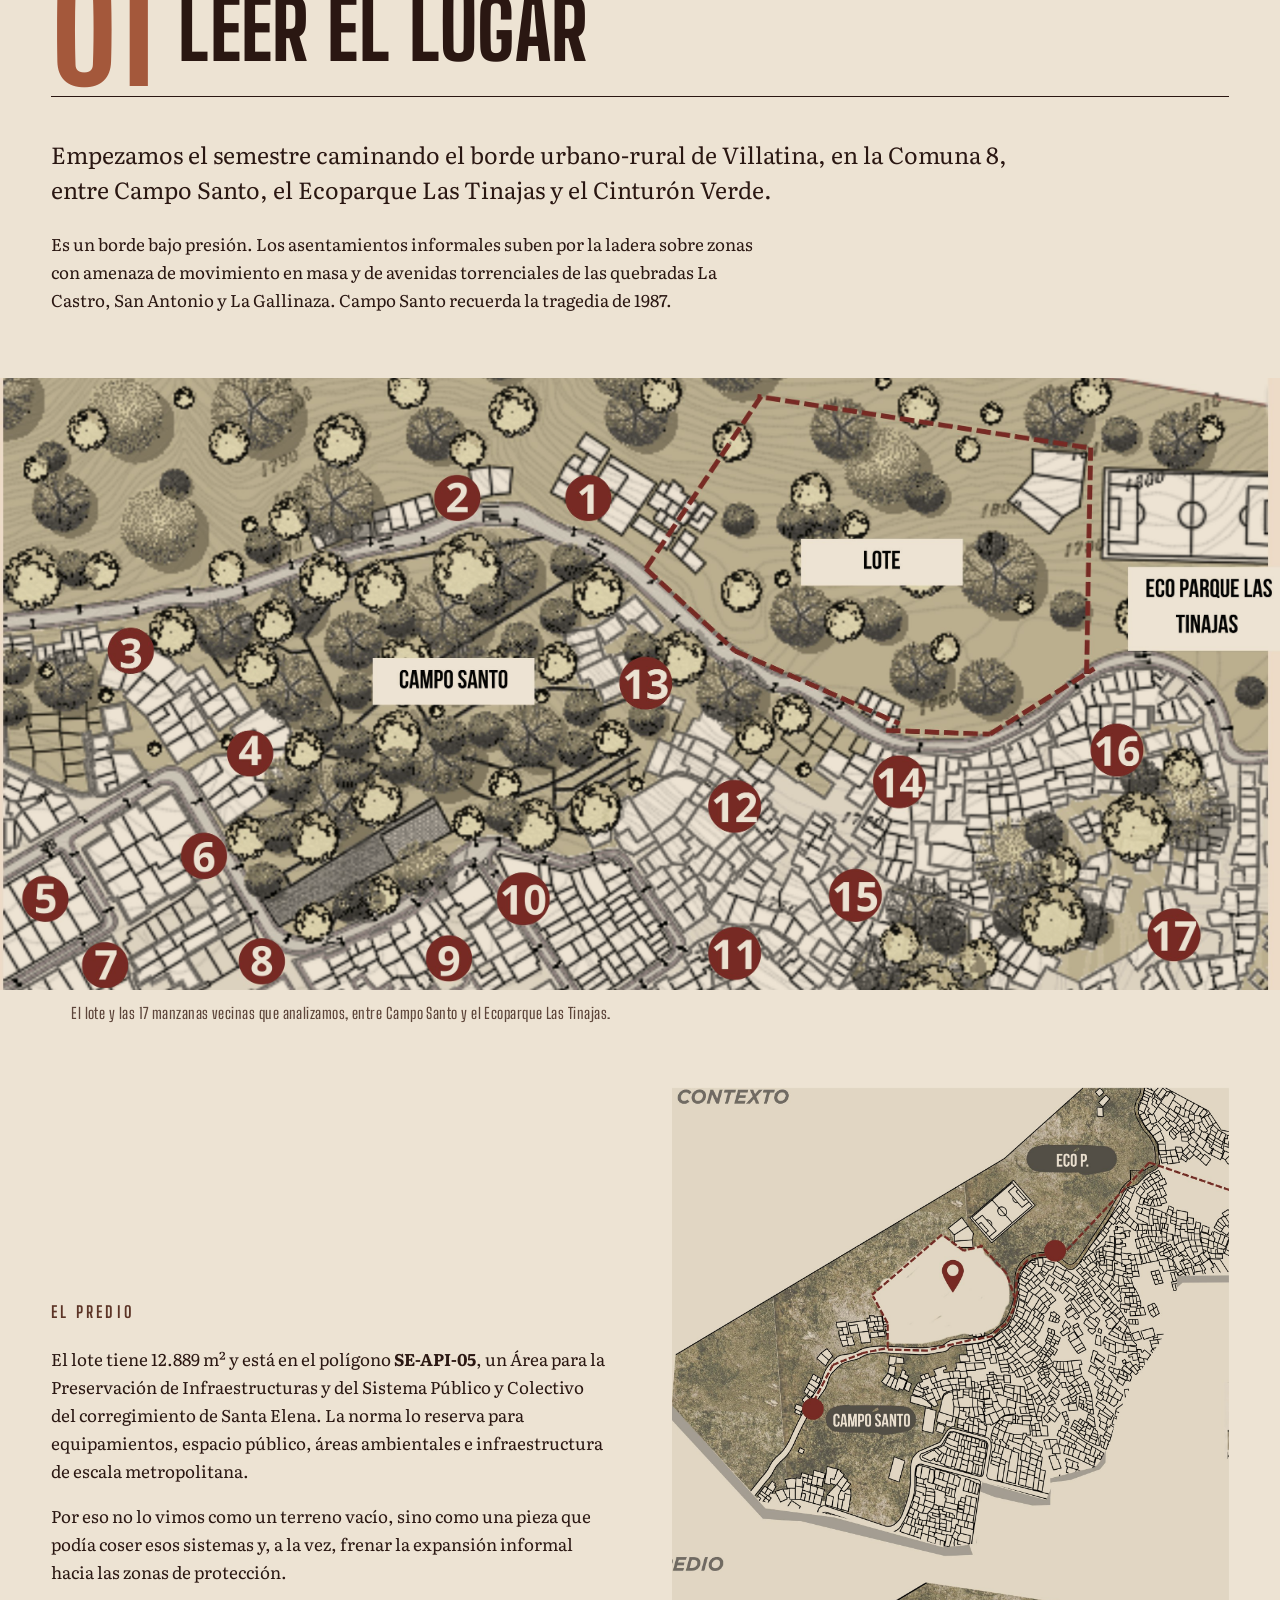
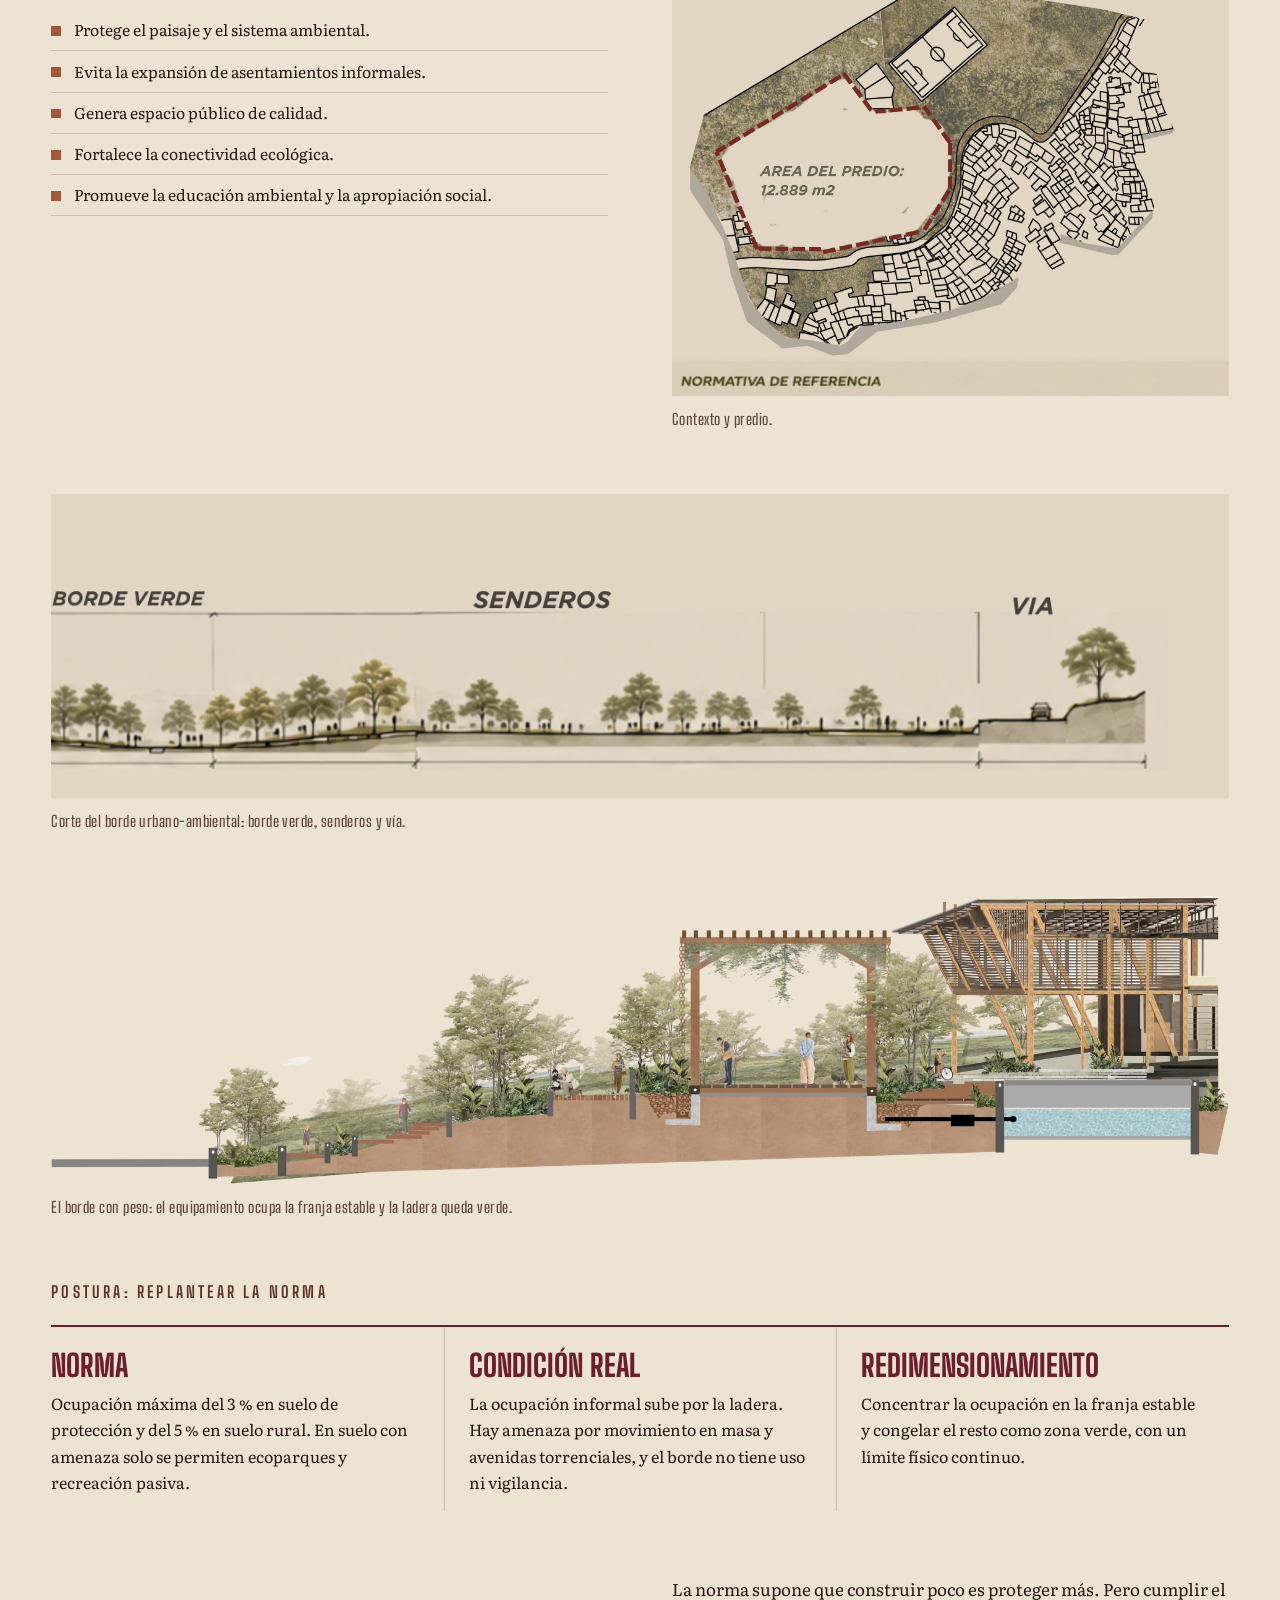
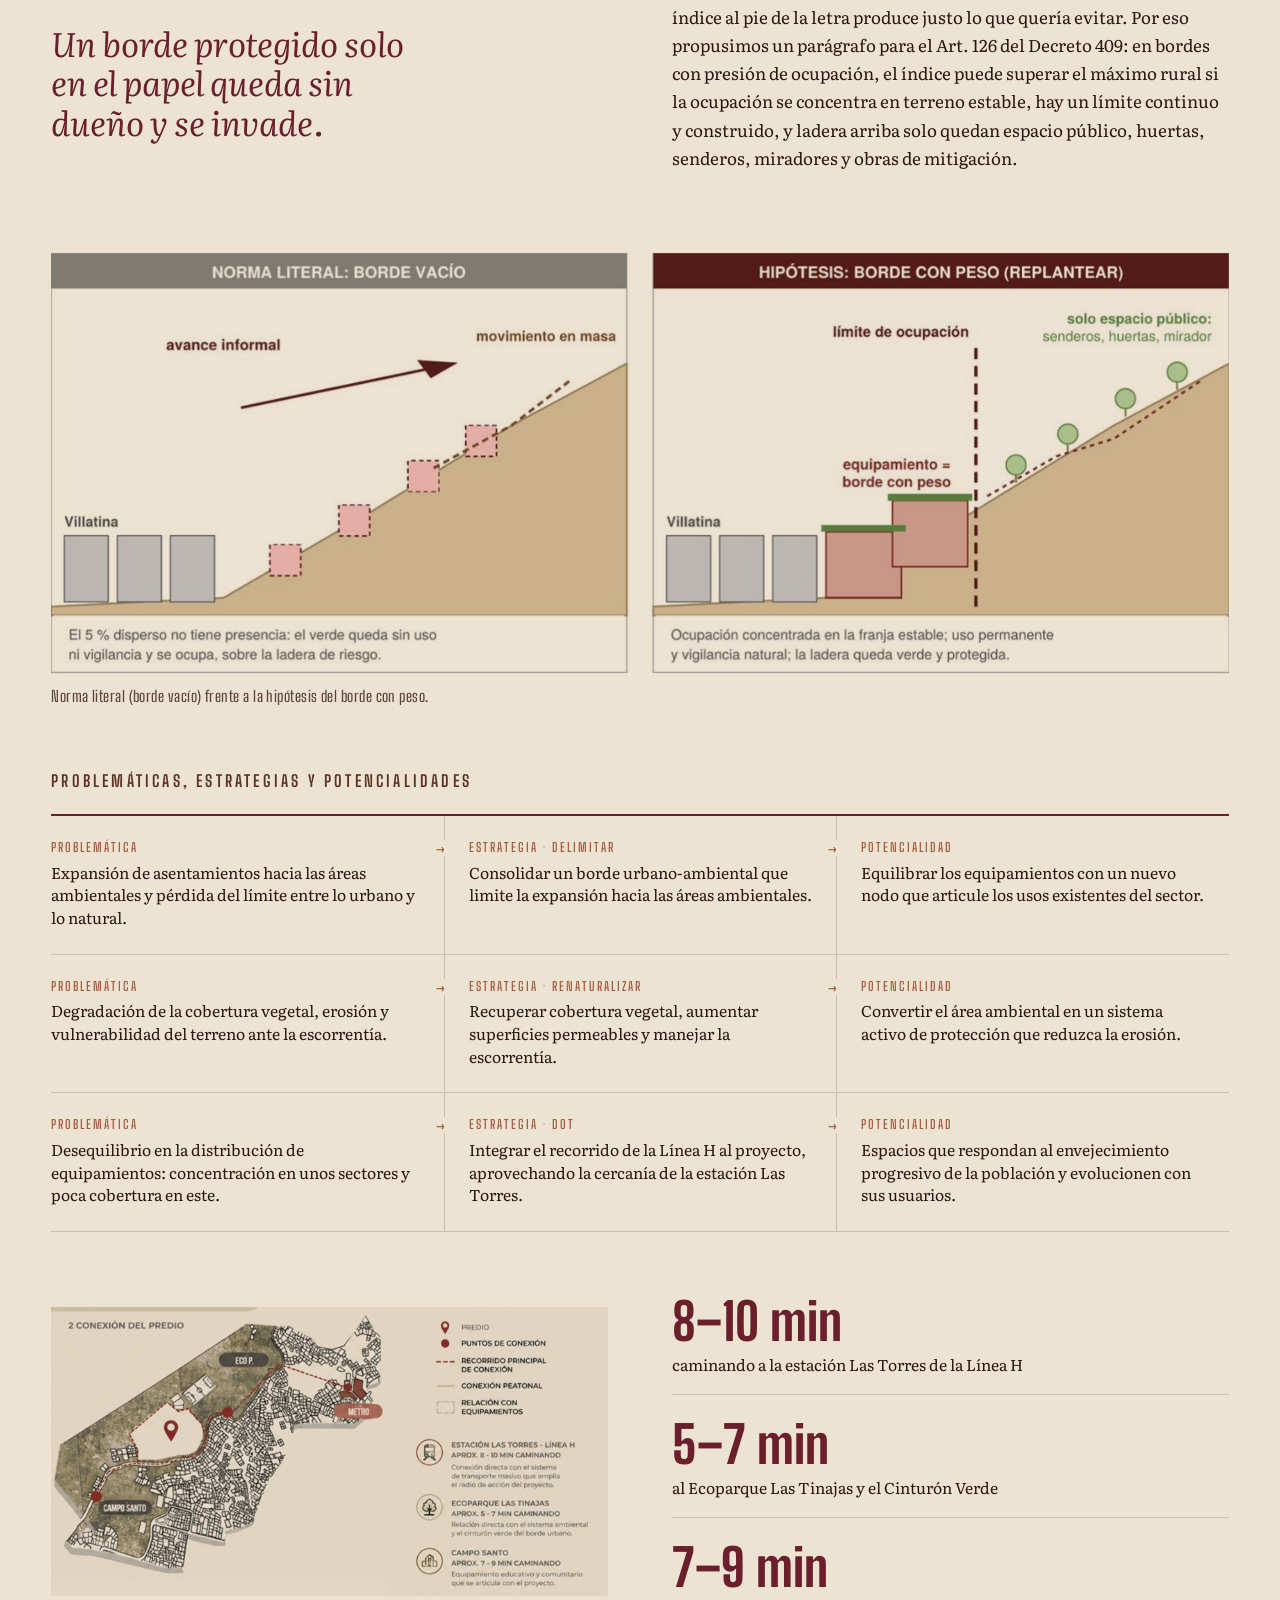
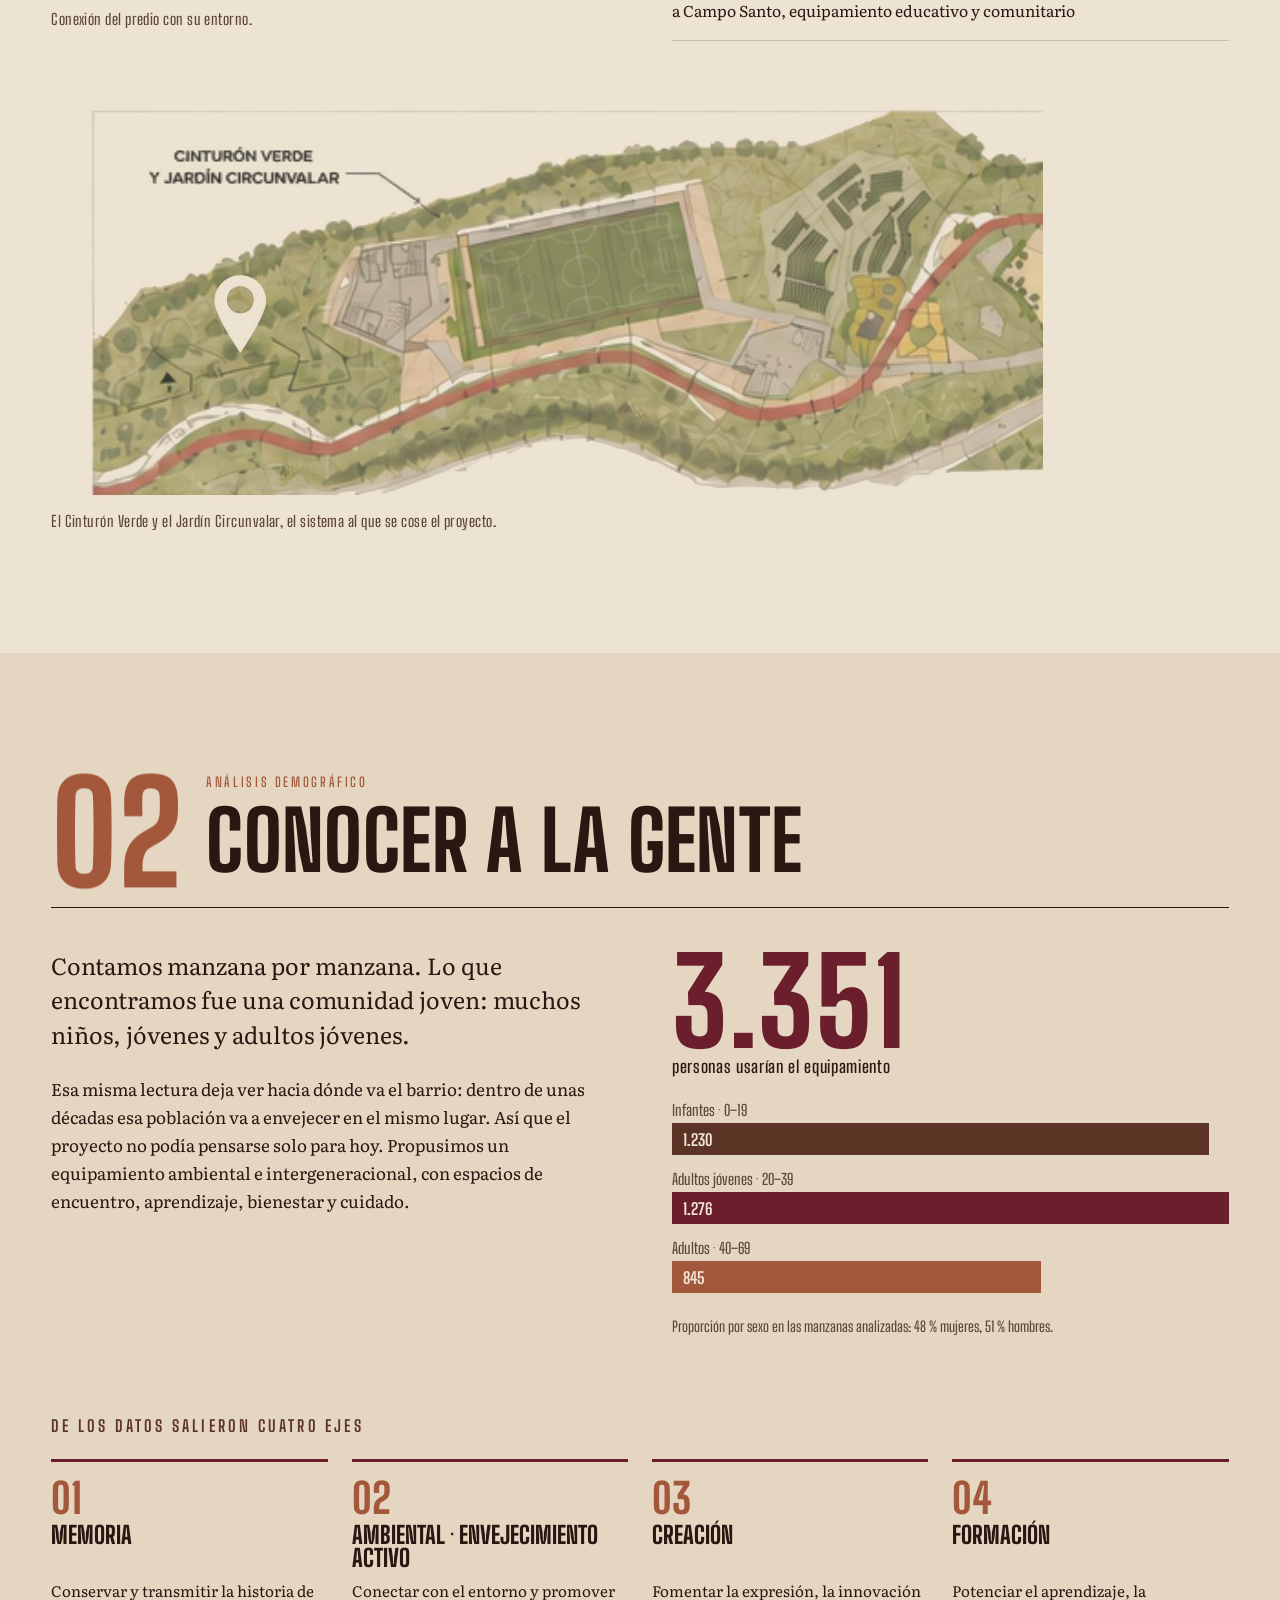
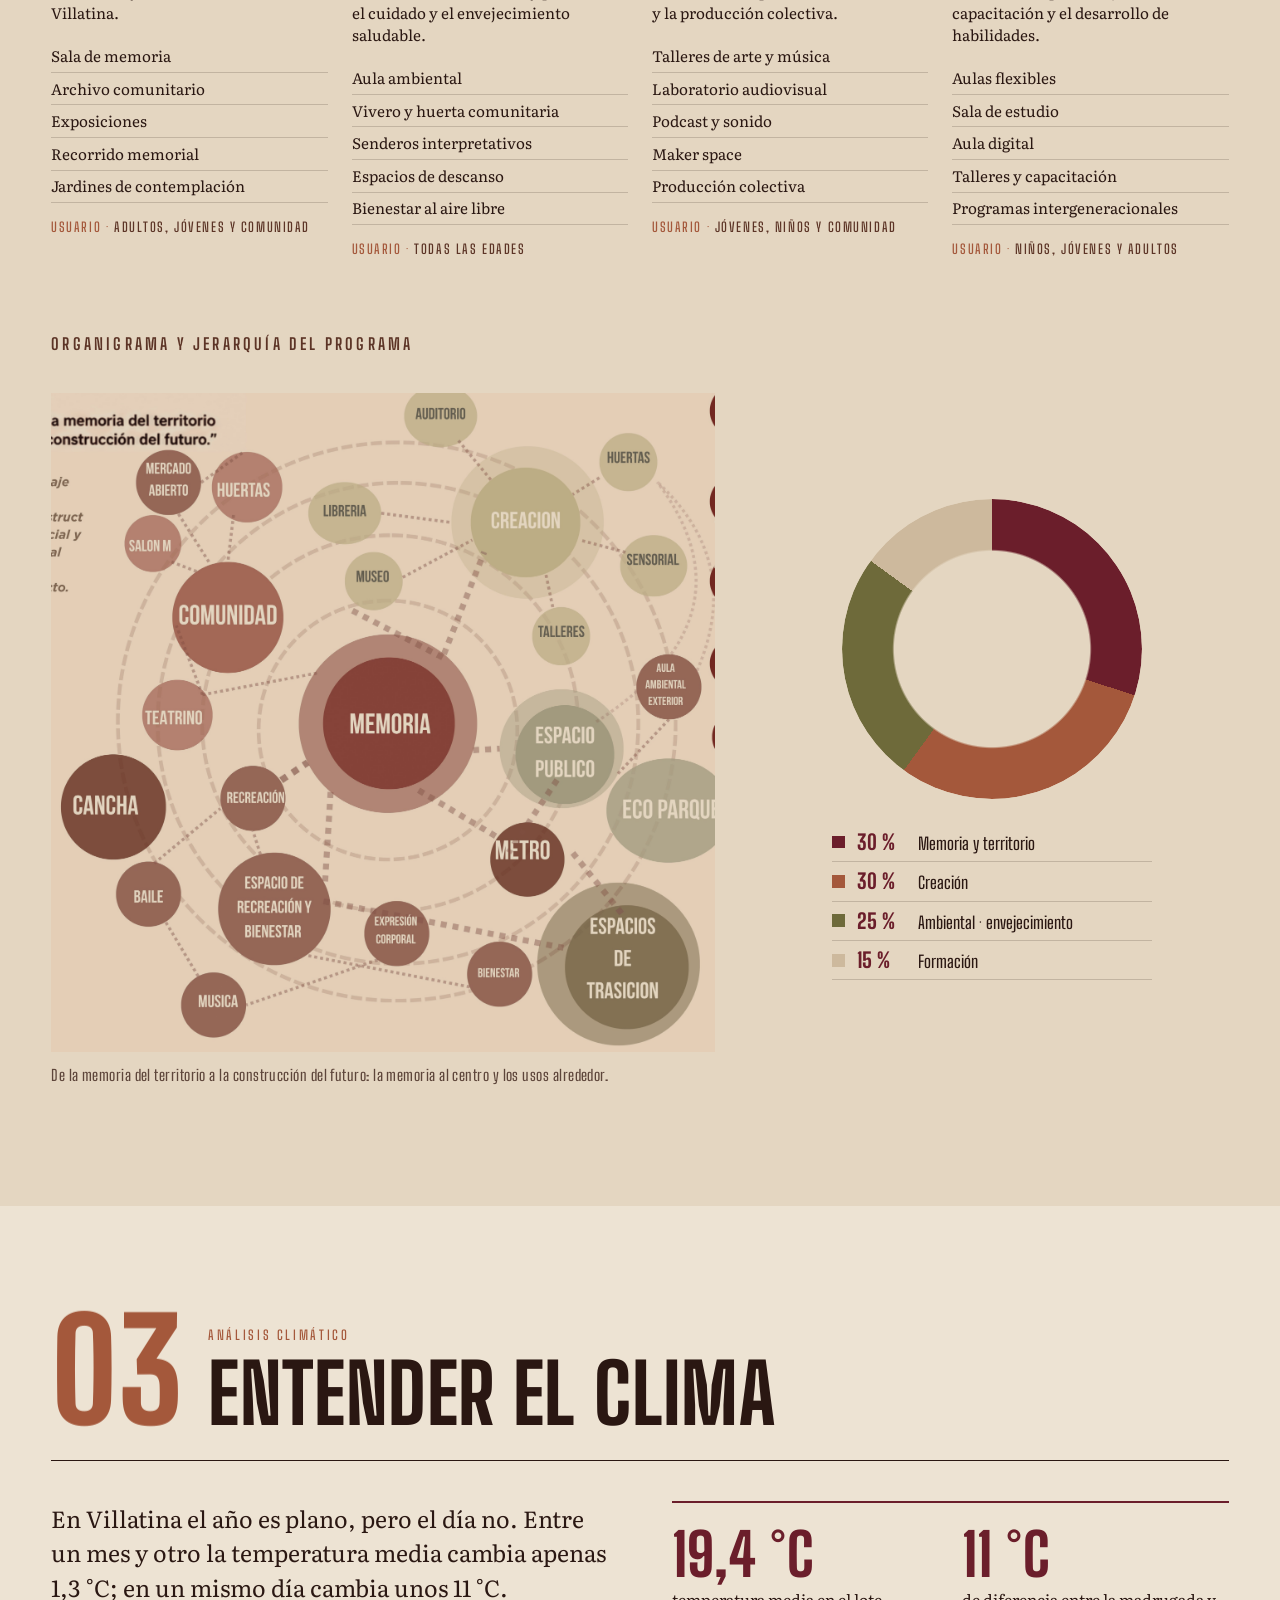
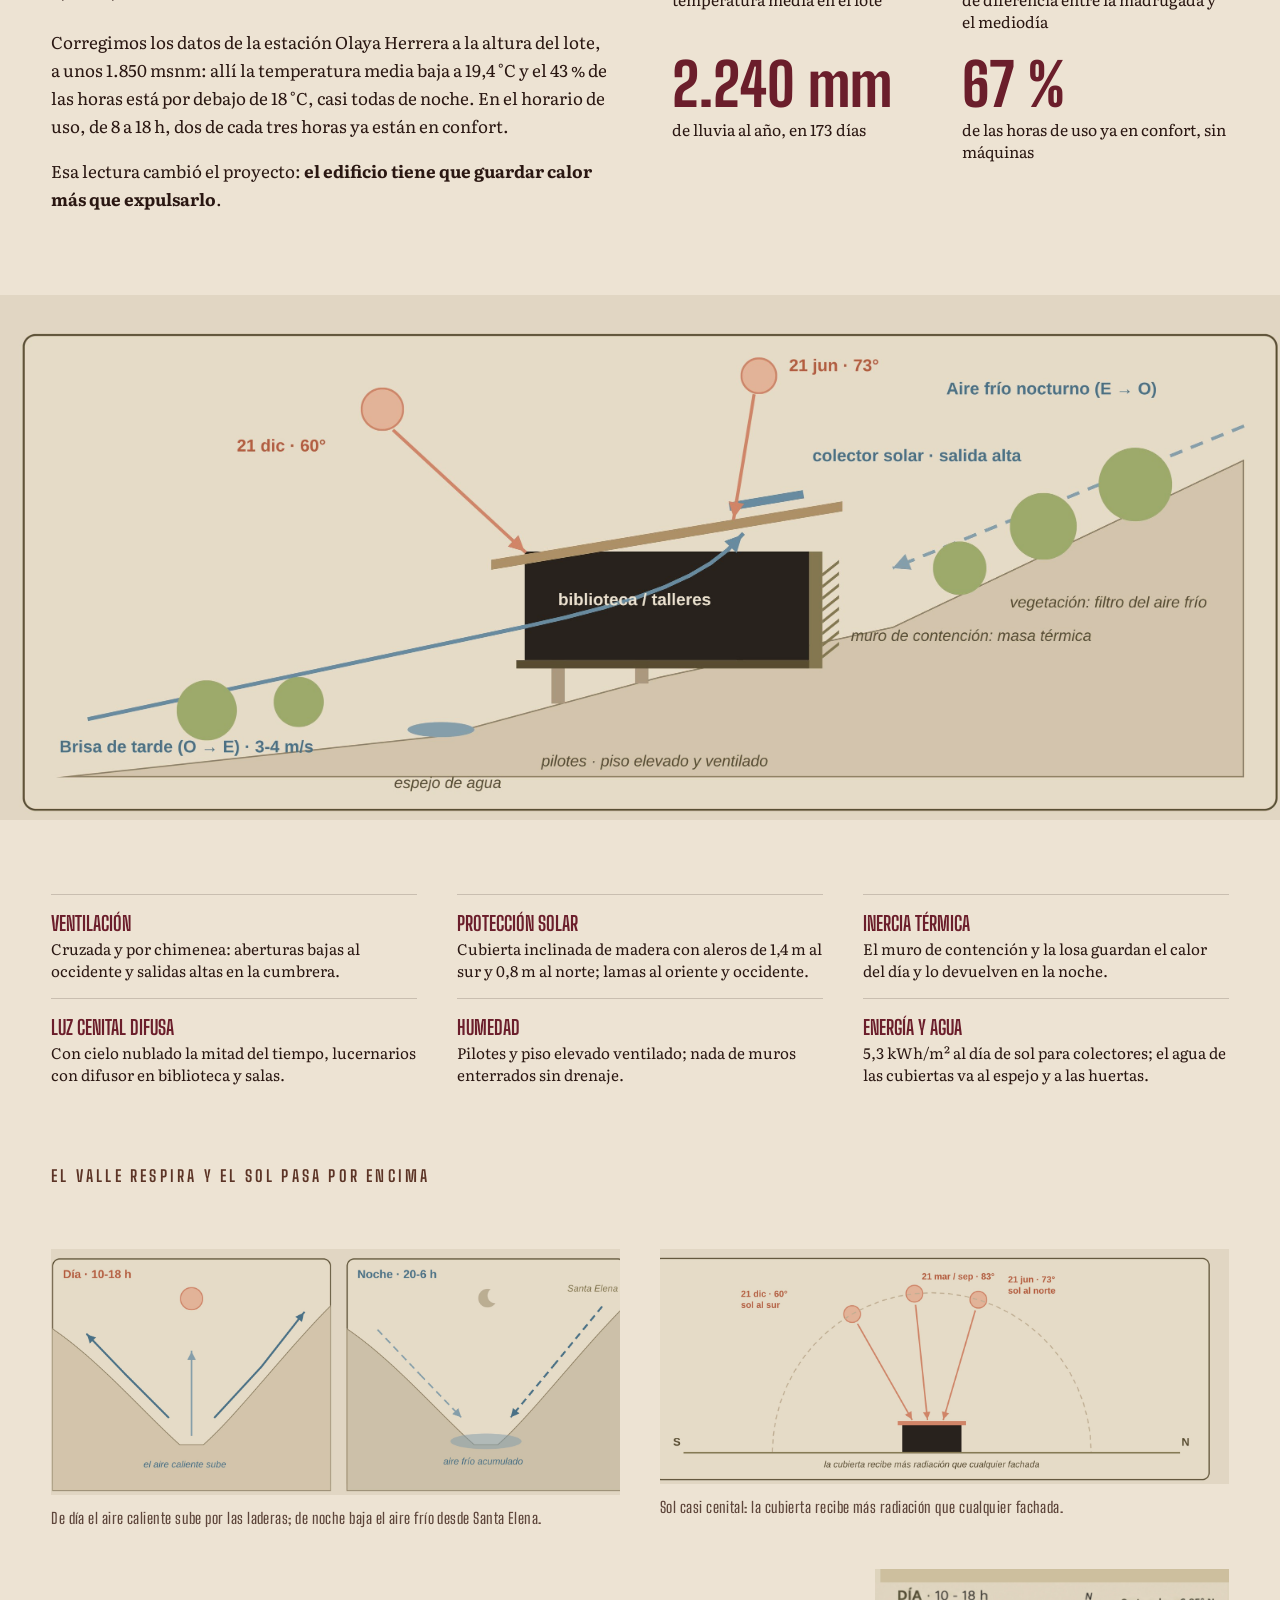
==== commit 86b71646: "Renders: volver a la sección fija con giro automático completo por cada tramo de scroll Co-Authored-" ====
--- a/original/index.html
+++ b/original/index.html
@@ -737,6 +737,6 @@
 </dialog>
 
 <script src="js/main.js?v=video3"></script>
-<script src="js/carrusel.js?v=scrub2" defer></script>
+<script src="js/carrusel.js?v=paso1" defer></script>
 </body>
 </html>
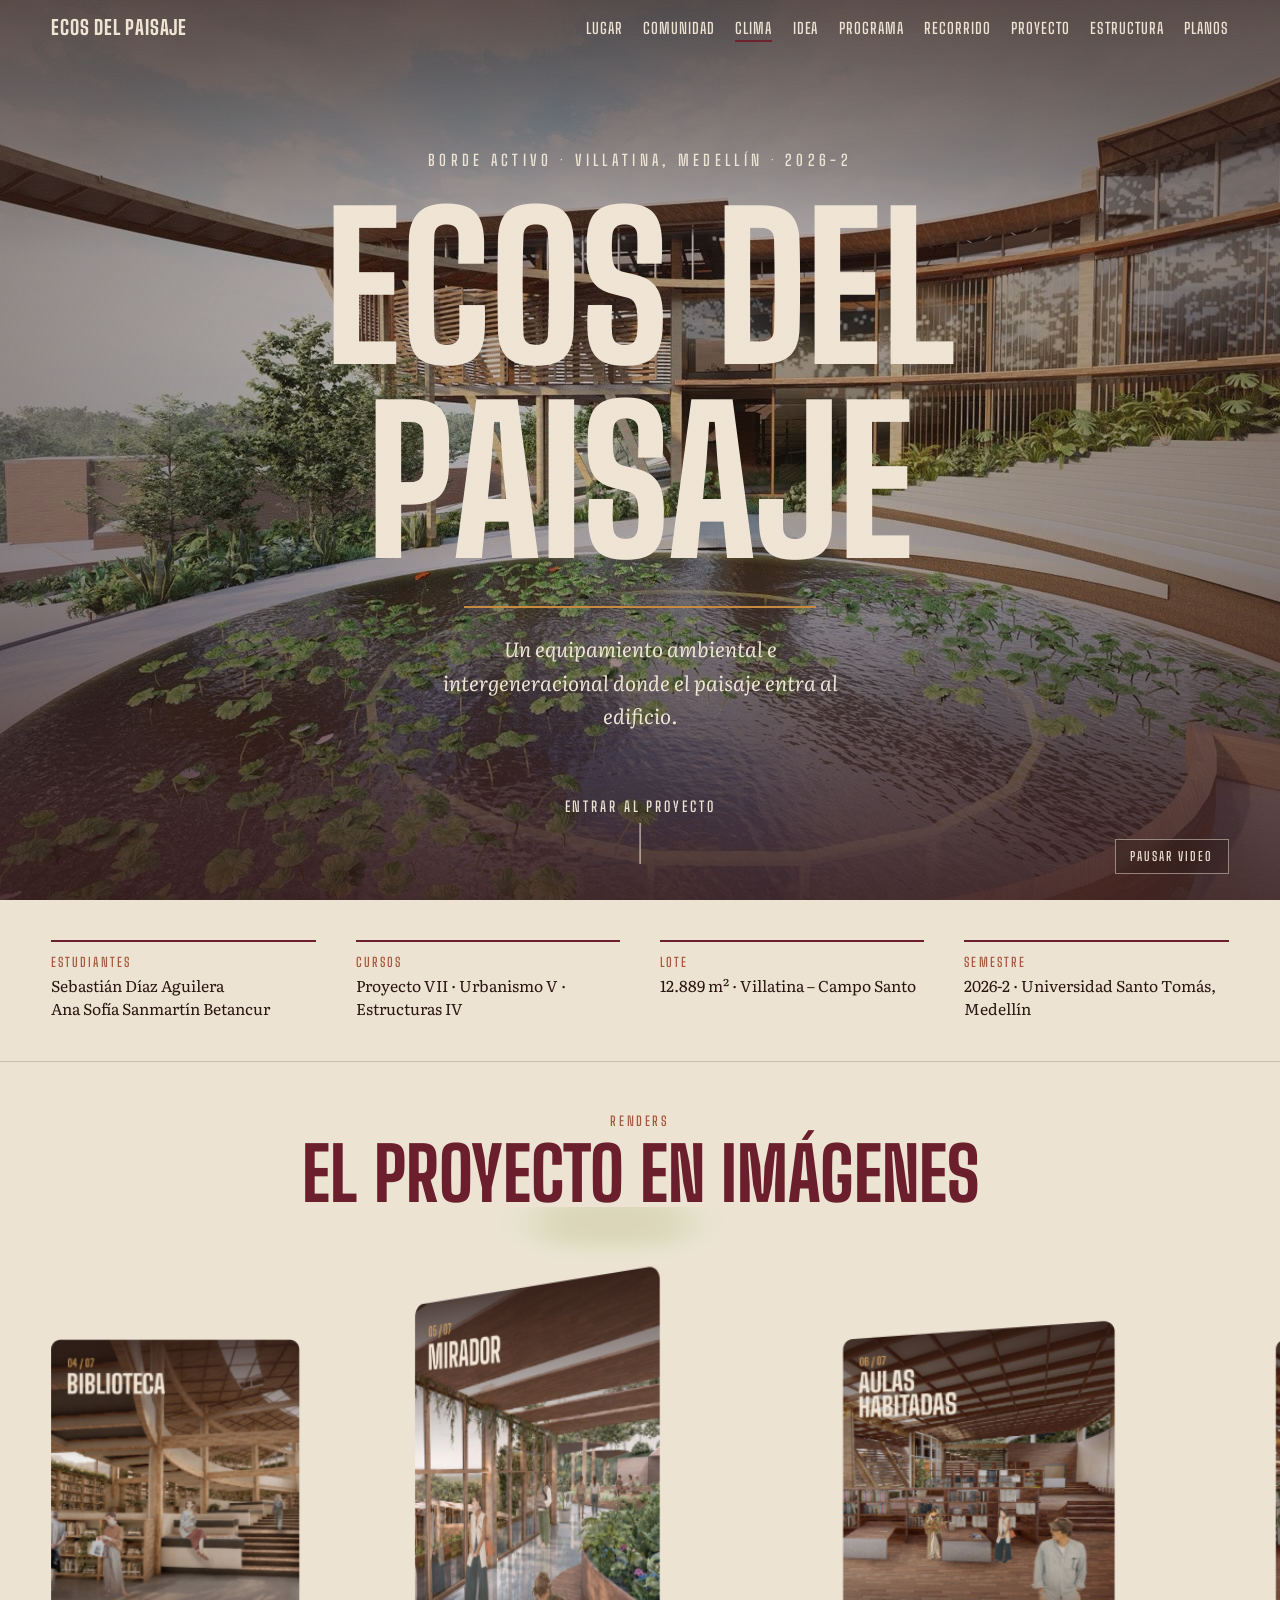
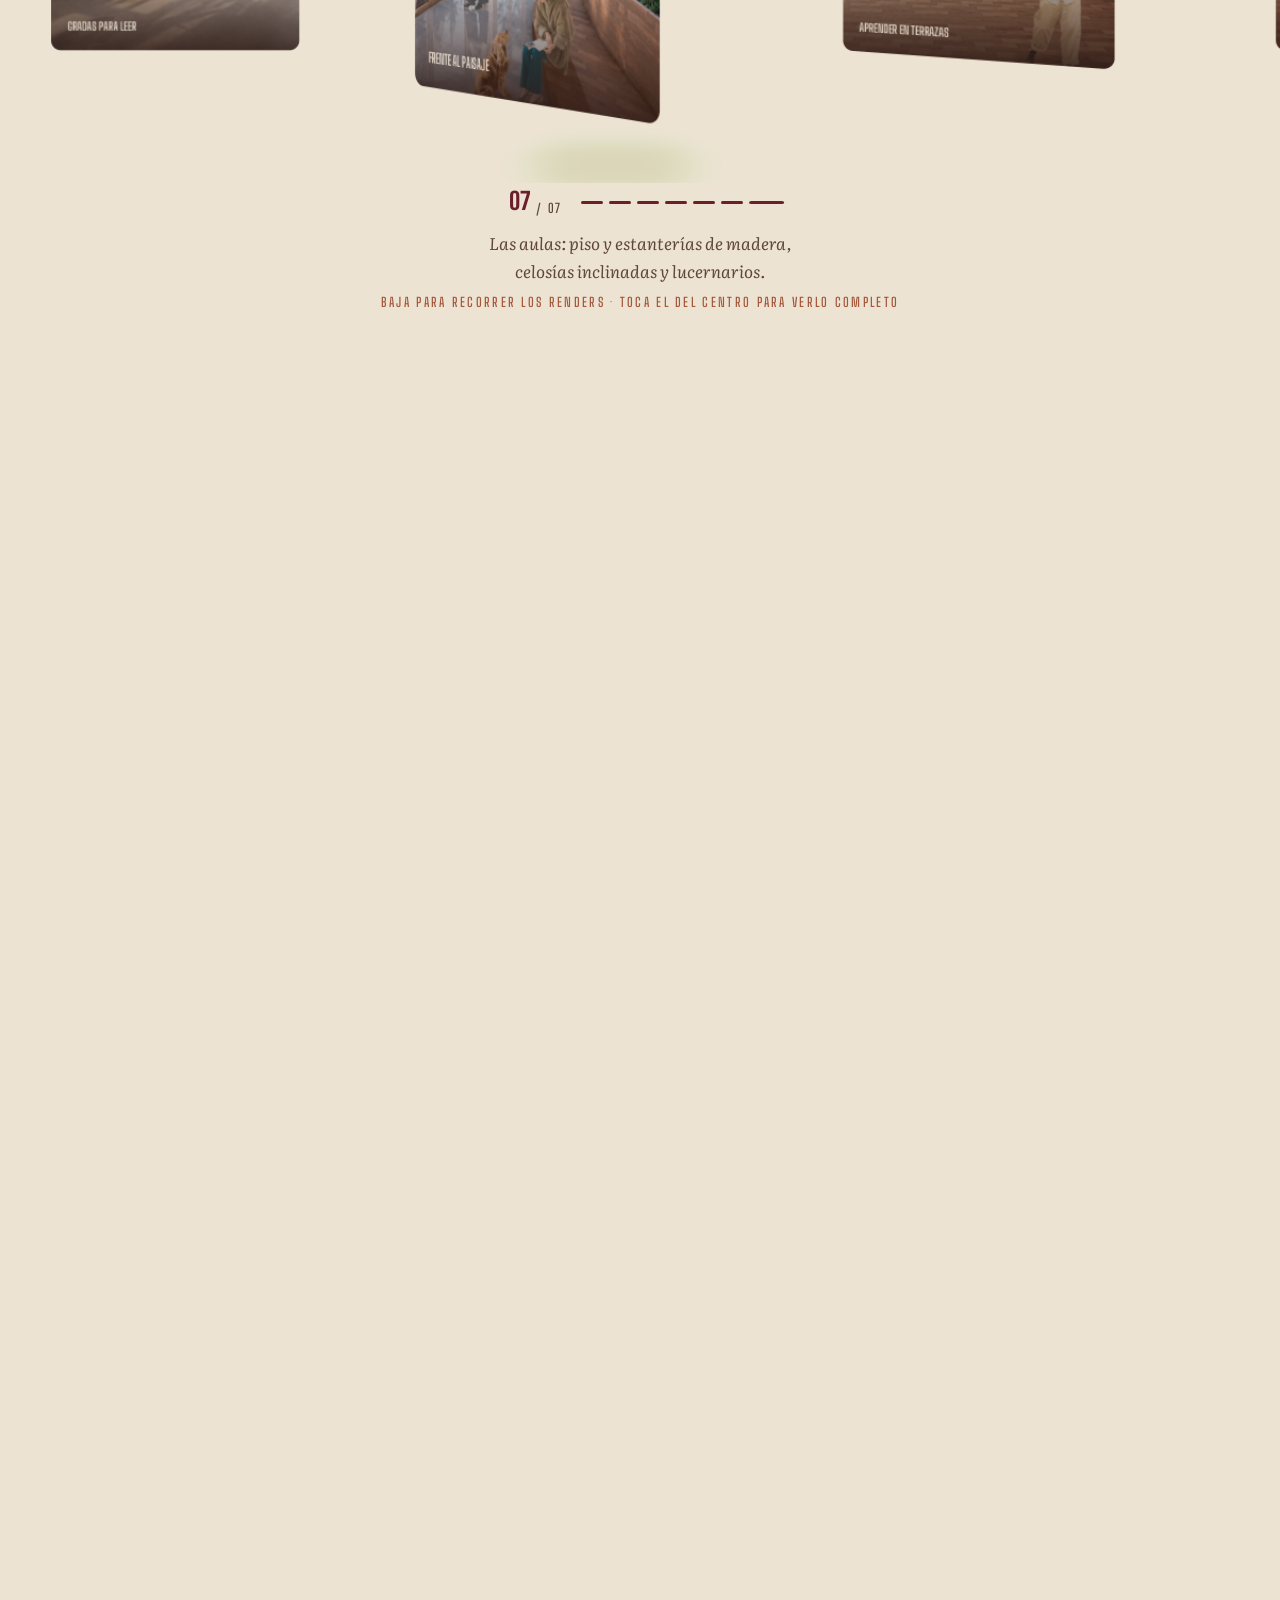
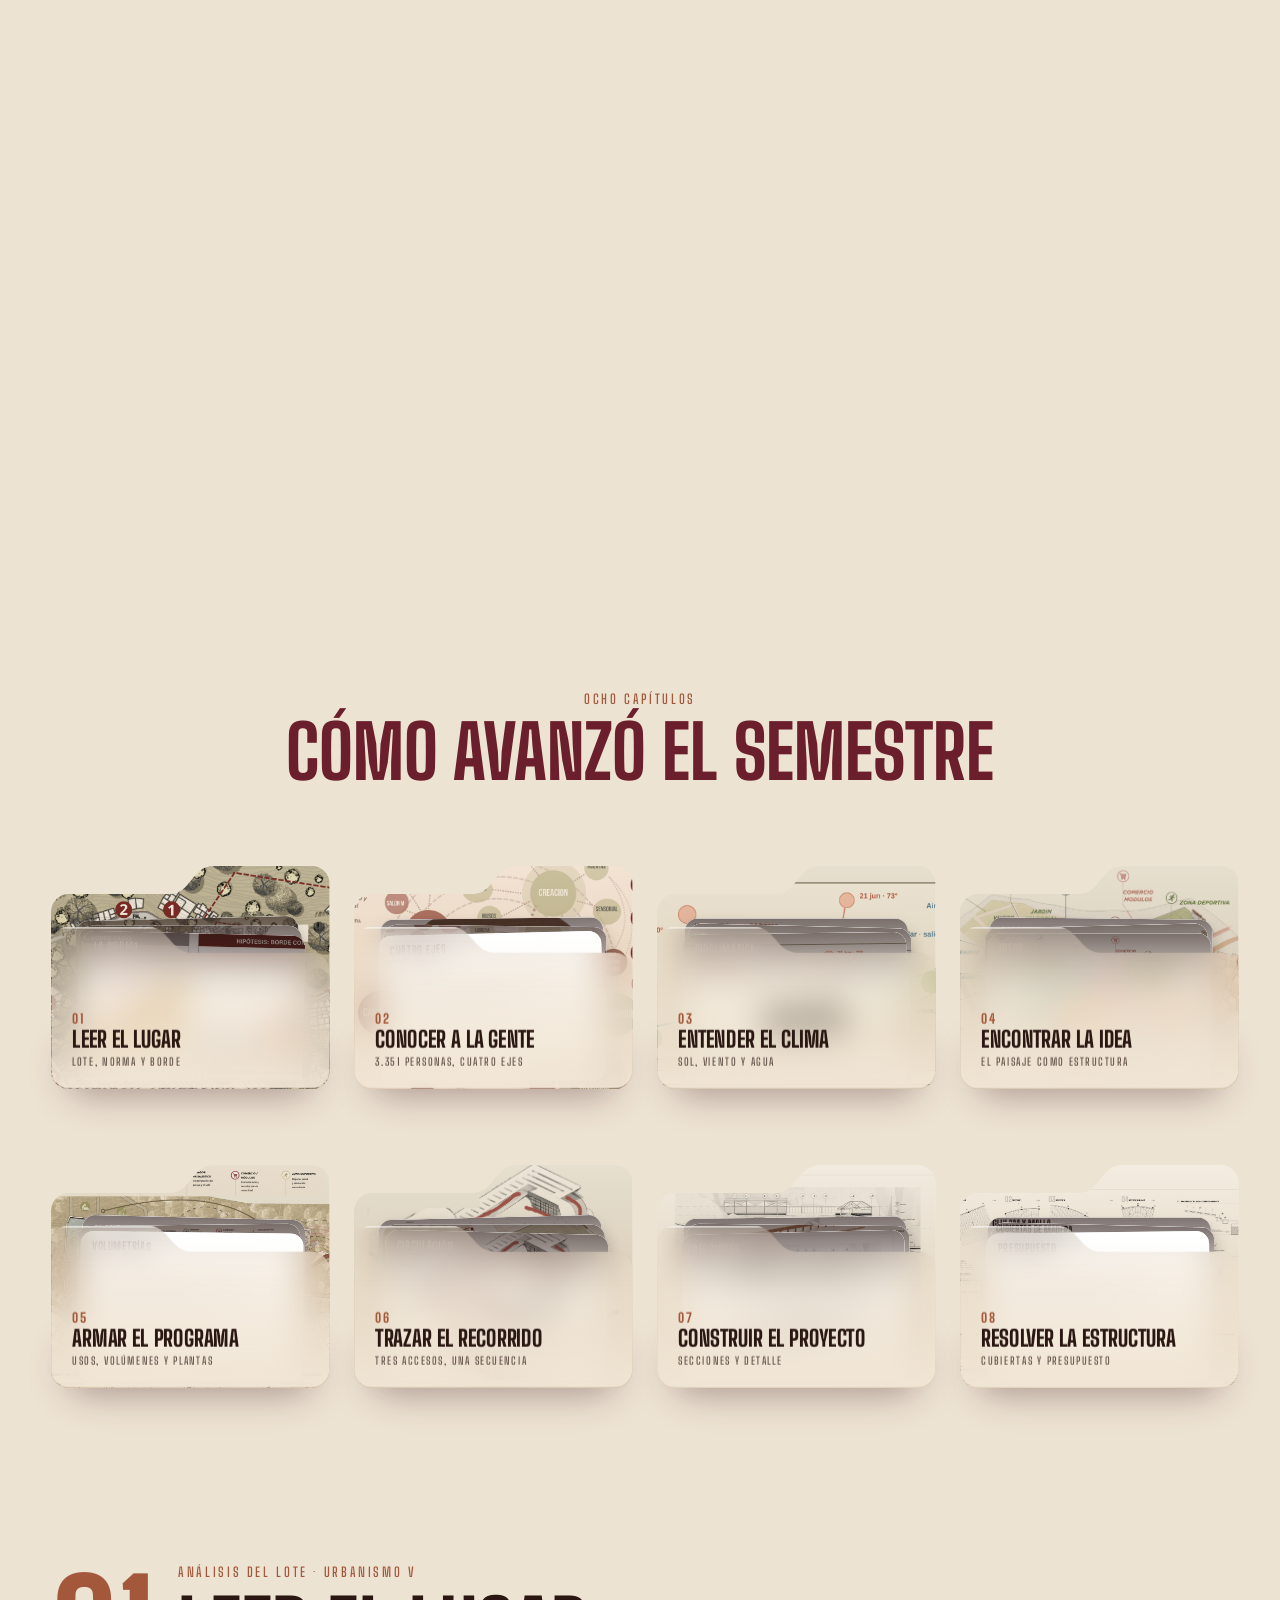
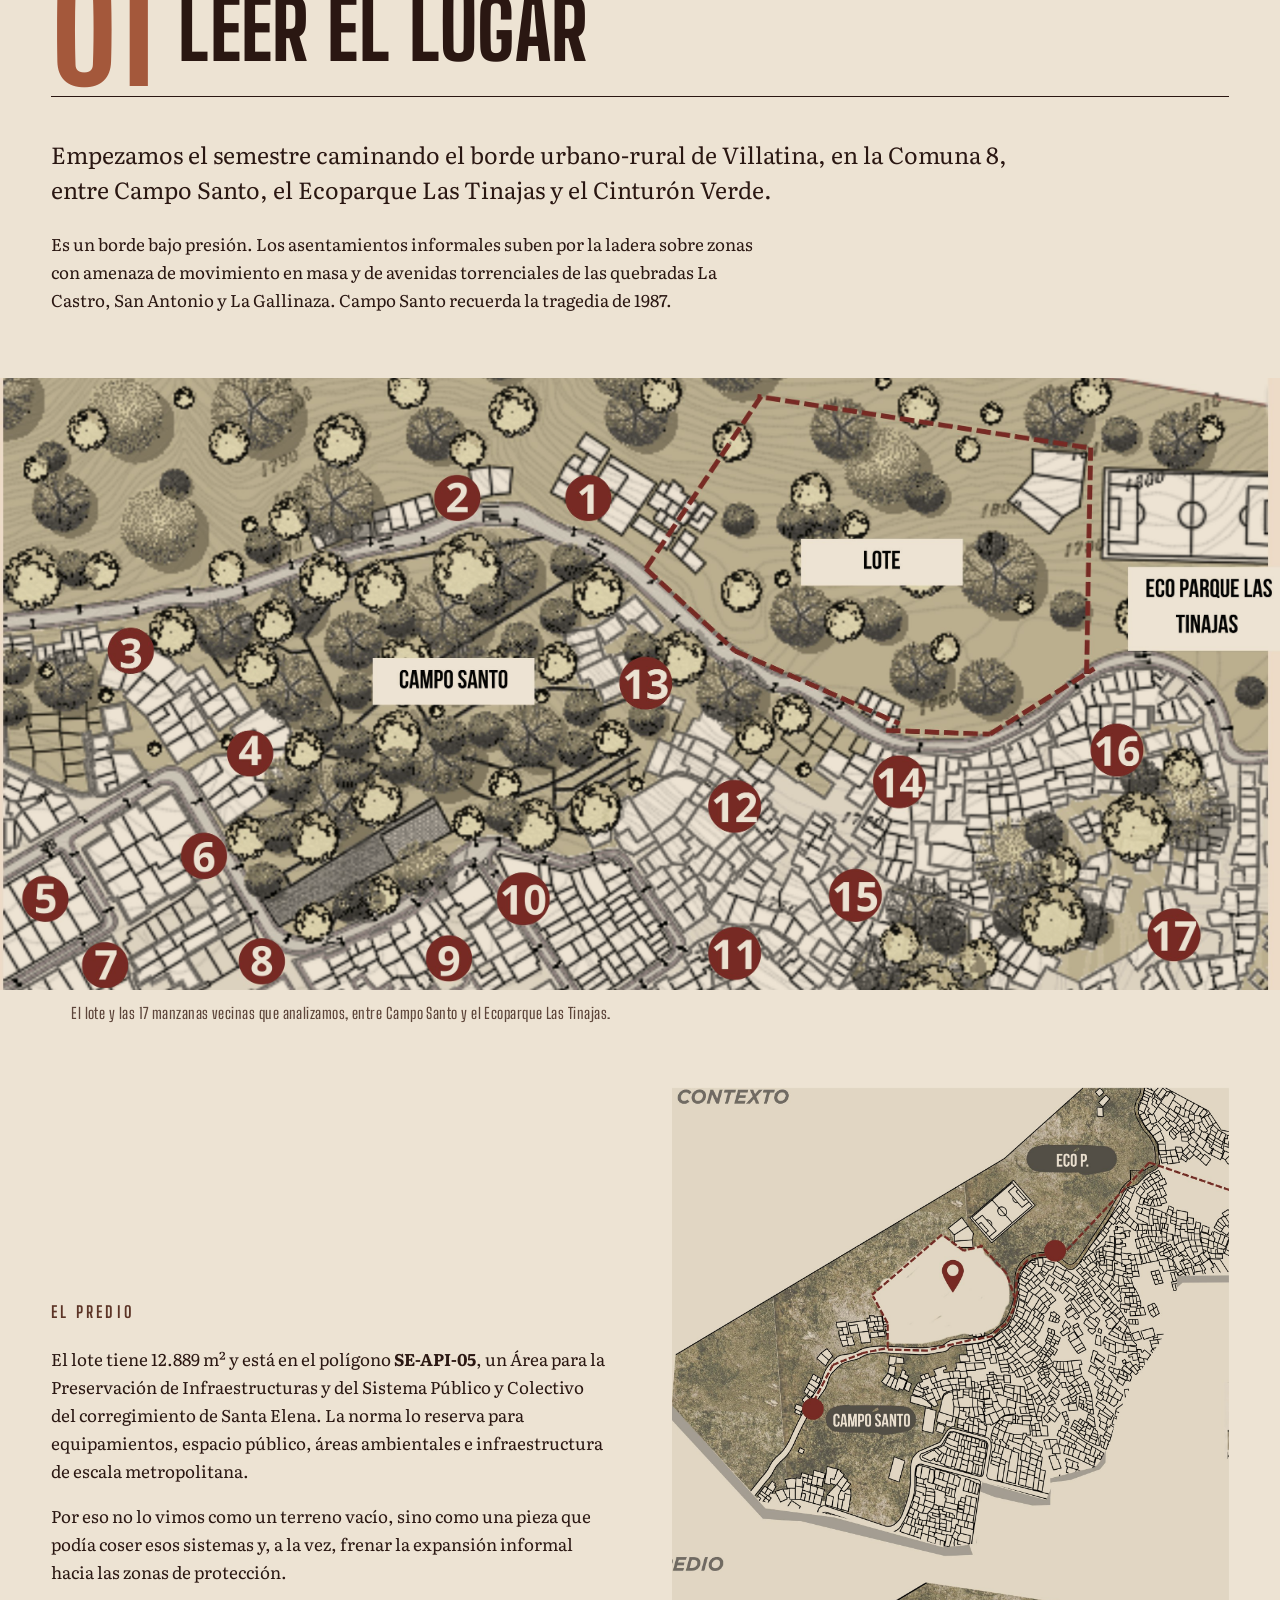
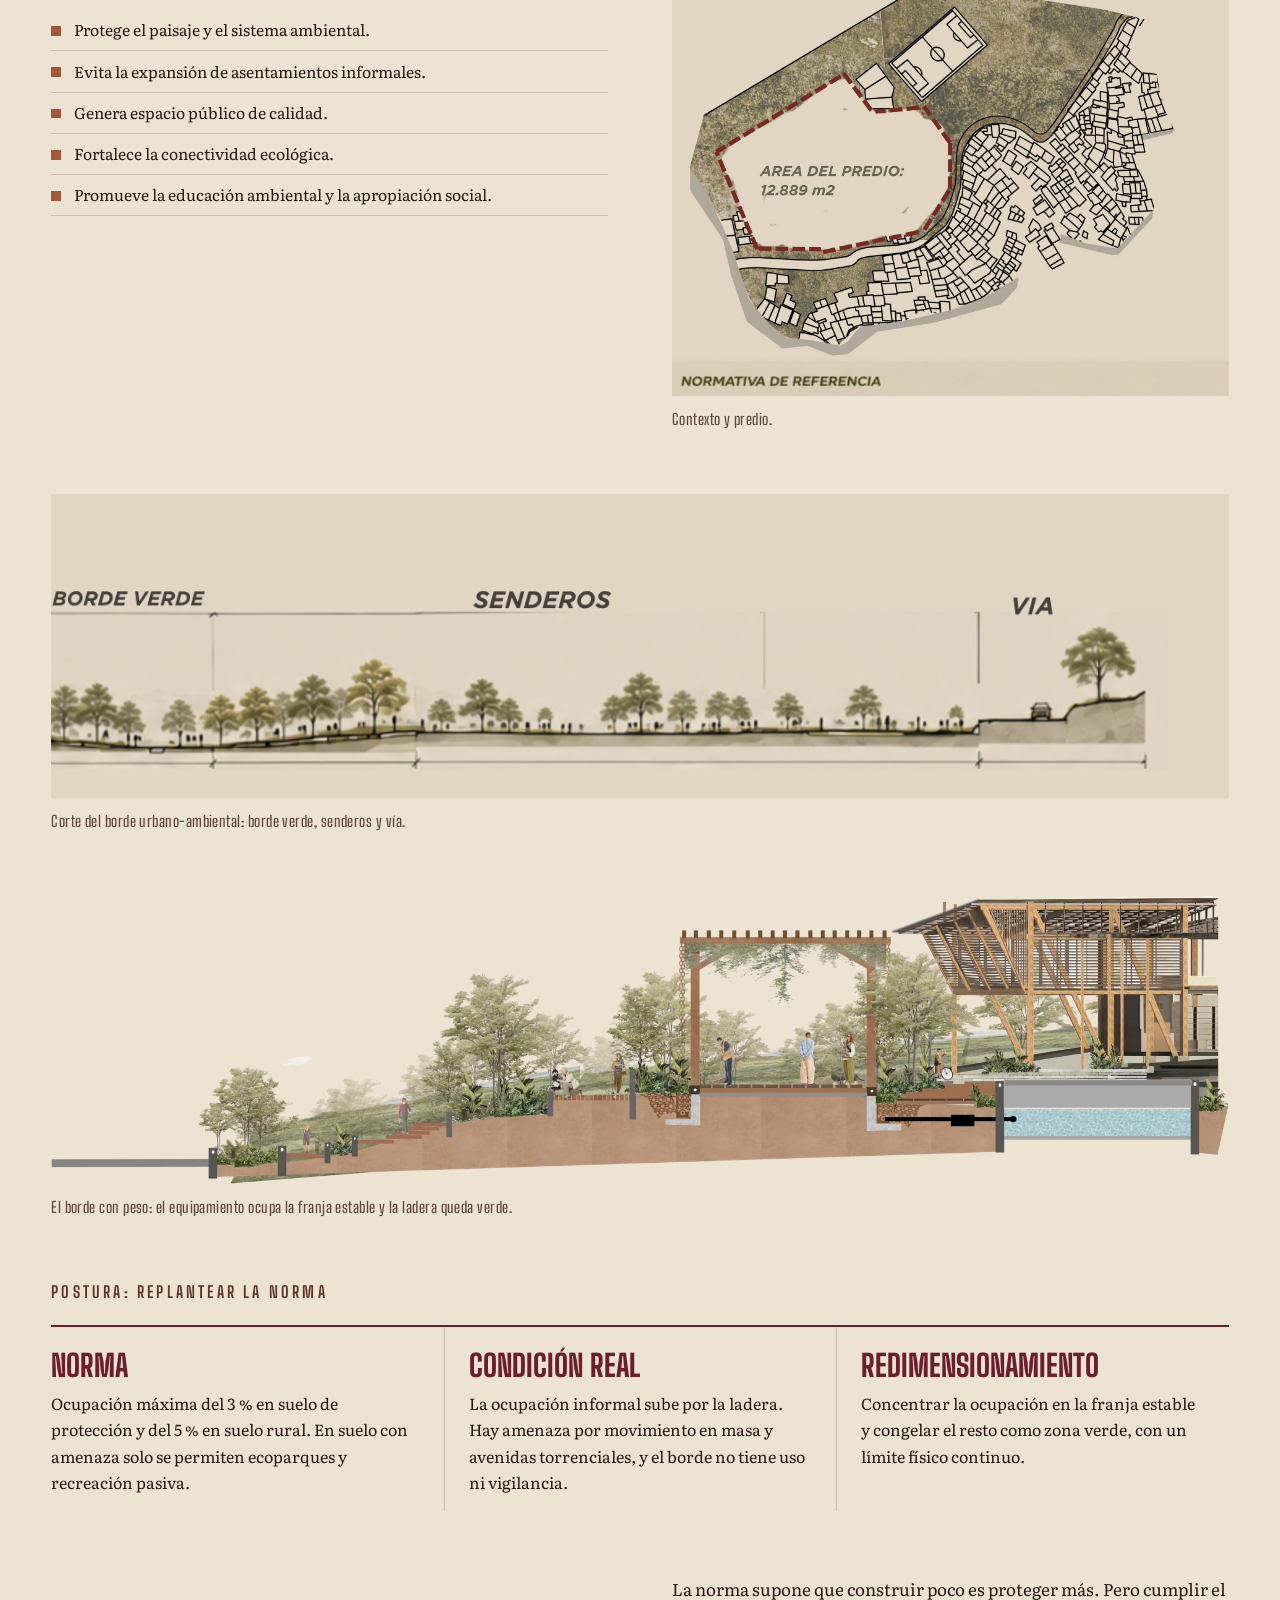
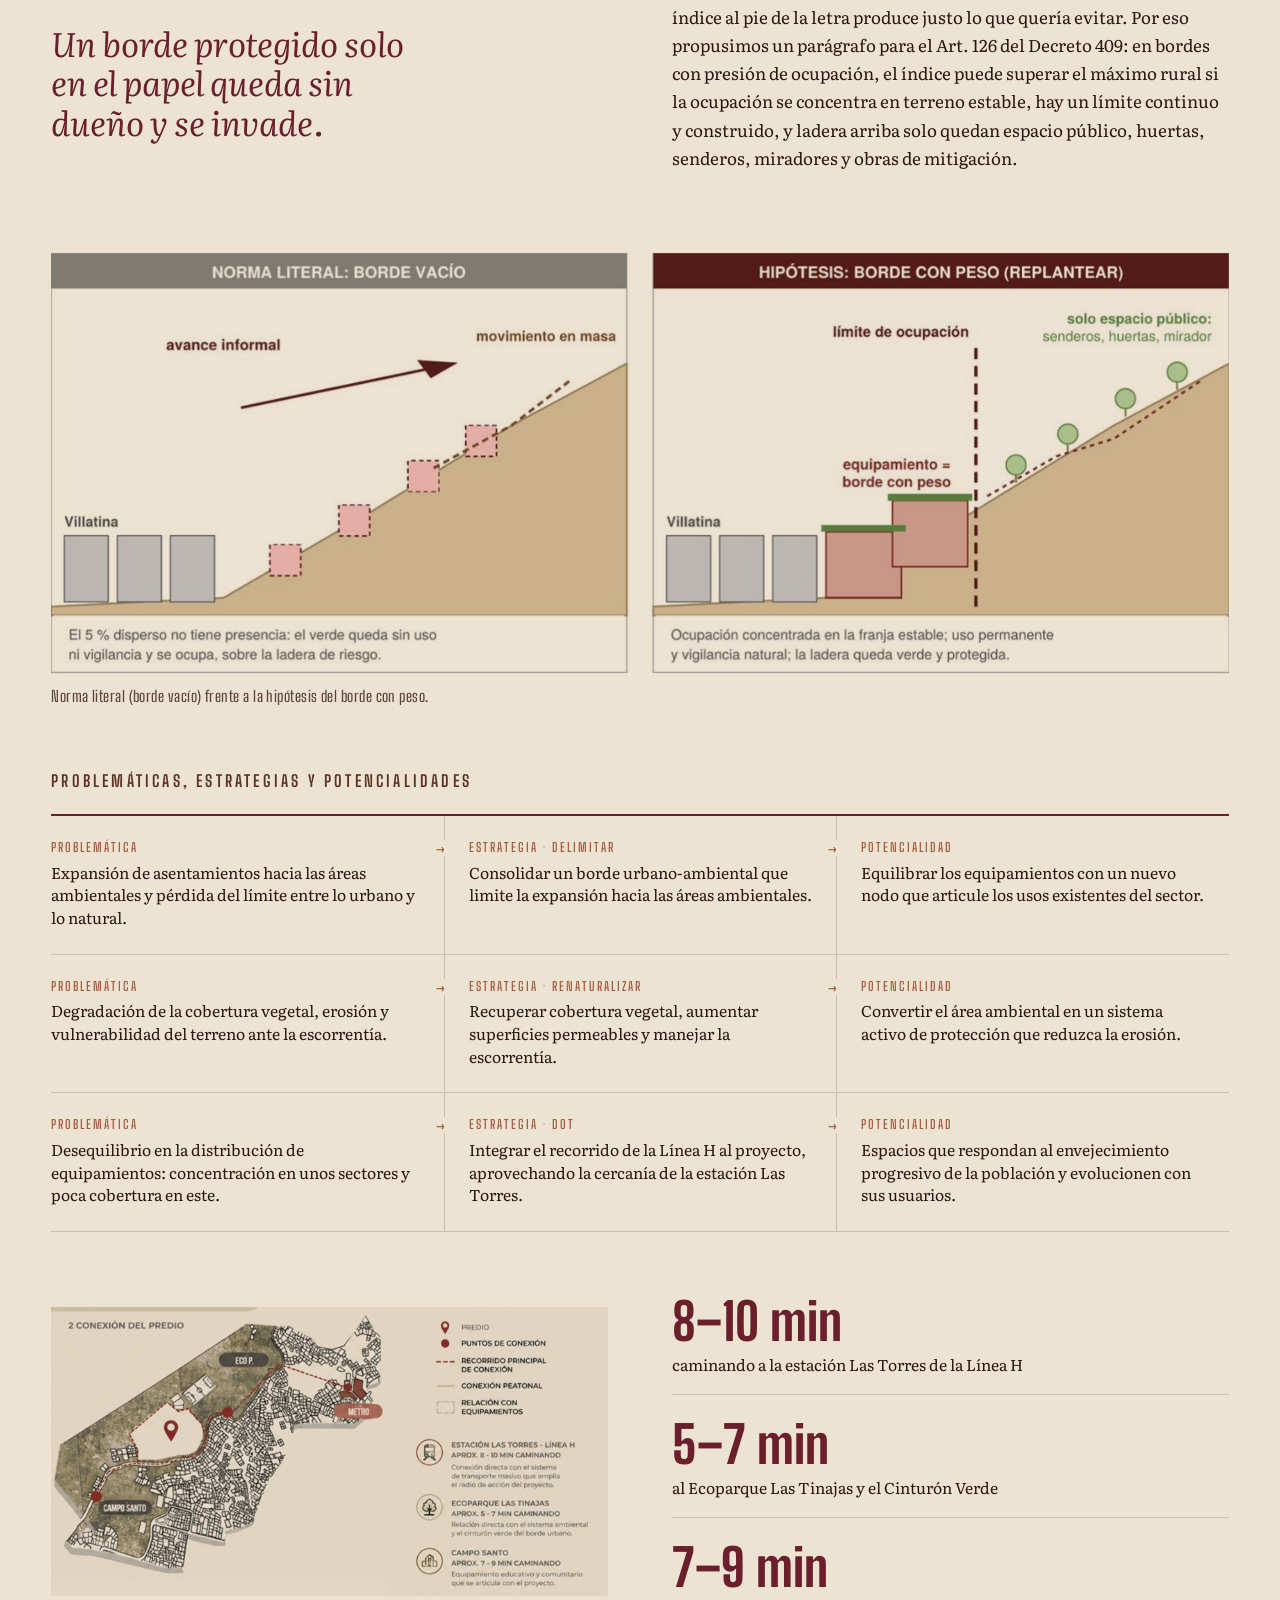
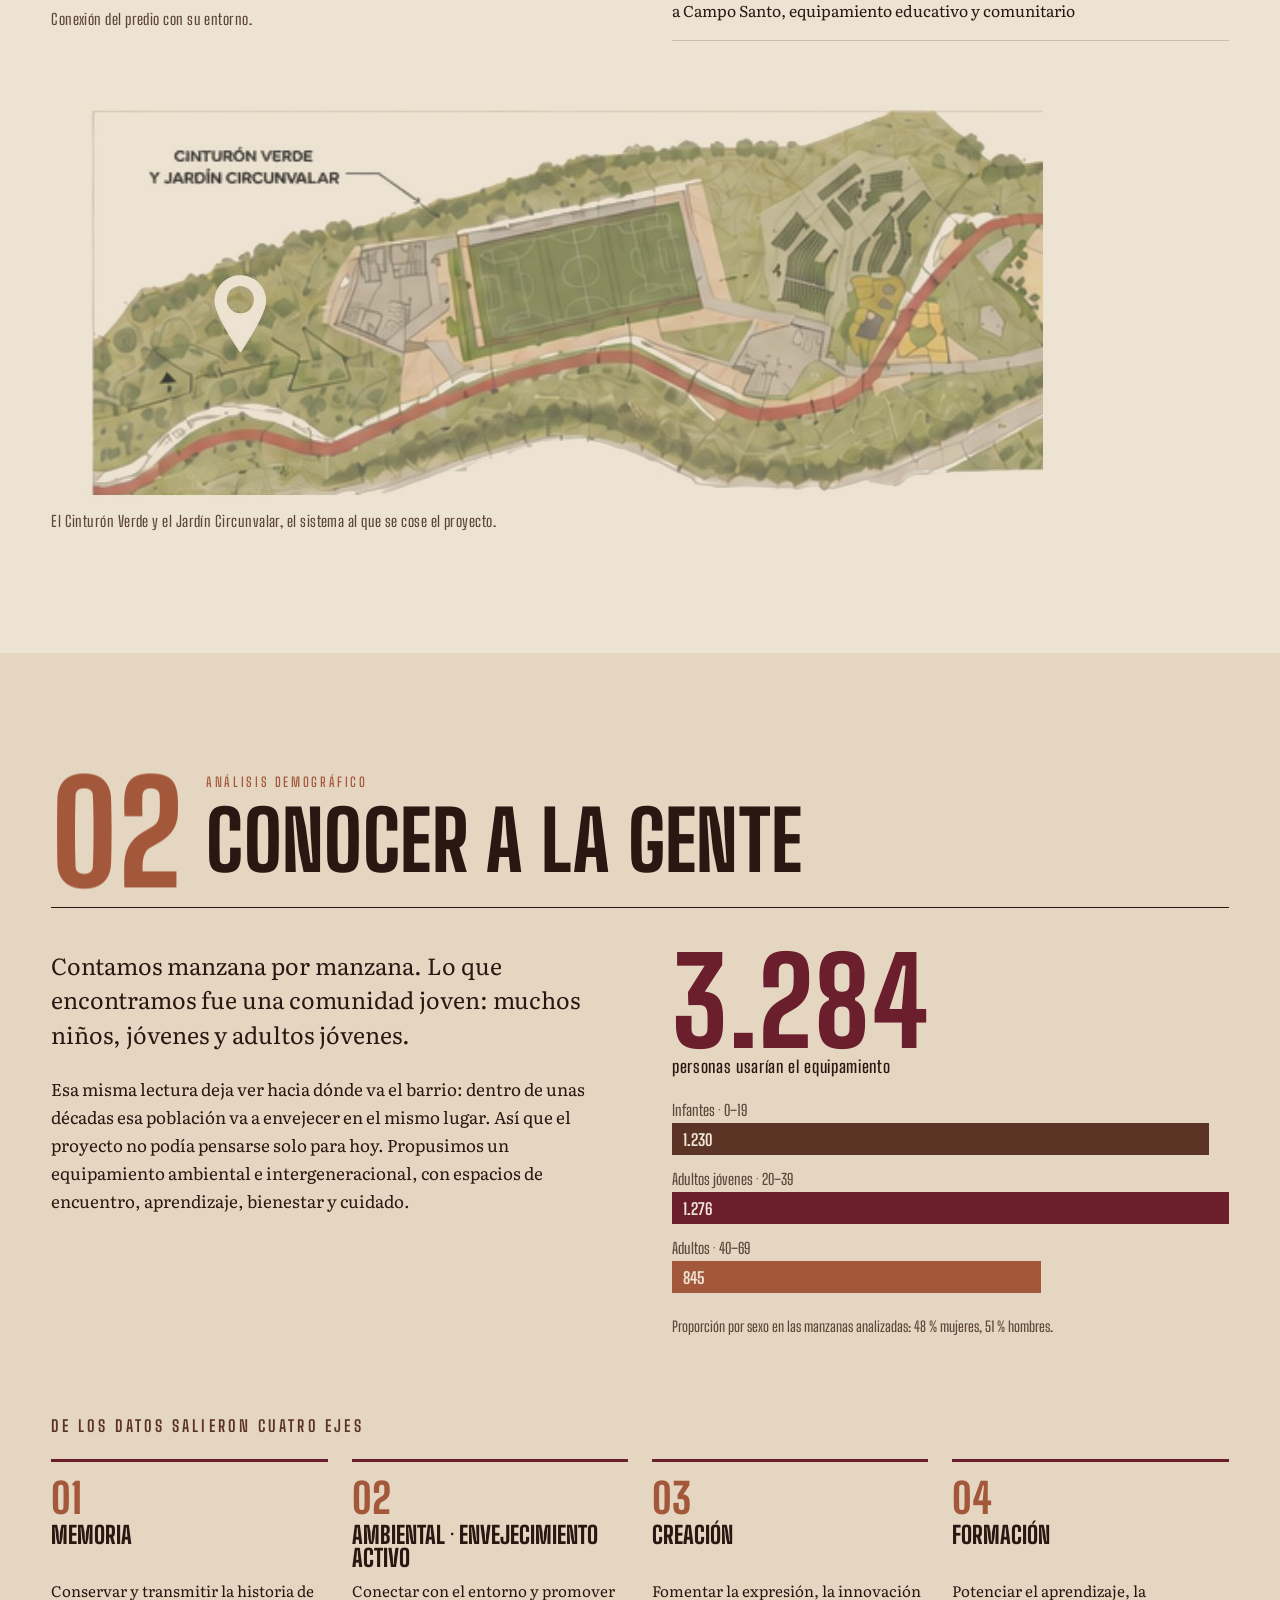
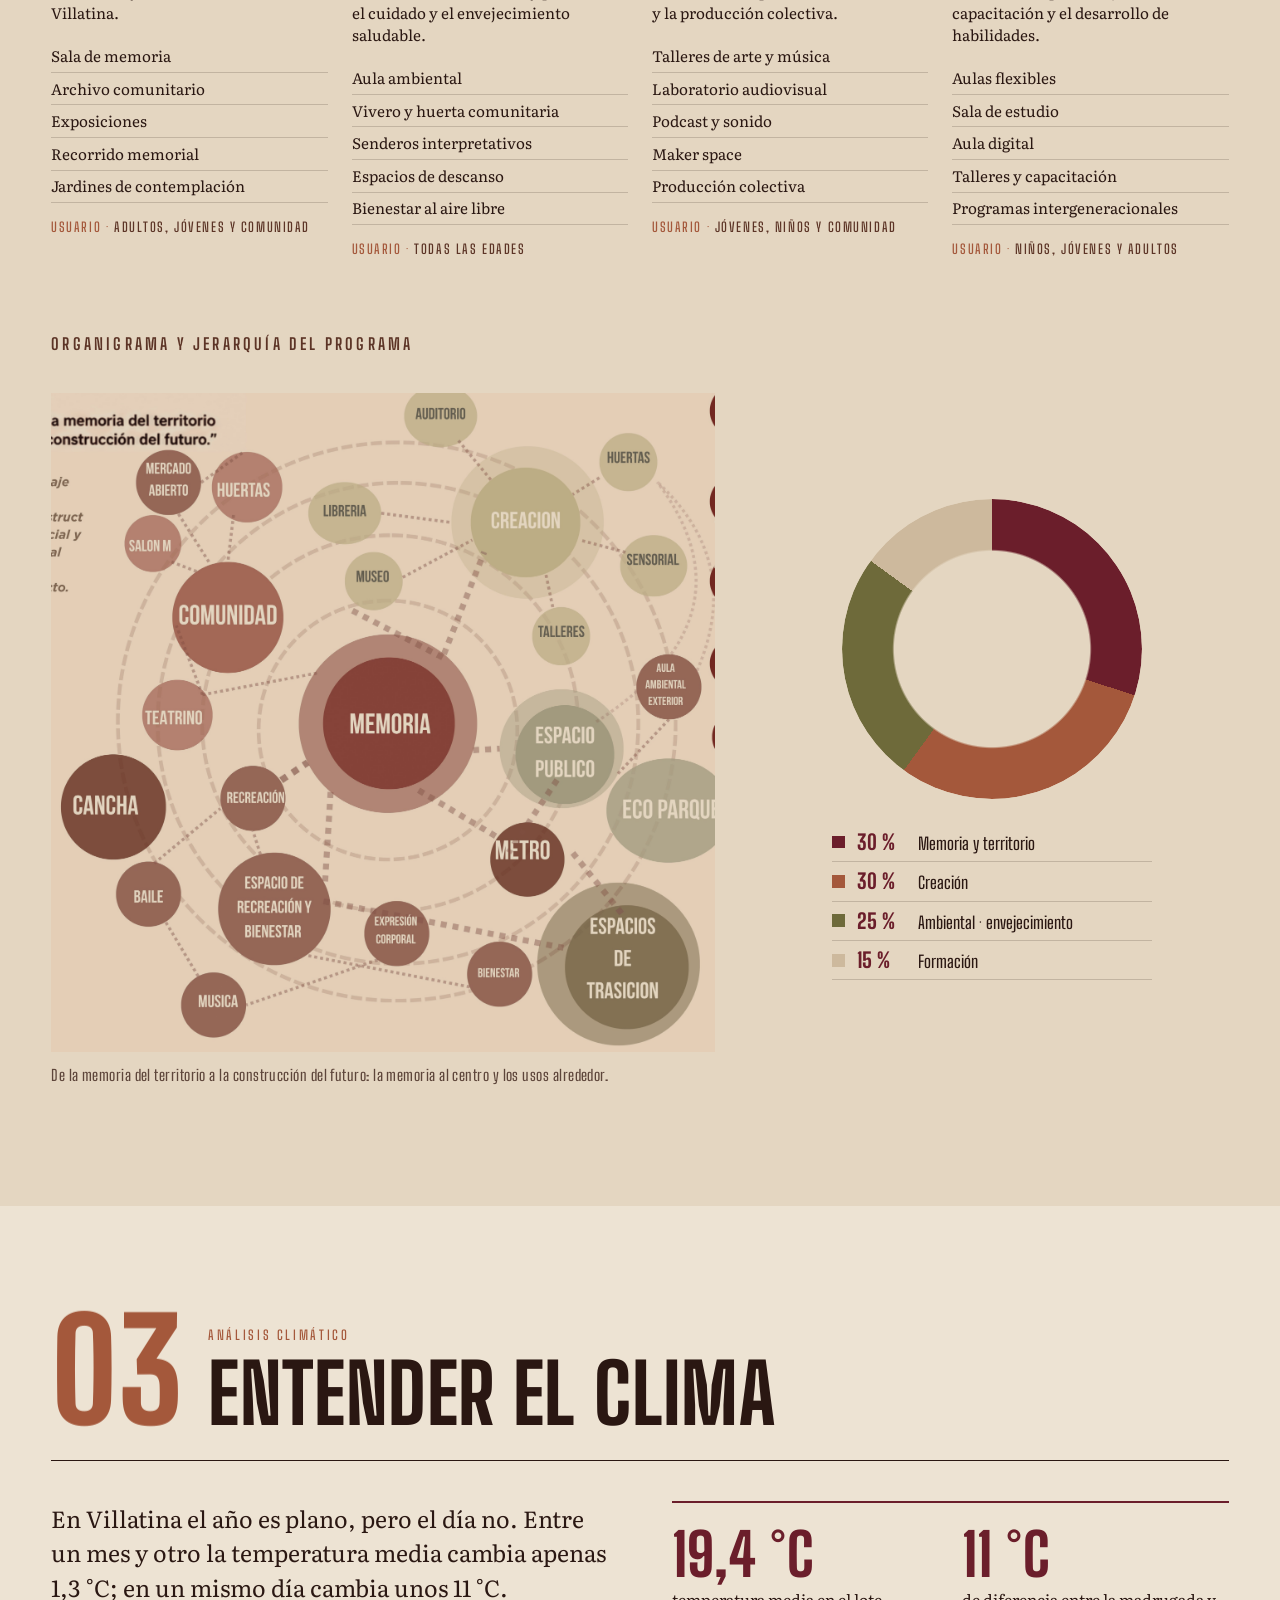
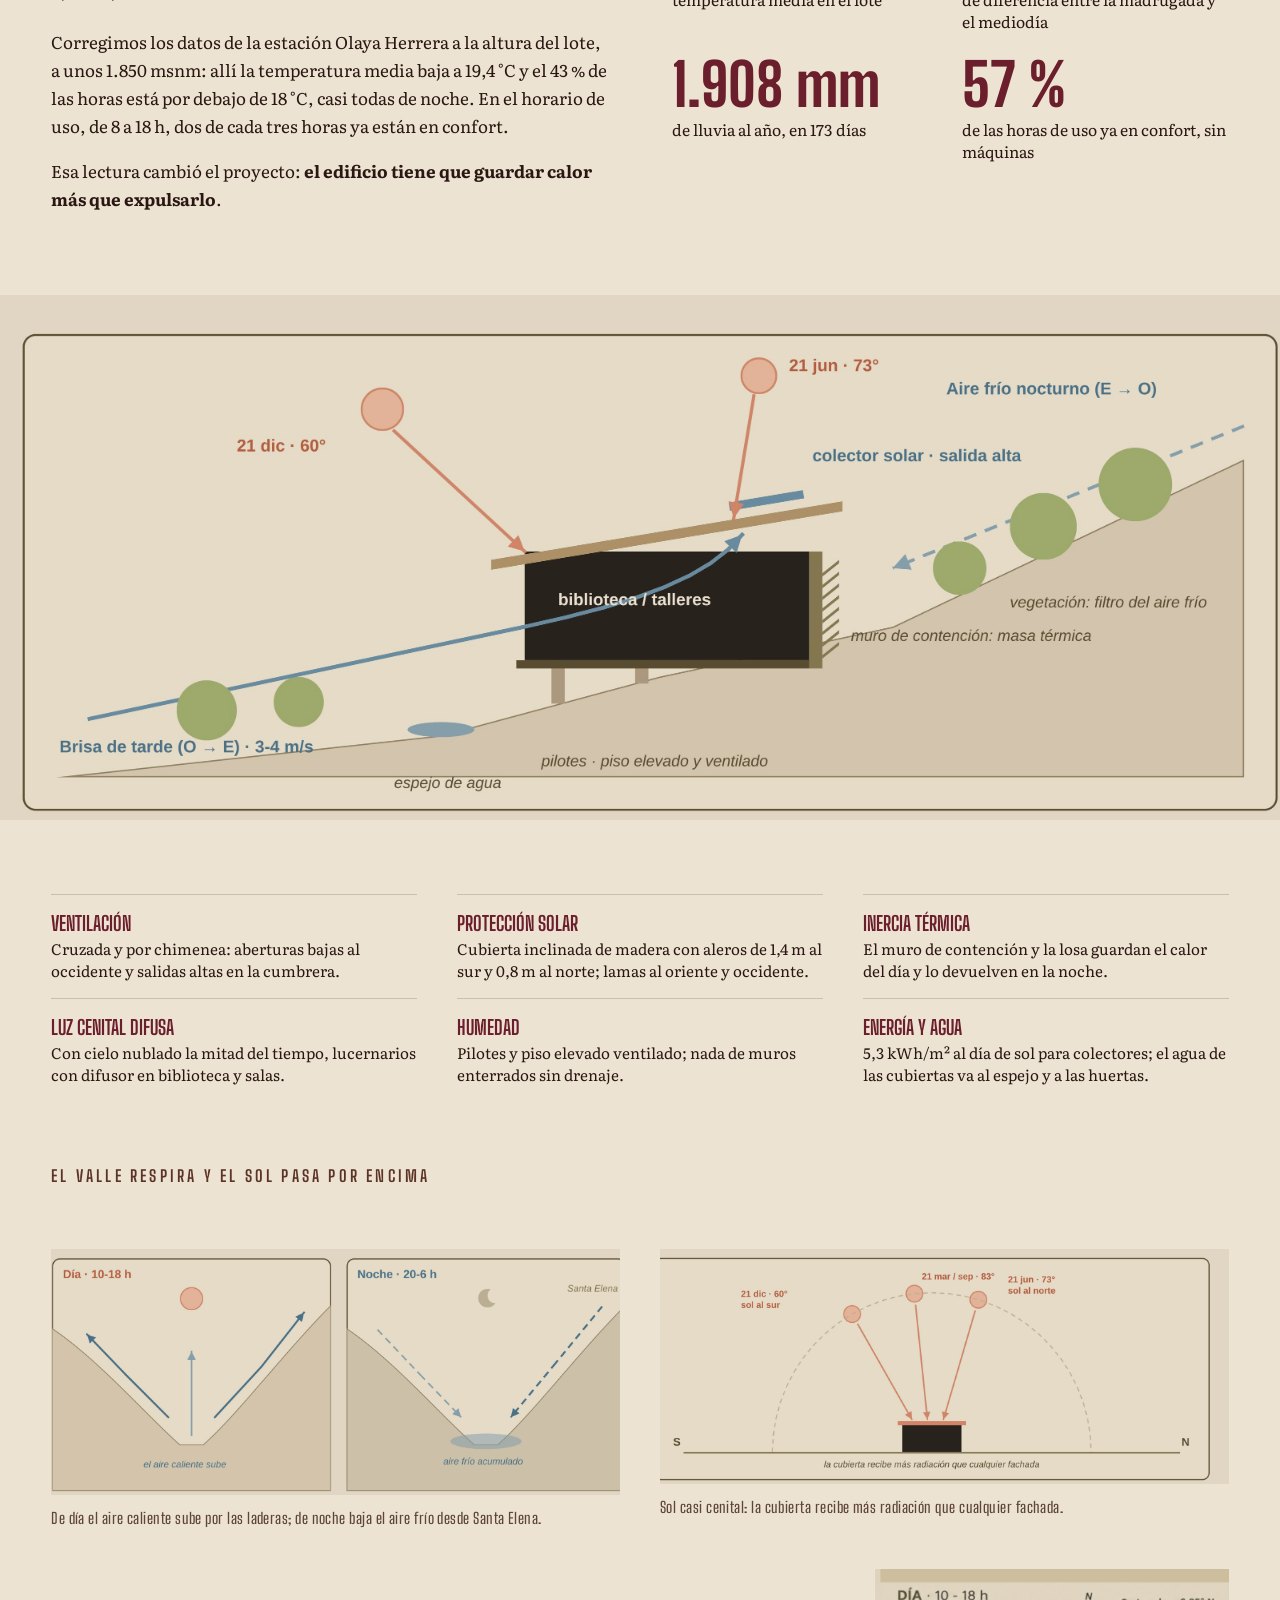
==== commit 0610e82a: "Scroll con inercia (Lenis) en todas las páginas y giro del carrusel más suave, que frena solo en cad" ====
--- a/original/index.html
+++ b/original/index.html
@@ -8,7 +8,7 @@
 <link rel="preconnect" href="https://fonts.googleapis.com">
 <link rel="preconnect" href="https://fonts.gstatic.com" crossorigin>
 <link href="https://fonts.googleapis.com/css2?family=Big+Shoulders+Display:wght@700;800&family=Big+Shoulders+Text:wght@500;600;700&family=Literata:ital,opsz,wght@0,7..72,400;0,7..72,500;1,7..72,400&display=swap" rel="stylesheet">
-<link rel="stylesheet" href="css/estilos.css?v=anim1">
+<link rel="stylesheet" href="css/estilos.css?v=suave1">
 </head>
 <body>
 
@@ -737,6 +737,8 @@
 </dialog>
 
 <script src="js/main.js?v=video3"></script>
-<script src="js/carrusel.js?v=paso1" defer></script>
+<script src="js/carrusel.js?v=suave1" defer></script>
+<script src="js/lenis.min.js?v=1.3.27"></script>
+<script src="js/suave.js?v=1"></script>
 </body>
 </html>
--- a/original/css/estilos.css
+++ b/original/css/estilos.css
@@ -699,3 +699,8 @@
   .galeria__marcas li.actual { transform: none; }
   .galeria__marcas li.actual + li { margin-left: 0; }
 }
+
+/* Lenis: scroll con inercia */
+html.lenis, html.lenis body { height: auto; }
+.lenis:not(.lenis-autoToggle).lenis-stopped { overflow: clip; }
+.lenis.lenis-smooth iframe { pointer-events: none; }
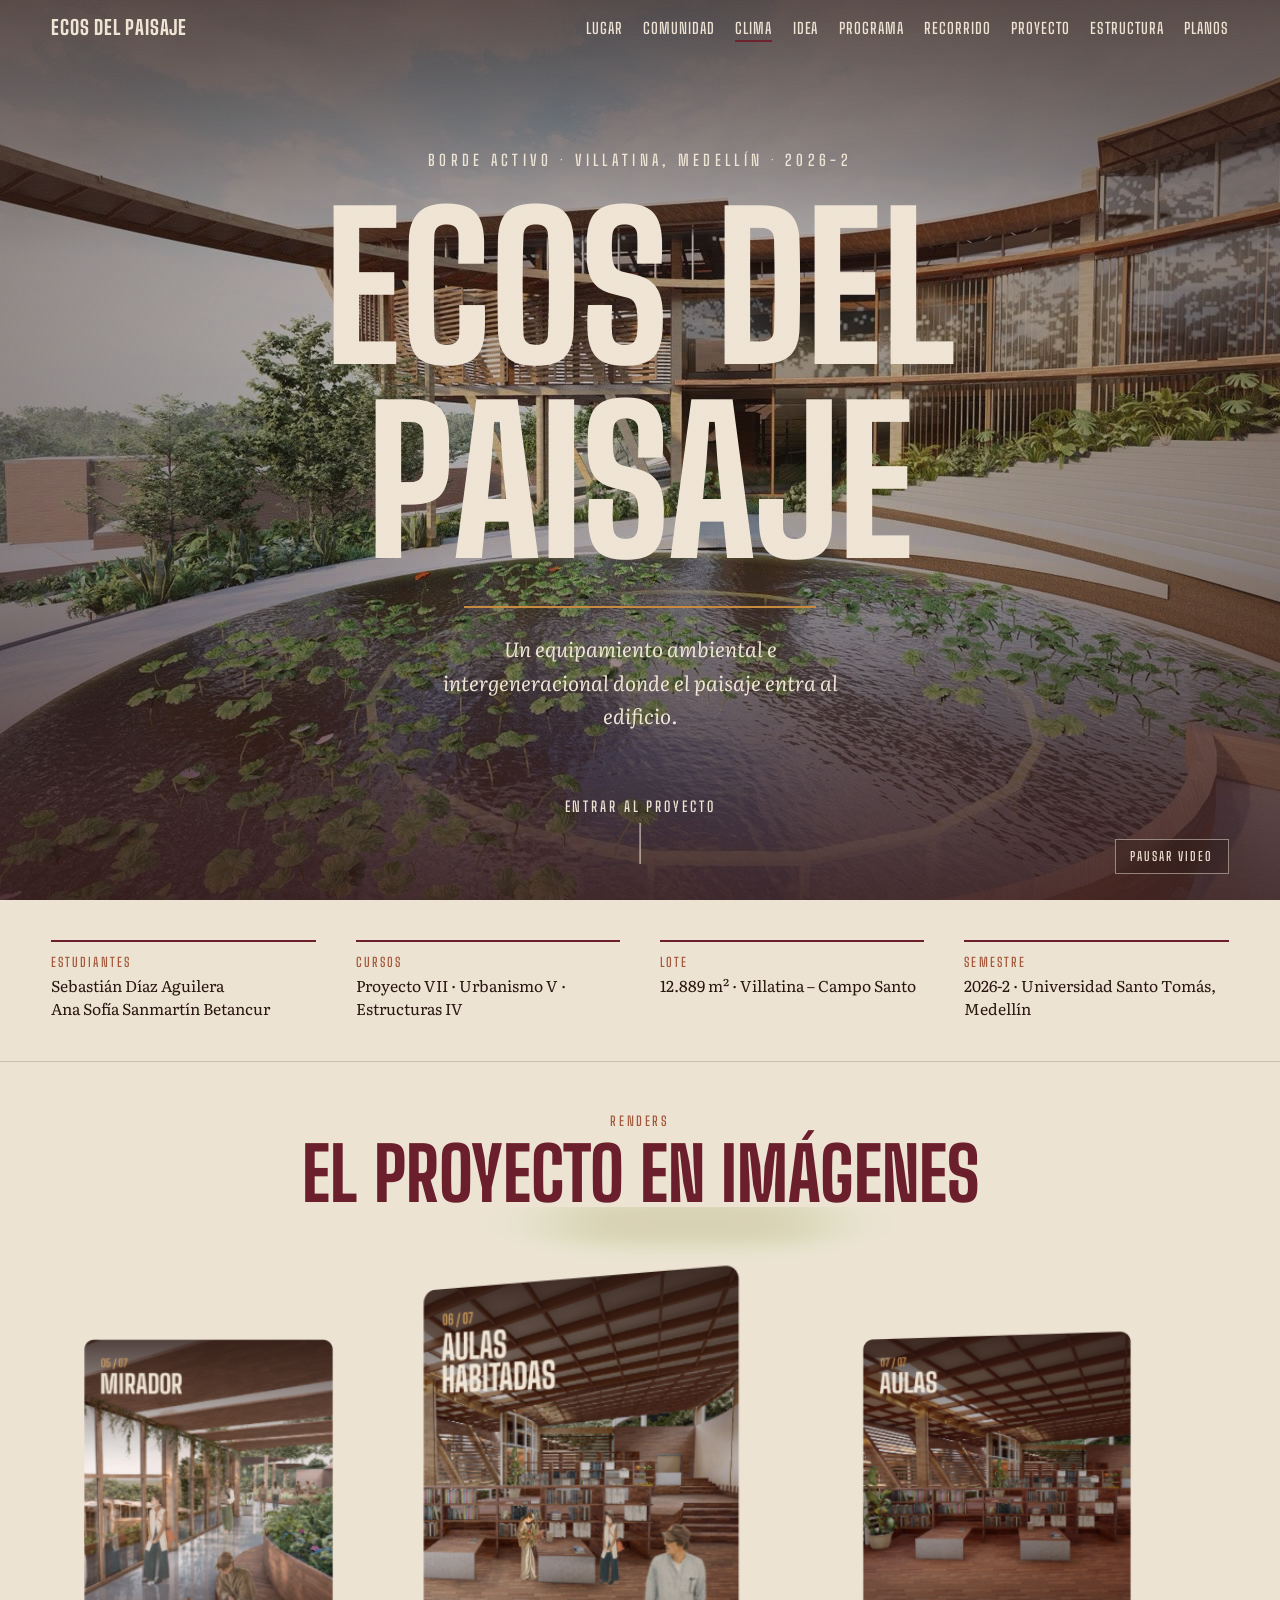
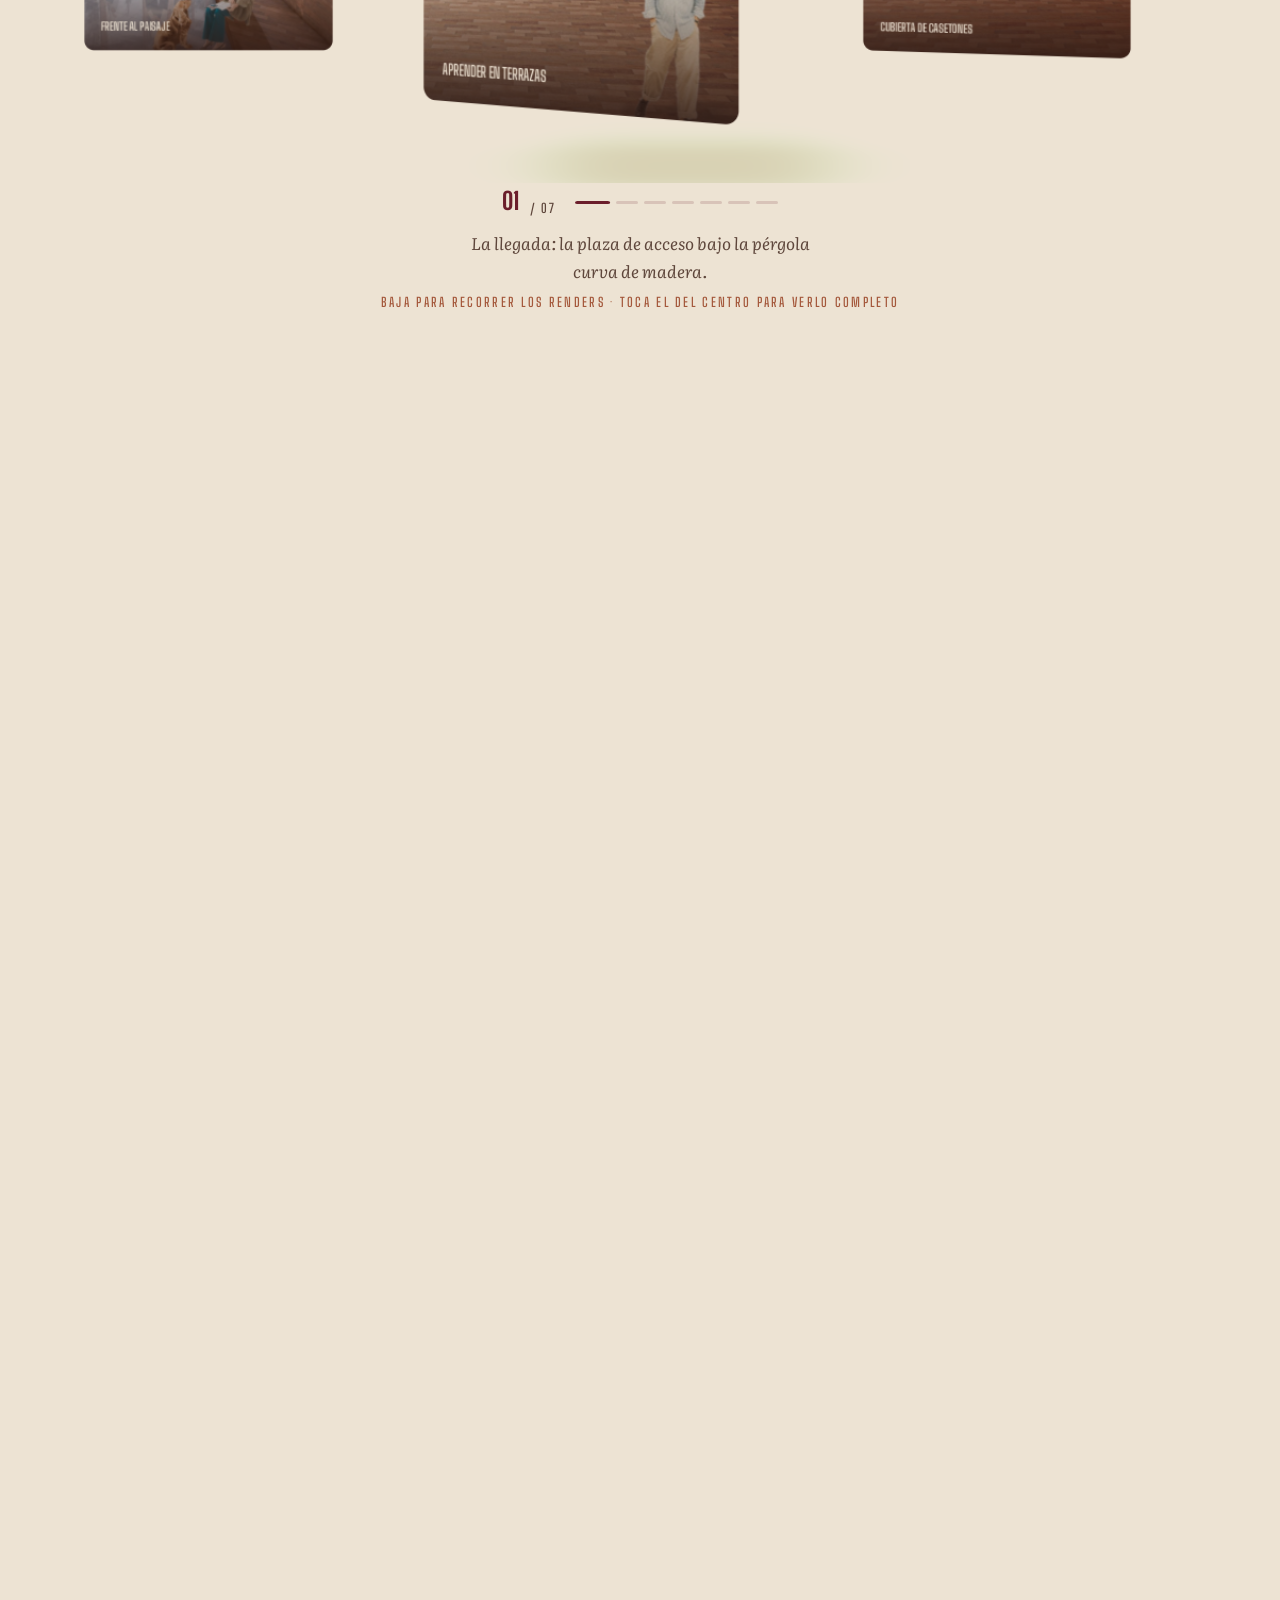
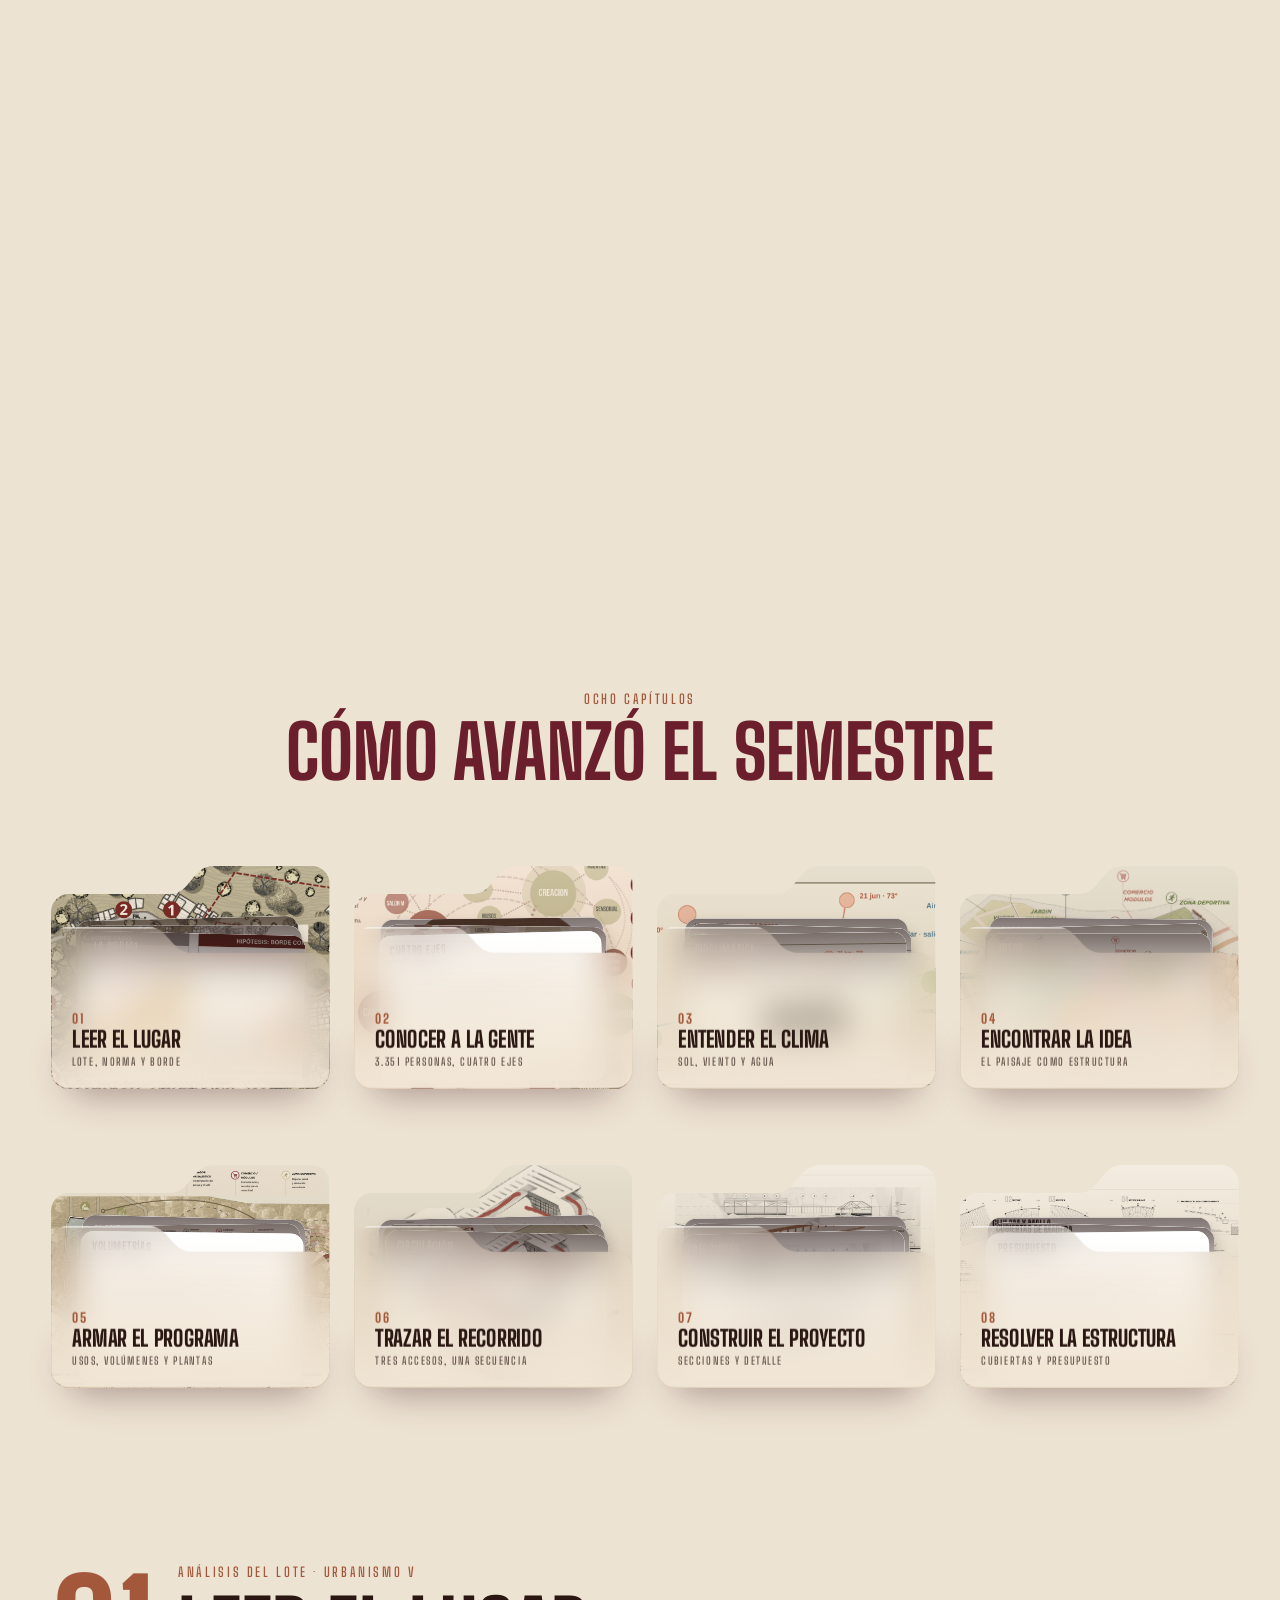
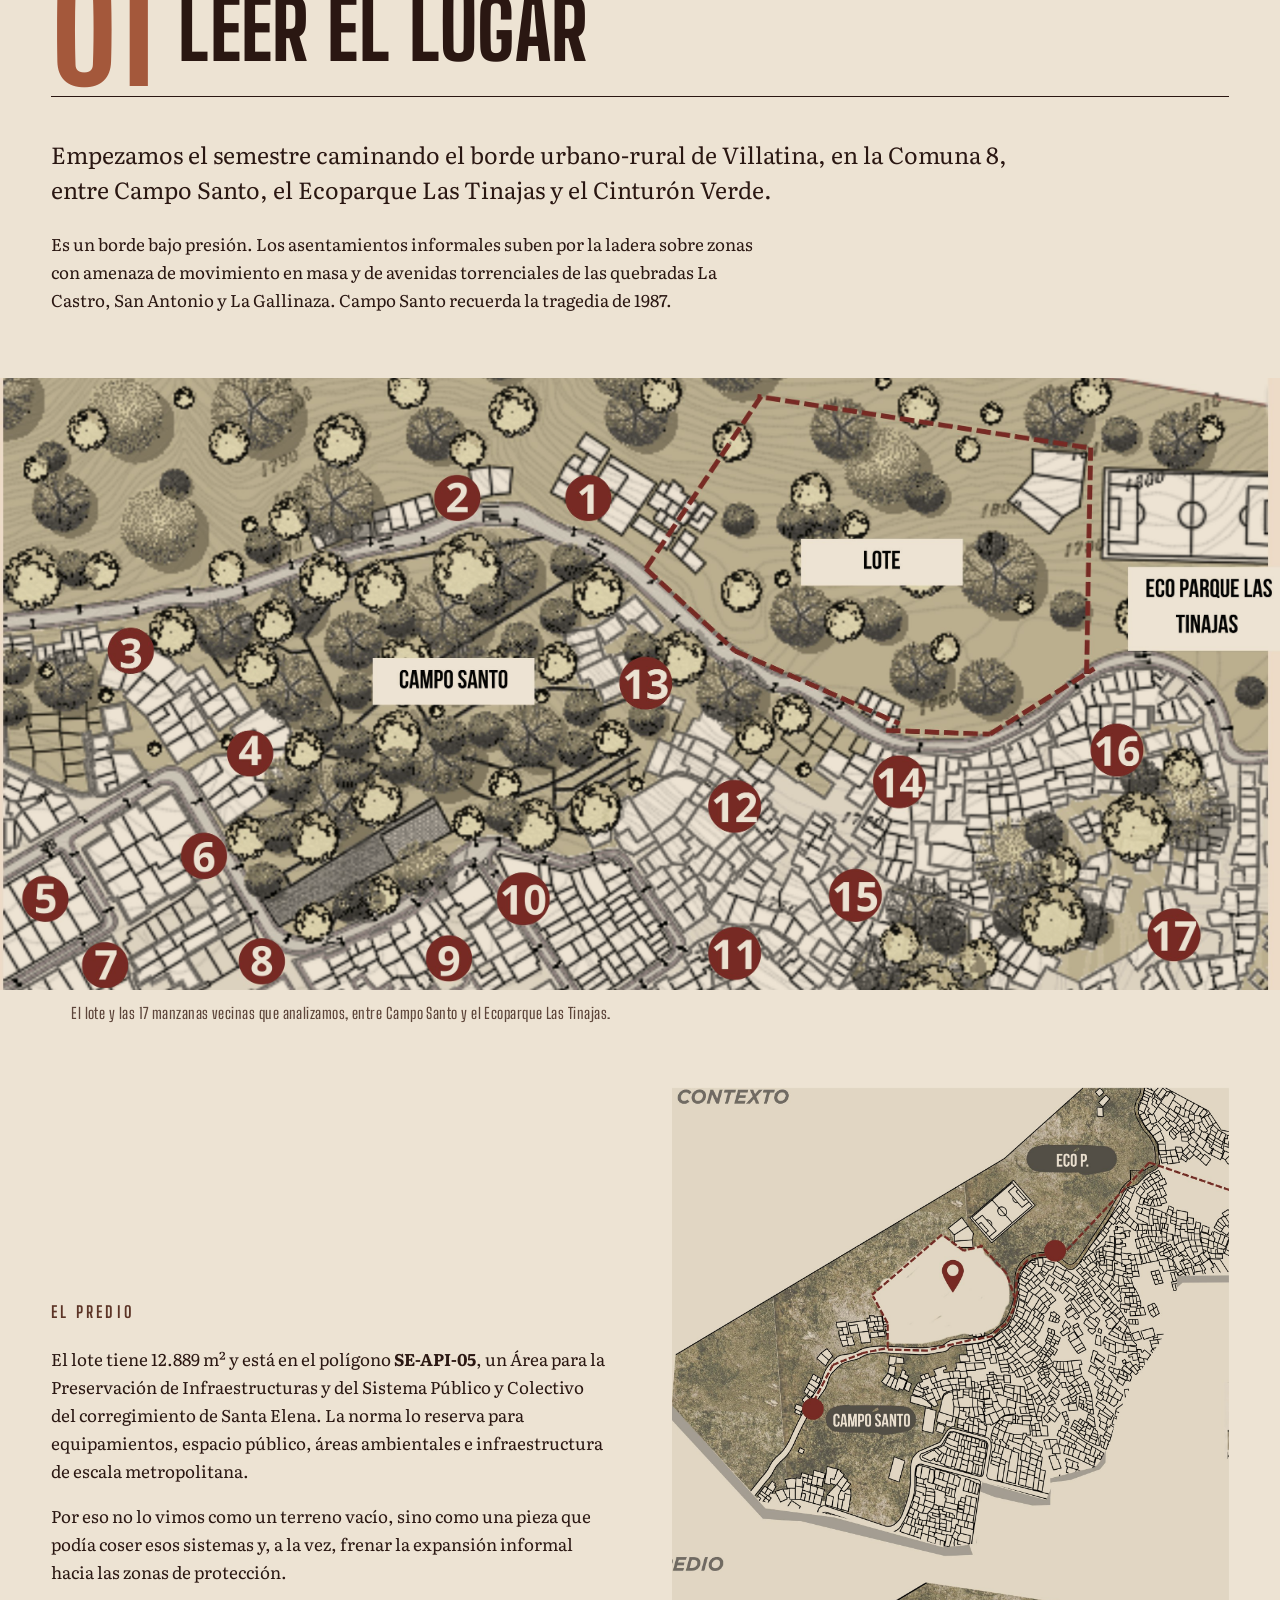
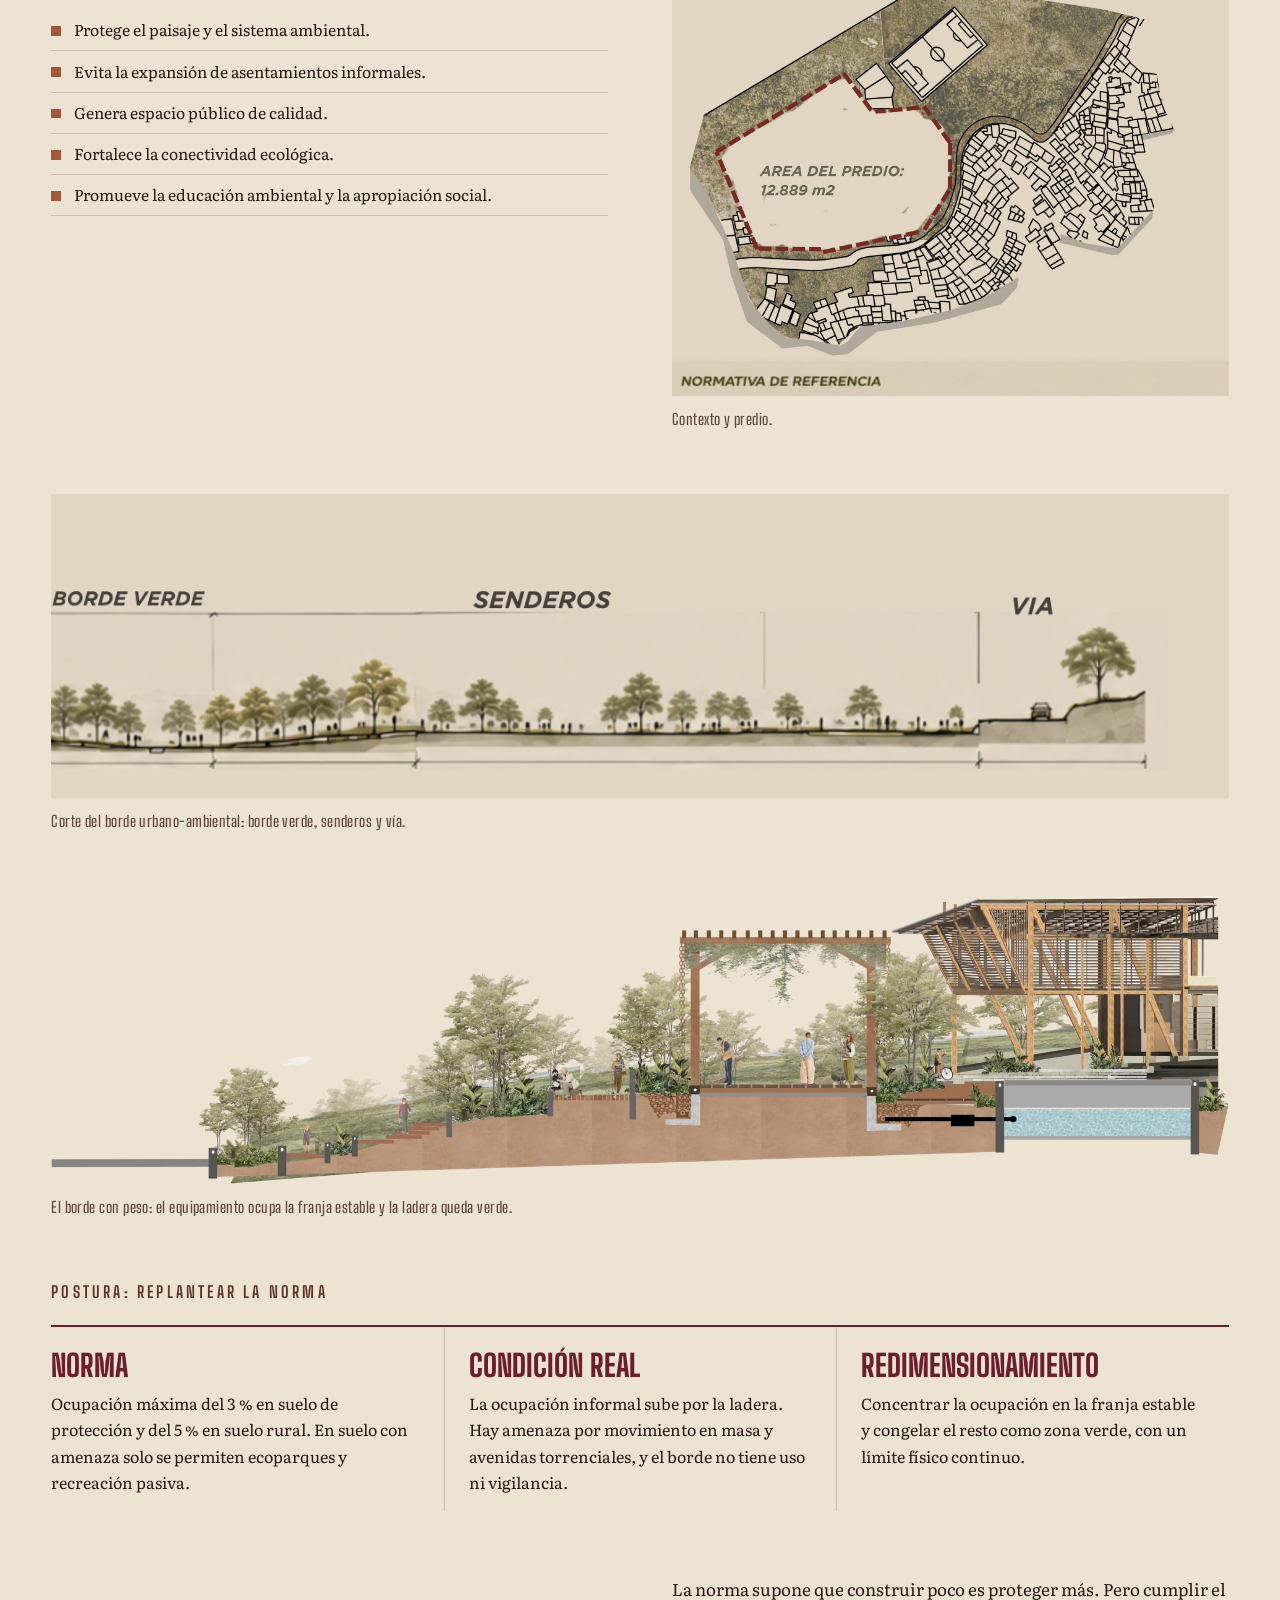
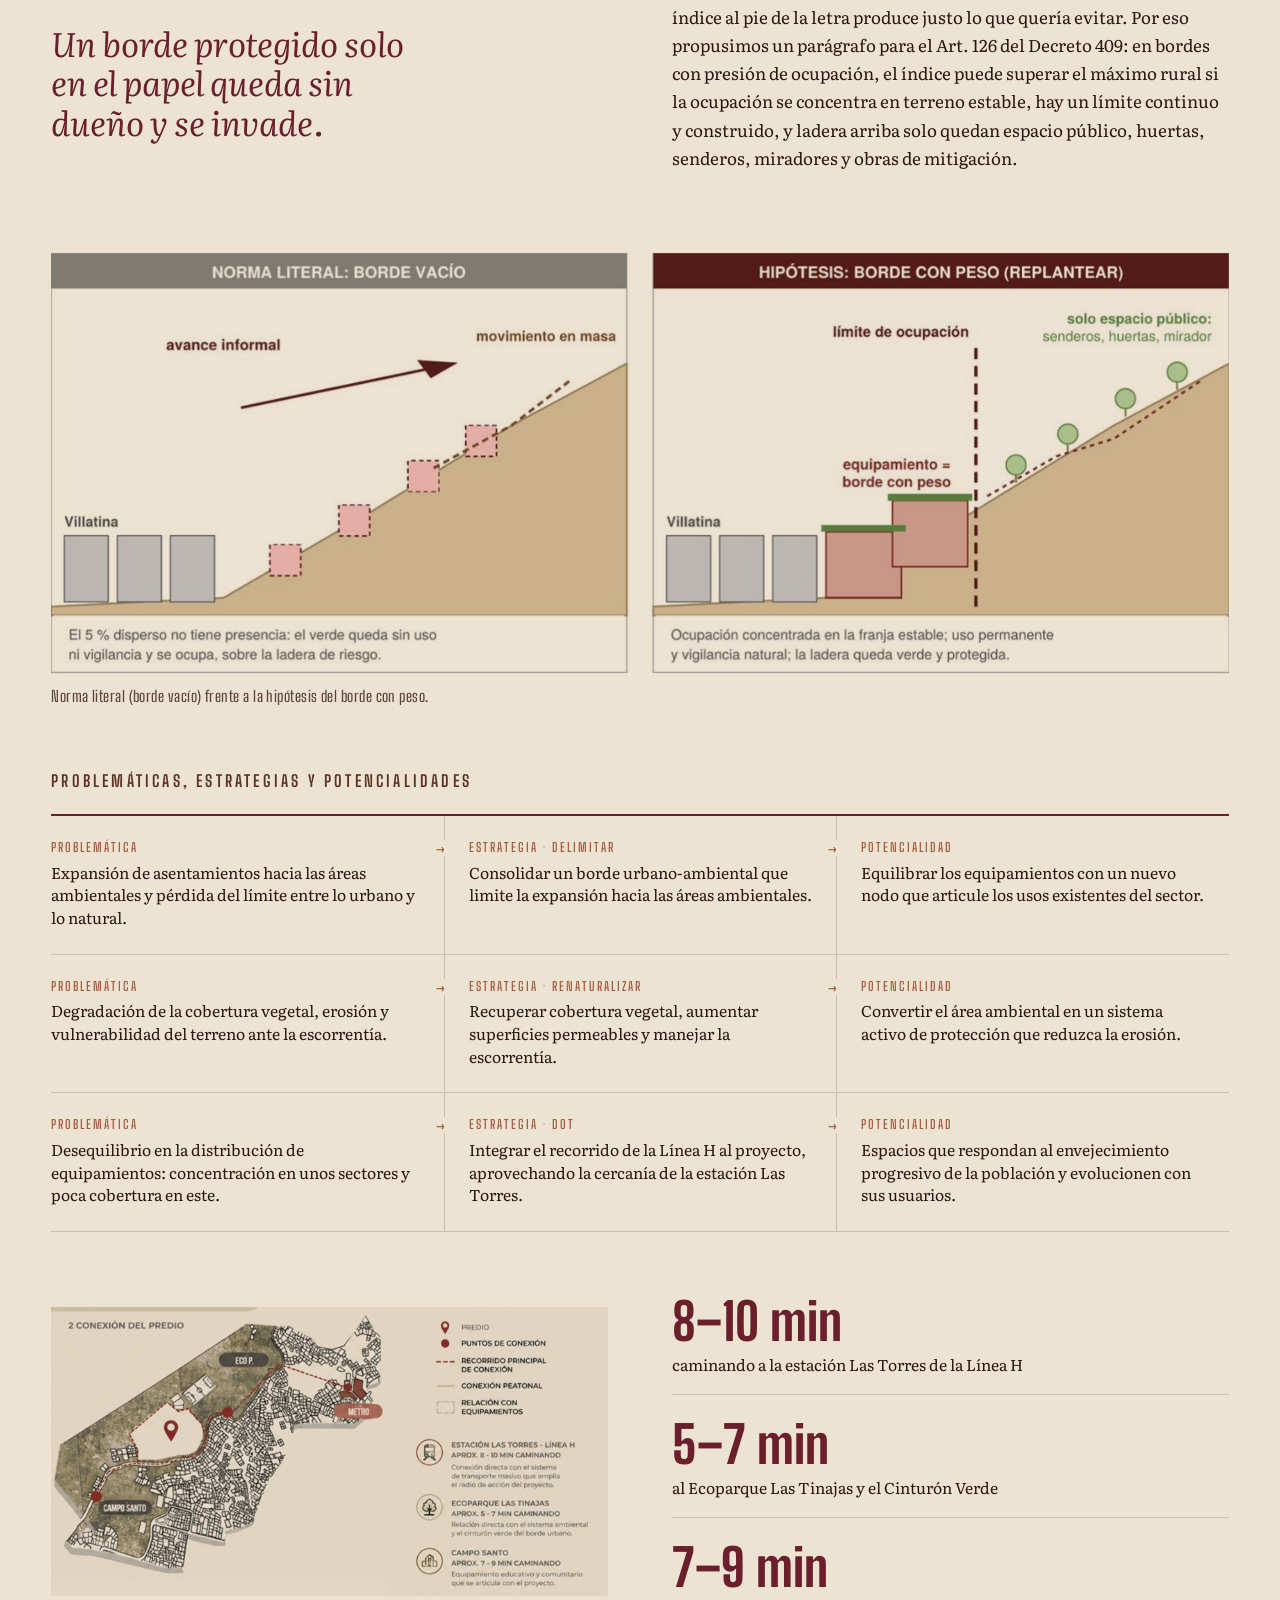
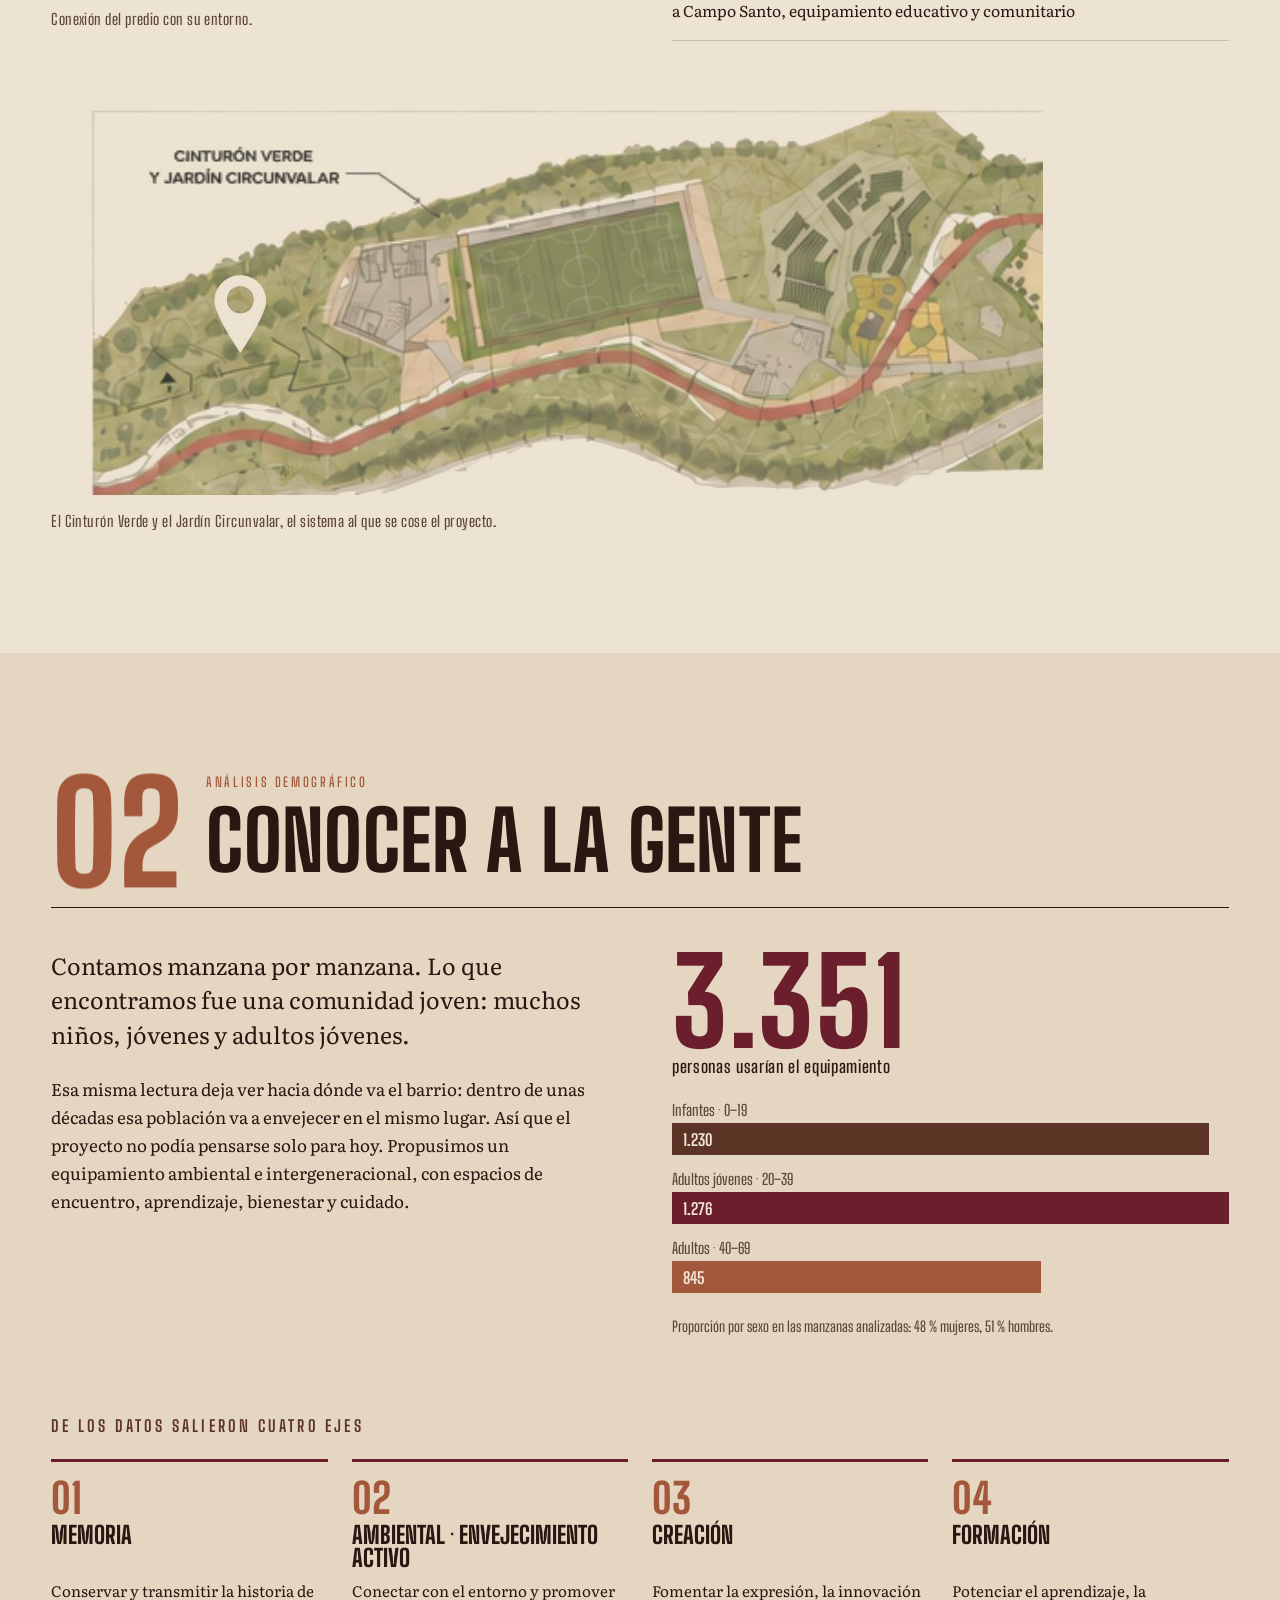
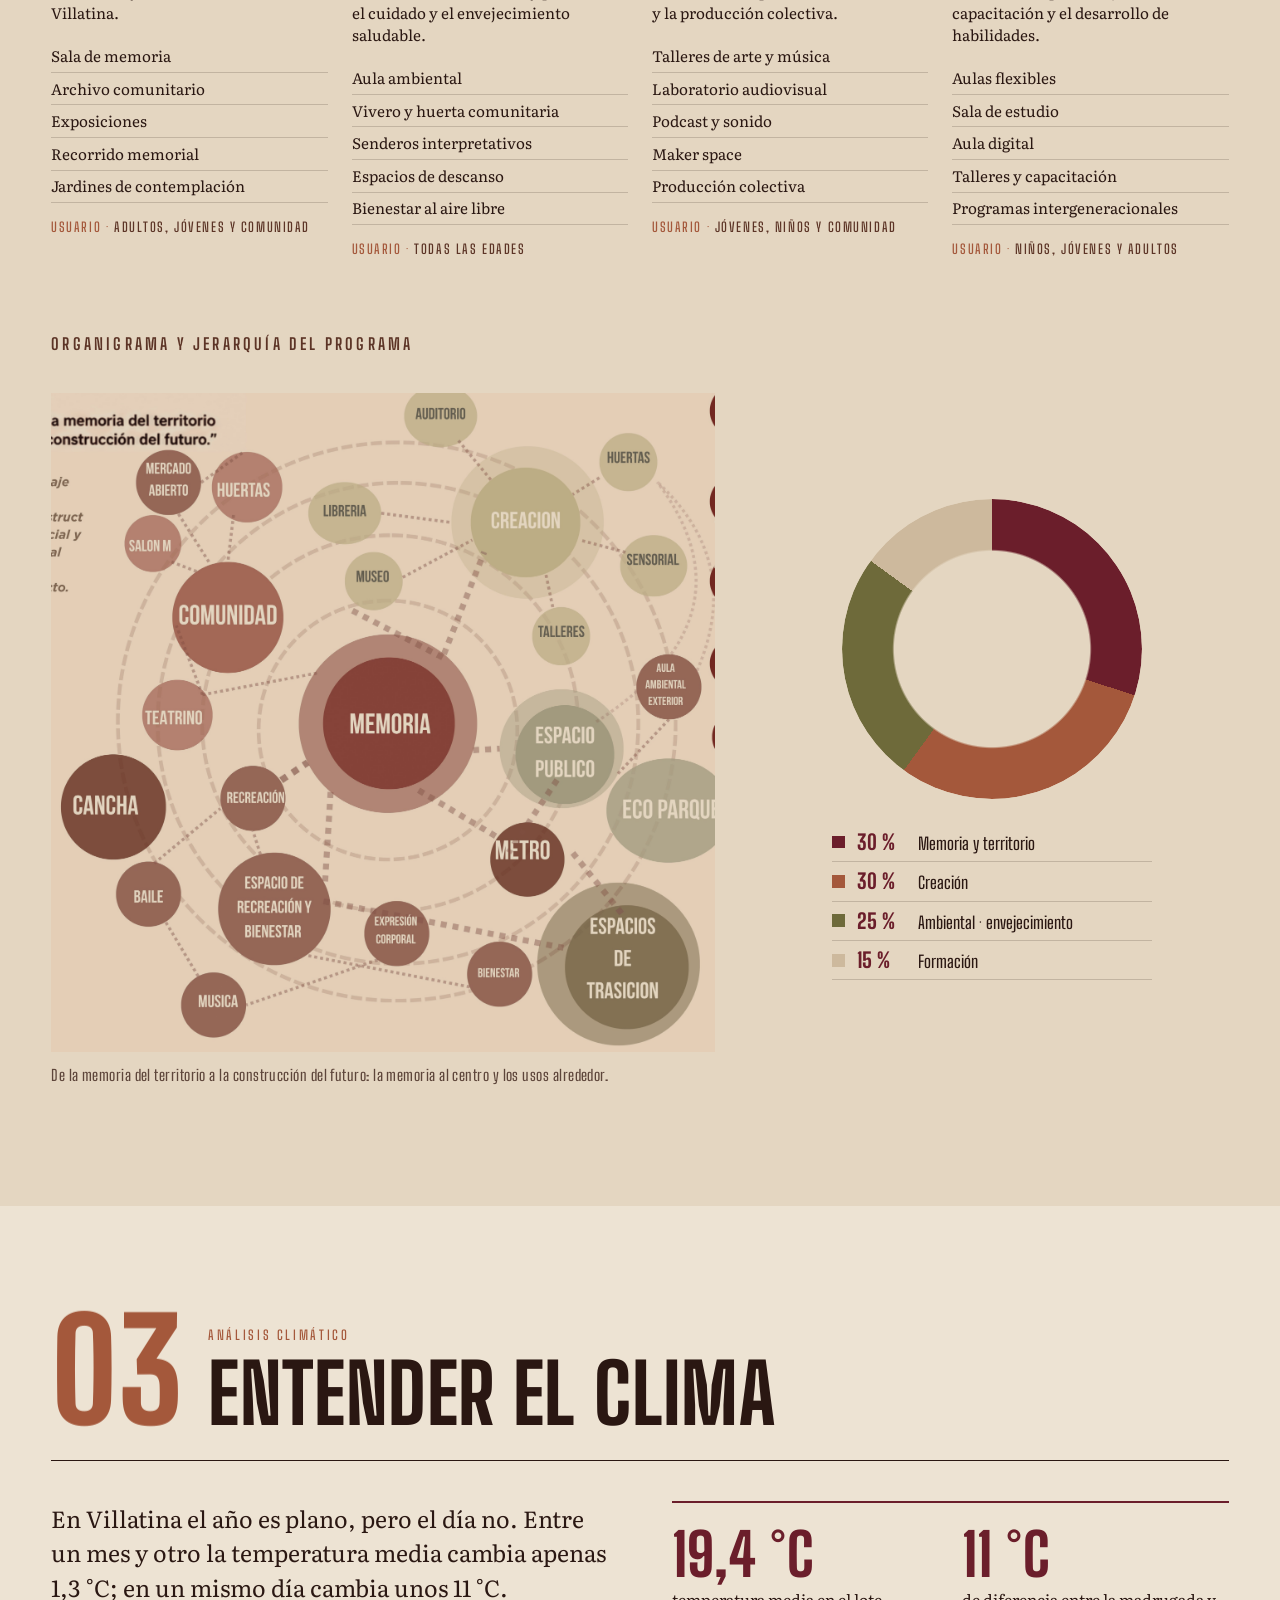
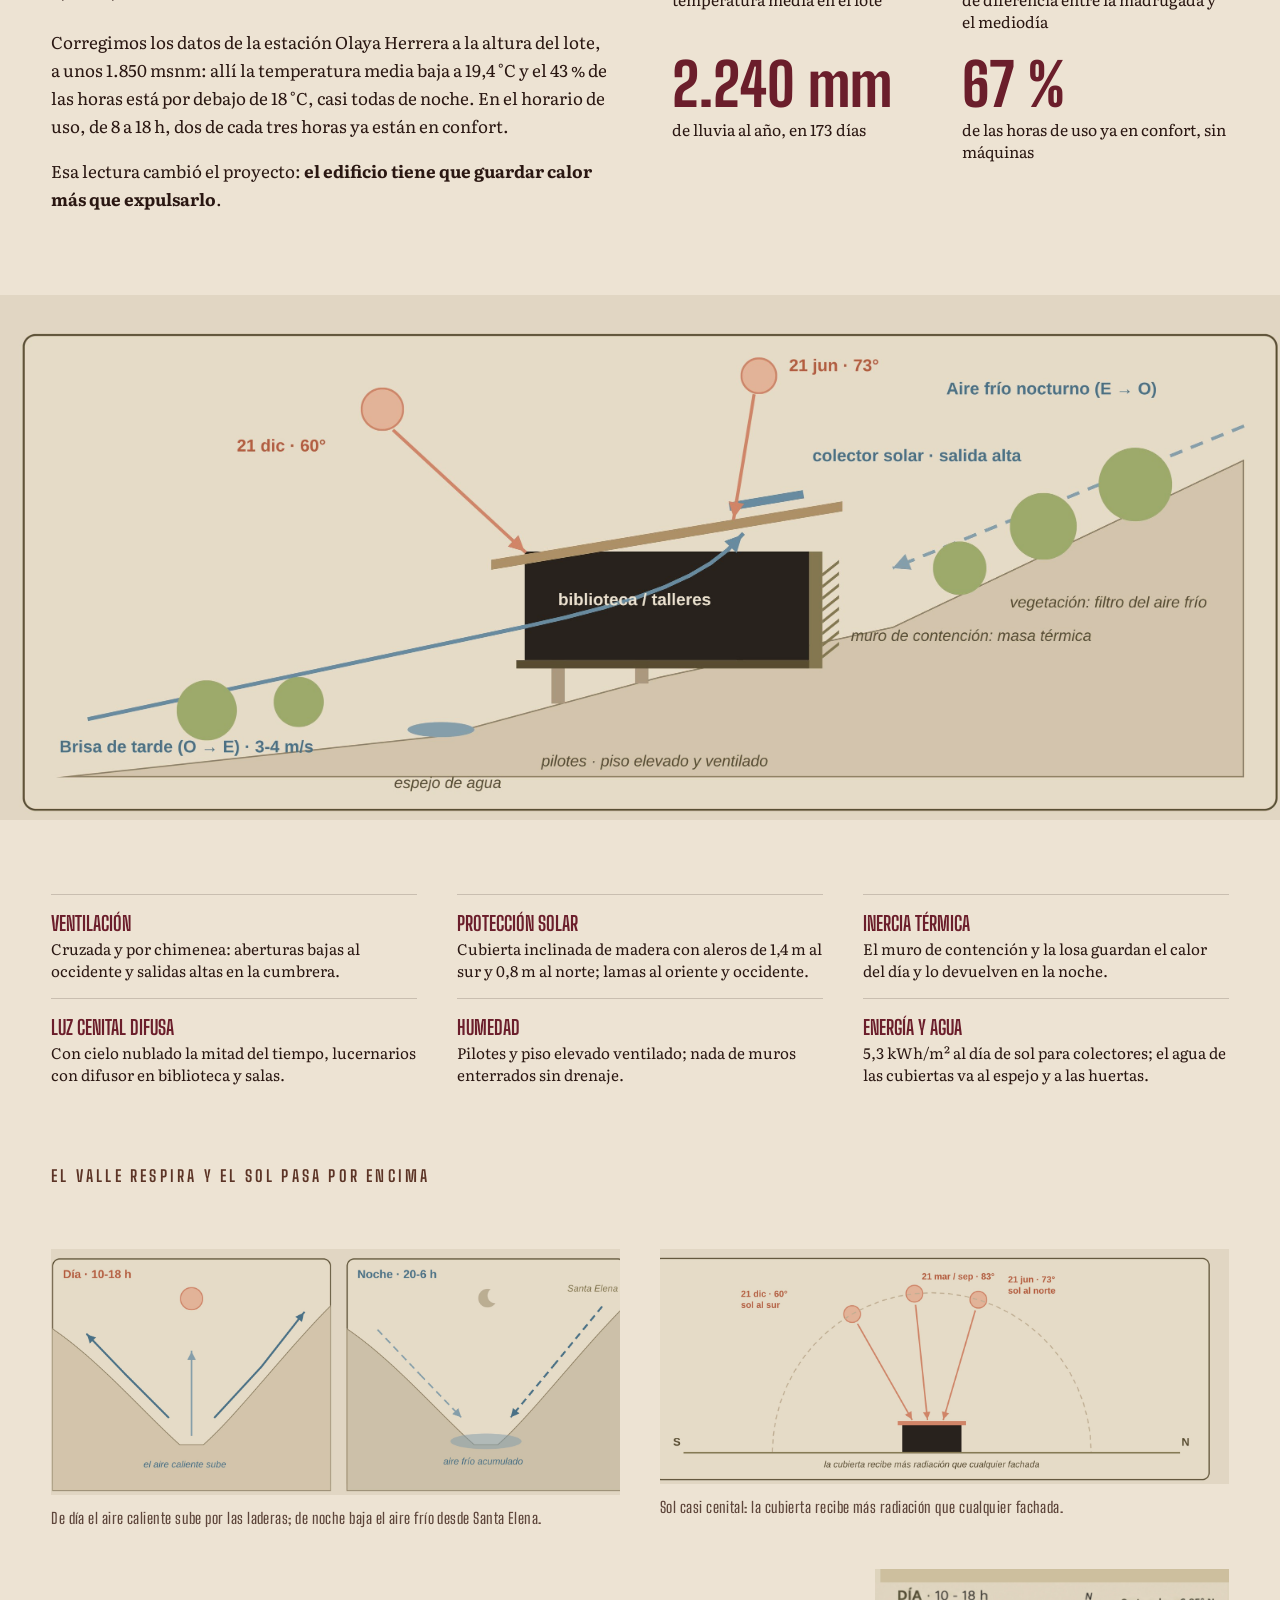
==== commit 8eb58505: "Renders: transición más ágil y sutil (asentamiento más rápido, leve inclinación al bajar, pie más fi" ====
--- a/original/index.html
+++ b/original/index.html
@@ -8,7 +8,7 @@
 <link rel="preconnect" href="https://fonts.googleapis.com">
 <link rel="preconnect" href="https://fonts.gstatic.com" crossorigin>
 <link href="https://fonts.googleapis.com/css2?family=Big+Shoulders+Display:wght@700;800&family=Big+Shoulders+Text:wght@500;600;700&family=Literata:ital,opsz,wght@0,7..72,400;0,7..72,500;1,7..72,400&display=swap" rel="stylesheet">
-<link rel="stylesheet" href="css/estilos.css?v=suave1">
+<link rel="stylesheet" href="css/estilos.css?v=suave2">
 </head>
 <body>
 
@@ -737,8 +737,8 @@
 </dialog>
 
 <script src="js/main.js?v=video3"></script>
-<script src="js/carrusel.js?v=suave1" defer></script>
+<script src="js/carrusel.js?v=suave2" defer></script>
 <script src="js/lenis.min.js?v=1.3.27"></script>
-<script src="js/suave.js?v=1"></script>
+<script src="js/suave.js?v=2"></script>
 </body>
 </html>
--- a/original/css/estilos.css
+++ b/original/css/estilos.css
@@ -689,9 +689,9 @@
 .galeria__marcas li.actual + li { margin-left: 13px; }
 
 /* pie de foto: sale hacia arriba desenfocándose, entra desde abajo */
-.galeria__pie { transition: opacity 220ms var(--ease-out), transform 220ms var(--ease-out), filter 220ms var(--ease-out); }
-.galeria__pie.sale { opacity: 0; transform: translateY(-8px); filter: blur(2px); transition-duration: 140ms; }
-.galeria__pie.entra { opacity: 0; transform: translateY(8px); filter: blur(2px); transition: none; }
+.galeria__pie { transition: opacity 180ms var(--ease-out), transform 180ms var(--ease-out), filter 180ms var(--ease-out); }
+.galeria__pie.sale { opacity: 0; transform: translateY(-4px); filter: blur(1.5px); transition-duration: 110ms; }
+.galeria__pie.entra { opacity: 0; transform: translateY(4px); filter: blur(1.5px); transition: none; }
 
 @media (prefers-reduced-motion: reduce) {
   .galeria--viva:not(.galeria--en) .galeria__cab > *, .galeria--viva:not(.galeria--en) .galeria__escena { transform: none; }
